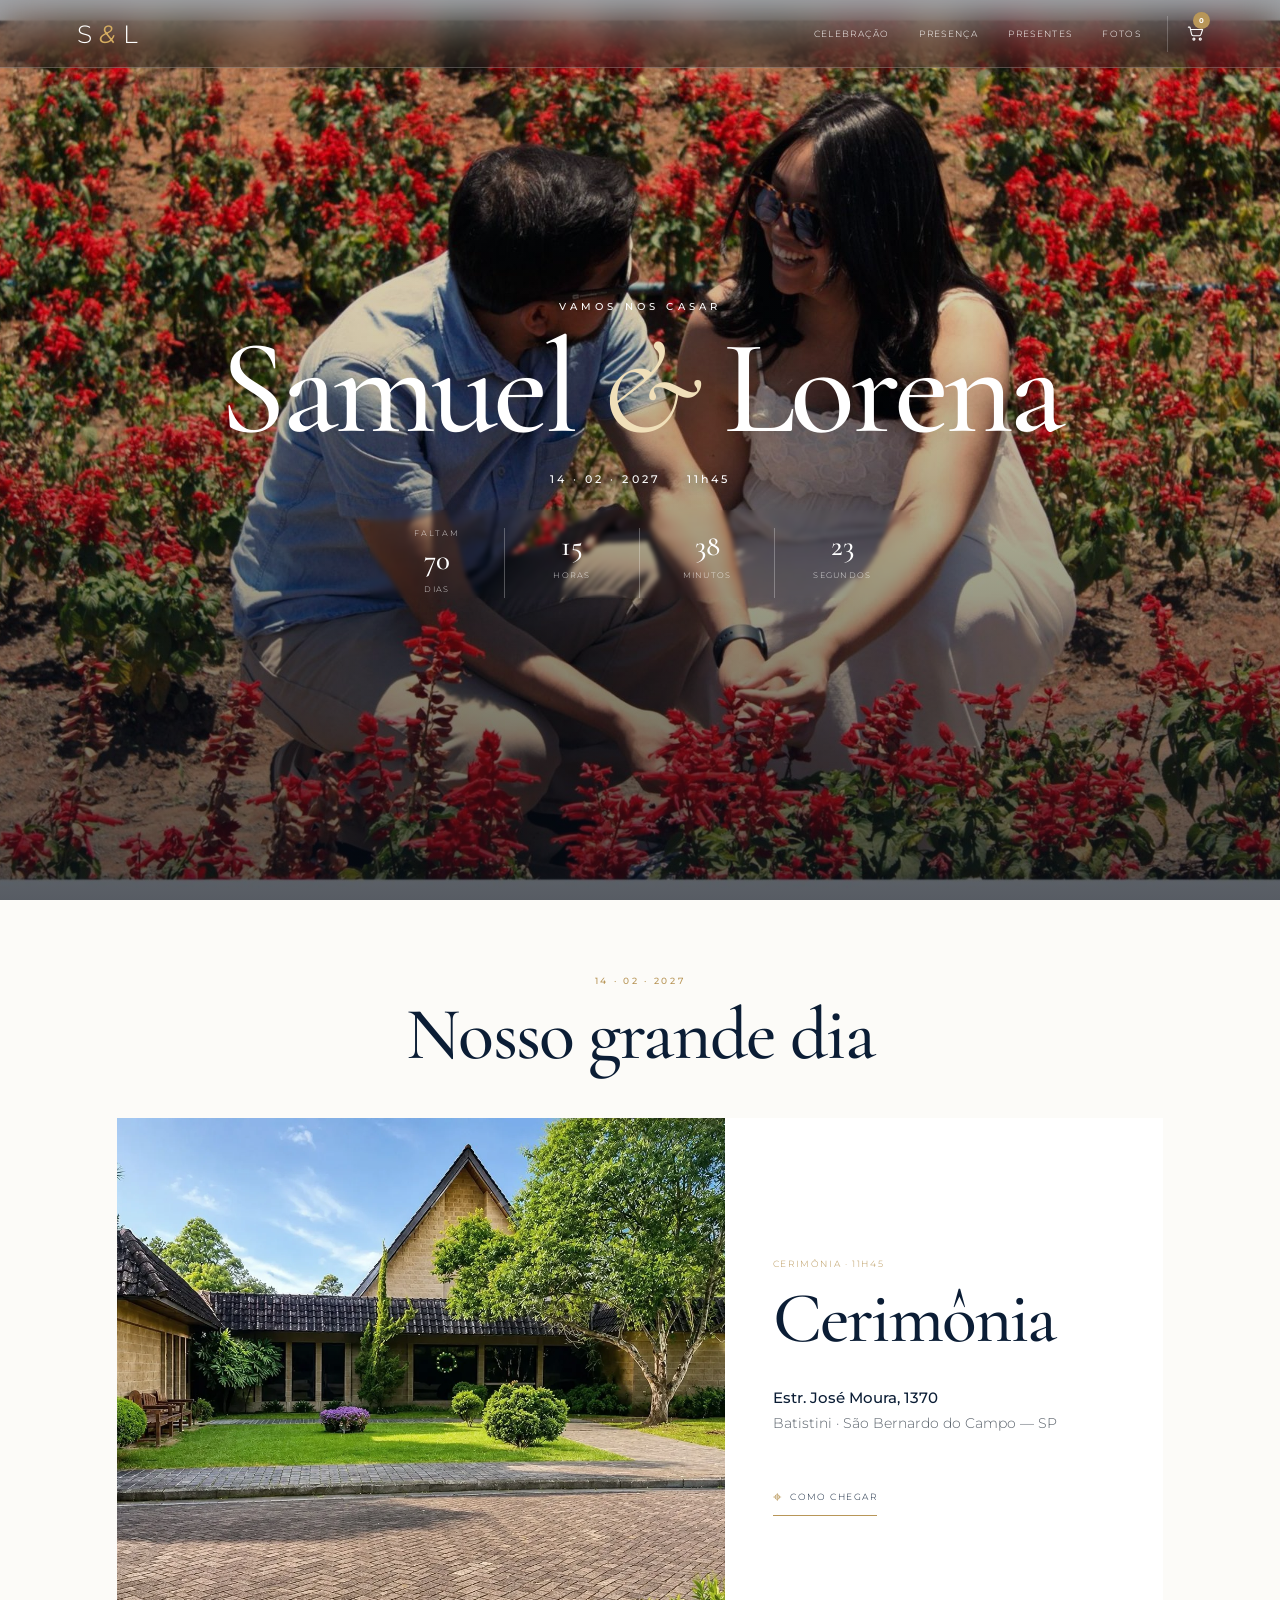
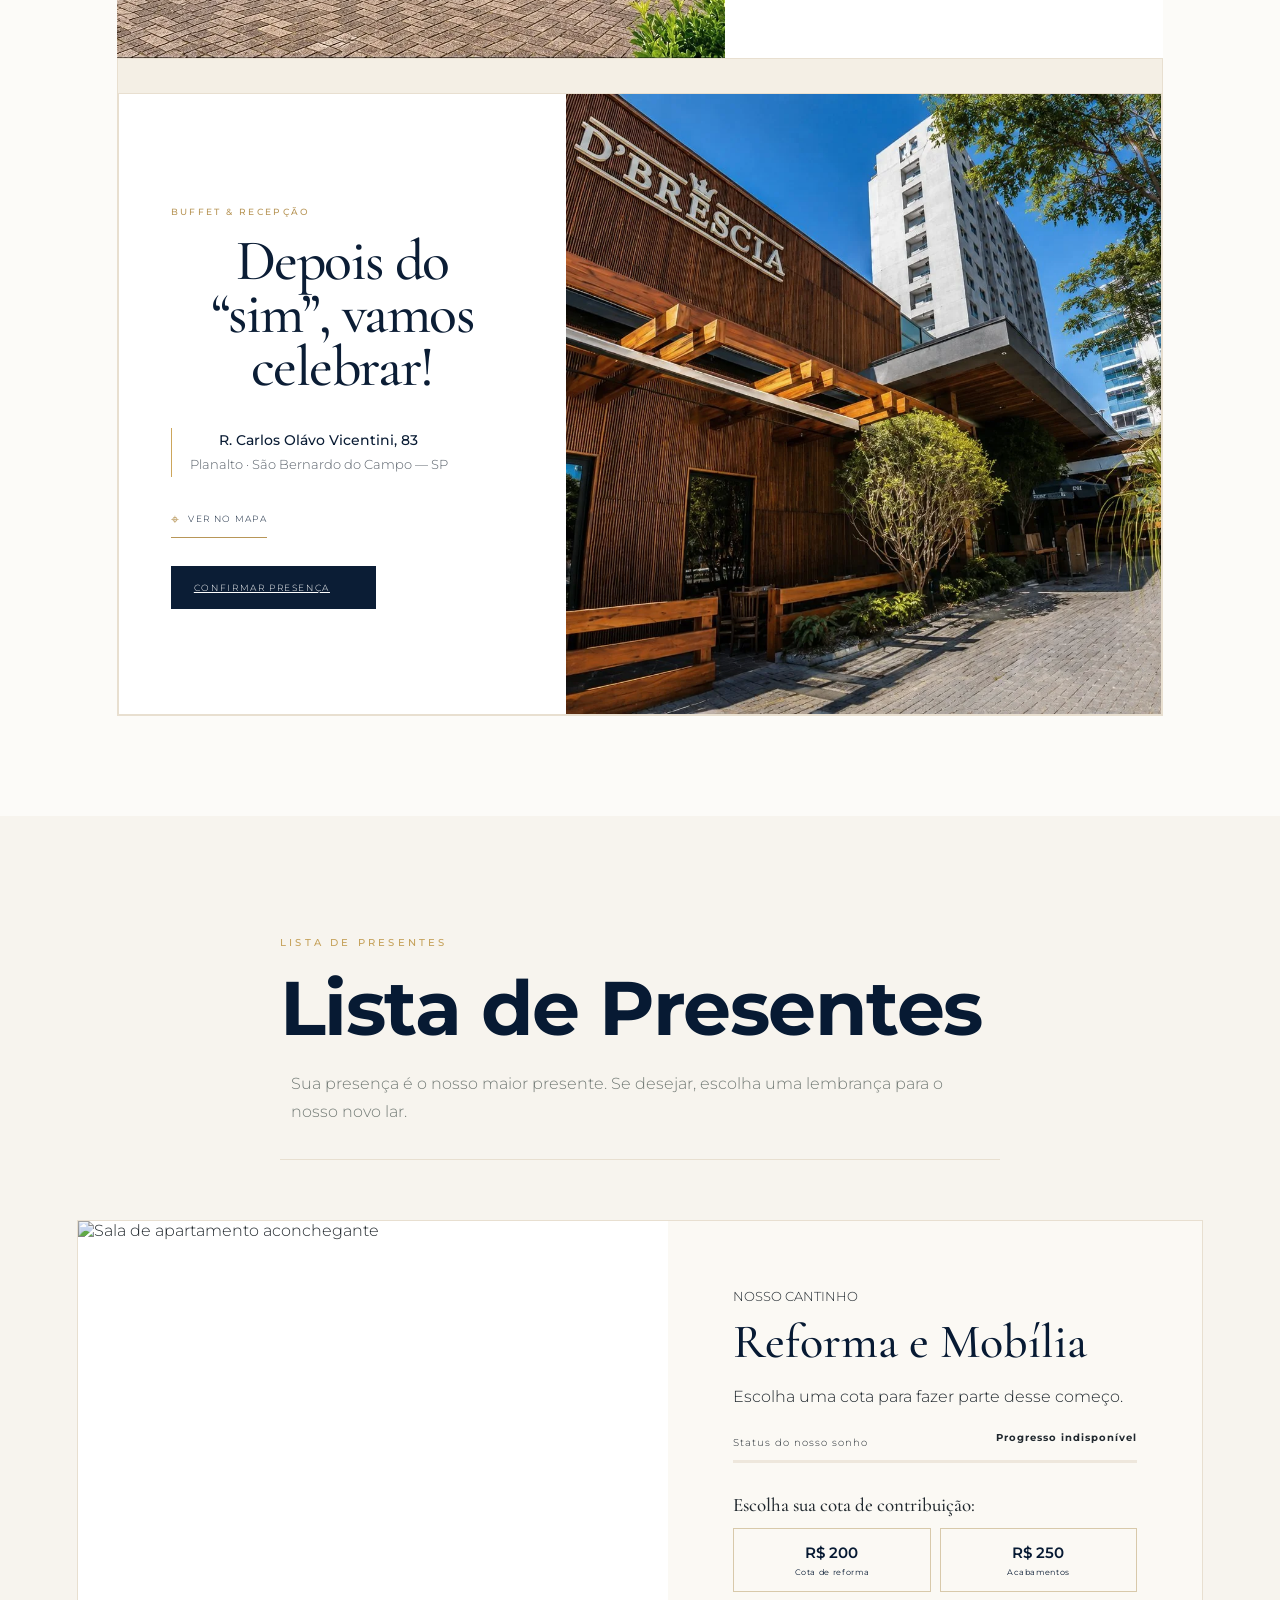
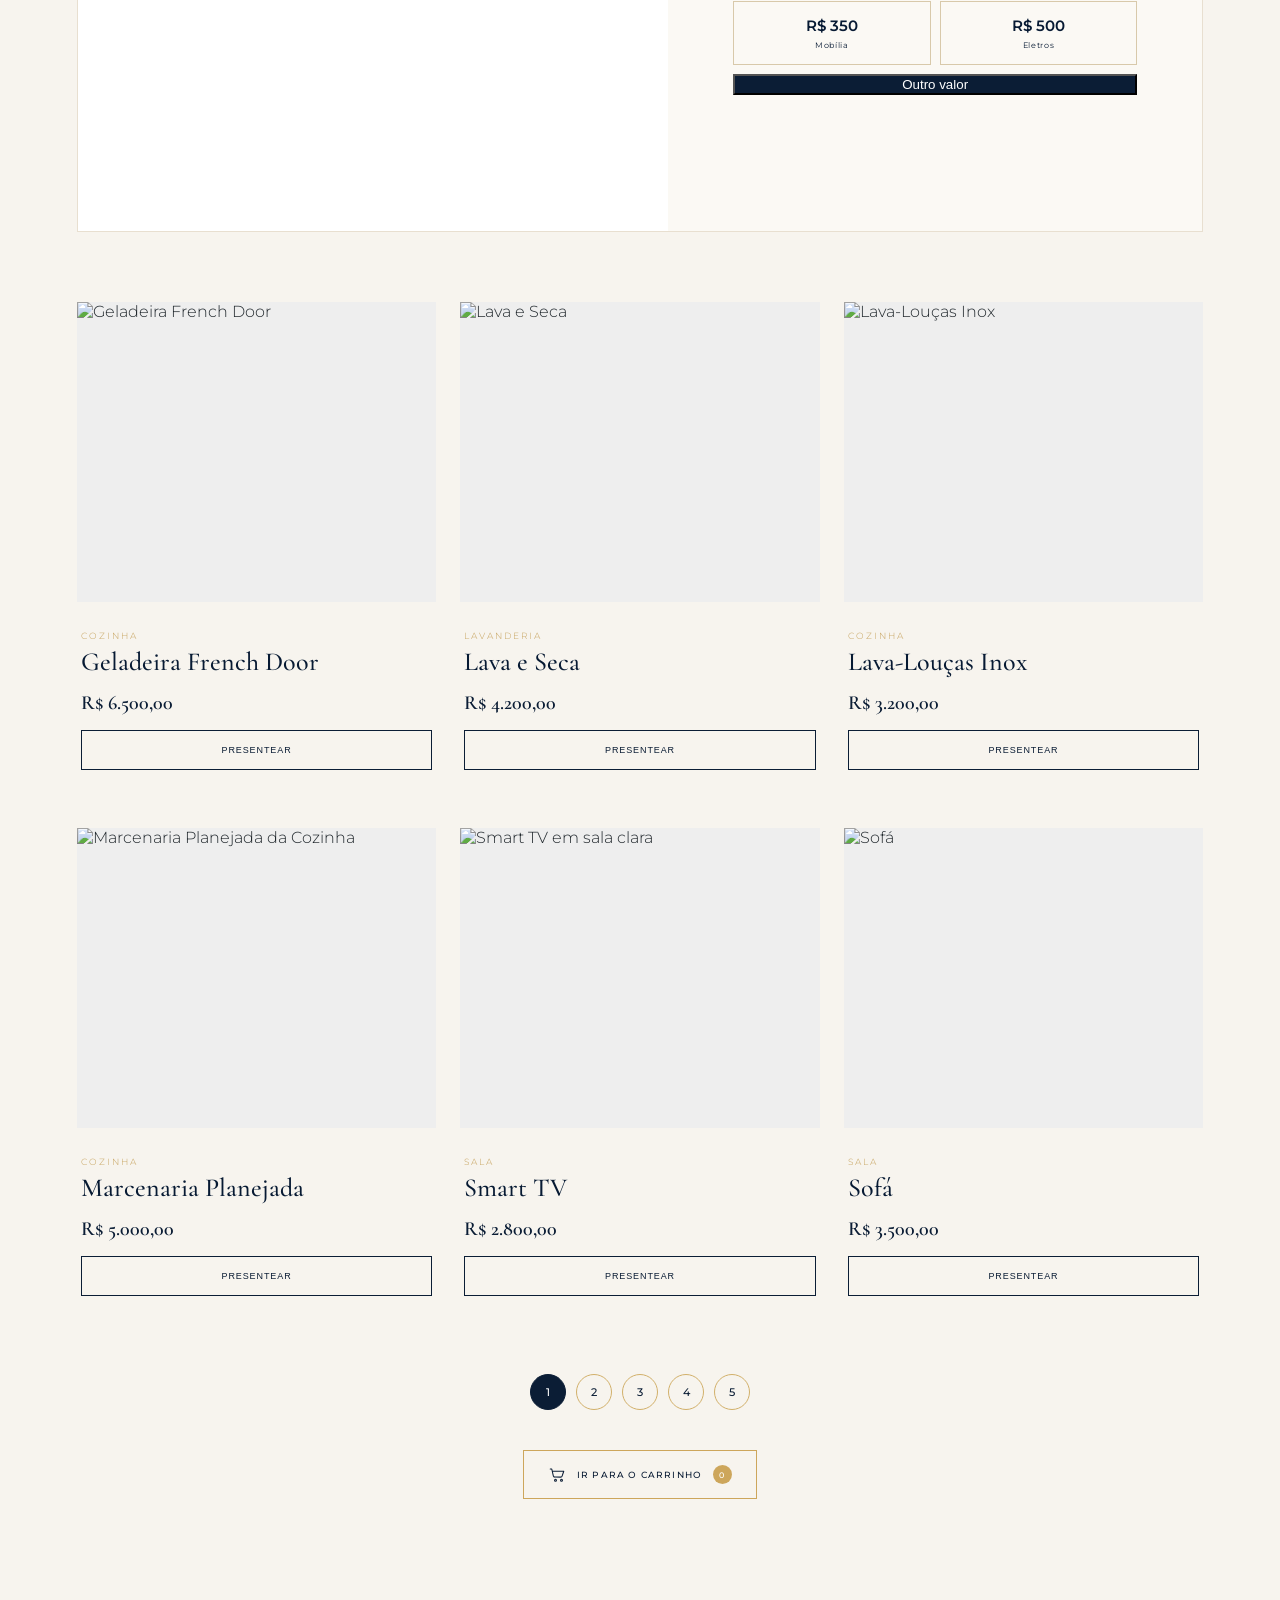
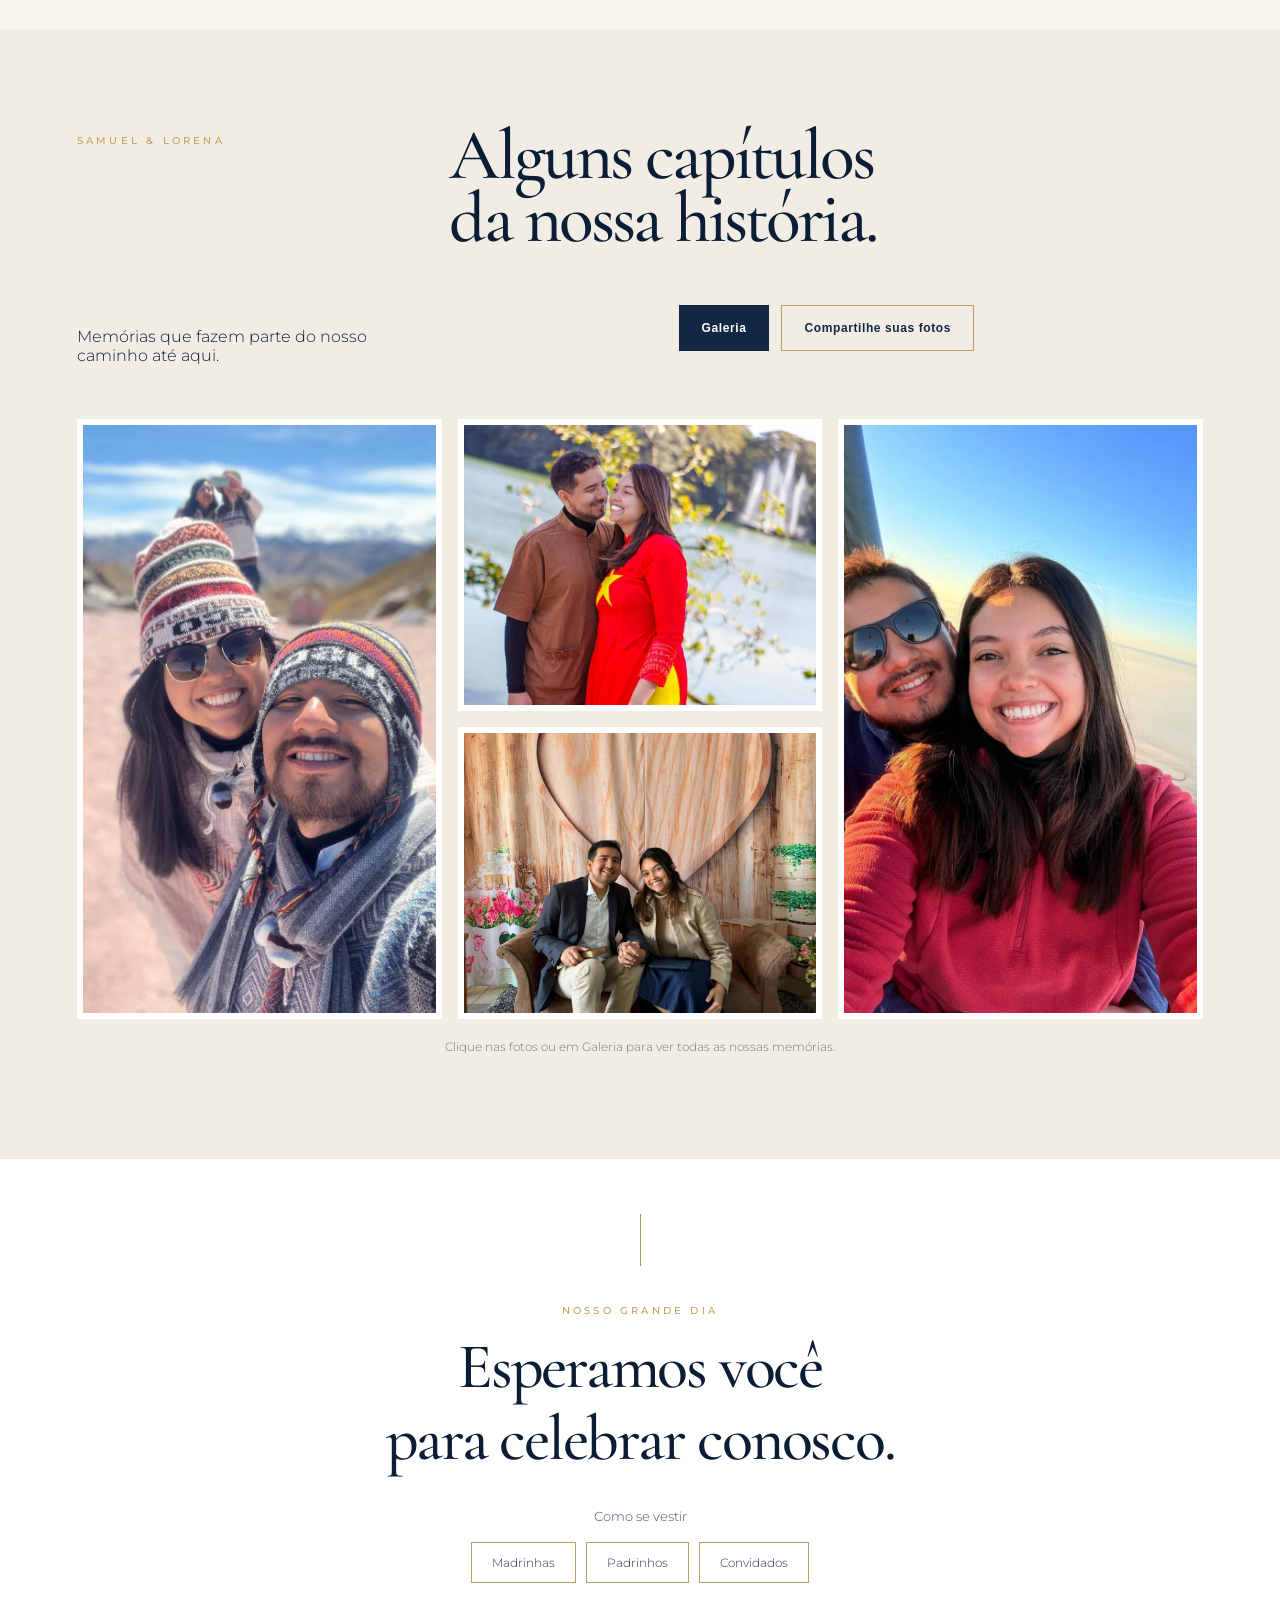
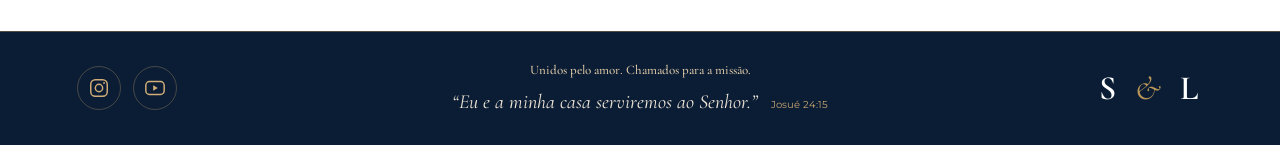
==== index.html @ 706c953f "Match browser favicon to white app icon" ====
<!doctype html>
<html lang="pt-BR"><head>
<meta charset="utf-8"><meta name="viewport" content="width=device-width,initial-scale=1">
<title>Samuel & Lorena | Nosso Casamento</title>
<meta name="theme-color" content="#f7f3ec">
<meta name="description" content="Samuel & Lorena — 14 de fevereiro de 2027 às 11h45.">
<meta property="og:type" content="website"><meta property="og:locale" content="pt_BR"><meta property="og:site_name" content="Samuel & Lorena">
<meta property="og:title" content="Samuel & Lorena | 14.02.2027"><meta property="og:description" content="Você faz parte do nosso grande dia.">
<meta property="og:url" content="https://casamento-samuel-lorena.vercel.app/"><meta property="og:image" content="https://casamento-samuel-lorena.vercel.app/assets/casal2.jpg"><meta property="og:image:alt" content="Samuel e Lorena">
<meta name="twitter:card" content="summary_large_image"><meta name="twitter:title" content="Samuel & Lorena | 14.02.2027"><meta name="twitter:image" content="https://casamento-samuel-lorena.vercel.app/assets/casal2.jpg">
<link rel="preconnect" href="https://fonts.googleapis.com"><link rel="preconnect" href="https://fonts.gstatic.com" crossorigin>
<link href="https://fonts.googleapis.com/css2?family=Cormorant+Garamond:ital,wght@0,500;0,600;1,500&family=Montserrat:wght@300;400;500;600&display=swap" rel="stylesheet">
<link rel="stylesheet" href="styles.css?v=112"><link rel="stylesheet" href="pwa.css?v=60">
<link rel="icon" href="/favicon.ico?v=sl4" sizes="any"><link rel="icon" type="image/svg+xml" href="/favicon.svg?v=sl4"><link rel="apple-touch-icon" href="/assets/app-icon-192-sl-white.png"><link rel="manifest" href="/manifest.webmanifest">
<style>
.sl-unified{padding-bottom:65px}.sl-gallery-actions{display:flex;gap:12px;justify-content:center;flex-wrap:wrap;margin:25px auto 30px}.sl-gallery-actions button,.sl-gallery-actions a{font:600 12px Arial,sans-serif;letter-spacing:.05em;padding:15px 22px;text-decoration:none;cursor:pointer}.sl-gallery-actions button{background:#122743;color:white;border:1px solid #122743}.sl-gallery-actions a{color:#122743;border:1px solid #bd9c68}.sl-gallery-grid{display:grid;grid-template-columns:repeat(3,minmax(0,1fr));gap:12px;max-width:1400px;margin:auto;align-items:start}.sl-gallery-photo{background:#fff;border:0;padding:6px;cursor:zoom-in;min-width:0;box-shadow:0 1px 10px #00000010}.sl-gallery-photo img{display:block;width:100%;height:auto;object-fit:contain}.sl-gallery-caption{text-align:center;font-size:12px;margin:20px auto 40px;color:#82776a}.sl-upload{max-width:850px;margin:35px auto 0;padding:35px;background:#fff;border-top:2px solid #bd9c68;text-align:center}.sl-upload h3{font:normal clamp(28px,4vw,42px) Georgia,serif;color:#122743}.sl-upload p{font-size:14px;line-height:1.7}.sl-upload form{max-width:560px;margin:25px auto;text-align:left;display:grid;gap:15px}.sl-upload label{display:grid;gap:7px;font-size:13px;color:#122743}.sl-upload input{box-sizing:border-box;width:100%;padding:13px;border:1px solid #d8cdbf;font:inherit}.sl-upload button{background:#122743;color:white;border:0;padding:13px 19px;cursor:pointer}.sl-upload button:disabled{opacity:.6;cursor:wait}.sl-upload small{color:#756c64}.sl-upload .sl-admin-open{background:none;color:#776750;text-decoration:underline;font-size:12px}.sl-upload #slAdminPanel{border-top:1px solid #ddd0c0;margin-top:20px;padding-top:20px}.sl-actions{display:flex;gap:10px;flex-wrap:wrap}.sl-actions button{flex:1}.sl-photo-review{border:1px solid #e3d7c8;padding:14px;margin:12px 0;text-align:left}.sl-photo-review img{max-width:100%;max-height:300px;object-fit:contain}.sl-photo-review p{overflow-wrap:anywhere}.sl-photo-review .sl-actions button{font-size:12px}#slLightbox:not([hidden]){position:fixed;inset:0;background:#000e;display:flex;align-items:center;justify-content:center;z-index:9999;padding:30px}#slLightbox img{max-height:90vh;max-width:95vw;object-fit:contain}#slLightboxClose{position:absolute;right:22px;top:15px;background:none;border:0;color:white;font-size:38px;cursor:pointer}@media(max-width:650px){.sl-gallery-grid{grid-template-columns:repeat(2,minmax(0,1fr));gap:8px}.sl-upload{padding:24px 15px}.sl-gallery-actions button,.sl-gallery-actions a{width:100%;max-width:290px;text-align:center}}
</style><style>.sl-gallery-actions .sl-open-upload{color:#122743;background:transparent;border:1px solid #bd9c68}.sl-upload-modal:not([hidden]){position:fixed;inset:0;z-index:9998;display:flex;justify-content:center;align-items:center;padding:18px}.sl-upload-backdrop{position:absolute;inset:0;background:rgba(10,20,37,.72);backdrop-filter:blur(4px)}.sl-upload-dialog{position:relative;width:min(100%,760px);max-height:92dvh;overflow-y:auto;background:#f5f0e8;box-shadow:0 25px 90px #0005;border:1px solid #c7ae84}.sl-upload-close{position:sticky;top:8px;float:right;z-index:2;margin:10px 14px 0 0;background:#122743;border:0;color:white;border-radius:50%;width:35px;height:35px;font-size:25px;cursor:pointer}.sl-upload{margin:0 auto;padding:34px 32px 42px;border-top:0;box-shadow:none}.sl-upload-modal .sl-upload form{margin-bottom:18px}.sl-upload-modal .sl-upload h3{font-size:clamp(27px,4vw,39px)}@media(max-width:650px){.sl-upload-modal:not([hidden]){padding:9px}.sl-upload-dialog{max-height:95dvh}.sl-upload{padding:25px 16px}.sl-upload-close{margin-right:8px}}</style><style>#slGalleryGrid{display:grid!important;grid-template-columns:repeat(3,minmax(0,1fr))!important;grid-template-rows:repeat(2,minmax(0,1fr));gap:16px;height:600px;align-items:stretch!important}#slGalleryGrid .sl-preview-photo{display:block;min-height:0;overflow:hidden;background:#fff;padding:6px;box-sizing:border-box}#slGalleryGrid .sl-preview-photo img{display:block;width:100%;height:100%;object-fit:cover}.preview-left{grid-column:1;grid-row:1/3}.preview-top{grid-column:2;grid-row:1}.preview-bottom{grid-column:2;grid-row:2}.preview-right{grid-column:3;grid-row:1/3}@media(max-width:700px){#slGalleryGrid{height:420px;gap:8px}}@media(max-width:450px){#slGalleryGrid{height:600px;grid-template-columns:repeat(2,minmax(0,1fr))!important;grid-template-rows:repeat(2,minmax(0,1fr))}.preview-left{grid-column:1;grid-row:1}.preview-top{grid-column:2;grid-row:1}.preview-bottom{grid-column:1;grid-row:2}.preview-right{grid-column:2;grid-row:2}}</style><style>.dress-intro{font-size:14px;line-height:1.7;margin:28px auto 20px}.dress-options,.wedding-socials{display:flex;justify-content:center;gap:14px;flex-wrap:wrap}.dress-options button{padding:14px 24px;background:#fff;color:#122743;border:1px solid #bd9c68;font:inherit;cursor:pointer}.wedding-socials{margin-top:22px;font-size:13px}#dressDialog{border:1px solid #bd9c68;padding:42px 28px;width:min(500px,calc(100% - 48px));box-sizing:border-box;color:#122743;text-align:center}#dressDialog::backdrop{background:#122743aa}#dressDialog h2{font-size:36px;margin:15px 0}#dressDescription{line-height:1.8;font-size:15px}#dressClose{position:absolute;right:12px;top:8px;border:0;background:none;font-size:28px;cursor:pointer;color:#122743}</style><script src="sugestoes-roupas.js" defer></script><style>.mission-subtitle{font-size:16px;line-height:1.7;margin:24px 16px}.mission-verse{margin:28px auto 36px;max-width:650px;padding:0 20px;font:italic 25px/1.5 "Cormorant Garamond",Georgia,serif;color:#8a6a3d}.mission-verse cite{display:block;margin-top:10px;font:normal 12px/1.6 Montserrat,Arial,sans-serif;letter-spacing:.1em}.wedding-socials a{color:inherit;text-decoration:none;border-bottom:1px solid #bd9c68;padding:8px 4px}.wedding-socials a:hover{text-decoration:underline}</style><style>.v75-closing{padding-top:70px!important;padding-bottom:65px!important}.mission-subtitle{font-size:13px;color:#82776a;margin-top:24px}.mission-verse{font-size:21px;margin:20px auto 32px}.dress-intro{font-size:12px}.dress-options{gap:10px}.dress-options button{font-size:12px;padding:12px 20px}footer{display:flex;align-items:center;justify-content:space-between;gap:24px;padding:35px max(24px,6vw)!important}footer .wedding-socials{order:-1;justify-content:flex-start;margin:0;gap:12px}footer .wedding-socials a{display:flex;align-items:center;justify-content:center;width:44px;height:44px;box-sizing:border-box;padding:10px;border:1px solid #bd9c6855;border-radius:50%;color:#d1ae78}footer .wedding-socials a:hover{background:#ffffff12}footer .wedding-socials a:focus-visible{outline:2px solid #d1ae78;outline-offset:4px}.wedding-socials svg{width:22px;height:22px;fill:none;stroke:currentColor;stroke-width:1.6}footer .monogram{margin:0!important}</style><style>footer{display:block!important;padding:42px max(24px,6vw) 26px!important}.footer-mission{text-align:center;max-width:700px;margin:0 auto 30px}.footer-mission .mission-subtitle{color:#e5ceaa;font-size:14px;margin:0 0 16px;line-height:1.7}.footer-mission .mission-verse{color:#f0e7d8;font-size:23px;margin:0;padding:0}.footer-mission .mission-verse cite{color:#c6a570;font-size:11px;margin-top:10px}.footer-base{display:flex;align-items:center;justify-content:space-between;gap:20px;border-top:1px solid #c6a57030;padding-top:22px}.v75-closing{padding-top:55px!important;padding-bottom:48px!important}.v75-closing h2{font-size:clamp(38px,5vw,68px)!important;line-height:1.12!important}.v75-closing .dress-intro{color:#46536a;font-size:13px;margin:30px auto 15px}.dress-options button{color:#25364c;transition:background .2s,color .2s}.dress-options button:hover{background:#f5eee3}.dress-options button:focus-visible{outline:2px solid #122743;outline-offset:3px}@media(max-width:500px){.footer-mission .mission-subtitle{font-size:12px}.footer-mission .mission-verse{font-size:21px}.footer-base{padding-top:18px}.v75-closing{padding-left:20px!important;padding-right:20px!important}}</style><style>footer.footer-inline{display:grid!important;grid-template-columns:140px minmax(0,1fr) 140px;align-items:center;gap:24px;padding:28px max(24px,6vw)!important}.footer-message{text-align:center}.footer-message p{color:#e5ceaa;font-size:13px;line-height:1.6;margin:0 0 6px}.footer-message blockquote{color:#f0e7d8;font:italic 20px/1.5 "Cormorant Garamond",Georgia,serif;margin:0}.footer-message cite{font:normal 10px/1.5 Montserrat,Arial,sans-serif;color:#c6a570;white-space:nowrap;margin-left:8px}.footer-inline .monogram{justify-self:end}.footer-inline .wedding-socials{order:initial;justify-self:start}@media(max-width:700px){footer.footer-inline{grid-template-columns:1fr auto;gap:20px;padding:26px 24px!important}.footer-message{grid-column:1/-1;grid-row:1}.footer-inline .wedding-socials{grid-row:2}.footer-inline .monogram{grid-row:2}.footer-message blockquote{font-size:19px}.footer-message cite{display:block;margin:6px 0 0}}</style><style>#shareWedding{display:none!important}</style><style>@media(max-width:760px){#v85Nav.open .v85-links{display:flex!important;background:#0e1c32!important;top:68px!important;border:1px solid #bd965660;box-shadow:0 12px 28px #0004;padding:14px 20px;gap:4px}#v85Nav .v85-links a{color:#fff!important;font-size:12px!important;padding:12px 0;min-height:44px;box-sizing:border-box}#v85Menu{min-height:44px;min-width:60px;cursor:pointer}}</style><style>@media(max-width:760px){body .section.venue .ceremony-card{grid-template-columns:minmax(0,1fr)!important;min-width:0}body .section.venue .ceremony-card>img{display:block;width:100%!important;height:auto!important;min-height:0!important;max-height:none!important;aspect-ratio:auto!important;object-fit:contain!important}body .section.venue .ceremony-card>div{min-width:0;padding:30px 24px!important}}</style></head><body>
<audio id="bgMusic" loop preload="auto" autoplay><source src="assets/musica.mp3" type="audio/mpeg"></audio>
<button id="musicToggle" class="music-toggle" aria-label="Tocar ou pausar música">♪</button>

<nav class="v85-nav" id="v85Nav"><a class="v85-brand" href="#inicio">S <i>&</i> L</a><div class="v85-links" id="mobileNavLinks"><a href="#locais">Celebração</a><a href="#rsvp">Presença</a><a href="#presentes">Presentes</a><a href="#nossa-galeria">Fotos</a><a class="v86-cart" href="/checkout" aria-label="Carrinho de presentes"><svg viewBox="0 0 24 24" aria-hidden="true"><path d="M3 4h2l2.1 9.2a2 2 0 0 0 2 1.6h7.8a2 2 0 0 0 1.9-1.4L21 7H6"/><circle cx="10" cy="19" r="1.3"/><circle cx="18" cy="19" r="1.3"/></svg><b id="navCartCount">0</b></a></div><button class="v85-menu" id="v85Menu" aria-expanded="false" aria-controls="mobileNavLinks" type="button" aria-label="Abrir menu">Menu</button></nav>
<header class="hero" id="inicio"><div class="hero-overlay"></div><div class="hero-content">
<div class="family-greeting" id="familyGreeting" hidden><span>CONVITE ESPECIAL PARA</span><strong id="familyGreetingName"></strong></div>
<p class="kicker">VAMOS NOS CASAR</p><h1>Samuel <em>&</em> Lorena</h1><p class="date">14 · 02 · 2027 <span>11h45</span></p>
<section class="v74-countdown" aria-label="Contagem regressiva"><div><small>FALTAM</small><strong id="cdDays">—</strong><span>dias</span></div><div><strong id="cdHours">—</strong><span>horas</span></div><div><strong id="cdMinutes">—</strong><span>minutos</span></div><div><strong id="cdSeconds">—</strong><span>segundos</span></div></section></div></header>

<main>
<section class="section venue" id="locais">
<p class="kicker">14 · 02 · 2027</p><h2>Nosso grande dia</h2>
<div class="ceremony-card"><img src="assets/cerimonia.webp?v=24" alt="Local da cerimônia"><div><small>CERIMÔNIA · 11H45</small><h3>Cerimônia</h3><p><strong>Estr. José Moura, 1370</strong><br>Batistini · São Bernardo do Campo — SP</p><a class="ceremony-map" target="_blank" rel="noopener" href="https://www.google.com/maps/search/?api=1&query=Estr.%20Jos%C3%A9%20Moura%2C%201370%20Batistini%20S%C3%A3o%20Bernardo%20do%20Campo"><span aria-hidden="true">⌖</span> Como chegar</a></div></div>

<div class="buffet-wrap" id="rsvp">
<div class="buffet-info"><div class="buffet-photo"><img src="assets/recepcao.webp?v=24" alt="Local do buffet e recepção"></div><div class="buffet-copy"><p class="kicker">BUFFET & RECEPÇÃO</p><h2>Depois do “sim”, vamos celebrar!</h2><p class="buffet-address"><strong>R. Carlos Olávo Vicentini, 83</strong><br>Planalto · São Bernardo do Campo — SP</p><a class="map-btn" target="_blank" rel="noopener" href="https://www.google.com/maps/search/?api=1&query=R.%20Carlos%20Ol%C3%A1vo%20Vicentini%2C%2083%20Planalto%20S%C3%A3o%20Bernardo%20do%20Campo"><span aria-hidden="true">⌖</span> Ver no mapa</a><a class="v82-rsvp-open v93-rsvp-inline" href="/confirmar-presenca">Confirmar presença</a></div></div>

</div></section>




<section class="section gifts" id="presentes"><div class="gift-head"><div><p class="kicker">LISTA DE PRESENTES</p><h2>Lista de Presentes</h2><p class="lead">Sua presença é o nosso maior presente. Se desejar, escolha uma lembrança para o nosso novo lar.</p></div></div>

<article class="gift-feature"><img src="https://images.unsplash.com/photo-1503387762-592deb58ef4e?auto=format&fit=crop&w=1200&q=85" alt="Sala de apartamento aconchegante"><div><small>NOSSO CANTINHO</small><h3>Reforma e Mobília</h3><p>Escolha uma cota para fazer parte desse começo.</p><div class="work-status"><span>Status do nosso sonho <b id="reformaPercent" style="float:right">Carregando...</b></span><div role="progressbar" id="reformaProgress" aria-label="Progresso da Reforma e Mobília" aria-valuemin="0" aria-valuemax="100" aria-valuenow="0"><i id="reformaProgressBar" style="width:0%"></i></div></div><h4>Escolha sua cota de contribuição:</h4><div class="quota-grid"><button class="quick-gift" data-id="reforma-200" data-name="Cota Reforma e Mobília R$ 200" data-price="200">R$ 200<small>Cota de reforma</small></button><button class="quick-gift" data-id="reforma-250" data-name="Cota Reforma e Mobília R$ 250" data-price="250">R$ 250<small>Acabamentos</small></button><button class="quick-gift" data-id="reforma-350" data-name="Cota Reforma e Mobília R$ 350" data-price="350">R$ 350<small>Mobília</small></button><button class="quick-gift" data-id="reforma-500" data-name="Cota Reforma e Mobília R$ 500" data-price="500">R$ 500<small>Eletros</small></button></div><button type="button" class="custom-quick" id="openCustomGift" aria-expanded="false" aria-controls="customGiftPanel">Outro valor</button><div id="customGiftPanel" hidden style="margin-top:14px;border:1px solid #d8c6a7;padding:22px;background:#fff"><label for="customGiftAmount" style="display:block;margin-bottom:12px;font-size:13px">Qual valor você deseja presentear?</label><div style="display:flex;align-items:center;gap:10px;border:1px solid #d8c6a7;padding:12px"><span>R$</span><input id="customGiftAmount" type="number" min="200" step="0.01" inputmode="decimal" placeholder="200,00" style="width:100%;border:0;outline:none;font:inherit;background:transparent"></div><small style="display:block;margin-top:8px">Valor mínimo: R$ 200,00</small><p id="customGiftError" role="alert" style="color:#a43b30;font-size:12px"></p><button type="button" id="confirmCustomGift" style="width:100%;padding:15px;background:#0b1d35;color:#fff;border:0;cursor:pointer">Adicionar ao carrinho</button></div></div></article>

<div class="gift-store"><article class="gift-product gift-page-item" data-page="1" data-id="geladeira-french-door-6500" data-name="Geladeira French Door" data-price="6500"><img src="https://media.adeo.com/mkp/35e47c101ea6c1807a97a0c17978807c/media.jpg?fit=bounds&format=jpg&height=650&quality=80&width=650" alt="Geladeira French Door" loading="lazy"><div><small>COZINHA</small><h3>Geladeira French Door</h3><strong>R$ 6.500,00</strong><button class="add-gift">Presentear</button></div></article><article class="gift-product gift-page-item" data-page="1" data-id="lava-e-seca-4200" data-name="Lava e Seca" data-price="4200"><img src="https://www.billyguyatts.com.au/cdn/shop/files/FP-WD1871HG1-837122-01102025_20_6.jpg?v=1763709620&width=1445" alt="Lava e Seca" loading="lazy"><div><small>LAVANDERIA</small><h3>Lava e Seca</h3><strong>R$ 4.200,00</strong><button class="add-gift">Presentear</button></div></article><article class="gift-product gift-page-item" data-page="1" data-id="lava-loucas-inox-3200" data-name="Lava-Louças Inox" data-price="3200"><img src="https://cdn.idealo.com/folder/Product/202161/1/202161183/s10_produktbild_max_4/beko-bdfn36650xc.jpg" alt="Lava-Louças Inox" loading="lazy"><div><small>COZINHA</small><h3>Lava-Louças Inox</h3><strong>R$ 3.200,00</strong><button class="add-gift">Presentear</button></div></article><article class="gift-product gift-page-item" data-page="1" data-id="marcenaria-planejada-5000" data-name="Marcenaria Planejada" data-price="5000"><img src="https://images.unsplash.com/photo-1556911220-bff31c812dba?auto=format&fit=crop&w=900&q=85" alt="Marcenaria Planejada da Cozinha" loading="lazy"><div><small>COZINHA</small><h3>Marcenaria Planejada</h3><strong>R$ 5.000,00</strong><button class="add-gift">Presentear</button></div></article><article class="gift-product gift-page-item" data-page="1" data-id="smart-tv-2800" data-name="Smart TV" data-price="2800"><img src="https://product-image.hbh-woolacotts.co.uk/a4h57V5CdQvgOemCBKpYAWd9Ttk%3D/fit-in/500x500/filters%3Afill%28transparent%29/TV-55Z85AEB-12.jpg" alt="Smart TV em sala clara" loading="lazy"><div><small>SALA</small><h3>Smart TV</h3><strong>R$ 2.800,00</strong><button class="add-gift">Presentear</button></div></article><article class="gift-product gift-page-item" data-page="1" data-id="sofa-3500" data-name="Sofá" data-price="3500"><img src="https://www.salonemilano.it/sites/default/files/styles/libero/public/2024-02-22/Sofa_FUTURA4.jpg.webp?itok=gp1GK_-i" alt="Sofá" loading="lazy"><div><small>SALA</small><h3>Sofá</h3><strong>R$ 3.500,00</strong><button class="add-gift">Presentear</button></div></article><article class="gift-product v80-extra-gift gift-page-item" data-page="2" data-id="cama-queen-com-colchao-3500" data-name="Cama Queen com Colchão" data-price="3500"><img src="https://furnitureworld.co.nz/cdn/shop/files/nz-made-chelton-queen-bed-frame-plush-platinum.jpg?v=1782291511" alt="Cama Queen + Colchão Premium" loading="lazy"><div><small>QUARTO</small><h3>Cama Queen com Colchão</h3><strong>R$ 3.500,00</strong><button class="add-gift">Presentear</button></div></article><article class="gift-product v80-extra-gift gift-page-item" data-page="2" data-id="mesa-de-jantar-com-cadeiras-2800" data-name="Mesa de Jantar com Cadeiras" data-price="2800"><img src="https://i.pinimg.com/originals/9a/08/5f/9a085f2c321f5c540f0d7d30a947b9a4.jpg" alt="Mesa de Jantar + Cadeiras" loading="lazy"><div><small>SALA DE JANTAR</small><h3>Mesa de Jantar com Cadeiras</h3><strong>R$ 2.800,00</strong><button class="add-gift">Presentear</button></div></article><article class="gift-product v80-extra-gift gift-page-item" data-page="2" data-id="cooktop-de-inducao-1200" data-name="Cooktop de Indução" data-price="1200"><img src="https://cdn.prod.website-files.com/6391b8b8063c74b54a9d5e71/6391b8b8063c7431cc9d7695_K%C3%BCche-planen-AEG1.webp" alt="Cooktop de Indução" loading="lazy"><div><small>COZINHA</small><h3>Cooktop de Indução</h3><strong>R$ 1.200,00</strong><button class="add-gift">Presentear</button></div></article><article class="gift-product v80-extra-gift gift-page-item" data-page="2" data-id="micro-ondas-800" data-name="Micro-ondas" data-price="800"><img src="https://www.housedigest.com/img/gallery/where-to-place-your-kitchen-appliances-according-to-vastu-shastra/l-intro-1673717278.jpg" alt="Micro-ondas" loading="lazy"><div><small>COZINHA</small><h3>Micro-ondas</h3><strong>R$ 800,00</strong><button class="add-gift">Presentear</button></div></article><article class="gift-product v80-extra-gift gift-page-item" data-page="2" data-id="air-fryer-600" data-name="Air Fryer" data-price="600"><img src="https://p.globalsources.com/IMAGES/PDT/B1205260309/Electric-Deep-Air-Fryer.jpg" alt="Air Fryer" loading="lazy"><div><small>COZINHA</small><h3>Air Fryer</h3><strong>R$ 600,00</strong><button class="add-gift">Presentear</button></div></article><article class="gift-product v80-extra-gift gift-page-item" data-page="2" data-id="forno-eletrico-900" data-name="Forno Elétrico" data-price="900"><img src="https://www.kitchencenter.cl/cdn/shop/files/6361.jpg?v=1695944290&width=1445" alt="Forno Elétrico" loading="lazy"><div><small>COZINHA</small><h3>Forno Elétrico</h3><strong>R$ 900,00</strong><button class="add-gift">Presentear</button></div></article><article class="gift-product v80-extra-gift gift-page-item" data-page="3" data-id="liquidificador-400" data-name="Liquidificador" data-price="400"><img src="https://images.rawpixel.com/image_800/cHJpdmF0ZS9sci9pbWFnZXMvd2Vic2l0ZS8yMDIyLTA2L3BmLXM2Mi1wb20tMDc1OS1wb20tMDEuanBn.jpg" alt="Liquidificador" loading="lazy"><div><small>COZINHA</small><h3>Liquidificador</h3><strong>R$ 400,00</strong><button class="add-gift">Presentear</button></div></article><article class="gift-product v80-extra-gift gift-page-item" data-page="3" data-id="batedeira-planetaria-800" data-name="Batedeira Planetária" data-price="800"><img src="https://img.uk.favicdn.net/images/products/600x600/2ee5725a-473e-438e-92ca-a670542c92cc.jpg" alt="Batedeira Planetária" loading="lazy"><div><small>COZINHA</small><h3>Batedeira Planetária</h3><strong>R$ 800,00</strong><button class="add-gift">Presentear</button></div></article><article class="gift-product v80-extra-gift gift-page-item" data-page="3" data-id="jogo-de-panelas-1200" data-name="Jogo de Panelas" data-price="1200"><img src="https://images.thdstatic.com/productImages/ce27c8a9-6035-4a61-a23f-ffe4b4d3434d/svn/stainless-steel-tramontina-pot-pan-sets-80116-249ds-64_1000.jpg" alt="Jogo de Panelas" loading="lazy"><div><small>COZINHA</small><h3>Jogo de Panelas</h3><strong>R$ 1.200,00</strong><button class="add-gift">Presentear</button></div></article><article class="gift-product v80-extra-gift gift-page-item" data-page="3" data-id="aparelho-de-jantar-completo-800" data-name="Aparelho de Jantar Completo" data-price="800"><img src="https://www.cdiscount.com/pdt2/5/0/3/1/700x700/aaacf24503/rw/malacasa-vaisselle-seris.jpg" alt="Aparelho de Jantar Completo" loading="lazy"><div><small>MESA POSTA</small><h3>Aparelho de Jantar Completo</h3><strong>R$ 800,00</strong><button class="add-gift">Presentear</button></div></article><article class="gift-product v80-extra-gift gift-page-item" data-page="3" data-id="faqueiro-600" data-name="Faqueiro" data-price="600"><img src="https://www.tramontina.com/cdn/shop/files/Monaco_20_Piece_Stainless_Steel_Flatware_Set_80308001.jpg?crop=center&height=1200&v=1759176551&width=1200" alt="Faqueiro" loading="lazy"><div><small>MESA POSTA</small><h3>Faqueiro</h3><strong>R$ 600,00</strong><button class="add-gift">Presentear</button></div></article><article class="gift-product v80-extra-gift gift-page-item" data-page="3" data-id="jogo-de-tacas-de-cristal-500" data-name="Jogo de Taças de Cristal" data-price="500"><img src="https://images.unsplash.com/photo-1510812431401-41d2bd2722f3?auto=format&fit=crop&w=900&q=85" alt="Jogo de Taças de Cristal" loading="lazy"><div><small>MESA POSTA</small><h3>Jogo de Taças de Cristal</h3><strong>R$ 500,00</strong><button class="add-gift">Presentear</button></div></article><article class="gift-product v80-extra-gift gift-page-item" data-page="4" data-id="enxoval-queen-900" data-name="Enxoval Queen" data-price="900"><img src="https://images.unsplash.com/photo-1631049307264-da0ec9d70304?auto=format&fit=crop&w=900&q=85" alt="Enxoval Queen" loading="lazy"><div><small>QUARTO</small><h3>Enxoval Queen</h3><strong>R$ 900,00</strong><button class="add-gift">Presentear</button></div></article><article class="gift-product v80-extra-gift gift-page-item" data-page="4" data-id="kit-de-travesseiros-400" data-name="Kit de Travesseiros" data-price="400"><img src="https://images.unsplash.com/photo-1584100936595-c0654b55a2e2?auto=format&fit=crop&w=900&q=85" alt="Kit de Travesseiros" loading="lazy"><div><small>QUARTO</small><h3>Kit de Travesseiros</h3><strong>R$ 400,00</strong><button class="add-gift">Presentear</button></div></article><article class="gift-product v80-extra-gift gift-page-item" data-page="4" data-id="jogo-de-toalhas-500" data-name="Jogo de Toalhas" data-price="500"><img src="https://granjoy.com/cdn/shop/files/bathtowels_2048x2048.jpg?v=1743479944" alt="Jogo de Toalhas" loading="lazy"><div><small>BANHO</small><h3>Jogo de Toalhas</h3><strong>R$ 500,00</strong><button class="add-gift">Presentear</button></div></article><article class="gift-product v80-extra-gift gift-page-item" data-page="4" data-id="cortinas-sob-medida-1800" data-name="Cortinas Sob Medida" data-price="1800"><img src="https://freshinelife.com/cdn/shop/files/WechatIMG12378.webp?v=1760081589&width=2048" alt="Cortinas Sob Medida" loading="lazy"><div><small>CASA</small><h3>Cortinas Sob Medida</h3><strong>R$ 1.800,00</strong><button class="add-gift">Presentear</button></div></article><article class="gift-product v80-extra-gift gift-page-item" data-page="4" data-id="tapete-para-sala-1000" data-name="Tapete para Sala" data-price="1000"><img src="https://images.unsplash.com/photo-1600166898405-da9535204843?auto=format&fit=crop&w=900&q=85" alt="Tapete para Sala" loading="lazy"><div><small>SALA</small><h3>Tapete para Sala</h3><strong>R$ 1.000,00</strong><button class="add-gift">Presentear</button></div></article><article class="gift-product v80-extra-gift gift-page-item" data-page="4" data-id="rack-e-painel-planejado-2500" data-name="Rack e Painel Planejado" data-price="2500"><img src="https://images.prismic.io/guararapes/c0a023e0-9e8b-438b-8eb7-9595630b6745_690x490-Cena-30_Painel-com-TV_Aura_-Tear.png?auto=format%2Ccompress&fit=max&h=490&ixlib=gatsbyFP&q=50&w=690" alt="Rack e Painel Planejado" loading="lazy"><div><small>SALA</small><h3>Rack e Painel Planejado</h3><strong>R$ 2.500,00</strong><button class="add-gift">Presentear</button></div></article><article class="gift-product v80-extra-gift gift-page-item" data-page="5" data-id="robo-aspirador-inteligente-1400" data-name="Robô Aspirador Inteligente" data-price="1400"><img src="https://images.unsplash.com/photo-1558317374-067fb5f30001?auto=format&fit=crop&w=900&q=85" alt="Robô Aspirador Inteligente" loading="lazy"><div><small>CASA</small><h3>Robô Aspirador Inteligente</h3><strong>R$ 1.400,00</strong><button class="add-gift">Presentear</button></div></article><article class="gift-product v80-extra-gift gift-page-item" data-page="5" data-id="decoracao-para-o-novo-lar-1200" data-name="Decoração para o Novo Lar" data-price="1200"><img src="https://images.unsplash.com/photo-1618221195710-dd6b41faaea6?auto=format&fit=crop&w=900&q=85" alt="Decoração para o Novo Lar" loading="lazy"><div><small>DECORAÇÃO</small><h3>Decoração para o Novo Lar</h3><strong>R$ 1.200,00</strong><button class="add-gift">Presentear</button></div></article><article class="gift-product v80-extra-gift gift-page-item" data-page="5" data-id="passeio-na-lua-de-mel-800" data-name="Passeio na Lua de Mel" data-price="800"><img src="https://images.unsplash.com/photo-1507525428034-b723cf961d3e?auto=format&fit=crop&w=900&q=85" alt="Passeio na Lua de Mel" loading="lazy"><div><small>LUA DE MEL</small><h3>Passeio na Lua de Mel</h3><strong>R$ 800,00</strong><button class="add-gift">Presentear</button></div></article><article class="gift-product v80-extra-gift gift-page-item" data-page="5" data-id="experiencia-na-lua-de-mel-1500" data-name="Experiência na Lua de Mel" data-price="1500"><img src="https://images.unsplash.com/photo-1528127269322-539801943592?auto=format&fit=crop&w=900&q=85" alt="Experiência na Lua de Mel" loading="lazy"><div><small>LUA DE MEL</small><h3>Experiência na Lua de Mel</h3><strong>R$ 1.500,00</strong><button class="add-gift">Presentear</button></div></article><article class="gift-product v80-extra-gift gift-page-item" data-page="5" data-id="hospedagem-na-lua-de-mel-2500" data-name="Hospedagem na Lua de Mel" data-price="2500"><img src="https://images.unsplash.com/photo-1500530855697-b586d89ba3ee?auto=format&fit=crop&w=900&q=85" alt="Hospedagem na Lua de Mel" loading="lazy"><div><small>LUA DE MEL</small><h3>Hospedagem na Lua de Mel</h3><strong>R$ 2.500,00</strong><button class="add-gift">Presentear</button></div></article><article class="gift-product v80-extra-gift gift-page-item" data-page="5" data-id="jantar-romantico-700" data-name="Jantar Romântico" data-price="700"><img src="https://images.unsplash.com/photo-1414235077428-338989a2e8c0?auto=format&fit=crop&w=900&q=85" alt="Jantar Romântico" loading="lazy"><div><small>EXPERIÊNCIA</small><h3>Jantar Romântico</h3><strong>R$ 700,00</strong><button class="add-gift">Presentear</button></div></article></div><div class="gift-pages v102-gift-pages"><button class="active" data-gift-page="1">1</button><button data-gift-page="2">2</button><button data-gift-page="3">3</button><button data-gift-page="4">4</button><button data-gift-page="5">5</button></div><div class="v102-cart-bottom"><a href="/checkout"><svg viewBox="0 0 24 24" aria-hidden="true"><path d="M3 4h2l2.1 9.2a2 2 0 0 0 2 1.6h7.8a2 2 0 0 0 1.9-1.4L21 7H6"/><circle cx="10" cy="19" r="1.3"/><circle cx="18" cy="19" r="1.3"/></svg><span>Ir para o carrinho</span><b id="cartCount">0</b></a></div></section>
<section class="v77-gallery sl-unified" id="nossa-galeria"><div class="v77-gallery-head"><p class="kicker">SAMUEL & LORENA</p><h2>Alguns capítulos<br>da nossa história.</h2><p>Memórias que fazem parte do nosso caminho até aqui.</p><div class="sl-gallery-actions"><button type="button" id="slShowGallery">Galeria</button><button type="button" id="slOpenUpload" class="sl-open-upload">Compartilhe suas fotos</button></div></div><div class="sl-gallery-grid" id="slGalleryGrid"><a class="sl-preview-photo preview-left" href="/galeria.html" aria-label="Abrir galeria completa"><img src="assets/galeria-historia-01.webp" alt="Samuel e Lorena" loading="lazy"></a><a class="sl-preview-photo preview-top" href="/galeria.html" aria-label="Abrir galeria completa"><img src="assets/galeria-historia-02.webp" alt="Samuel e Lorena" loading="lazy"></a><a class="sl-preview-photo preview-bottom" href="/galeria.html" aria-label="Abrir galeria completa"><img src="assets/galeria-historia-04.webp" alt="Samuel e Lorena" loading="lazy"></a><a class="sl-preview-photo preview-right" href="/galeria.html" aria-label="Abrir galeria completa"><img src="assets/galeria-historia-03.webp" alt="Samuel e Lorena" loading="lazy"></a></div><p class="sl-gallery-caption">Clique nas fotos ou em Galeria para ver todas as nossas memórias.</p><div id="slUploadModal" class="sl-upload-modal" hidden role="dialog" aria-modal="true" aria-labelledby="slUploadTitle"><div class="sl-upload-backdrop" data-close-upload></div><div class="sl-upload-dialog"><button type="button" id="slCloseUpload" class="sl-upload-close" aria-label="Fechar janela">×</button><div id="fotos-convidados" class="sl-upload"><p class="kicker">FOTOS DOS CONVIDADOS</p><h3 id="slUploadTitle">Compartilhe suas fotos conosco</h3><p>Envie seus registros para nós. Cada fotografia passa por aprovação antes de ser exibida.</p><form id="slUploadForm"><label>Seu nome<input id="slGuestName" required maxlength="120" minlength="2" placeholder="Como podemos identificar você?"></label><label>Selecione suas fotos<input id="slGuestFiles" type="file" accept="image/jpeg,image/png,image/webp,image/heic,image/heif,.heic,.heif" multiple required></label><small>JPG, PNG, WebP, HEIC ou HEIF · até 20 MB por foto · até 10 fotos por envio.</small><button type="submit" id="slUploadButton">Enviar fotos</button><p id="slUploadFeedback" role="status"></p></form><p style="margin-top:25px"><a href="/admin-fotos.html" class="sl-admin-open">Acesso dos noivos · Gerenciar fotos</a></p></div></div></div></section><div id="slLightbox" hidden role="dialog" aria-modal="true" aria-label="Fotografia ampliada"><button type="button" id="slLightboxClose" aria-label="Fechar">×</button><img id="slLightboxImg" alt="Fotografia ampliada"></div><section class="v75-closing"><div class="v75-closing-line"></div><p class="kicker">NOSSO GRANDE DIA</p><h2>Esperamos você<br>para celebrar conosco.</h2><p class="dress-intro">Como se vestir</p><div class="dress-options"><button type="button" data-dress="madrinhas">Madrinhas</button><button type="button" data-dress="padrinhos">Padrinhos</button><button type="button" data-dress="convidados">Convidados</button></div><dialog id="dressDialog" aria-labelledby="dressTitle"><button type="button" id="dressClose" aria-label="Fechar sugestões">×</button><p class="kicker">SUGESTÕES DE ROUPAS</p><h2 id="dressTitle"></h2><p id="dressDescription">Em breve, vamos compartilhar aqui a paleta e as sugestões escolhidas pelos noivos.</p></dialog></section></main>

<footer class="footer-inline"><div class="wedding-socials"><a aria-label="Instagram de Samuel e Lorena" href="https://www.instagram.com/slpelomundo/" target="_blank" rel="noopener noreferrer"><svg viewBox="0 0 24 24" aria-hidden="true"><rect x="3" y="3" width="18" height="18" rx="5"/><circle cx="12" cy="12" r="4"/><circle cx="17.5" cy="6.5" r="1" fill="currentColor" stroke="none"/></svg></a><a aria-label="YouTube de Samuel e Lorena" href="https://www.youtube.com/@samyloLopezSerdeiro" target="_blank" rel="noopener noreferrer"><svg viewBox="0 0 24 24" aria-hidden="true"><rect x="2" y="5" width="20" height="14" rx="4"/><path d="m10 9 5 3-5 3z" fill="currentColor" stroke="none"/></svg></a></div><div class="footer-message"><p>Unidos pelo amor. Chamados para a missão.</p><blockquote>“Eu e a minha casa serviremos ao Senhor.” <cite>Josué 24:15</cite></blockquote></div><div class="monogram">S <i>&</i> L</div></footer>
<div id="toast"></div><div class="gift-toast" id="giftToast" role="status" aria-live="polite"></div>
<div class="pix-modal" id="pixModal" aria-hidden="true"><div class="pix-modal-card"><button class="pix-modal-close" type="button">×</button><p class="kicker">PAGAMENTO VIA PIX</p><h3>Finalize sua confirmação</h3><img src="assets/pix-qrcode.webp?v=24" alt="QR Code Pix"><textarea id="pixModalPayload" readonly>00020126360014BR.GOV.BCB.PIX01145204000053039865802BR5923SAMUEL F LAUREANO LOPEZ6011HORTOLANDIA62070503***63041773</textarea><button type="button" id="copyPixModal">Copiar Pix Copia e Cola</button></div></div>
<button type="button" id="installAppButton" hidden>Instalar app</button><div id="pwaToast"></div><a href="#rsvp" class="floating-rsvp" id="floatingRsvp">Confirmar presença</a>
<script src="script.js?v=100"></script><script src="pwa.js?v=60" defer></script>
<script>
(function(){
 const KEY="slGiftCart";
 const read=()=>{try{return JSON.parse(localStorage.getItem(KEY)||"[]")}catch(e){return[]}};
 const save=x=>{localStorage.setItem(KEY,JSON.stringify(x));count()};
 const count=()=>{const n=read().reduce((a,x)=>a+(x.qty||1),0);["cartCount","navCartCount"].forEach(id=>{const el=document.getElementById(id);if(el)el.textContent=n})};
 document.querySelectorAll(".add-gift,.quick-gift").forEach(btn=>btn.addEventListener("click",()=>{
  const p=btn.closest(".gift-product")||btn, cart=read(), id=p.dataset.id||btn.dataset.id, name=p.dataset.name||btn.dataset.name;let price=Number(p.dataset.price||btn.dataset.price);const found=cart.find(x=>x.id===id);
  if(found){if(id==="livre"){found.custom=price;found.price=price;found.qty=1}else found.qty=(found.qty||1)+1}else cart.push(id==="livre"?{id,name:"Presente de valor livre",price,custom:price,qty:1}:{id,name,price,qty:1});
  save(cart);const toast=document.getElementById("giftToast");if(toast){toast.innerHTML="<strong>Presente adicionado</strong><span>"+name+" foi para o seu carrinho.</span><a href='/checkout'>Ver carrinho</a>";toast.classList.add("show");clearTimeout(window.giftToastTimer);window.giftToastTimer=setTimeout(()=>toast.classList.remove("show"),3200)}
 }));
 count();
 const pages=[...document.querySelectorAll("[data-gift-page]")];
 const products=[...document.querySelectorAll(".gift-page-item")];
 function showPage(n){
   const page=String(n);
   products.forEach(p=>{
     const visible=p.getAttribute("data-page")===page;
     p.style.setProperty("display",visible?"block":"none","important");
   });
   pages.forEach(b=>b.classList.toggle("active",b.getAttribute("data-gift-page")===page));
 }
 pages.forEach(b=>{
   b.setAttribute("type","button");
   b.addEventListener("click",function(e){
     e.preventDefault();
     e.stopPropagation();
     showPage(this.getAttribute("data-gift-page"));
   },true);
 });
 showPage("1");
})();
</script><script>
(function(){
 const io="IntersectionObserver" in window?new IntersectionObserver(es=>es.forEach(e=>{if(e.isIntersecting){e.target.classList.add("is-visible");io.unobserve(e.target)}}),{threshold:.12}):null;
 document.querySelectorAll(".v74-welcome,.gift-feature,.gift-product,.ceremony-card,.buffet-wrap,.photos form,.v77-gallery,.v75-closing").forEach((el,i)=>{el.classList.add("reveal");el.style.setProperty("--delay",Math.min(i%3,2)*70+"ms");if(io)io.observe(el);else el.classList.add("is-visible")});
})();
</script><script>
(function(){const target=new Date("2027-02-14T11:45:00-03:00").getTime();function tick(){const d=Math.max(0,target-Date.now()),day=Math.floor(d/864e5),h=Math.floor(d%864e5/36e5),m=Math.floor(d%36e5/6e4),sec=Math.floor(d%6e4/1e3);[["cdDays",day],["cdHours",h],["cdMinutes",m],["cdSeconds",sec]].forEach(([id,v])=>{const el=document.getElementById(id);if(el)el.textContent=String(v).padStart(2,"0")})}tick();setInterval(tick,1000)})();
</script><script>
document.getElementById("v82RsvpOpen")?.addEventListener("click",function(){const p=document.getElementById("v82RsvpPanel");p?.classList.toggle("open");this.textContent=p?.classList.contains("open")?"Fechar confirmação":"Confirmar presença";if(p?.classList.contains("open"))setTimeout(()=>p.scrollIntoView({behavior:"smooth",block:"nearest"}),120)});
</script><script>
document.getElementById("v85Menu")?.addEventListener("click",function(){const open=document.getElementById("v85Nav")?.classList.toggle("open");this.setAttribute("aria-expanded",String(Boolean(open)));});
document.querySelectorAll(".v85-links a").forEach(a=>a.addEventListener("click",()=>document.getElementById("v85Nav")?.classList.remove("open")));
</script><script>
(function(){
 const toggle=document.getElementById("openCustomGift"),panel=document.getElementById("customGiftPanel"),amount=document.getElementById("customGiftAmount"),confirm=document.getElementById("confirmCustomGift"),error=document.getElementById("customGiftError");
 if(toggle&&panel&&amount&&confirm){
 toggle.addEventListener("click",()=>{panel.hidden=!panel.hidden;toggle.setAttribute("aria-expanded",String(!panel.hidden));if(!panel.hidden)amount.focus()});
 confirm.addEventListener("click",()=>{
 const value=Number(String(amount.value).replace(",","."));if(!Number.isFinite(value)||value<200||Math.round(value*100)!==value*100){error.textContent="Informe um valor válido a partir de R$ 200,00.";return}
 const key="slGiftCart";let cart=[];try{cart=JSON.parse(localStorage.getItem(key)||"[]")}catch(e){}
 cart=Array.isArray(cart)?cart:[];cart.push({id:"reforma-livre-"+Date.now(),name:"Cota Reforma e Mobília — contribuição livre",price:value,qty:1});localStorage.setItem(key,JSON.stringify(cart));
 location.href="/checkout";
 });
 }
 const pct=document.getElementById("reformaPercent"),bar=document.getElementById("reformaProgressBar"),progress=document.getElementById("reformaProgress");
 if(!pct||!bar||!progress)return;
 fetch("/api/reforma-progresso",{cache:"no-store"}).then(r=>{if(!r.ok)throw Error("Unavailable");return r.json()}).then(d=>{
 if(!Number.isFinite(d.percentual))throw Error("Invalid");
 const value=Math.max(0,Math.min(100,d.percentual));pct.textContent=value.toLocaleString("pt-BR",{maximumFractionDigits:1})+"%";bar.style.width=value+"%";progress.setAttribute("aria-valuenow",String(value));
 }).catch(()=>{pct.textContent="Progresso indisponível";bar.style.width="0%"});
})();
</script><script>(function(){const modal=document.getElementById("slPhotoModal"),photo=document.getElementById("slPhotoFull"),close=document.getElementById("slPhotoClose");document.querySelectorAll(".sl-photo-open").forEach(b=>b.addEventListener("click",()=>{photo.src=b.dataset.photo;modal.hidden=false;modal.style.display="flex";close.focus()}));function hide(){modal.hidden=true;modal.style.display="none";photo.removeAttribute("src")}close.onclick=hide;modal.addEventListener("click",e=>{if(e.target===modal)hide()});document.addEventListener("keydown",e=>{if(e.key==="Escape"&&!modal.hidden)hide()});document.getElementById("slMorePhotos").onclick=()=>{const note=document.getElementById("slGalleryNote");note.hidden=!note.hidden}})();</script><script src="/galeria.js" defer></script></body></html>
---- styles.css ----
*{box-sizing:border-box}html{scroll-behavior:smooth}body{margin:0;background:#faf7f1;color:#39433e;font-family:Montserrat,Arial,sans-serif;font-weight:300}a{color:inherit}img{max-width:100%;display:block}.topnav{height:82px;background:#fbf9f5;display:flex;align-items:center;justify-content:space-between;padding:0 5vw;position:sticky;top:0;z-index:30;border-bottom:1px solid #ebe5da}.monogram{font:600 23px "Cormorant Garamond",serif;text-decoration:none;letter-spacing:.16em}.monogram i{font-weight:400;color:#a88e63}.premium-links{display:flex;gap:34px}.premium-links a{text-decoration:none;text-transform:uppercase;font-size:10px;letter-spacing:.17em}.mobile-menu-toggle{display:none;border:0;background:none;font-size:22px}.hero{height:calc(100vh - 82px);min-height:620px;background:url("assets/hero.jpg") center/cover no-repeat;position:relative;display:grid;place-items:center;text-align:center;color:#fff}.hero-overlay{position:absolute;inset:0;background:linear-gradient(rgba(29,38,34,.2),rgba(29,38,34,.48))}.hero-content{position:relative;z-index:1;padding:25px}.kicker{font-size:10px;letter-spacing:.3em;font-weight:500;text-transform:uppercase;color:#9b825c}.hero .kicker{color:#fff}.hero h1{font:500 clamp(64px,9vw,126px)/.85 "Cormorant Garamond",serif;margin:18px 0}.hero h1 em{font-weight:400;color:#e4d4b7}.date{font-size:13px;letter-spacing:.35em;margin:28px 0 36px}.date span{margin-left:20px}.primary,.gift-grid a,.venue-grid a{display:inline-block;text-decoration:none;text-transform:uppercase;letter-spacing:.14em;font-size:10px;font-weight:500;padding:15px 25px;border:1px solid currentColor}.hero .primary{color:#fff}.intro-simple{text-align:center;padding:75px 20px;background:#fff}.intro-simple>p{max-width:660px;margin:auto;font:500 29px/1.45 "Cormorant Garamond",serif;color:#59645e}.divider{margin:35px auto 0;color:#a88e63;letter-spacing:.3em}.section{padding:110px max(6vw,24px)}.section>h2,.rsvp h2{font:500 clamp(42px,5vw,70px)/1 "Cormorant Garamond",serif;margin:12px 0 22px;color:#344139}.lead{max-width:680px;line-height:1.8;color:#737b76}.gifts{text-align:center}.gifts .lead{margin:0 auto}.gift-grid{display:grid;grid-template-columns:repeat(3,1fr);gap:18px;max-width:1100px;margin:55px auto 0}.gift-grid article{background:#fff;padding:50px 34px;border:1px solid #ebe4d9}.gift-grid article>span{font:italic 28px "Cormorant Garamond",serif;color:#b59b71}.gift-grid h3{font:500 31px "Cormorant Garamond",serif;margin:18px 0}.gift-grid p{font-size:13px;line-height:1.8;min-height:70px}.gift-grid a{margin-top:15px}.venue{background:#fff;text-align:center}.venue-grid{display:grid;grid-template-columns:1fr 1fr;max-width:1100px;margin:50px auto 0;text-align:left;gap:28px}.venue-grid article{background:#f7f3ec}.venue-grid img{width:100%;height:360px;object-fit:cover}.venue-grid article>div{padding:34px}.venue-grid small{letter-spacing:.15em;font-size:9px}.venue-grid h3{font:500 34px "Cormorant Garamond",serif;margin:12px 0}.venue-grid p{line-height:1.7;font-size:13px}.pix{text-align:center}.pix-box{display:grid;grid-template-columns:220px 1fr;gap:40px;align-items:center;max-width:750px;margin:45px auto 0;background:#fff;padding:35px;text-align:left}.pix-box textarea,.pix-modal textarea{width:100%;min-height:80px;border:1px solid #ddd5c8;padding:12px;resize:none}.pix-box button,.pix-modal button,.photos form button,.rsvp button,.rsvp a.secondary{border:0;background:#6e7d70;color:#fff;padding:14px 20px;text-transform:uppercase;letter-spacing:.12em;font-size:10px;cursor:pointer;text-decoration:none;display:inline-block}.photos{background:#6e7d70;color:#fff;text-align:center}.photos .kicker{color:#ded0b7}.photos h2{color:#fff}.photos .lead{color:#eef0ed;margin:0 auto 35px}.photos form{max-width:680px;margin:auto;text-align:left;background:#fff;color:#39433e;padding:35px}.photos label,.rsvp label{display:grid;gap:8px;font-size:11px;text-transform:uppercase;letter-spacing:.1em}.photos input,.rsvp input,.rsvp select,.rsvp textarea{width:100%;padding:14px;border:1px solid #ddd7cc;background:#fff;font:inherit}.photo-file-box{border:1px dashed #aaa;padding:24px;margin:18px 0;display:grid;gap:10px}.guest-photo-preview{display:grid;grid-template-columns:repeat(4,1fr);gap:8px}.guest-photo-preview img{height:90px;width:100%;object-fit:cover}.photo-upload-progress>div{height:5px;background:#ddd}.photo-upload-progress span{display:block;height:100%;background:#6e7d70;width:0}.rsvp{display:grid;grid-template-columns:.8fr 1.2fr;gap:70px;max-width:1250px;margin:auto}.prices{display:grid;gap:10px;margin-top:30px}.prices span{display:flex;justify-content:space-between;border-bottom:1px solid #ddd3c5;padding:12px 0;font-size:12px}.rsvp-card{background:#fff;padding:40px;border:1px solid #e6ded1}.rsvp form{display:grid;gap:18px}.two{display:grid;grid-template-columns:1fr 1fr;gap:15px}.total{display:flex;justify-content:space-between;background:#f5f1e9;padding:18px}.submit-rsvp{background:#667669!important}.secondary{background:transparent!important;color:#667669!important;border:1px solid #667669!important;text-align:center}.pix-modal{display:none;position:fixed;inset:0;background:rgba(20,27,24,.75);z-index:100;place-items:center;padding:20px}.pix-modal.open{display:grid}.pix-modal-card{background:#fff;padding:35px;max-width:430px;width:100%;text-align:center;position:relative}.pix-modal-card img{max-width:210px;margin:20px auto}.pix-modal-close{position:absolute;right:10px;top:10px!important;background:none!important;color:#333!important;font-size:24px!important;padding:5px!important}footer{text-align:center;background:#344139;color:#fff;padding:65px 20px}footer .monogram{font-size:34px}footer p{font:500 28px "Cormorant Garamond",serif;margin:12px}.music-toggle{position:fixed;right:22px;bottom:22px;z-index:50;width:48px;height:48px;border-radius:50%;border:1px solid #ddd0b8;background:#fff;color:#536158}.floating-rsvp{position:fixed;right:20px;bottom:80px;z-index:45;background:#6e7d70;color:#fff;text-decoration:none;padding:13px 18px;font-size:10px;text-transform:uppercase;letter-spacing:.1em;opacity:0;pointer-events:none}.floating-rsvp.show{opacity:1;pointer-events:auto}.family-greeting{margin-bottom:18px}.family-greeting span{display:block;font-size:9px;letter-spacing:.2em}.family-greeting strong{font:500 25px "Cormorant Garamond",serif}
@media(max-width:760px){.topnav{height:68px}.mobile-menu-toggle{display:block}.premium-links{display:none;position:absolute;top:68px;left:0;right:0;background:#fff;padding:25px;flex-direction:column;text-align:center}.premium-links.open{display:flex}.hero{height:calc(100svh - 68px);min-height:560px}.hero h1{font-size:62px}.date{font-size:10px;letter-spacing:.2em}.date span{display:block;margin:12px 0 0}.section{padding:80px 20px}.gift-grid,.venue-grid,.rsvp{grid-template-columns:1fr}.venue-grid img{height:260px}.pix-box{grid-template-columns:1fr;text-align:center}.pix-box img{max-width:210px;margin:auto}.rsvp{gap:30px}.rsvp-card{padding:24px}.two{grid-template-columns:1fr}.guest-photo-preview{grid-template-columns:repeat(2,1fr)}}

/* V61 — Buffet + adesão em um único fluxo, mantendo a paleta Samuel & Lorena */
.venue{background:#fff}.ceremony-card{max-width:1100px;margin:50px auto 80px;display:grid;grid-template-columns:1.05fr .95fr;background:#f7f3ec;text-align:left}.ceremony-card img{width:100%;height:100%;min-height:380px;object-fit:cover}.ceremony-card>div{padding:55px}.ceremony-card h3,.buffet-copy h2{font:500 42px/1.05 "Cormorant Garamond",serif;margin:12px 0 18px}.ceremony-card p{line-height:1.8}.ceremony-card a,.map-btn{display:inline-block;margin-top:12px;padding:14px 22px;border:1px solid #667669;text-decoration:none;text-transform:uppercase;letter-spacing:.12em;font-size:10px;color:#536158}
.buffet-wrap{max-width:1180px;margin:0 auto;background:#f7f3ec;border:1px solid #e8dfd2}.buffet-info{display:grid;grid-template-columns:1fr 1fr}.buffet-photo img{width:100%;height:100%;min-height:520px;object-fit:cover}.buffet-copy{padding:58px}.buffet-address{font-size:14px;line-height:1.8;margin:24px 0}.buffet-prices{display:grid;grid-template-columns:1fr 1fr;gap:12px;margin:35px 0 20px}.buffet-prices>div{background:#fff;padding:20px;border:1px solid #e3dbcf}.buffet-prices span{display:block;font-size:9px;letter-spacing:.13em;margin-bottom:8px}.buffet-prices strong{font:600 24px "Cormorant Garamond",serif}.buffet-note{font-size:12px;line-height:1.8;color:#6e756f}
.buffet-signup{display:grid;grid-template-columns:.72fr 1.28fr;gap:55px;background:#344139;color:#fff;padding:65px}.signup-heading .kicker{color:#d6c19c}.signup-heading h3{font:500 42px/1.05 "Cormorant Garamond",serif;margin:12px 0}.signup-heading p{color:#d9dfdb}.buffet-signup form{display:grid;gap:16px}.buffet-signup label{display:grid;gap:8px;font-size:10px;letter-spacing:.1em;text-transform:uppercase}.buffet-signup input,.buffet-signup select,.buffet-signup textarea{width:100%;padding:14px;border:1px solid rgba(255,255,255,.25);background:#fff;color:#344139;font:inherit}.buffet-signup .total{background:#f7f3ec;color:#344139}.buffet-signup #guestSummary{font-size:12px;color:#e4e9e5}.buffet-signup .submit-rsvp,.buffet-signup .pix-flow{border:1px solid #d8c49f!important;background:#d8c49f!important;color:#344139!important;padding:16px 20px;text-transform:uppercase;letter-spacing:.12em;font-size:10px;cursor:pointer}.buffet-signup .pix-flow{background:transparent!important;color:#fff!important}.buffet-signup .secondary{color:#fff!important;border-color:rgba(255,255,255,.45)!important}.gift-pix{background:#faf7f1}
@media(max-width:760px){.ceremony-card,.buffet-info,.buffet-signup{grid-template-columns:1fr}.ceremony-card>div,.buffet-copy,.buffet-signup{padding:30px}.ceremony-card img{min-height:260px}.buffet-photo img{min-height:300px}.buffet-prices{grid-template-columns:1fr}.buffet-signup{gap:28px}.signup-heading h3,.buffet-copy h2{font-size:36px}}

/* V63 — Loja de presentes */
.gift-head{max-width:1180px;margin:auto;display:flex;justify-content:space-between;gap:30px;align-items:end}.cart-link{white-space:nowrap;text-decoration:none;border:1px solid #667669;padding:14px 18px;text-transform:uppercase;letter-spacing:.1em;font-size:10px}.cart-link b{display:inline-grid;place-items:center;background:#667669;color:#fff;border-radius:50%;width:22px;height:22px;margin-left:7px}.gift-store{max-width:1180px;margin:55px auto 0;display:grid;grid-template-columns:repeat(3,1fr);gap:18px}.gift-product{background:#fff;border:1px solid #e7dfd2;text-align:left}.gift-art{height:190px;display:grid;place-items:center;background:linear-gradient(135deg,#e9e2d6,#f9f6f0);font:500 45px "Cormorant Garamond",serif;color:#758278}.gift-product>div:last-child{padding:28px}.gift-product small{font-size:9px;letter-spacing:.15em;color:#9b825c}.gift-product h3{font:500 28px/1.05 "Cormorant Garamond",serif;margin:10px 0}.gift-product p{font-size:12px;line-height:1.6;min-height:40px}.gift-product strong{display:block;font:600 22px "Cormorant Garamond",serif;margin:18px 0}.add-gift{width:100%;border:0;background:#667669;color:#fff;padding:14px;text-transform:uppercase;letter-spacing:.1em;font-size:9px;cursor:pointer}.gift-pix-note{background:#344139;color:#fff;padding:28px 6vw;display:flex;justify-content:center;align-items:center;gap:30px;text-align:center}.gift-pix-note p{margin:0}.gift-pix-note a{color:#fff;border:1px solid #d8c49f;padding:12px 18px;text-decoration:none;text-transform:uppercase;letter-spacing:.1em;font-size:9px}@media(max-width:760px){.gift-head{display:block}.cart-link{display:inline-block;margin-top:20px}.gift-store{grid-template-columns:1fr}.gift-pix-note{display:block}.gift-pix-note a{display:inline-block;margin-top:15px}}

/* V64 — Lista visual no formato da referência */
.gift-feature{max-width:1180px;margin:50px auto 34px;display:grid;grid-template-columns:1.05fr .95fr;background:#fff;border:1px solid #e7dfd2;text-align:left;overflow:hidden}.gift-feature>img{width:100%;height:100%;min-height:570px;object-fit:cover}.gift-feature>div{padding:48px}.gift-feature h3{font:500 40px "Cormorant Garamond",serif;margin:8px 0 12px}.gift-feature h4{font:500 19px "Cormorant Garamond",serif;margin:30px 0 12px}.work-status{margin:25px 0}.work-status span,.work-status strong{font-size:10px;letter-spacing:.1em}.work-status>div{height:7px;background:#eee7dc;margin:10px 0}.work-status i{display:block;width:8%;height:100%;background:#69786c}.quota-grid{display:grid;grid-template-columns:1fr 1fr;gap:9px}.quick-gift{border:1px solid #d9cfbf;background:#fbf8f2;padding:14px;color:#26332f;font:600 15px Montserrat,sans-serif;cursor:pointer}.quick-gift small{display:block;font-size:8px;font-weight:400;margin-top:5px;letter-spacing:.08em}.custom-quick{width:100%;margin-top:9px;background:#69786c;color:#fff}.gift-product>img{width:100%;height:210px;object-fit:cover;display:block}.gift-pages{display:flex;justify-content:center;gap:8px;margin:38px auto 0}.gift-pages button{width:35px;height:35px;border:1px solid #d8cfbf;background:#fff;color:#69786c}.gift-pages .active{background:#69786c;color:#fff}.gift-store{grid-template-columns:repeat(3,1fr)}
@media(max-width:760px){.gift-feature{grid-template-columns:1fr}.gift-feature>img{min-height:280px;height:280px}.gift-feature>div{padding:28px}.quota-grid{grid-template-columns:1fr 1fr}.gift-store{grid-template-columns:1fr}.gift-product>img{height:240px}}

/* V73 — Identidade luxo azul-marinho + dourado */
:root{--navy:#071a33;--navy2:#0d2747;--gold:#c5a15a;--gold2:#e0c47f;--ivory:#fbf8f1;--paper:#f4efe5;--ink:#071a33}
body{background:var(--ivory);color:var(--ink)}
.topnav{background:rgba(7,26,51,.97);border-bottom:1px solid rgba(197,161,90,.38);color:#fff;box-shadow:0 10px 35px rgba(7,26,51,.12)}
.monogram,.premium-links a{color:#fff}.monogram i,.kicker,.divider,.gift-product small{color:var(--gold)}
.premium-links a:hover{color:var(--gold2)}
.nav-cart{border:1px solid rgba(197,161,90,.6);padding:10px 14px!important}.nav-cart b,.cart-link b{background:var(--gold);color:var(--navy)}
.hero-overlay{background:linear-gradient(rgba(7,26,51,.22),rgba(7,26,51,.64))}
.hero h1 em,.hero .date{color:#f1dca9}.hero .primary{border-color:var(--gold2);background:rgba(7,26,51,.2)}
.intro-simple{background:#fff}.intro-simple>p,.section>h2,.rsvp h2{color:var(--navy)}
.gifts{background:linear-gradient(180deg,var(--ivory),#fff)}
.gift-head h2{color:var(--navy)}.cart-link{border-color:var(--gold);color:var(--navy)}
.gift-feature{border:1px solid rgba(197,161,90,.45);box-shadow:0 24px 70px rgba(7,26,51,.08)}
.gift-feature>div{background:#fff}.gift-feature h3,.gift-product h3{color:var(--navy)}
.work-status i{background:var(--gold)}.quick-gift{border-color:#d8c28f;background:#fff;color:var(--navy)}.quick-gift:hover{border-color:var(--gold);box-shadow:0 8px 24px rgba(7,26,51,.08)}
.custom-quick,.add-gift{background:var(--navy);color:#fff}.custom-quick:hover,.add-gift:hover{background:var(--gold);color:var(--navy)}
.gift-product{border:1px solid #e7dcc6;box-shadow:0 14px 38px rgba(7,26,51,.07);transition:.25s ease;overflow:hidden}.gift-product:hover{transform:translateY(-4px);box-shadow:0 20px 50px rgba(7,26,51,.13)}
.gift-product>img{height:240px;background:#eee;object-fit:cover}.gift-product strong{color:var(--gold);font-size:25px}
.gift-pages button{border-color:#d8c28f;color:var(--navy)}.gift-pages .active{background:var(--navy);border-color:var(--navy);color:#fff}
.gift-pix-note,.buffet-signup,footer{background:var(--navy)}.gift-pix-note a,.buffet-signup .pix-flow{border-color:var(--gold)!important}.signup-heading .kicker{color:var(--gold2)}
.ceremony-card,.buffet-wrap{background:var(--paper);border-color:#e4d7bd}.map-btn,.ceremony-card a{border-color:var(--gold);color:var(--navy)}
.buffet-signup .submit-rsvp{background:var(--gold)!important;border-color:var(--gold)!important;color:var(--navy)!important}
.music-toggle{border-color:var(--gold);color:var(--navy)}
@media(max-width:760px){.premium-links{background:var(--navy)}.nav-cart{margin:auto}.gift-product>img{height:260px}}

/* V74 — Editorial wedding redesign */
:root{--v74-navy:#0b1d35;--v74-gold:#b89658;--v74-ivory:#fbf9f4;--v74-line:#e8dfd0;--v74-muted:#6f716f}
body{background:var(--v74-ivory);color:#20282e}.topnav{height:78px;background:rgba(251,249,244,.96);color:var(--v74-navy);border-bottom:1px solid var(--v74-line);box-shadow:none;backdrop-filter:blur(12px)}.monogram,.premium-links a{color:var(--v74-navy)}.monogram i{color:var(--v74-gold)}.premium-links{align-items:center;gap:29px}.premium-links a{font-size:9px;letter-spacing:.19em}.nav-cart{border:0!important;border-left:1px solid var(--v74-line)!important;padding:6px 0 6px 22px!important}.nav-cart b{background:var(--v74-navy);color:#fff}
.hero{height:calc(100svh - 78px);min-height:680px}.hero-overlay{background:linear-gradient(180deg,rgba(11,29,53,.10),rgba(11,29,53,.48))}.hero-content{max-width:1000px}.hero .kicker{letter-spacing:.42em}.hero h1{font-size:clamp(68px,10vw,138px);font-weight:500;letter-spacing:-.035em;text-shadow:0 2px 24px rgba(0,0,0,.12)}.hero h1 em{color:#f0dfb9}.hero .primary{background:rgba(255,255,255,.04);border:1px solid rgba(255,255,255,.7);padding:16px 30px}.hero .primary:hover{background:#fff;color:var(--v74-navy)}
.v74-intro{padding:100px 20px 60px;background:var(--v74-ivory)}.v74-intro .kicker{margin-bottom:18px}.v74-intro h2{font:500 clamp(38px,4.8vw,64px)/1.05 "Cormorant Garamond",serif;color:var(--v74-navy);margin:0 auto 24px}.v74-intro>p:not(.kicker){font:400 23px/1.55 "Cormorant Garamond",serif;color:#555f63;max-width:680px}.divider{color:var(--v74-gold)}
.v74-countdown{max-width:900px;margin:0 auto 110px;display:grid;grid-template-columns:repeat(4,1fr);border-top:1px solid var(--v74-line);border-bottom:1px solid var(--v74-line);padding:26px 0}.v74-countdown div{text-align:center;border-right:1px solid var(--v74-line)}.v74-countdown div:last-child{border:0}.v74-countdown small{display:block;font-size:8px;letter-spacing:.24em;color:var(--v74-gold);height:14px}.v74-countdown strong{display:block;font:500 42px "Cormorant Garamond",serif;color:var(--v74-navy)}.v74-countdown span{font-size:8px;letter-spacing:.16em;text-transform:uppercase;color:var(--v74-muted)}
.v74-welcome{max-width:1180px;margin:auto;display:grid;grid-template-columns:.9fr 1.1fr;gap:100px;padding-top:80px;padding-bottom:120px}.v74-welcome-copy h2{font:500 clamp(46px,5vw,70px)/1 "Cormorant Garamond",serif;color:var(--v74-navy);margin:12px 0 25px}.v74-welcome-copy>p:not(.kicker){line-height:1.9;color:var(--v74-muted);max-width:500px}.v74-text-link{display:inline-block;margin-top:22px;color:var(--v74-navy);text-decoration:none;border-bottom:1px solid var(--v74-gold);padding-bottom:5px;font-size:10px;letter-spacing:.13em;text-transform:uppercase}.v74-quick{display:grid;grid-template-columns:1fr 1fr}.v74-quick a{text-decoration:none;padding:30px 28px;border-top:1px solid var(--v74-line);min-height:145px;transition:.2s}.v74-quick a:nth-child(odd){border-right:1px solid var(--v74-line)}.v74-quick a:hover{background:#fff}.v74-quick small{display:block;color:var(--v74-gold);font-size:9px;letter-spacing:.15em}.v74-quick strong{display:block;font:500 28px "Cormorant Garamond",serif;color:var(--v74-navy);margin:16px 0 4px}.v74-quick span{font-size:10px;color:var(--v74-muted)}
.gifts{background:#fff;padding-top:125px}.gift-head{align-items:center}.gift-head>div{text-align:left}.gift-head h2{font-size:clamp(45px,5vw,68px);margin:10px 0 18px}.gift-feature{box-shadow:none;border:0;background:var(--v74-ivory);margin-top:60px}.gift-feature>img{min-height:610px}.gift-feature>div{padding:65px;background:var(--v74-ivory)}.gift-feature h3{font-size:48px}.work-status>div{height:3px}.quick-gift{background:transparent;border:1px solid #d8c9aa}.custom-quick{background:var(--v74-navy);color:#fff}
.gift-store{gap:34px 24px}.gift-product{box-shadow:none;border:0;background:transparent}.gift-product:hover{transform:none;box-shadow:none}.gift-product>img{height:300px;border-radius:1px}.gift-product>div:last-child{padding:22px 4px 10px}.gift-product h3{font-size:26px;margin-top:8px}.gift-product p{color:var(--v74-muted);min-height:38px}.gift-product strong{font-size:20px;color:var(--v74-navy);margin:15px 0}.add-gift{background:transparent;color:var(--v74-navy);border:1px solid var(--v74-navy);transition:.2s}.add-gift:hover{background:var(--v74-navy);color:#fff}
.gift-pix-note{background:var(--v74-ivory);color:var(--v74-navy);border-top:1px solid var(--v74-line);border-bottom:1px solid var(--v74-line)}.gift-pix-note a{color:var(--v74-navy);border-color:var(--v74-gold)}
.venue{padding-top:130px}.ceremony-card,.buffet-wrap{box-shadow:none}.buffet-signup{background:var(--v74-navy)}.photos{background:#f1ede5;color:var(--v74-navy)}.photos h2{color:var(--v74-navy)}.photos .lead{color:var(--v74-muted)}.photos form{box-shadow:none;border:1px solid var(--v74-line)}footer{background:var(--v74-navy);padding:80px 20px}footer .monogram{color:#fff}
@media(max-width:760px){.topnav{height:68px}.premium-links{background:var(--v74-ivory)}.premium-links a{color:var(--v74-navy)}.nav-cart{border-left:0!important}.hero{height:calc(100svh - 68px);min-height:600px}.v74-intro{padding-top:75px}.v74-countdown{margin:0 20px 75px}.v74-countdown strong{font-size:31px}.v74-countdown small{font-size:7px}.v74-welcome{grid-template-columns:1fr;gap:45px;padding:70px 22px}.v74-quick a{padding:22px 15px;min-height:125px}.v74-quick strong{font-size:23px}.gifts{padding-top:90px}.gift-feature>div{padding:30px}.gift-feature>img{min-height:300px}.gift-store{gap:34px}.gift-product>img{height:280px}}

/* V75 — acabamento editorial */
body{font-smoothing:antialiased;-webkit-font-smoothing:antialiased}.hero{overflow:hidden}.hero:before{content:"";position:absolute;inset:0;border:1px solid rgba(255,255,255,.22);margin:22px;z-index:1;pointer-events:none}.hero-content{transform:translateY(-1vh)}.hero h1{margin:20px 0 22px;line-height:.82}.hero .date{margin:30px 0 32px}.hero-actions{display:flex;align-items:center;justify-content:center;gap:28px}.hero-link{color:#fff;text-decoration:none;text-transform:uppercase;font-size:9px;letter-spacing:.18em;border-bottom:1px solid rgba(255,255,255,.55);padding-bottom:5px}.hero-link span{margin-left:8px}.hero-signature{position:absolute;z-index:2;bottom:35px;left:50%;transform:translateX(-50%);font:500 11px "Cormorant Garamond",serif;letter-spacing:.28em;white-space:nowrap;color:rgba(255,255,255,.85)}.hero-signature span{color:#d8bf87;margin:0 8px}
.section{position:relative}.kicker{letter-spacing:.32em}.v74-intro h2,.v74-welcome-copy h2,.gift-head h2,.buffet-copy h2{letter-spacing:-.02em}.v74-welcome:before{content:"";position:absolute;top:0;left:6vw;width:80px;height:1px;background:#b89658}
.gift-head{border-bottom:1px solid var(--v74-line);padding-bottom:32px}.gift-feature{margin-bottom:70px}.gift-feature>img{filter:saturate(.86) contrast(.98)}.gift-product>img{filter:saturate(.88);transition:filter .35s,transform .5s}.gift-product{overflow:hidden}.gift-product:hover>img{filter:saturate(1);transform:scale(1.012)}.gift-product small{letter-spacing:.22em}.gift-product h3{line-height:1.08}.gift-pages{margin-top:55px}.gift-pages button{border-radius:50%;background:transparent}.gift-pages .active{background:var(--v74-navy)}
.ceremony-card{background:#fff;border:0}.ceremony-card img,.buffet-photo img{filter:saturate(.88)}.buffet-wrap{border:1px solid var(--v74-line)}.buffet-copy{background:#fff}.buffet-address{border-left:1px solid var(--v74-gold);padding-left:20px}.buffet-prices>div{border:0;border-top:1px solid var(--v74-line);background:transparent}
.v75-closing{text-align:center;padding:140px 24px 130px;background:#fff}.v75-closing-line{width:1px;height:75px;background:var(--v74-gold);margin:0 auto 38px}.v75-closing h2{font:500 clamp(50px,7vw,92px)/.95 "Cormorant Garamond",serif;color:var(--v74-navy);letter-spacing:-.035em;margin:20px 0 30px}.v75-sign{font:italic 32px "Cormorant Garamond",serif;color:var(--v74-gold);margin:0 0 10px}.v75-closing>span{display:block;font-size:9px;letter-spacing:.24em;color:var(--v74-muted)}.v75-closing>a{display:inline-block;margin-top:38px;text-decoration:none;text-transform:uppercase;letter-spacing:.16em;font-size:9px;color:var(--v74-navy);border-bottom:1px solid var(--v74-gold);padding:0 4px 7px}
.reveal{opacity:0;transform:translateY(22px);transition:opacity .75s ease var(--delay,0ms),transform .75s ease var(--delay,0ms)}.reveal.is-visible{opacity:1;transform:none}
footer{border-top:1px solid rgba(184,150,88,.4)}@media(prefers-reduced-motion:reduce){.reveal{opacity:1;transform:none;transition:none}.gift-product>img{transition:none}}
@media(max-width:760px){.hero:before{margin:12px}.hero-actions{flex-direction:column;gap:18px}.hero-signature{bottom:24px}.gift-head{padding-bottom:24px}.gift-feature{margin-bottom:55px}.v75-closing{padding:100px 22px}.v75-closing-line{height:55px}.v75-closing h2{font-size:52px}}

/* V76 — polimento de experiência */
.v76-details{max-width:1180px;margin:0 auto;padding:40px 24px 125px}.v76-details-head{max-width:700px;margin-bottom:55px}.v76-details-head h2{font:500 clamp(44px,5vw,68px)/1 "Cormorant Garamond",serif;color:var(--v74-navy);letter-spacing:-.025em;margin:12px 0 20px}.v76-details-head>p:last-child{color:var(--v74-muted);line-height:1.8}.v76-detail-grid{display:grid;grid-template-columns:repeat(4,1fr);border-top:1px solid var(--v74-line);border-bottom:1px solid var(--v74-line)}.v76-detail-grid article{padding:32px 25px 34px;border-right:1px solid var(--v74-line);min-height:220px}.v76-detail-grid article:last-child{border:0}.v76-detail-grid article>span{font:italic 20px "Cormorant Garamond",serif;color:var(--v74-gold)}.v76-detail-grid small{display:block;font-size:8px;letter-spacing:.22em;margin:24px 0 10px;color:var(--v74-muted)}.v76-detail-grid strong{display:block;font:500 24px/1.1 "Cormorant Garamond",serif;color:var(--v74-navy)}.v76-detail-grid p{font-size:11px;line-height:1.6;color:var(--v74-muted)}.v76-detail-grid a{font-size:8px;letter-spacing:.14em;text-transform:uppercase;text-decoration:none;color:var(--v74-navy);border-bottom:1px solid var(--v74-gold);padding-bottom:4px}
.gift-toast{position:fixed;right:24px;top:96px;z-index:90;width:min(360px,calc(100vw - 40px));background:#fff;border:1px solid var(--v74-line);border-top:2px solid var(--v74-gold);box-shadow:0 18px 55px rgba(11,29,53,.14);padding:20px 22px;opacity:0;transform:translateY(-10px);pointer-events:none;transition:.3s}.gift-toast.show{opacity:1;transform:none;pointer-events:auto}.gift-toast strong{display:block;font:500 22px "Cormorant Garamond",serif;color:var(--v74-navy)}.gift-toast span{display:block;font-size:10px;color:var(--v74-muted);margin:5px 0 12px}.gift-toast a{font-size:8px;letter-spacing:.14em;text-transform:uppercase;color:var(--v74-navy);text-decoration:none;border-bottom:1px solid var(--v74-gold)}
button,a{-webkit-tap-highlight-color:transparent}.add-gift,.quick-gift,.primary,.map-btn{transition:background .25s,color .25s,border-color .25s,transform .25s}.add-gift:active,.quick-gift:active{transform:scale(.985)}
@media(max-width:900px){.v76-detail-grid{grid-template-columns:1fr 1fr}.v76-detail-grid article:nth-child(2){border-right:0}.v76-detail-grid article:nth-child(-n+2){border-bottom:1px solid var(--v74-line)}}
@media(max-width:600px){.v76-details{padding:20px 20px 85px}.v76-details-head{margin-bottom:35px}.v76-detail-grid{grid-template-columns:1fr}.v76-detail-grid article{border-right:0;border-bottom:1px solid var(--v74-line)!important;min-height:auto;padding:25px 8px}.v76-detail-grid article:last-child{border-bottom:0!important}.gift-toast{top:auto;bottom:22px;right:20px}}

/* V77 — galeria editorial com acervo original */
.v77-gallery{background:#f1ede5;padding:130px max(24px,6vw) 95px;color:var(--v74-navy)}.v77-gallery-head{display:grid;grid-template-columns:1fr 2fr 1fr;align-items:end;gap:30px;margin-bottom:65px}.v77-gallery-head .kicker{align-self:start}.v77-gallery-head h2{font:500 clamp(52px,6vw,86px)/.88 "Cormorant Garamond",serif;letter-spacing:-.04em;margin:0}.v77-gallery-head>p:last-child{font-size:11px;line-height:1.8;color:var(--v74-muted);max-width:260px}.v77-gallery-grid{display:grid;grid-template-columns:1.15fr .85fr 1fr;grid-template-rows:340px 470px;gap:16px}.v77-gallery-grid figure{margin:0;overflow:hidden;background:#e7e0d4}.v77-gallery-grid img{width:100%;height:100%;object-fit:cover;display:block;filter:saturate(.86);transition:transform .8s ease,filter .5s}.v77-gallery-grid figure:hover img{transform:scale(1.025);filter:saturate(.98)}.v77-g1{grid-row:1/3}.v77-g4{grid-column:2/4}.v77-gallery-foot{display:flex;align-items:center;gap:18px;margin-top:28px;font-size:8px;letter-spacing:.2em}.v77-gallery-foot i{height:1px;flex:1;background:rgba(11,29,53,.18)}
@media(max-width:800px){.v77-gallery{padding:90px 20px 70px}.v77-gallery-head{grid-template-columns:1fr;gap:16px;margin-bottom:38px}.v77-gallery-head h2{font-size:55px}.v77-gallery-grid{grid-template-columns:1fr 1fr;grid-template-rows:340px 220px 300px}.v77-g1{grid-row:1;grid-column:1/3}.v77-g4{grid-column:1/3}.v77-gallery-grid figure:nth-child(5),.v77-gallery-grid figure:nth-child(6){display:none}.v77-gallery-foot{font-size:7px}}

/* V78 — menos informação, mais impacto */
.topnav{height:70px}.topnav .nav-links{gap:26px}.topnav .nav-links a{font-size:8px;letter-spacing:.14em}.hero{height:calc(100svh - 70px);min-height:650px;background-position:center 38%}.hero-overlay{background:linear-gradient(180deg,rgba(8,18,32,.08) 0%,rgba(8,18,32,.16) 42%,rgba(8,18,32,.58) 100%)}.hero-content{max-width:900px}.hero .eyebrow{font-size:9px;letter-spacing:.34em}.hero h1{font-size:clamp(72px,10vw,142px);text-shadow:0 2px 24px rgba(0,0,0,.12)}.hero .date{font-size:10px;letter-spacing:.25em}.hero-link{display:none}.v74-countdown{padding:46px 24px 52px;background:#fff;border-bottom:1px solid var(--v74-line)}.v74-countdown .countdown-title{display:none}.v74-countdown-grid{max-width:620px;margin:auto}.v74-countdown-grid strong{font-size:38px;font-weight:400}.v74-countdown-grid span{font-size:7px;letter-spacing:.18em}.gifts{padding-top:100px}.gift-head>p{max-width:540px}.v77-gallery{padding-top:105px}.v77-gallery-head>p:last-child{display:none}.v77-gallery-head{grid-template-columns:1fr 2.2fr;margin-bottom:50px}.v75-closing{padding-top:115px;padding-bottom:110px}
@media(max-width:760px){.topnav{height:62px}.hero{height:calc(100svh - 62px);min-height:620px;background-position:center 32%}.hero h1{font-size:68px}.hero .date{margin:22px 0 26px}.v74-countdown{padding:34px 14px 38px}.v74-countdown-grid strong{font-size:29px}.gifts{padding-top:75px}.v77-gallery-head{grid-template-columns:1fr}.v77-gallery{padding-top:78px}}

/* V79 — redução definitiva de ruído */
.gift-head{max-width:720px;margin-left:auto;margin-right:auto;text-align:center}.gift-head .kicker{margin-bottom:12px}.gift-head h2{font-size:clamp(50px,6vw,76px);margin:0 0 16px}.gift-head>p{margin:0 auto;max-width:500px;line-height:1.7}.gift-product{padding-bottom:14px}.gift-product .gift-info{padding-top:16px}.gift-product h3{margin:5px 0 8px}.gift-product p:empty{display:none}.gift-product .price{margin:0 0 14px}.gift-feature-copy p{max-width:430px;line-height:1.65}.gift-pix-note{text-align:center;padding-top:24px;padding-bottom:24px}.gift-pix-note p{margin:0;font-size:9px;letter-spacing:.06em}.venue-head{max-width:720px;margin-bottom:48px}.venue-head h2{font-size:clamp(50px,6vw,76px)}.v77-gallery-head{margin-bottom:38px}.v77-gallery-head h2{font-size:clamp(48px,5.6vw,78px)}.v75-closing-line{height:52px}.v75-closing h2{margin-top:14px}
@media(max-width:760px){.gift-head h2,.venue-head h2{font-size:48px}.gift-store{gap:28px 14px}.gift-product>img{height:240px}.gift-product .gift-info{padding-left:2px;padding-right:2px}.gift-product h3{font-size:22px}.v75-closing-line{height:38px}}

/* V80 — convite primeiro, catálogo depois */
body{background:#fcfbf8}.venue{padding-top:105px;padding-bottom:105px}.venue-head{text-align:center;margin-left:auto;margin-right:auto}.venue-head .kicker{color:var(--v74-gold)}.ceremony-card{box-shadow:none;border:1px solid #ece6dc}.buffet-wrap{margin-top:34px;box-shadow:none}.gifts{padding-top:110px;background:#f7f4ee}.gift-feature{background:#fff}.v80-extra-gift{display:none}.v80-extra-gift.v80-show{display:block}.v80-more-wrap{text-align:center;margin:46px 0 4px}.v80-more-wrap button{appearance:none;background:transparent;border:0;border-bottom:1px solid var(--v74-gold);padding:8px 2px;color:var(--v74-navy);font-size:9px;letter-spacing:.17em;text-transform:uppercase;cursor:pointer}.gift-pages{display:none}.gift-pages.v80-show-pages{display:flex}.v77-gallery{padding-top:95px;padding-bottom:80px}.v77-gallery-grid{grid-template-rows:320px 400px}.v77-gallery-grid figure:nth-child(5),.v77-gallery-grid figure:nth-child(6){display:none}.v77-g4{grid-column:2/4}.photos{padding-top:75px;padding-bottom:75px}.v75-closing{padding-top:95px;padding-bottom:95px}.v75-closing h2{font-size:clamp(48px,6vw,82px)}
@media(max-width:760px){.venue{padding-top:72px;padding-bottom:72px}.gifts{padding-top:78px}.gift-store{grid-template-columns:1fr 1fr}.gift-product>img{height:210px}.v77-gallery{padding-top:72px}.v77-gallery-grid{grid-template-rows:310px 220px}.v77-gallery-grid figure:nth-child(n+4){display:none}.v75-closing{padding:80px 20px}.v75-closing h2{font-size:48px}}

/* V81 — capa cinematográfica full bleed */
body{margin:0}.hero{height:100svh;min-height:720px;width:100%;margin:0;border:0!important;box-shadow:none!important;background-size:cover;background-position:center 34%;display:flex;align-items:center;justify-content:center}.hero:before,.hero:after{display:none!important}.hero-overlay{inset:0;background:linear-gradient(180deg,rgba(5,12,23,.10) 0%,rgba(5,12,23,.18) 38%,rgba(5,12,23,.67) 100%)}.hero-content{width:min(94%,980px);padding:70px 24px 78px}.hero h1{font-size:clamp(74px,10.5vw,150px);line-height:.84}.hero .date{margin:24px 0 22px}.hero .v74-countdown{position:relative;z-index:2;background:transparent;border:0;padding:28px 0 0;margin:32px auto 0;max-width:600px;color:#fff}.hero .v74-countdown div{border-color:rgba(255,255,255,.28)}.hero .v74-countdown strong,.hero .v74-countdown span,.hero .v74-countdown small{color:#fff}.hero .v74-countdown strong{font-size:32px}.hero .v74-countdown span,.hero .v74-countdown small{opacity:.82}.hero-signature{bottom:24px}.music-toggle{top:20px;right:20px}.venue{padding-top:105px}
@media(max-width:760px){.hero{height:100svh;min-height:650px;background-position:center 32%}.hero-content{padding:42px 18px 68px}.hero h1{font-size:64px}.hero .v74-countdown{margin-top:22px;padding-top:18px}.hero .v74-countdown strong{font-size:25px}.hero .v74-countdown span{font-size:6px}.hero-signature{bottom:15px}.venue{padding-top:72px}}

/* V82 — acabamento editorial unificado */
.prewedding-hidden{display:none!important}.venue{max-width:1180px;margin:auto;background:#fcfbf8}.venue>h2,.venue>.kicker{text-align:center}.ceremony-card,.buffet-info{display:grid;grid-template-columns:1.15fr .85fr;align-items:stretch;background:#fff;border:0}.ceremony-card>img,.buffet-photo img{width:100%;height:100%;min-height:520px;object-fit:cover}.ceremony-card>div,.buffet-copy{display:flex;flex-direction:column;justify-content:center;padding:70px 64px}.ceremony-card h3,.buffet-copy h2{font-family:var(--serif);font-weight:400;font-size:clamp(42px,5vw,68px);line-height:1;margin:14px 0 24px}.ceremony-card a,.map-btn{align-self:flex-start;background:none!important;color:var(--v74-navy)!important;border:0!important;border-bottom:1px solid var(--v74-gold)!important;border-radius:0!important;padding:9px 0!important;font-size:9px!important;letter-spacing:.15em;text-transform:uppercase}.buffet-info{grid-template-columns:.85fr 1.15fr}.buffet-photo{order:2}.buffet-copy{order:1}.buffet-prices{margin-top:28px;border-top:1px solid var(--v74-line);border-bottom:1px solid var(--v74-line);padding:18px 0}.buffet-signup{max-width:760px;margin:34px auto 0;background:transparent!important;border:0!important;box-shadow:none!important;padding:0!important}.v82-rsvp-open{display:block;margin:0 auto;background:var(--v74-navy);color:#fff;border:0;padding:17px 34px;text-transform:uppercase;font-size:9px;letter-spacing:.18em;cursor:pointer}.v82-rsvp-panel{display:none;background:#fff;margin-top:22px;padding:48px;border:1px solid var(--v74-line)}.v82-rsvp-panel.open{display:block}.signup-heading{text-align:center}.gift-feature{border:1px solid var(--v74-line);box-shadow:none}.gift-feature-copy .quick-gifts{display:flex;flex-wrap:wrap;gap:8px}.gift-feature-copy .quick-gifts button{background:transparent;border:1px solid var(--v74-line);color:var(--v74-navy);padding:12px 16px}.gift-product{background:transparent!important;border:0!important;box-shadow:none!important}.gift-product>img{border-radius:0}.gift-product .gift-info{background:transparent}.gift-product button{border-radius:0!important}.v77-gallery-grid{gap:12px}.v77-gallery-grid img{filter:saturate(.92) contrast(.98)}.v77-gallery-foot{margin-top:28px}
@media(max-width:760px){.ceremony-card,.buffet-info{grid-template-columns:1fr}.ceremony-card>img,.buffet-photo img{min-height:330px}.ceremony-card>div,.buffet-copy{padding:38px 26px}.buffet-photo{order:1}.buffet-copy{order:2}.ceremony-card h3,.buffet-copy h2{font-size:44px}.v82-rsvp-panel{padding:30px 18px}.buffet-prices{gap:14px}.gift-feature-copy .quick-gifts{justify-content:center}}

/* V83 — microacabamento */
.hero-content,.ceremony-card,.buffet-info,.gift-feature,.gift-product,.v77-gallery-grid figure,.v75-closing>*{transition:opacity .7s ease,transform .7s ease}.hero .v74-countdown{backdrop-filter:blur(2px)}.music-toggle{width:38px;height:38px;border:1px solid rgba(255,255,255,.38)!important;background:rgba(8,18,32,.16)!important;color:#fff!important;backdrop-filter:blur(8px);font-size:13px}.gift-toast{border-radius:0!important;box-shadow:0 18px 50px rgba(11,29,53,.12)!important}.gift-toast strong{font-family:var(--serif);font-size:21px;font-weight:500}.gift-product button,.quick-gifts button{transition:background .2s ease,color .2s ease,border-color .2s ease,transform .2s ease}.gift-product button:hover,.quick-gifts button:hover{transform:translateY(-1px)}.v77-gallery-grid figure{overflow:hidden}.v77-gallery-grid img{transition:transform 1.1s ease}.v77-gallery-grid figure:hover img{transform:scale(1.025)}@media(prefers-reduced-motion:reduce){*,*:before,*:after{scroll-behavior:auto!important;transition:none!important;animation:none!important}}

/* V85 — legibilidade, navegação e RSVP corrigidos */
.prewedding-hidden{display:block!important}.v85-nav{position:fixed;z-index:1000;top:18px;left:50%;transform:translateX(-50%);width:min(94%,1080px);height:54px;padding:0 18px;display:flex;align-items:center;justify-content:space-between;background:rgba(252,251,248,.94);border:1px solid rgba(232,223,208,.9);backdrop-filter:blur(14px);box-shadow:0 8px 30px rgba(11,29,53,.06)}.v85-brand{font:500 24px var(--serif);text-decoration:none;color:var(--v74-navy)}.v85-brand i{color:var(--v74-gold);font-weight:400}.v85-links{display:flex;align-items:center;gap:24px}.v85-links a{font-size:8px;letter-spacing:.13em;text-transform:uppercase;text-decoration:none;color:var(--v74-navy)}.v85-links b{display:inline-grid;place-items:center;margin-left:4px;width:18px;height:18px;border-radius:50%;background:var(--v74-gold);color:#fff;font-size:8px}.v85-menu{display:none;background:none;border:0;color:var(--v74-navy);font-size:9px;letter-spacing:.12em;text-transform:uppercase}.hero-actions .primary{position:static!important}.sticky-rsvp,.floating-rsvp,.fixed-rsvp,[class*="sticky"][href="#rsvp"]{display:none!important}.buffet-signup{max-width:760px!important;margin:42px auto 0!important}.v82-rsvp-open{position:static!important;width:auto!important;min-width:220px!important;margin:0 auto!important;background:var(--v74-navy)!important;color:#fff!important}.v82-rsvp-panel{width:100%!important;margin:20px auto 0!important;padding:52px 58px!important;color:var(--v74-navy)!important}.v82-rsvp-panel *{opacity:1!important}.v82-rsvp-panel .signup-heading h3{font:500 42px var(--serif)!important;color:var(--v74-navy)!important;margin:8px 0 10px}.v82-rsvp-panel .signup-heading p{font-size:13px!important;color:#626b72!important}.v82-rsvp-panel label{font-size:11px!important;color:#354252!important;letter-spacing:.02em!important}.v82-rsvp-panel input,.v82-rsvp-panel select,.v82-rsvp-panel textarea{font-size:14px!important;color:#0b1d35!important;border-color:#d8d0c5!important;background:#fff!important}.v82-rsvp-panel input::placeholder,.v82-rsvp-panel textarea::placeholder{color:#899098!important;opacity:1!important}.v82-rsvp-panel #guestSummary{font-size:12px!important;color:#626b72!important}.v82-rsvp-panel .total{background:#f7f3ec!important;color:#0b1d35!important}.v82-rsvp-panel button,.v82-rsvp-panel a{font-size:9px!important;letter-spacing:.1em!important}.photos{display:block!important;padding:95px 24px!important;background:#fff!important}.photos>h2{font:500 clamp(44px,5vw,68px) var(--serif)!important;color:var(--v74-navy)!important}.photos>.lead{font-size:13px!important;color:#626b72!important}.photos form{max-width:720px;margin:38px auto 0}.photos label,.photos input,.photos button,.photos #guestPhotoFileLabel{font-size:12px!important}.gift-pix-note p{font-size:11px!important;color:#626b72!important}.gift-pix-note a{font-size:9px!important}
@media(max-width:760px){.v85-nav{top:10px;height:50px;width:calc(100% - 20px);padding:0 14px}.v85-menu{display:block}.v85-links{display:none;position:absolute;top:56px;left:0;right:0;background:#fcfbf8;border:1px solid var(--v74-line);padding:18px;flex-direction:column;align-items:flex-start;gap:18px}.v85-nav.open .v85-links{display:flex}.v85-links a{font-size:9px}.v82-rsvp-panel{padding:34px 20px!important}.v82-rsvp-panel .signup-heading h3{font-size:36px!important}.photos{padding:72px 20px!important}}

/* V86 — setor 1: capa e navegação */
html,body{margin:0!important;padding:0!important;width:100%;overflow-x:hidden}body{background:#fcfbf8}.hero{width:100vw!important;height:100svh!important;min-height:700px!important;margin:0!important;padding:0!important;border:0!important;border-radius:0!important;background-size:cover!important;background-position:center 36%!important}.v85-nav{top:22px;width:min(calc(100% - 64px),1160px);height:58px;padding:0 22px;background:rgba(252,251,248,.88);border:1px solid rgba(255,255,255,.48);box-shadow:0 10px 38px rgba(5,16,31,.10);backdrop-filter:blur(18px);-webkit-backdrop-filter:blur(18px)}.v85-brand{font-size:25px;letter-spacing:.02em}.v85-links{gap:30px}.v85-links a{font-size:8px;letter-spacing:.16em;position:relative}.v85-links>a:not(.v86-cart):after{content:"";position:absolute;left:0;right:100%;bottom:-7px;height:1px;background:var(--v74-gold);transition:right .25s ease}.v85-links>a:not(.v86-cart):hover:after{right:0}.v86-cart{width:36px;height:36px;display:grid!important;place-items:center;border-left:1px solid var(--v74-line);padding-left:18px;margin-left:-4px}.v86-cart svg{width:19px;height:19px;fill:none;stroke:currentColor;stroke-width:1.4;stroke-linecap:round;stroke-linejoin:round}.v86-cart b{position:absolute!important;right:-7px;top:-4px;margin:0!important;width:17px!important;height:17px!important;font-size:7px!important}.hero-content{padding-top:96px}.music-toggle{top:30px!important;right:18px!important}
@media(max-width:760px){.hero{min-height:650px!important;background-position:center 32%!important}.v85-nav{top:12px;width:calc(100% - 24px);height:52px;padding:0 16px}.v85-links{gap:19px}.v86-cart{border-left:0;padding-left:0;margin-left:0}.music-toggle{top:74px!important;right:14px!important}.hero-content{padding-top:82px}}

/* V87 — capa final para convidados */
.v85-nav{width:min(88%,1100px)}.v85-links a{font-size:8.5px}.hero-content{transform:translateY(-8px)}.hero .date{margin:26px 0 8px}.hero .v74-countdown{margin-top:24px;max-width:540px;padding-top:18px}.hero .v74-countdown strong{font-size:29px}.hero .v74-countdown div{min-height:70px}.hero-signature{display:none!important}
@media(max-width:760px){.v85-nav{width:calc(100% - 28px)}.hero-content{transform:none}.hero .v74-countdown{max-width:94%;margin-top:20px}.hero .v74-countdown strong{font-size:24px}}

/* V88 — capa sem bordas, data legível e menu full width */
html,body{margin:0!important;padding:0!important;background:#000!important}.hero{position:relative!important;width:100%!important;height:100svh!important;min-height:100svh!important;margin:0!important;border:0!important;outline:0!important;overflow:hidden!important;background-position:center center!important}.v85-nav{top:0!important;left:0!important;right:0!important;transform:none!important;width:100%!important;max-width:none!important;height:68px!important;padding:0 6vw!important;border:0!important;border-bottom:1px solid rgba(255,255,255,.22)!important;background:rgba(9,19,32,.30)!important;box-shadow:none!important;color:#fff!important}.v85-brand,.v85-links a,.v85-menu,.v86-cart{color:#fff!important}.v85-brand i{color:#d5ad61!important}.v86-cart{border-left-color:rgba(255,255,255,.22)!important}.hero-content{padding-top:82px!important}.hero .date{color:#fff!important;font-weight:500!important;font-size:11px!important;letter-spacing:.28em!important;text-shadow:0 2px 12px rgba(0,0,0,.8)!important;opacity:1!important}.hero .date span,.hero .date time{color:#fff!important;opacity:1!important}.music-toggle{display:none!important}.hero+.section,.hero+section{margin-top:0!important}.hero:after{display:none!important}body:before,body:after{display:none!important}
@media(max-width:760px){.v85-nav{height:60px!important;padding:0 18px!important}.hero-content{padding-top:72px!important}.hero .date{font-size:9px!important;letter-spacing:.20em!important}.hero{height:100svh!important;min-height:100svh!important}}

/* V89 — acabamento inferior da capa */
html,body{background:#18202a!important}.hero{background-color:#18202a!important}.hero::before{content:"";display:block!important;position:absolute;z-index:0;left:0;right:0;bottom:0;height:10px;background:rgba(9,19,32,.72);pointer-events:none}.hero-overlay,.hero-content{z-index:1}.v85-nav{background:rgba(9,19,32,.72)!important}

/* V90 — corrige viewport sem pintar as bordas */
html,body{margin:0!important;padding:0!important;background:#fcfbf8!important}
.hero{height:100vh!important;height:100dvh!important;min-height:100vh!important;min-height:100dvh!important;background-color:transparent!important;margin:0!important}
.hero::before{display:none!important;content:none!important}
.v85-nav{background:rgba(9,19,32,.30)!important;backdrop-filter:blur(18px)!important;-webkit-backdrop-filter:blur(18px)!important}

/* V91 — setor 2: cerimônia editorial + correção overflow */
.hero{width:100%!important;max-width:100%!important}.venue{max-width:1200px!important;padding-top:82px!important;padding-bottom:100px!important}.venue>.kicker{margin:0 0 10px!important;font-size:9px!important;letter-spacing:.28em!important;color:var(--v74-gold)!important}.venue>h2{font:500 clamp(48px,5.2vw,68px)/1 var(--serif)!important;margin:0 0 46px!important;color:var(--v74-navy)!important}.ceremony-card{grid-template-columns:1.18fr .92fr!important;max-width:1100px!important;margin:0 auto!important;border:0!important;background:#fff!important}.ceremony-card>img{min-height:540px!important;height:100%!important;object-fit:cover!important}.ceremony-card>div{padding:64px 60px!important}.ceremony-card small{font-size:9px!important;letter-spacing:.12em!important;color:#9b7b46!important}.ceremony-card h3{font:500 clamp(48px,5vw,66px)/.95 var(--serif)!important;color:var(--v74-navy)!important;margin:16px 0 30px!important}.ceremony-card p{font-size:14px!important;line-height:1.8!important;color:#47515c!important;margin:0 0 28px!important}.ceremony-card p strong{font-weight:500!important;color:var(--v74-navy)!important}.ceremony-map{display:inline-flex!important;align-items:center!important;gap:8px!important}.ceremony-map span{font-size:15px;color:var(--v74-gold)}html,body{max-width:100%!important;overflow-x:clip!important}
@media(max-width:760px){.venue{padding:66px 18px 76px!important}.venue>h2{font-size:48px!important;margin-bottom:32px!important}.ceremony-card{grid-template-columns:1fr!important}.ceremony-card>img{min-height:340px!important}.ceremony-card>div{padding:36px 26px 42px!important}.ceremony-card h3{font-size:46px!important;margin-bottom:22px!important}.ceremony-card p{font-size:13px!important}}

/* V92 — hierarquia definitiva da cerimônia */
body .section.venue{padding-top:76px!important}
body .section.venue>p.kicker{font-family:Montserrat,sans-serif!important;font-size:9px!important;line-height:1!important;letter-spacing:.30em!important;color:#b89658!important;margin:0 0 14px!important}
body .section.venue>h2{font-family:"Cormorant Garamond",Georgia,serif!important;font-size:clamp(56px,5.8vw,78px)!important;font-weight:500!important;line-height:.95!important;letter-spacing:-.025em!important;color:#0b1d35!important;margin:0 0 48px!important}
body .section.venue .ceremony-card{grid-template-columns:1.22fr .88fr!important}
body .section.venue .ceremony-card>div{padding:58px 48px!important;align-items:flex-start!important}
body .section.venue .ceremony-card small{font-family:Montserrat,sans-serif!important;font-size:9px!important;line-height:1!important;letter-spacing:.18em!important;color:#b89658!important}
body .section.venue .ceremony-card h3{font-family:"Cormorant Garamond",Georgia,serif!important;font-size:clamp(58px,5.6vw,76px)!important;font-weight:500!important;line-height:.92!important;letter-spacing:-.025em!important;color:#0b1d35!important;margin:18px 0 32px!important}
body .section.venue .ceremony-card p{font-family:Montserrat,sans-serif!important;font-size:14px!important;line-height:1.8!important;color:#59616a!important;margin:0 0 30px!important}
body .section.venue .ceremony-card p strong{font-size:15px!important;font-weight:500!important;color:#0b1d35!important}
body .section.venue .ceremony-map{font-family:Montserrat,sans-serif!important;font-size:9px!important;letter-spacing:.16em!important;color:#0b1d35!important}
@media(max-width:760px){body .section.venue>h2{font-size:52px!important;margin-bottom:32px!important}body .section.venue .ceremony-card>div{padding:36px 26px 42px!important}body .section.venue .ceremony-card h3{font-size:52px!important}}

/* V93 — setor 3: recepção integrada */
body .buffet-wrap{max-width:1100px!important;margin:0 auto!important;padding-top:34px!important}
body .buffet-info{display:grid!important;grid-template-columns:.9fr 1.2fr!important;min-height:620px!important;border:1px solid #e8dfd0!important;background:#fff!important}
body .buffet-photo{grid-column:2!important;grid-row:1!important;min-height:620px!important}
body .buffet-photo img{width:100%!important;height:100%!important;object-fit:cover!important}
body .buffet-copy{grid-column:1!important;grid-row:1!important;padding:58px 52px 50px!important;display:flex!important;flex-direction:column!important;align-items:flex-start!important;justify-content:center!important}
body .buffet-copy>.kicker{font-family:Montserrat,sans-serif!important;font-size:9px!important;letter-spacing:.26em!important;color:#b89658!important;margin:0 0 18px!important}
body .buffet-copy>h2{font-family:"Cormorant Garamond",Georgia,serif!important;font-size:clamp(48px,4.5vw,64px)!important;font-weight:500!important;line-height:.92!important;letter-spacing:-.025em!important;color:#0b1d35!important;margin:0 0 34px!important;max-width:380px!important}
body .buffet-address{font-family:Montserrat,sans-serif!important;font-size:13px!important;line-height:1.8!important;color:#59616a!important;border-left:1px solid #cda65b!important;padding-left:18px!important;margin:0 0 24px!important}
body .buffet-address strong{font-size:14px!important;font-weight:500!important;color:#0b1d35!important}
body .map-btn{display:inline-flex!important;align-items:center!important;gap:8px!important;font-size:9px!important;letter-spacing:.15em!important;text-transform:uppercase!important;color:#0b1d35!important;margin:0 0 28px!important}
body .map-btn span{font-size:14px!important;color:#b89658!important}
body .buffet-prices{width:100%!important;display:grid!important;grid-template-columns:1fr 1fr!important;gap:18px!important;margin:0 0 28px!important;padding:20px 0!important;border-top:1px solid #e8dfd0!important;border-bottom:1px solid #e8dfd0!important}
body .buffet-prices>div{padding:0!important;border:0!important}
body .buffet-prices span{font-size:8px!important;letter-spacing:.14em!important;color:#8a8176!important}
body .buffet-prices strong{font-family:"Cormorant Garamond",Georgia,serif!important;font-size:27px!important;font-weight:500!important;color:#0b1d35!important;margin-top:7px!important}
body .v93-rsvp-inline{display:inline-flex!important;position:static!important;width:auto!important;min-width:205px!important;margin:0!important;padding:15px 22px!important;background:#0b1d35!important;color:#fff!important;border:1px solid #0b1d35!important}
body .buffet-signup{margin:0 auto!important;padding:0!important;background:transparent!important}
body .buffet-signup>.v82-rsvp-open{display:none!important}
body .v82-rsvp-panel{margin:0 auto!important;border-top:0!important}
@media(max-width:760px){body .buffet-info{grid-template-columns:1fr!important;min-height:0!important}body .buffet-photo{grid-column:1!important;grid-row:1!important;min-height:360px!important}body .buffet-copy{grid-column:1!important;grid-row:2!important;padding:38px 26px 42px!important}body .buffet-copy>h2{font-size:50px!important;max-width:none!important}body .buffet-prices strong{font-size:24px!important}}

/* V94 — estado confiável do formulário RSVP */
body #rsvp .buffet-signup{display:block!important;width:100%!important;max-width:760px!important;margin:0 auto!important}
body #rsvp #v82RsvpPanel{display:none!important;width:100%!important;margin:0 auto!important;padding:52px 58px!important;background:#fff!important;border:1px solid #e8dfd0!important}
body #rsvp #v82RsvpPanel.open{display:block!important}
body #rsvp #v82RsvpPanel.open form{display:block!important}
@media(max-width:760px){body #rsvp #v82RsvpPanel{padding:34px 20px!important}}

/* V95 — confirmação em página dedicada */
body .buffet-prices{display:none!important}.confirmation-page{background:#f8f5ee!important;color:#0b1d35;min-height:100vh}.confirmation-top{height:72px;padding:0 6vw;display:flex;align-items:center;justify-content:space-between;background:#0b1d35}.confirmation-top a{color:#fff;text-decoration:none;font:400 9px Montserrat,sans-serif;letter-spacing:.14em;text-transform:uppercase}.confirmation-brand{font:500 25px "Cormorant Garamond",serif!important;text-transform:none!important}.confirmation-brand i{color:#b89658;font-style:normal}.confirmation-shell{width:min(900px,calc(100% - 40px));margin:0 auto;padding:70px 0 100px}.confirmation-intro{text-align:center;margin-bottom:42px}.confirmation-intro .kicker{font:400 9px Montserrat,sans-serif;letter-spacing:.28em;color:#b89658}.confirmation-intro h1{font:500 clamp(52px,7vw,78px)/.95 "Cormorant Garamond",serif;margin:12px 0 18px}.confirmation-intro>p:last-child{font:300 13px/1.7 Montserrat,sans-serif;color:#68717a}.confirmation-card{max-width:700px;margin:auto;background:#fff;border:1px solid #e8dfd0;padding:54px 58px}.confirmation-card .signup-heading h3{font:500 42px/1 "Cormorant Garamond",serif;color:#0b1d35;margin:10px 0}.confirmation-card .signup-heading>p:last-child{font:300 12px/1.7 Montserrat,sans-serif;color:#68717a}.confirmation-card form{display:block!important}.confirmation-card label{color:#354252!important;font-size:11px!important}.confirmation-card input,.confirmation-card select,.confirmation-card textarea{color:#0b1d35!important;font-size:14px!important;background:#fff!important;border-color:#d8d0c5!important}.confirmation-card .total{background:#f7f3ec!important}.confirmation-card button,.confirmation-card a.secondary{font-size:9px!important;letter-spacing:.1em!important}.confirmation-card .submit-rsvp{background:#0b1d35!important;color:#fff!important}.confirmation-card .pix-flow{background:#b89658!important;color:#fff!important}
@media(max-width:650px){.confirmation-shell{width:calc(100% - 24px);padding:48px 0 70px}.confirmation-card{padding:38px 22px}.confirmation-top{padding:0 18px}.confirmation-intro h1{font-size:52px}}

/* V97 — formulário de confirmação premium */
body.confirmation-page .confirmation-card{max-width:680px!important;padding:58px 64px 64px!important}
body.confirmation-page .signup-heading{text-align:center!important;margin-bottom:38px!important}
body.confirmation-page .signup-heading .kicker{font:400 9px Montserrat,sans-serif!important;letter-spacing:.28em!important;color:#b89658!important}
body.confirmation-page .signup-heading h3{font:500 46px/1 "Cormorant Garamond",Georgia,serif!important;margin:12px 0 10px!important}
body.confirmation-page #rsvpForm{display:flex!important;flex-direction:column!important;gap:24px!important;width:100%!important}
body.confirmation-page #rsvpForm label{display:flex!important;flex-direction:column!important;gap:9px!important;width:100%!important;font:400 9px/1.3 Montserrat,sans-serif!important;letter-spacing:.08em!important;text-transform:uppercase!important;color:#66707a!important}
body.confirmation-page #rsvpForm input,body.confirmation-page #rsvpForm select,body.confirmation-page #rsvpForm textarea{box-sizing:border-box!important;width:100%!important;min-height:50px!important;padding:13px 15px!important;border:1px solid #dcd3c6!important;border-radius:0!important;outline:0!important;background:#fff!important;color:#0b1d35!important;font:400 14px/1.4 Montserrat,sans-serif!important;text-transform:none!important;letter-spacing:0!important}
body.confirmation-page #rsvpForm textarea{min-height:105px!important;resize:vertical!important}
body.confirmation-page #rsvpForm input:focus,body.confirmation-page #rsvpForm select:focus,body.confirmation-page #rsvpForm textarea:focus{border-color:#b89658!important;box-shadow:0 0 0 1px #b89658!important}
body.confirmation-page #rsvpForm .two{display:grid!important;grid-template-columns:1fr 1fr!important;gap:18px!important;width:100%!important}
body.confirmation-page #guestSummary{padding:15px 17px!important;background:#f8f5ee!important;border-left:2px solid #b89658!important;font:300 12px/1.6 Montserrat,sans-serif!important;color:#59616a!important}
body.confirmation-page #rsvpForm label small{text-transform:none!important;letter-spacing:0!important;font-size:9px!important}
body.confirmation-page .submit-rsvp{width:100%!important;min-height:52px!important;margin-top:4px!important;border:1px solid #0b1d35!important;background:#0b1d35!important;color:#fff!important;font:500 9px Montserrat,sans-serif!important;letter-spacing:.16em!important;text-transform:uppercase!important;cursor:pointer!important}
body.confirmation-page .submit-rsvp:hover{background:#132b4a!important}
body.confirmation-page #rsvpSuccess{font:400 13px/1.6 Montserrat,sans-serif!important;text-align:center!important}
@media(max-width:650px){body.confirmation-page .confirmation-card{padding:38px 22px 42px!important}body.confirmation-page .signup-heading h3{font-size:39px!important}body.confirmation-page #rsvpForm .two{grid-template-columns:1fr!important}}

/* V99 — upload como continuação da galeria, não como etapa principal */
body #nossa-galeria + #fotos-convidados{margin-top:0!important;padding-top:58px!important;border-top:1px solid #e8dfd0!important;background:#f8f5ee!important}
body #nossa-galeria + #fotos-convidados>p.kicker{color:#b89658!important}
body #nossa-galeria + #fotos-convidados>h2{font-family:"Cormorant Garamond",Georgia,serif!important;font-size:clamp(40px,4.5vw,58px)!important;font-weight:500!important;color:#0b1d35!important;margin:10px 0 12px!important}
body #nossa-galeria + #fotos-convidados>.lead{font-size:12px!important;color:#68717a!important;margin-bottom:32px!important}
body #nossa-galeria + #fotos-convidados #guestPhotoForm{max-width:680px!important;margin:0 auto!important;background:#fff!important}


/* V101 — lista de presentes: navegação progressiva e carrinho minimalista */
.gift-head .v101-cart-icon{position:relative!important;width:48px!important;height:48px!important;min-width:48px!important;padding:0!important;display:grid!important;place-items:center!important;border:1px solid #d2b06a!important;background:transparent!important;color:#0b1d35!important;text-decoration:none!important}
.gift-head .v101-cart-icon svg{width:20px!important;height:20px!important;fill:none!important;stroke:currentColor!important;stroke-width:1.45!important;stroke-linecap:round!important;stroke-linejoin:round!important}
.gift-head .v101-cart-icon b{position:absolute!important;top:-8px!important;right:-8px!important;width:20px!important;height:20px!important;border-radius:50%!important;display:grid!important;place-items:center!important;background:#cda65b!important;color:#fff!important;font:500 8px Montserrat,sans-serif!important}
.gift-pages,.gift-pix-note{display:none!important}
.v101-more-wrap{display:flex!important;justify-content:center!important;margin:54px 0 12px!important}
.v101-more-wrap button{min-width:210px!important;padding:15px 26px!important;border:1px solid #0b1d35!important;background:transparent!important;color:#0b1d35!important;font:500 9px Montserrat,sans-serif!important;letter-spacing:.15em!important;text-transform:uppercase!important;cursor:pointer!important;transition:.2s ease!important}
.v101-more-wrap button:hover{background:#0b1d35!important;color:#fff!important}
.v101-more-wrap button[hidden]{display:none!important}
.gift-page-item[hidden]{display:none!important}
@media(max-width:760px){.gift-head .v101-cart-icon{width:44px!important;height:44px!important;min-width:44px!important}.v101-more-wrap{margin-top:38px!important}.v101-more-wrap button{width:100%!important}}


/* V102 — paginação + carrinho ao final da lista */
.v102-gift-pages{display:flex!important;justify-content:center!important;align-items:center!important;gap:10px!important;margin:54px auto 28px!important}
.v102-gift-pages button{width:36px!important;height:36px!important;border-radius:50%!important;border:1px solid #d2b06a!important;background:transparent!important;color:#0b1d35!important;font:500 11px Montserrat,sans-serif!important;cursor:pointer!important}
.v102-gift-pages button.active{background:#0b1d35!important;border-color:#0b1d35!important;color:#fff!important}
.v102-cart-bottom{display:flex;justify-content:center;margin:0 auto 20px;padding-top:12px}
.v102-cart-bottom a{position:relative;display:inline-flex;align-items:center;justify-content:center;gap:11px;min-width:230px;padding:14px 24px;border:1px solid #cda65b;color:#0b1d35;text-decoration:none;font:500 9px Montserrat,sans-serif;letter-spacing:.13em;text-transform:uppercase}
.v102-cart-bottom svg{width:18px;height:18px;fill:none;stroke:currentColor;stroke-width:1.4;stroke-linecap:round;stroke-linejoin:round}
.v102-cart-bottom b{width:19px;height:19px;border-radius:50%;display:grid;place-items:center;background:#cda65b;color:#fff;font:500 8px Montserrat,sans-serif}
.v102-cart-bottom a:hover{background:#0b1d35;border-color:#0b1d35;color:#fff}
.v101-more-wrap{display:none!important}
@media(max-width:760px){.v102-gift-pages{margin-top:38px}.v102-cart-bottom a{width:100%;max-width:330px}}
---- pwa.css ----
/* V58 — experiência de aplicativo, isolada do layout original */
.pwa-install-button {
  position: fixed;
  right: 18px;
  bottom: 86px;
  z-index: 9990;
  display: none;
  align-items: center;
  gap: 8px;
  border: 1px solid rgba(214,179,106,.72);
  border-radius: 999px;
  padding: 11px 15px;
  background: rgba(7,26,53,.96);
  color: #fff;
  font: 600 12px/1 Montserrat, sans-serif;
  letter-spacing: .04em;
  box-shadow: 0 10px 30px rgba(1,11,25,.22);
  cursor: pointer;
}
.pwa-install-button.show { display: inline-flex; }
.pwa-install-button span { color: #d6b36a; font-size: 17px; }

.pwa-bottom-nav {
  display: none;
}

.pwa-toast {
  position: fixed;
  left: 50%;
  bottom: 92px;
  transform: translate(-50%, 18px);
  z-index: 10020;
  width: min(90vw, 420px);
  padding: 13px 16px;
  border-radius: 14px;
  background: rgba(7,26,53,.97);
  color: #fff;
  font: 400 13px/1.45 Montserrat, sans-serif;
  text-align: center;
  box-shadow: 0 14px 40px rgba(0,0,0,.26);
  opacity: 0;
  pointer-events: none;
  transition: .25s ease;
}
.pwa-toast.show { opacity: 1; transform: translate(-50%, 0); }

@media (max-width: 820px) {
  body { padding-bottom: 78px; }
  .pwa-bottom-nav {
    position: fixed;
    left: 10px;
    right: 10px;
    bottom: calc(8px + env(safe-area-inset-bottom));
    z-index: 9980;
    display: grid;
    grid-template-columns: repeat(5, 1fr);
    min-height: 62px;
    padding: 7px 5px 6px;
    border: 1px solid rgba(214,179,106,.3);
    border-radius: 20px;
    background: rgba(7,26,53,.96);
    box-shadow: 0 15px 40px rgba(0,0,0,.28);
    backdrop-filter: blur(16px);
    -webkit-backdrop-filter: blur(16px);
  }
  .pwa-bottom-nav a {
    display: flex;
    flex-direction: column;
    align-items: center;
    justify-content: center;
    gap: 4px;
    min-width: 0;
    color: rgba(255,255,255,.8);
    text-decoration: none;
    font: 500 9px/1 Montserrat, sans-serif;
    letter-spacing: .02em;
  }
  .pwa-bottom-nav a .pwa-nav-icon {
    color: #d6b36a;
    font-size: 19px;
    line-height: 1;
  }
  .pwa-bottom-nav a.active { color: #fff; }
  .pwa-bottom-nav a.active .pwa-nav-icon { transform: translateY(-1px); }
  .floating-rsvp { display: none !important; }
  .pwa-install-button { bottom: calc(82px + env(safe-area-inset-bottom)); }
}

@media (display-mode: standalone) {
  .pwa-install-button { display: none !important; }
  .premium-nav { padding-top: max(12px, env(safe-area-inset-top)); }
}
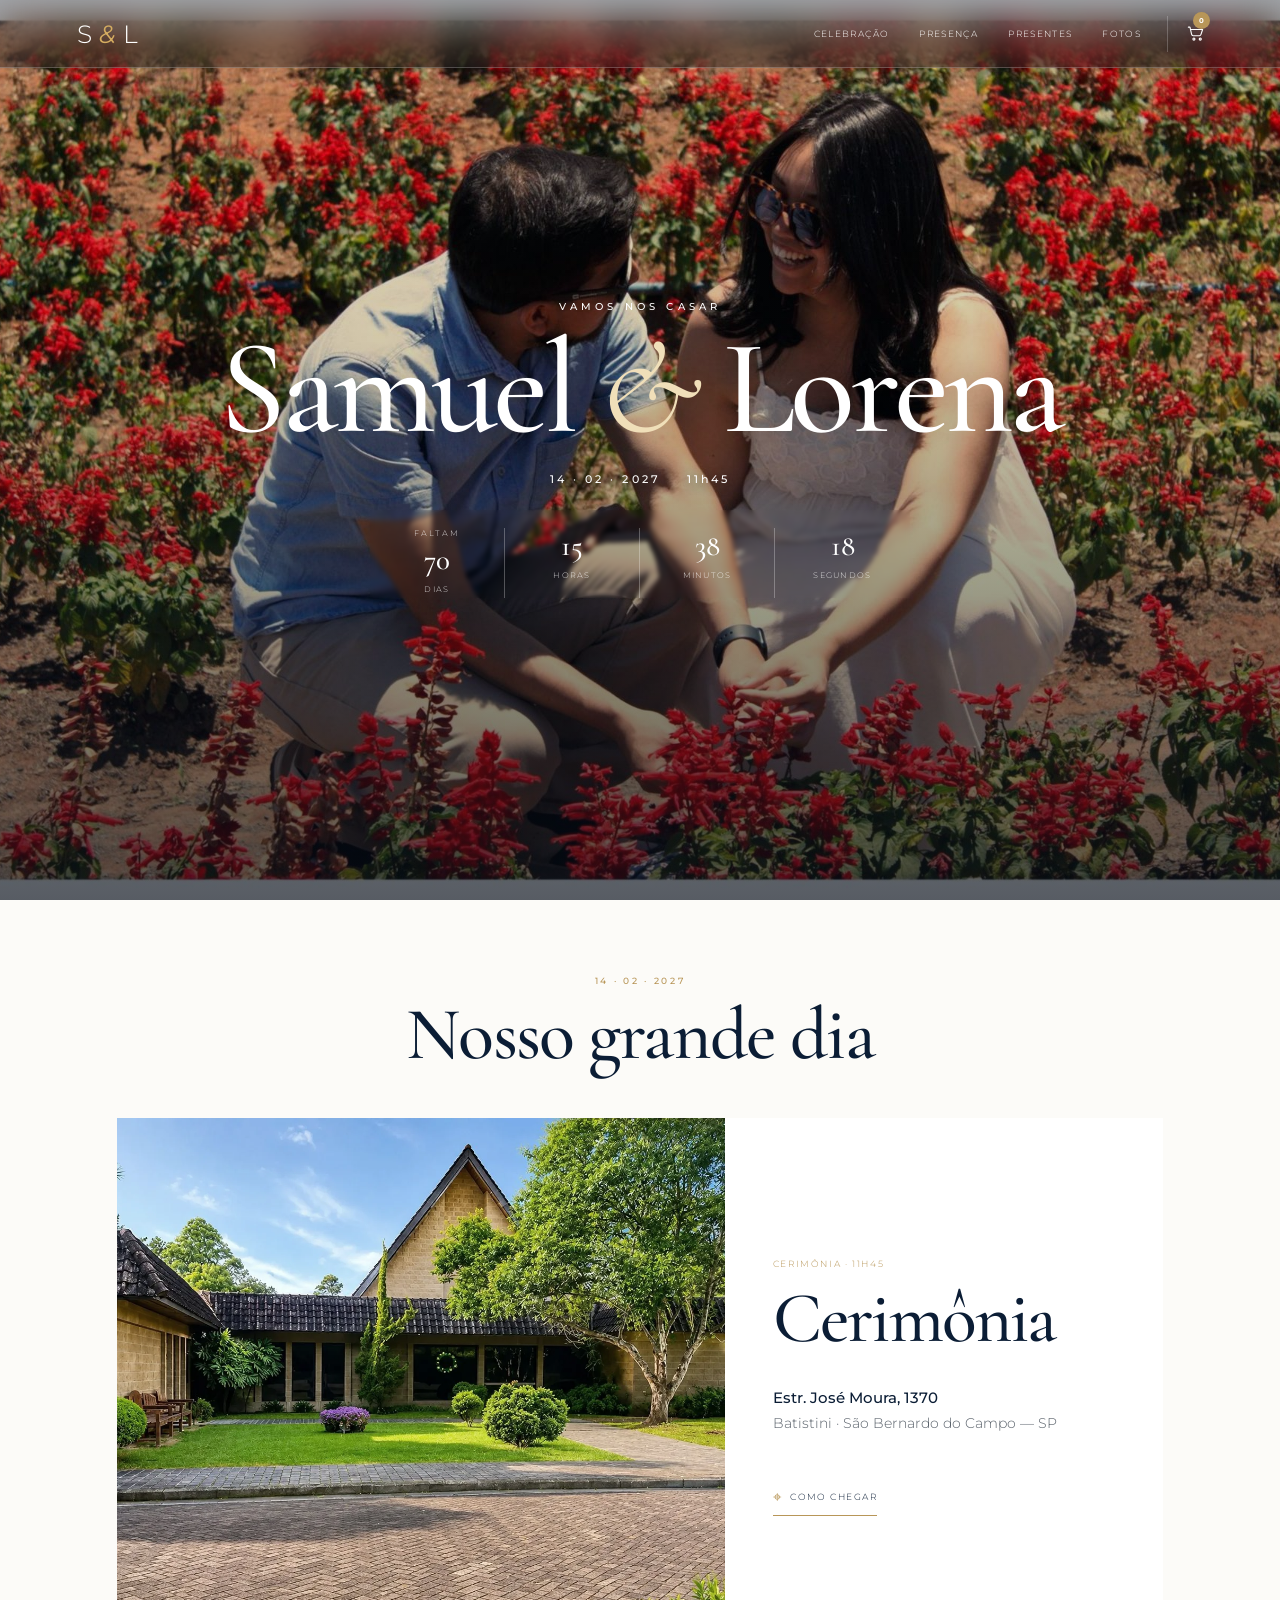
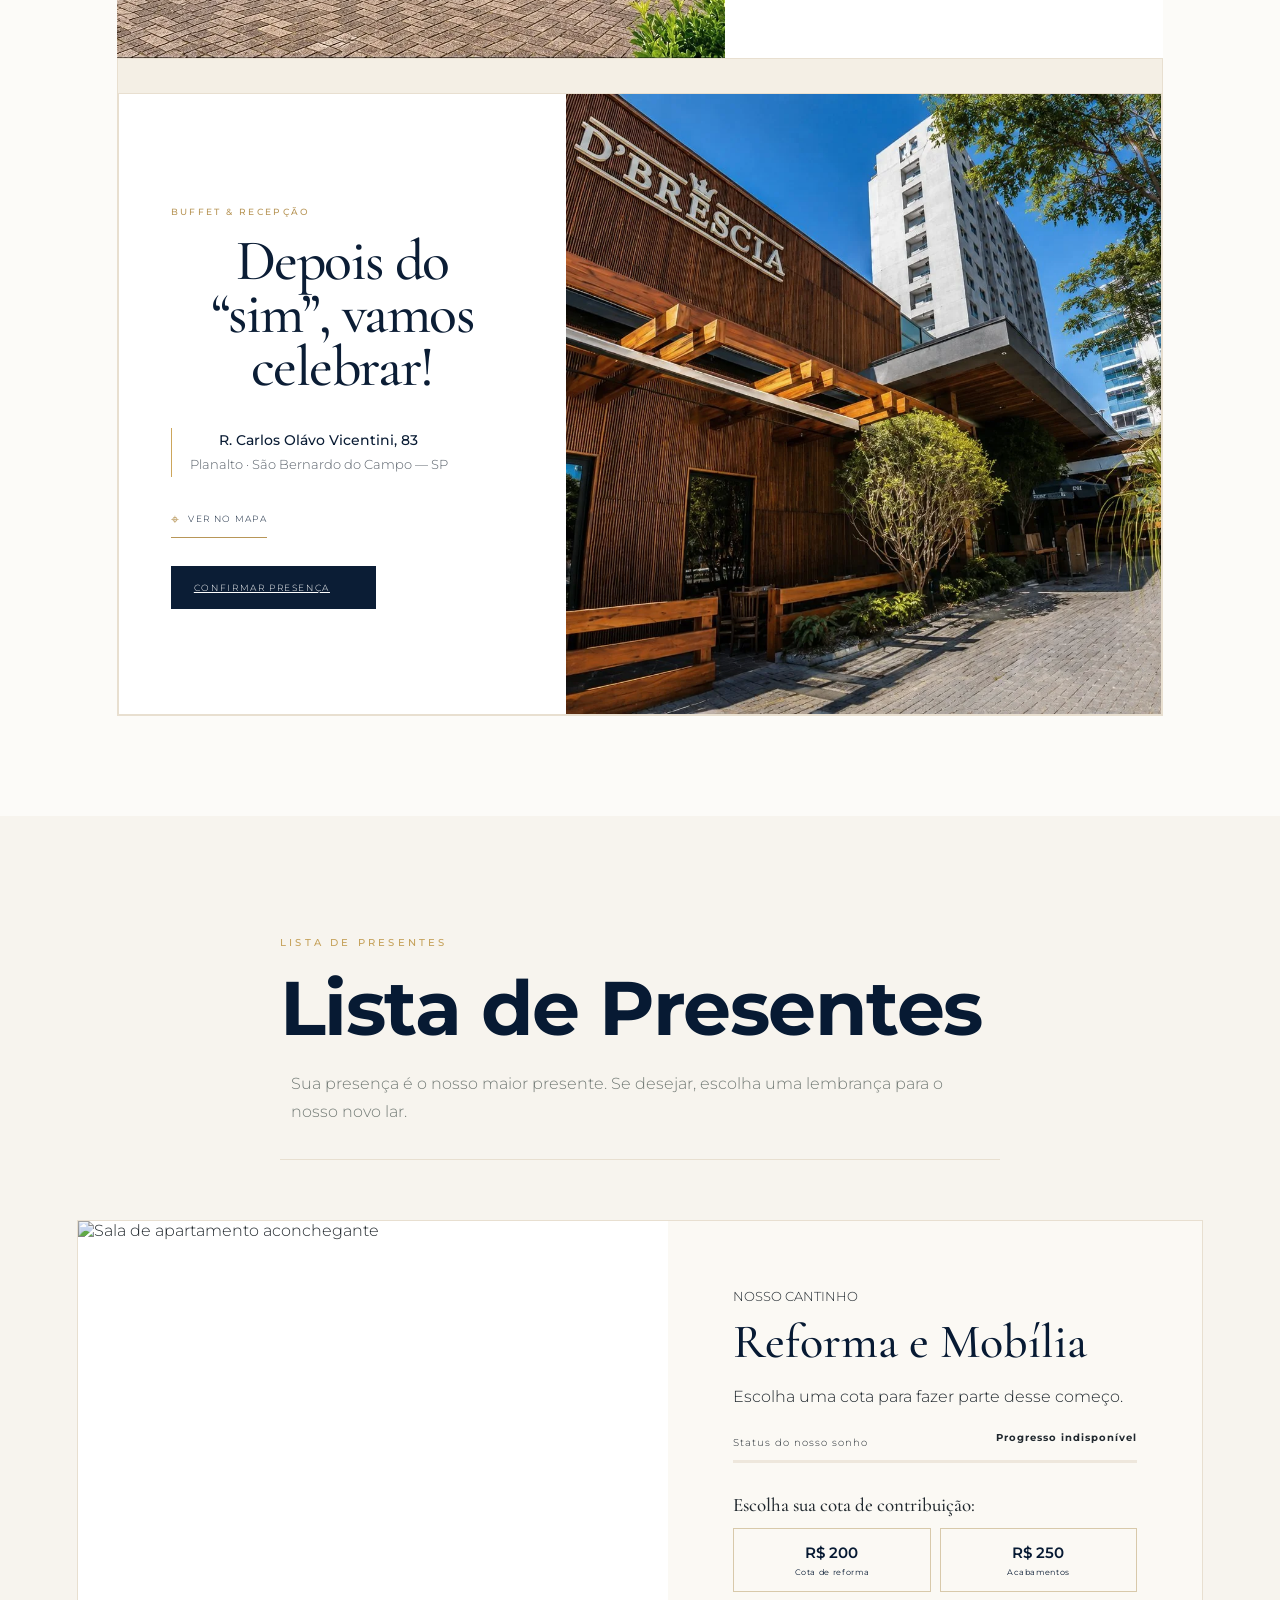
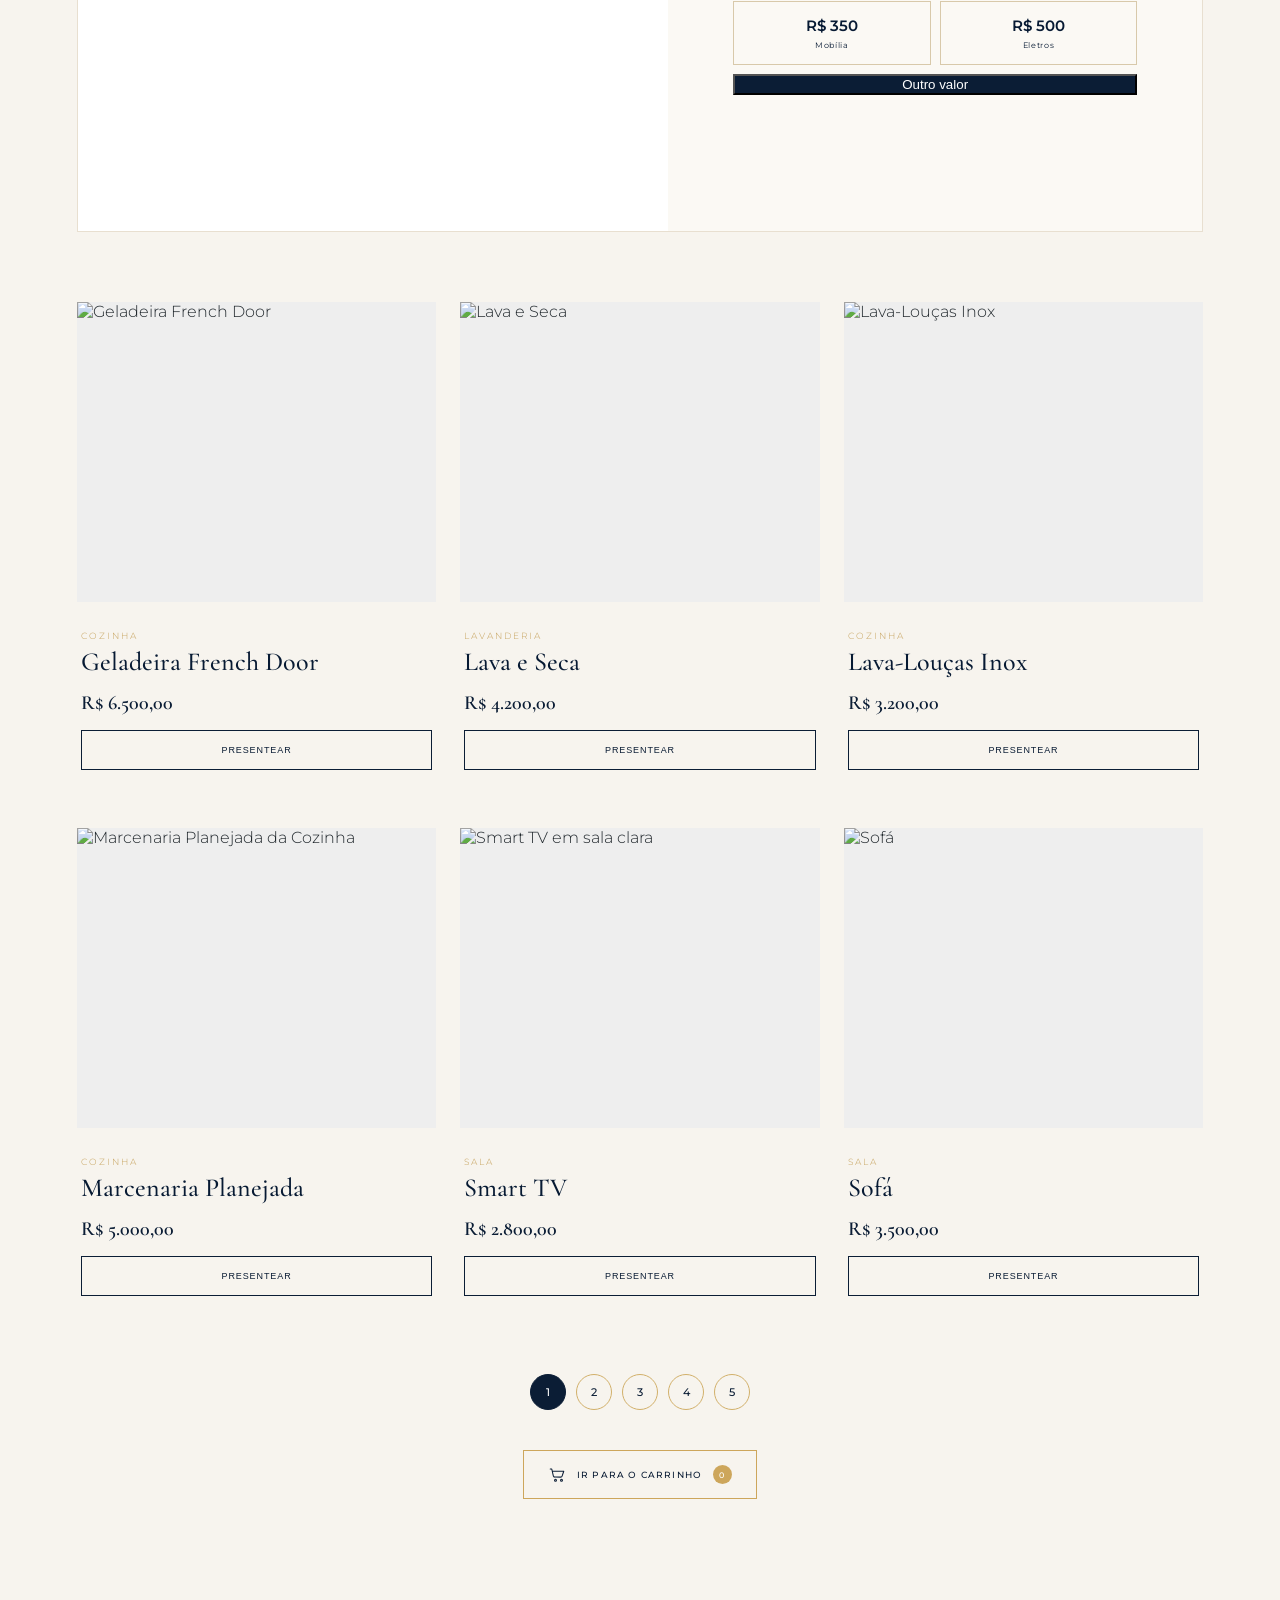
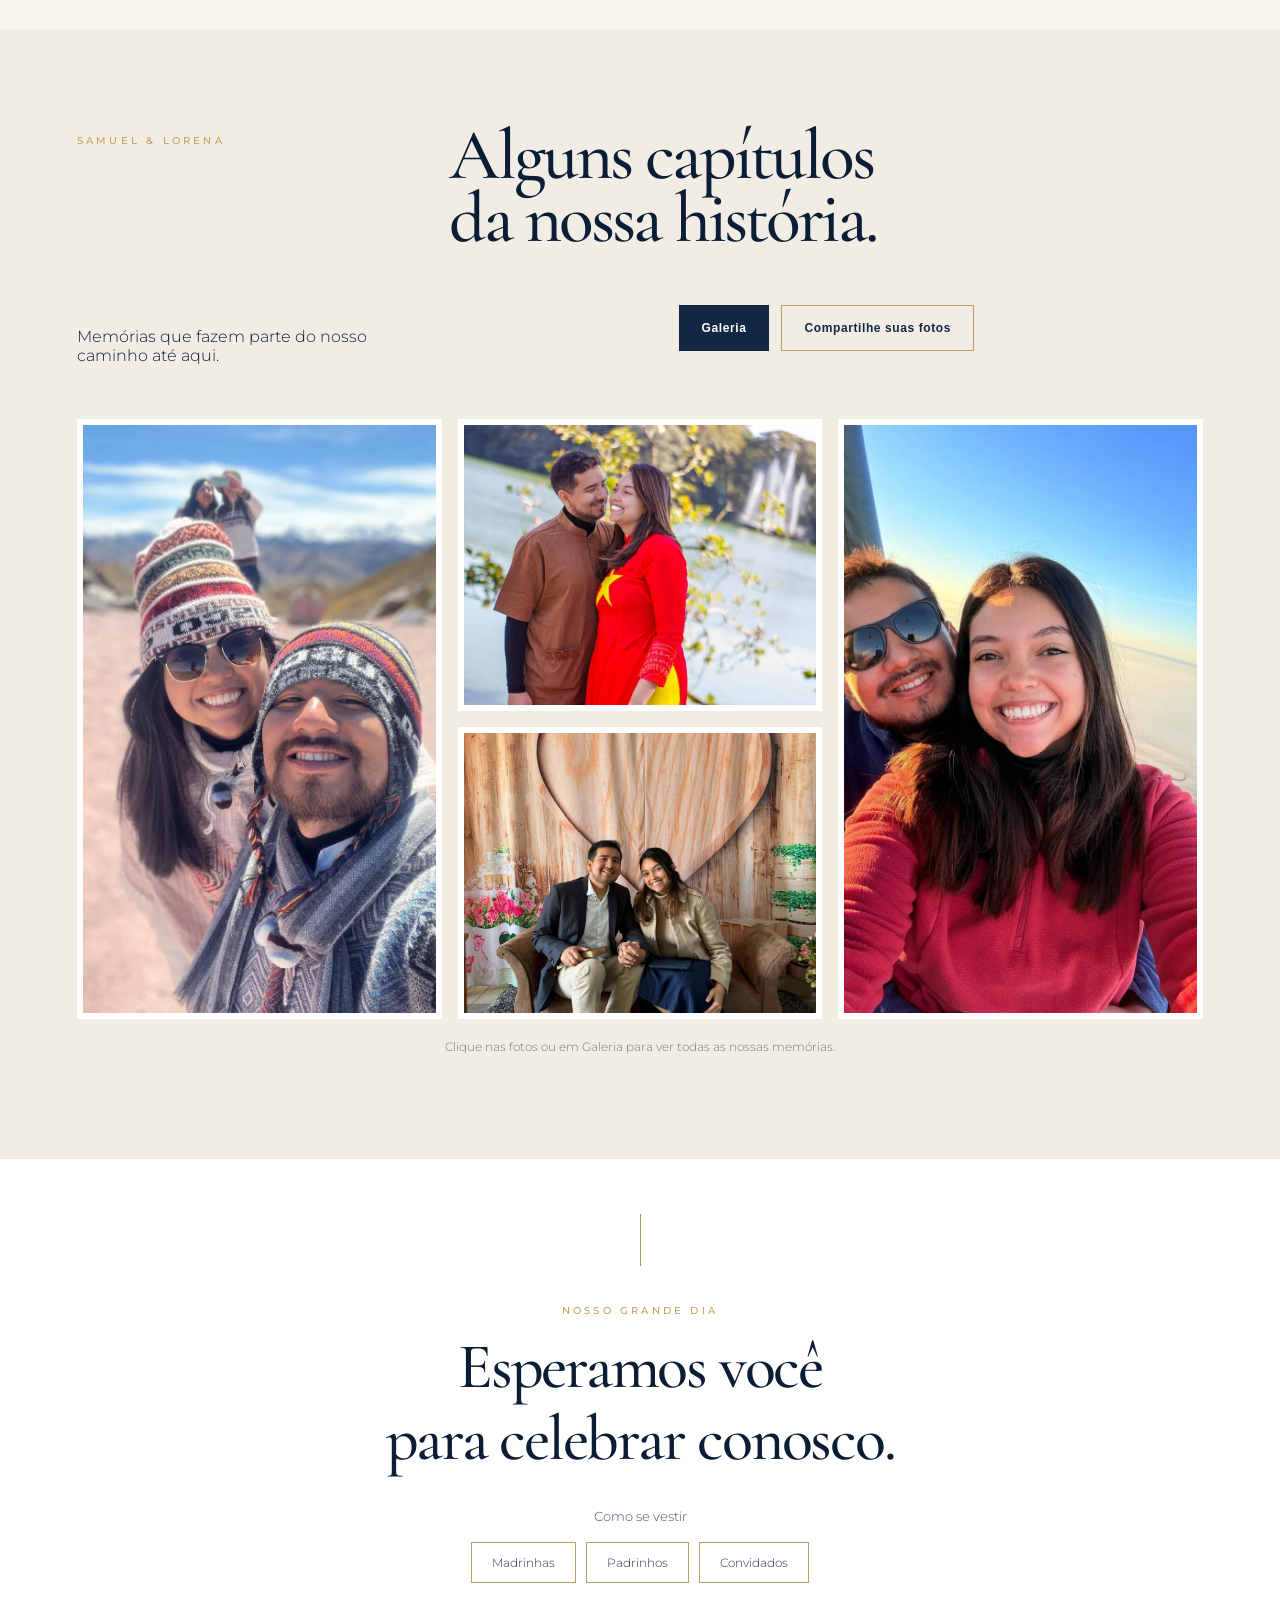
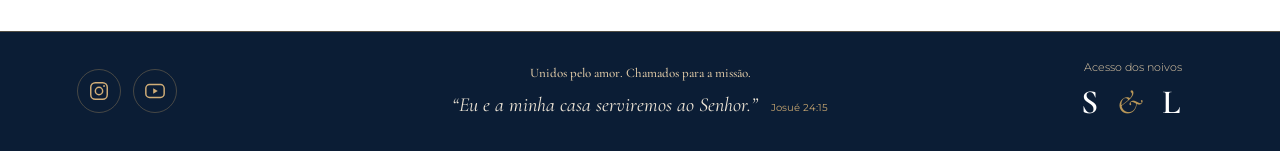
==== commit 59bd1512: "Add private couple dashboard with guest details, attendance and gift payment summaries" ====
--- a/index.html
+++ b/index.html
@@ -42,9 +42,9 @@
 <article class="gift-feature"><img src="https://images.unsplash.com/photo-1503387762-592deb58ef4e?auto=format&fit=crop&w=1200&q=85" alt="Sala de apartamento aconchegante"><div><small>NOSSO CANTINHO</small><h3>Reforma e Mobília</h3><p>Escolha uma cota para fazer parte desse começo.</p><div class="work-status"><span>Status do nosso sonho <b id="reformaPercent" style="float:right">Carregando...</b></span><div role="progressbar" id="reformaProgress" aria-label="Progresso da Reforma e Mobília" aria-valuemin="0" aria-valuemax="100" aria-valuenow="0"><i id="reformaProgressBar" style="width:0%"></i></div></div><h4>Escolha sua cota de contribuição:</h4><div class="quota-grid"><button class="quick-gift" data-id="reforma-200" data-name="Cota Reforma e Mobília R$ 200" data-price="200">R$ 200<small>Cota de reforma</small></button><button class="quick-gift" data-id="reforma-250" data-name="Cota Reforma e Mobília R$ 250" data-price="250">R$ 250<small>Acabamentos</small></button><button class="quick-gift" data-id="reforma-350" data-name="Cota Reforma e Mobília R$ 350" data-price="350">R$ 350<small>Mobília</small></button><button class="quick-gift" data-id="reforma-500" data-name="Cota Reforma e Mobília R$ 500" data-price="500">R$ 500<small>Eletros</small></button></div><button type="button" class="custom-quick" id="openCustomGift" aria-expanded="false" aria-controls="customGiftPanel">Outro valor</button><div id="customGiftPanel" hidden style="margin-top:14px;border:1px solid #d8c6a7;padding:22px;background:#fff"><label for="customGiftAmount" style="display:block;margin-bottom:12px;font-size:13px">Qual valor você deseja presentear?</label><div style="display:flex;align-items:center;gap:10px;border:1px solid #d8c6a7;padding:12px"><span>R$</span><input id="customGiftAmount" type="number" min="200" step="0.01" inputmode="decimal" placeholder="200,00" style="width:100%;border:0;outline:none;font:inherit;background:transparent"></div><small style="display:block;margin-top:8px">Valor mínimo: R$ 200,00</small><p id="customGiftError" role="alert" style="color:#a43b30;font-size:12px"></p><button type="button" id="confirmCustomGift" style="width:100%;padding:15px;background:#0b1d35;color:#fff;border:0;cursor:pointer">Adicionar ao carrinho</button></div></div></article>
 
 <div class="gift-store"><article class="gift-product gift-page-item" data-page="1" data-id="geladeira-french-door-6500" data-name="Geladeira French Door" data-price="6500"><img src="https://media.adeo.com/mkp/35e47c101ea6c1807a97a0c17978807c/media.jpg?fit=bounds&format=jpg&height=650&quality=80&width=650" alt="Geladeira French Door" loading="lazy"><div><small>COZINHA</small><h3>Geladeira French Door</h3><strong>R$ 6.500,00</strong><button class="add-gift">Presentear</button></div></article><article class="gift-product gift-page-item" data-page="1" data-id="lava-e-seca-4200" data-name="Lava e Seca" data-price="4200"><img src="https://www.billyguyatts.com.au/cdn/shop/files/FP-WD1871HG1-837122-01102025_20_6.jpg?v=1763709620&width=1445" alt="Lava e Seca" loading="lazy"><div><small>LAVANDERIA</small><h3>Lava e Seca</h3><strong>R$ 4.200,00</strong><button class="add-gift">Presentear</button></div></article><article class="gift-product gift-page-item" data-page="1" data-id="lava-loucas-inox-3200" data-name="Lava-Louças Inox" data-price="3200"><img src="https://cdn.idealo.com/folder/Product/202161/1/202161183/s10_produktbild_max_4/beko-bdfn36650xc.jpg" alt="Lava-Louças Inox" loading="lazy"><div><small>COZINHA</small><h3>Lava-Louças Inox</h3><strong>R$ 3.200,00</strong><button class="add-gift">Presentear</button></div></article><article class="gift-product gift-page-item" data-page="1" data-id="marcenaria-planejada-5000" data-name="Marcenaria Planejada" data-price="5000"><img src="https://images.unsplash.com/photo-1556911220-bff31c812dba?auto=format&fit=crop&w=900&q=85" alt="Marcenaria Planejada da Cozinha" loading="lazy"><div><small>COZINHA</small><h3>Marcenaria Planejada</h3><strong>R$ 5.000,00</strong><button class="add-gift">Presentear</button></div></article><article class="gift-product gift-page-item" data-page="1" data-id="smart-tv-2800" data-name="Smart TV" data-price="2800"><img src="https://product-image.hbh-woolacotts.co.uk/a4h57V5CdQvgOemCBKpYAWd9Ttk%3D/fit-in/500x500/filters%3Afill%28transparent%29/TV-55Z85AEB-12.jpg" alt="Smart TV em sala clara" loading="lazy"><div><small>SALA</small><h3>Smart TV</h3><strong>R$ 2.800,00</strong><button class="add-gift">Presentear</button></div></article><article class="gift-product gift-page-item" data-page="1" data-id="sofa-3500" data-name="Sofá" data-price="3500"><img src="https://www.salonemilano.it/sites/default/files/styles/libero/public/2024-02-22/Sofa_FUTURA4.jpg.webp?itok=gp1GK_-i" alt="Sofá" loading="lazy"><div><small>SALA</small><h3>Sofá</h3><strong>R$ 3.500,00</strong><button class="add-gift">Presentear</button></div></article><article class="gift-product v80-extra-gift gift-page-item" data-page="2" data-id="cama-queen-com-colchao-3500" data-name="Cama Queen com Colchão" data-price="3500"><img src="https://furnitureworld.co.nz/cdn/shop/files/nz-made-chelton-queen-bed-frame-plush-platinum.jpg?v=1782291511" alt="Cama Queen + Colchão Premium" loading="lazy"><div><small>QUARTO</small><h3>Cama Queen com Colchão</h3><strong>R$ 3.500,00</strong><button class="add-gift">Presentear</button></div></article><article class="gift-product v80-extra-gift gift-page-item" data-page="2" data-id="mesa-de-jantar-com-cadeiras-2800" data-name="Mesa de Jantar com Cadeiras" data-price="2800"><img src="https://i.pinimg.com/originals/9a/08/5f/9a085f2c321f5c540f0d7d30a947b9a4.jpg" alt="Mesa de Jantar + Cadeiras" loading="lazy"><div><small>SALA DE JANTAR</small><h3>Mesa de Jantar com Cadeiras</h3><strong>R$ 2.800,00</strong><button class="add-gift">Presentear</button></div></article><article class="gift-product v80-extra-gift gift-page-item" data-page="2" data-id="cooktop-de-inducao-1200" data-name="Cooktop de Indução" data-price="1200"><img src="https://cdn.prod.website-files.com/6391b8b8063c74b54a9d5e71/6391b8b8063c7431cc9d7695_K%C3%BCche-planen-AEG1.webp" alt="Cooktop de Indução" loading="lazy"><div><small>COZINHA</small><h3>Cooktop de Indução</h3><strong>R$ 1.200,00</strong><button class="add-gift">Presentear</button></div></article><article class="gift-product v80-extra-gift gift-page-item" data-page="2" data-id="micro-ondas-800" data-name="Micro-ondas" data-price="800"><img src="https://www.housedigest.com/img/gallery/where-to-place-your-kitchen-appliances-according-to-vastu-shastra/l-intro-1673717278.jpg" alt="Micro-ondas" loading="lazy"><div><small>COZINHA</small><h3>Micro-ondas</h3><strong>R$ 800,00</strong><button class="add-gift">Presentear</button></div></article><article class="gift-product v80-extra-gift gift-page-item" data-page="2" data-id="air-fryer-600" data-name="Air Fryer" data-price="600"><img src="https://p.globalsources.com/IMAGES/PDT/B1205260309/Electric-Deep-Air-Fryer.jpg" alt="Air Fryer" loading="lazy"><div><small>COZINHA</small><h3>Air Fryer</h3><strong>R$ 600,00</strong><button class="add-gift">Presentear</button></div></article><article class="gift-product v80-extra-gift gift-page-item" data-page="2" data-id="forno-eletrico-900" data-name="Forno Elétrico" data-price="900"><img src="https://www.kitchencenter.cl/cdn/shop/files/6361.jpg?v=1695944290&width=1445" alt="Forno Elétrico" loading="lazy"><div><small>COZINHA</small><h3>Forno Elétrico</h3><strong>R$ 900,00</strong><button class="add-gift">Presentear</button></div></article><article class="gift-product v80-extra-gift gift-page-item" data-page="3" data-id="liquidificador-400" data-name="Liquidificador" data-price="400"><img src="https://images.rawpixel.com/image_800/cHJpdmF0ZS9sci9pbWFnZXMvd2Vic2l0ZS8yMDIyLTA2L3BmLXM2Mi1wb20tMDc1OS1wb20tMDEuanBn.jpg" alt="Liquidificador" loading="lazy"><div><small>COZINHA</small><h3>Liquidificador</h3><strong>R$ 400,00</strong><button class="add-gift">Presentear</button></div></article><article class="gift-product v80-extra-gift gift-page-item" data-page="3" data-id="batedeira-planetaria-800" data-name="Batedeira Planetária" data-price="800"><img src="https://img.uk.favicdn.net/images/products/600x600/2ee5725a-473e-438e-92ca-a670542c92cc.jpg" alt="Batedeira Planetária" loading="lazy"><div><small>COZINHA</small><h3>Batedeira Planetária</h3><strong>R$ 800,00</strong><button class="add-gift">Presentear</button></div></article><article class="gift-product v80-extra-gift gift-page-item" data-page="3" data-id="jogo-de-panelas-1200" data-name="Jogo de Panelas" data-price="1200"><img src="https://images.thdstatic.com/productImages/ce27c8a9-6035-4a61-a23f-ffe4b4d3434d/svn/stainless-steel-tramontina-pot-pan-sets-80116-249ds-64_1000.jpg" alt="Jogo de Panelas" loading="lazy"><div><small>COZINHA</small><h3>Jogo de Panelas</h3><strong>R$ 1.200,00</strong><button class="add-gift">Presentear</button></div></article><article class="gift-product v80-extra-gift gift-page-item" data-page="3" data-id="aparelho-de-jantar-completo-800" data-name="Aparelho de Jantar Completo" data-price="800"><img src="https://www.cdiscount.com/pdt2/5/0/3/1/700x700/aaacf24503/rw/malacasa-vaisselle-seris.jpg" alt="Aparelho de Jantar Completo" loading="lazy"><div><small>MESA POSTA</small><h3>Aparelho de Jantar Completo</h3><strong>R$ 800,00</strong><button class="add-gift">Presentear</button></div></article><article class="gift-product v80-extra-gift gift-page-item" data-page="3" data-id="faqueiro-600" data-name="Faqueiro" data-price="600"><img src="https://www.tramontina.com/cdn/shop/files/Monaco_20_Piece_Stainless_Steel_Flatware_Set_80308001.jpg?crop=center&height=1200&v=1759176551&width=1200" alt="Faqueiro" loading="lazy"><div><small>MESA POSTA</small><h3>Faqueiro</h3><strong>R$ 600,00</strong><button class="add-gift">Presentear</button></div></article><article class="gift-product v80-extra-gift gift-page-item" data-page="3" data-id="jogo-de-tacas-de-cristal-500" data-name="Jogo de Taças de Cristal" data-price="500"><img src="https://images.unsplash.com/photo-1510812431401-41d2bd2722f3?auto=format&fit=crop&w=900&q=85" alt="Jogo de Taças de Cristal" loading="lazy"><div><small>MESA POSTA</small><h3>Jogo de Taças de Cristal</h3><strong>R$ 500,00</strong><button class="add-gift">Presentear</button></div></article><article class="gift-product v80-extra-gift gift-page-item" data-page="4" data-id="enxoval-queen-900" data-name="Enxoval Queen" data-price="900"><img src="https://images.unsplash.com/photo-1631049307264-da0ec9d70304?auto=format&fit=crop&w=900&q=85" alt="Enxoval Queen" loading="lazy"><div><small>QUARTO</small><h3>Enxoval Queen</h3><strong>R$ 900,00</strong><button class="add-gift">Presentear</button></div></article><article class="gift-product v80-extra-gift gift-page-item" data-page="4" data-id="kit-de-travesseiros-400" data-name="Kit de Travesseiros" data-price="400"><img src="https://images.unsplash.com/photo-1584100936595-c0654b55a2e2?auto=format&fit=crop&w=900&q=85" alt="Kit de Travesseiros" loading="lazy"><div><small>QUARTO</small><h3>Kit de Travesseiros</h3><strong>R$ 400,00</strong><button class="add-gift">Presentear</button></div></article><article class="gift-product v80-extra-gift gift-page-item" data-page="4" data-id="jogo-de-toalhas-500" data-name="Jogo de Toalhas" data-price="500"><img src="https://granjoy.com/cdn/shop/files/bathtowels_2048x2048.jpg?v=1743479944" alt="Jogo de Toalhas" loading="lazy"><div><small>BANHO</small><h3>Jogo de Toalhas</h3><strong>R$ 500,00</strong><button class="add-gift">Presentear</button></div></article><article class="gift-product v80-extra-gift gift-page-item" data-page="4" data-id="cortinas-sob-medida-1800" data-name="Cortinas Sob Medida" data-price="1800"><img src="https://freshinelife.com/cdn/shop/files/WechatIMG12378.webp?v=1760081589&width=2048" alt="Cortinas Sob Medida" loading="lazy"><div><small>CASA</small><h3>Cortinas Sob Medida</h3><strong>R$ 1.800,00</strong><button class="add-gift">Presentear</button></div></article><article class="gift-product v80-extra-gift gift-page-item" data-page="4" data-id="tapete-para-sala-1000" data-name="Tapete para Sala" data-price="1000"><img src="https://images.unsplash.com/photo-1600166898405-da9535204843?auto=format&fit=crop&w=900&q=85" alt="Tapete para Sala" loading="lazy"><div><small>SALA</small><h3>Tapete para Sala</h3><strong>R$ 1.000,00</strong><button class="add-gift">Presentear</button></div></article><article class="gift-product v80-extra-gift gift-page-item" data-page="4" data-id="rack-e-painel-planejado-2500" data-name="Rack e Painel Planejado" data-price="2500"><img src="https://images.prismic.io/guararapes/c0a023e0-9e8b-438b-8eb7-9595630b6745_690x490-Cena-30_Painel-com-TV_Aura_-Tear.png?auto=format%2Ccompress&fit=max&h=490&ixlib=gatsbyFP&q=50&w=690" alt="Rack e Painel Planejado" loading="lazy"><div><small>SALA</small><h3>Rack e Painel Planejado</h3><strong>R$ 2.500,00</strong><button class="add-gift">Presentear</button></div></article><article class="gift-product v80-extra-gift gift-page-item" data-page="5" data-id="robo-aspirador-inteligente-1400" data-name="Robô Aspirador Inteligente" data-price="1400"><img src="https://images.unsplash.com/photo-1558317374-067fb5f30001?auto=format&fit=crop&w=900&q=85" alt="Robô Aspirador Inteligente" loading="lazy"><div><small>CASA</small><h3>Robô Aspirador Inteligente</h3><strong>R$ 1.400,00</strong><button class="add-gift">Presentear</button></div></article><article class="gift-product v80-extra-gift gift-page-item" data-page="5" data-id="decoracao-para-o-novo-lar-1200" data-name="Decoração para o Novo Lar" data-price="1200"><img src="https://images.unsplash.com/photo-1618221195710-dd6b41faaea6?auto=format&fit=crop&w=900&q=85" alt="Decoração para o Novo Lar" loading="lazy"><div><small>DECORAÇÃO</small><h3>Decoração para o Novo Lar</h3><strong>R$ 1.200,00</strong><button class="add-gift">Presentear</button></div></article><article class="gift-product v80-extra-gift gift-page-item" data-page="5" data-id="passeio-na-lua-de-mel-800" data-name="Passeio na Lua de Mel" data-price="800"><img src="https://images.unsplash.com/photo-1507525428034-b723cf961d3e?auto=format&fit=crop&w=900&q=85" alt="Passeio na Lua de Mel" loading="lazy"><div><small>LUA DE MEL</small><h3>Passeio na Lua de Mel</h3><strong>R$ 800,00</strong><button class="add-gift">Presentear</button></div></article><article class="gift-product v80-extra-gift gift-page-item" data-page="5" data-id="experiencia-na-lua-de-mel-1500" data-name="Experiência na Lua de Mel" data-price="1500"><img src="https://images.unsplash.com/photo-1528127269322-539801943592?auto=format&fit=crop&w=900&q=85" alt="Experiência na Lua de Mel" loading="lazy"><div><small>LUA DE MEL</small><h3>Experiência na Lua de Mel</h3><strong>R$ 1.500,00</strong><button class="add-gift">Presentear</button></div></article><article class="gift-product v80-extra-gift gift-page-item" data-page="5" data-id="hospedagem-na-lua-de-mel-2500" data-name="Hospedagem na Lua de Mel" data-price="2500"><img src="https://images.unsplash.com/photo-1500530855697-b586d89ba3ee?auto=format&fit=crop&w=900&q=85" alt="Hospedagem na Lua de Mel" loading="lazy"><div><small>LUA DE MEL</small><h3>Hospedagem na Lua de Mel</h3><strong>R$ 2.500,00</strong><button class="add-gift">Presentear</button></div></article><article class="gift-product v80-extra-gift gift-page-item" data-page="5" data-id="jantar-romantico-700" data-name="Jantar Romântico" data-price="700"><img src="https://images.unsplash.com/photo-1414235077428-338989a2e8c0?auto=format&fit=crop&w=900&q=85" alt="Jantar Romântico" loading="lazy"><div><small>EXPERIÊNCIA</small><h3>Jantar Romântico</h3><strong>R$ 700,00</strong><button class="add-gift">Presentear</button></div></article></div><div class="gift-pages v102-gift-pages"><button class="active" data-gift-page="1">1</button><button data-gift-page="2">2</button><button data-gift-page="3">3</button><button data-gift-page="4">4</button><button data-gift-page="5">5</button></div><div class="v102-cart-bottom"><a href="/checkout"><svg viewBox="0 0 24 24" aria-hidden="true"><path d="M3 4h2l2.1 9.2a2 2 0 0 0 2 1.6h7.8a2 2 0 0 0 1.9-1.4L21 7H6"/><circle cx="10" cy="19" r="1.3"/><circle cx="18" cy="19" r="1.3"/></svg><span>Ir para o carrinho</span><b id="cartCount">0</b></a></div></section>
-<section class="v77-gallery sl-unified" id="nossa-galeria"><div class="v77-gallery-head"><p class="kicker">SAMUEL & LORENA</p><h2>Alguns capítulos<br>da nossa história.</h2><p>Memórias que fazem parte do nosso caminho até aqui.</p><div class="sl-gallery-actions"><button type="button" id="slShowGallery">Galeria</button><button type="button" id="slOpenUpload" class="sl-open-upload">Compartilhe suas fotos</button></div></div><div class="sl-gallery-grid" id="slGalleryGrid"><a class="sl-preview-photo preview-left" href="/galeria.html" aria-label="Abrir galeria completa"><img src="assets/galeria-historia-01.webp" alt="Samuel e Lorena" loading="lazy"></a><a class="sl-preview-photo preview-top" href="/galeria.html" aria-label="Abrir galeria completa"><img src="assets/galeria-historia-02.webp" alt="Samuel e Lorena" loading="lazy"></a><a class="sl-preview-photo preview-bottom" href="/galeria.html" aria-label="Abrir galeria completa"><img src="assets/galeria-historia-04.webp" alt="Samuel e Lorena" loading="lazy"></a><a class="sl-preview-photo preview-right" href="/galeria.html" aria-label="Abrir galeria completa"><img src="assets/galeria-historia-03.webp" alt="Samuel e Lorena" loading="lazy"></a></div><p class="sl-gallery-caption">Clique nas fotos ou em Galeria para ver todas as nossas memórias.</p><div id="slUploadModal" class="sl-upload-modal" hidden role="dialog" aria-modal="true" aria-labelledby="slUploadTitle"><div class="sl-upload-backdrop" data-close-upload></div><div class="sl-upload-dialog"><button type="button" id="slCloseUpload" class="sl-upload-close" aria-label="Fechar janela">×</button><div id="fotos-convidados" class="sl-upload"><p class="kicker">FOTOS DOS CONVIDADOS</p><h3 id="slUploadTitle">Compartilhe suas fotos conosco</h3><p>Envie seus registros para nós. Cada fotografia passa por aprovação antes de ser exibida.</p><form id="slUploadForm"><label>Seu nome<input id="slGuestName" required maxlength="120" minlength="2" placeholder="Como podemos identificar você?"></label><label>Selecione suas fotos<input id="slGuestFiles" type="file" accept="image/jpeg,image/png,image/webp,image/heic,image/heif,.heic,.heif" multiple required></label><small>JPG, PNG, WebP, HEIC ou HEIF · até 20 MB por foto · até 10 fotos por envio.</small><button type="submit" id="slUploadButton">Enviar fotos</button><p id="slUploadFeedback" role="status"></p></form><p style="margin-top:25px"><a href="/admin-fotos.html" class="sl-admin-open">Acesso dos noivos · Gerenciar fotos</a></p></div></div></div></section><div id="slLightbox" hidden role="dialog" aria-modal="true" aria-label="Fotografia ampliada"><button type="button" id="slLightboxClose" aria-label="Fechar">×</button><img id="slLightboxImg" alt="Fotografia ampliada"></div><section class="v75-closing"><div class="v75-closing-line"></div><p class="kicker">NOSSO GRANDE DIA</p><h2>Esperamos você<br>para celebrar conosco.</h2><p class="dress-intro">Como se vestir</p><div class="dress-options"><button type="button" data-dress="madrinhas">Madrinhas</button><button type="button" data-dress="padrinhos">Padrinhos</button><button type="button" data-dress="convidados">Convidados</button></div><dialog id="dressDialog" aria-labelledby="dressTitle"><button type="button" id="dressClose" aria-label="Fechar sugestões">×</button><p class="kicker">SUGESTÕES DE ROUPAS</p><h2 id="dressTitle"></h2><p id="dressDescription">Em breve, vamos compartilhar aqui a paleta e as sugestões escolhidas pelos noivos.</p></dialog></section></main>
+<section class="v77-gallery sl-unified" id="nossa-galeria"><div class="v77-gallery-head"><p class="kicker">SAMUEL & LORENA</p><h2>Alguns capítulos<br>da nossa história.</h2><p>Memórias que fazem parte do nosso caminho até aqui.</p><div class="sl-gallery-actions"><button type="button" id="slShowGallery">Galeria</button><button type="button" id="slOpenUpload" class="sl-open-upload">Compartilhe suas fotos</button></div></div><div class="sl-gallery-grid" id="slGalleryGrid"><a class="sl-preview-photo preview-left" href="/galeria.html" aria-label="Abrir galeria completa"><img src="assets/galeria-historia-01.webp" alt="Samuel e Lorena" loading="lazy"></a><a class="sl-preview-photo preview-top" href="/galeria.html" aria-label="Abrir galeria completa"><img src="assets/galeria-historia-02.webp" alt="Samuel e Lorena" loading="lazy"></a><a class="sl-preview-photo preview-bottom" href="/galeria.html" aria-label="Abrir galeria completa"><img src="assets/galeria-historia-04.webp" alt="Samuel e Lorena" loading="lazy"></a><a class="sl-preview-photo preview-right" href="/galeria.html" aria-label="Abrir galeria completa"><img src="assets/galeria-historia-03.webp" alt="Samuel e Lorena" loading="lazy"></a></div><p class="sl-gallery-caption">Clique nas fotos ou em Galeria para ver todas as nossas memórias.</p><div id="slUploadModal" class="sl-upload-modal" hidden role="dialog" aria-modal="true" aria-labelledby="slUploadTitle"><div class="sl-upload-backdrop" data-close-upload></div><div class="sl-upload-dialog"><button type="button" id="slCloseUpload" class="sl-upload-close" aria-label="Fechar janela">×</button><div id="fotos-convidados" class="sl-upload"><p class="kicker">FOTOS DOS CONVIDADOS</p><h3 id="slUploadTitle">Compartilhe suas fotos conosco</h3><p>Envie seus registros para nós. Cada fotografia passa por aprovação antes de ser exibida.</p><form id="slUploadForm"><label>Seu nome<input id="slGuestName" required maxlength="120" minlength="2" placeholder="Como podemos identificar você?"></label><label>Selecione suas fotos<input id="slGuestFiles" type="file" accept="image/jpeg,image/png,image/webp,image/heic,image/heif,.heic,.heif" multiple required></label><small>JPG, PNG, WebP, HEIC ou HEIF · até 20 MB por foto · até 10 fotos por envio.</small><button type="submit" id="slUploadButton">Enviar fotos</button><p id="slUploadFeedback" role="status"></p></form><p style="margin-top:25px"><a href="/noivos" class="sl-admin-open">Acesso dos noivos</a></p></div></div></div></section><div id="slLightbox" hidden role="dialog" aria-modal="true" aria-label="Fotografia ampliada"><button type="button" id="slLightboxClose" aria-label="Fechar">×</button><img id="slLightboxImg" alt="Fotografia ampliada"></div><section class="v75-closing"><div class="v75-closing-line"></div><p class="kicker">NOSSO GRANDE DIA</p><h2>Esperamos você<br>para celebrar conosco.</h2><p class="dress-intro">Como se vestir</p><div class="dress-options"><button type="button" data-dress="madrinhas">Madrinhas</button><button type="button" data-dress="padrinhos">Padrinhos</button><button type="button" data-dress="convidados">Convidados</button></div><dialog id="dressDialog" aria-labelledby="dressTitle"><button type="button" id="dressClose" aria-label="Fechar sugestões">×</button><p class="kicker">SUGESTÕES DE ROUPAS</p><h2 id="dressTitle"></h2><p id="dressDescription">Em breve, vamos compartilhar aqui a paleta e as sugestões escolhidas pelos noivos.</p></dialog></section></main>
 
-<footer class="footer-inline"><div class="wedding-socials"><a aria-label="Instagram de Samuel e Lorena" href="https://www.instagram.com/slpelomundo/" target="_blank" rel="noopener noreferrer"><svg viewBox="0 0 24 24" aria-hidden="true"><rect x="3" y="3" width="18" height="18" rx="5"/><circle cx="12" cy="12" r="4"/><circle cx="17.5" cy="6.5" r="1" fill="currentColor" stroke="none"/></svg></a><a aria-label="YouTube de Samuel e Lorena" href="https://www.youtube.com/@samyloLopezSerdeiro" target="_blank" rel="noopener noreferrer"><svg viewBox="0 0 24 24" aria-hidden="true"><rect x="2" y="5" width="20" height="14" rx="4"/><path d="m10 9 5 3-5 3z" fill="currentColor" stroke="none"/></svg></a></div><div class="footer-message"><p>Unidos pelo amor. Chamados para a missão.</p><blockquote>“Eu e a minha casa serviremos ao Senhor.” <cite>Josué 24:15</cite></blockquote></div><div class="monogram">S <i>&</i> L</div></footer>
+<footer class="footer-inline"><div class="wedding-socials"><a aria-label="Instagram de Samuel e Lorena" href="https://www.instagram.com/slpelomundo/" target="_blank" rel="noopener noreferrer"><svg viewBox="0 0 24 24" aria-hidden="true"><rect x="3" y="3" width="18" height="18" rx="5"/><circle cx="12" cy="12" r="4"/><circle cx="17.5" cy="6.5" r="1" fill="currentColor" stroke="none"/></svg></a><a aria-label="YouTube de Samuel e Lorena" href="https://www.youtube.com/@samyloLopezSerdeiro" target="_blank" rel="noopener noreferrer"><svg viewBox="0 0 24 24" aria-hidden="true"><rect x="2" y="5" width="20" height="14" rx="4"/><path d="m10 9 5 3-5 3z" fill="currentColor" stroke="none"/></svg></a></div><div class="footer-message"><p>Unidos pelo amor. Chamados para a missão.</p><blockquote>“Eu e a minha casa serviremos ao Senhor.” <cite>Josué 24:15</cite></blockquote></div><div><a href="/noivos" style="display:block;font-size:11px;color:#e5ceaa;text-decoration:none;margin-bottom:8px">Acesso dos noivos</a><div class="monogram">S <i>&</i> L</div></div></footer>
 <div id="toast"></div><div class="gift-toast" id="giftToast" role="status" aria-live="polite"></div>
 <div class="pix-modal" id="pixModal" aria-hidden="true"><div class="pix-modal-card"><button class="pix-modal-close" type="button">×</button><p class="kicker">PAGAMENTO VIA PIX</p><h3>Finalize sua confirmação</h3><img src="assets/pix-qrcode.webp?v=24" alt="QR Code Pix"><textarea id="pixModalPayload" readonly>00020126360014BR.GOV.BCB.PIX01145204000053039865802BR5923SAMUEL F LAUREANO LOPEZ6011HORTOLANDIA62070503***63041773</textarea><button type="button" id="copyPixModal">Copiar Pix Copia e Cola</button></div></div>
 <button type="button" id="installAppButton" hidden>Instalar app</button><div id="pwaToast"></div><a href="#rsvp" class="floating-rsvp" id="floatingRsvp">Confirmar presença</a>
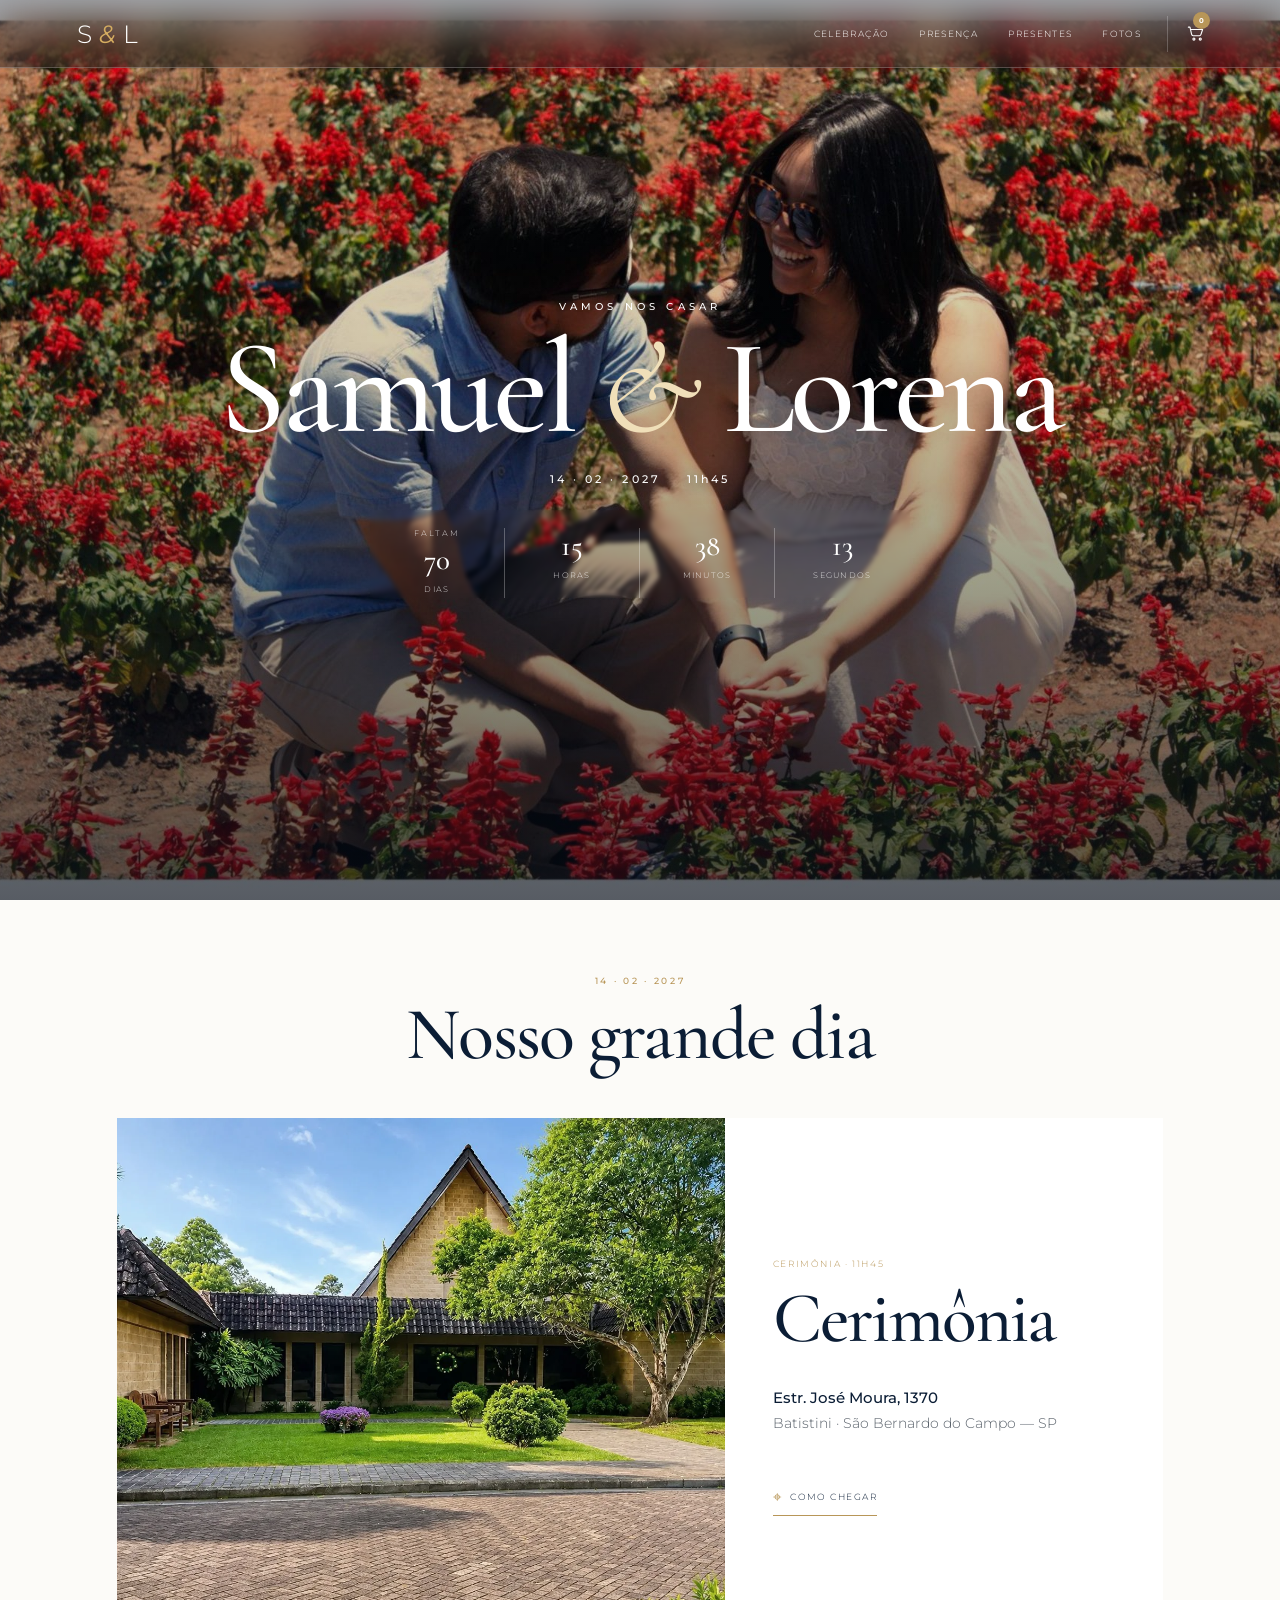
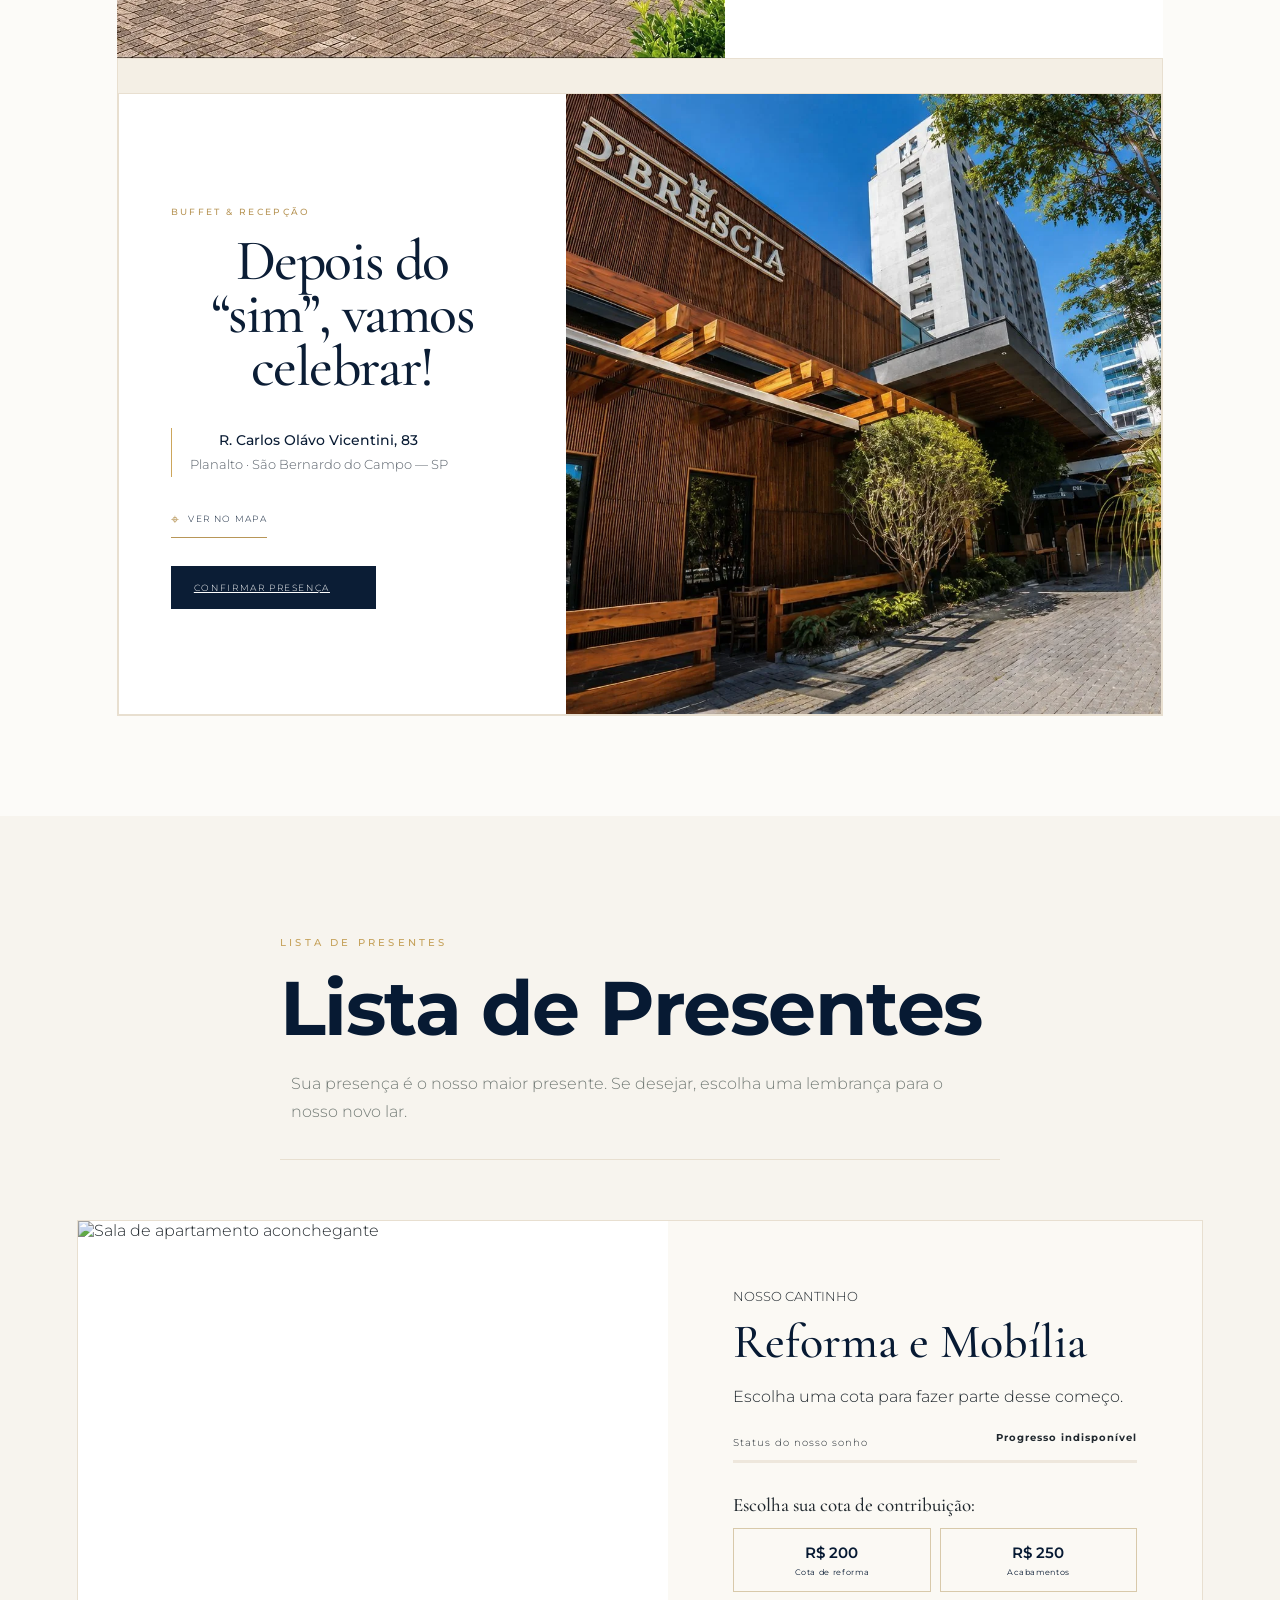
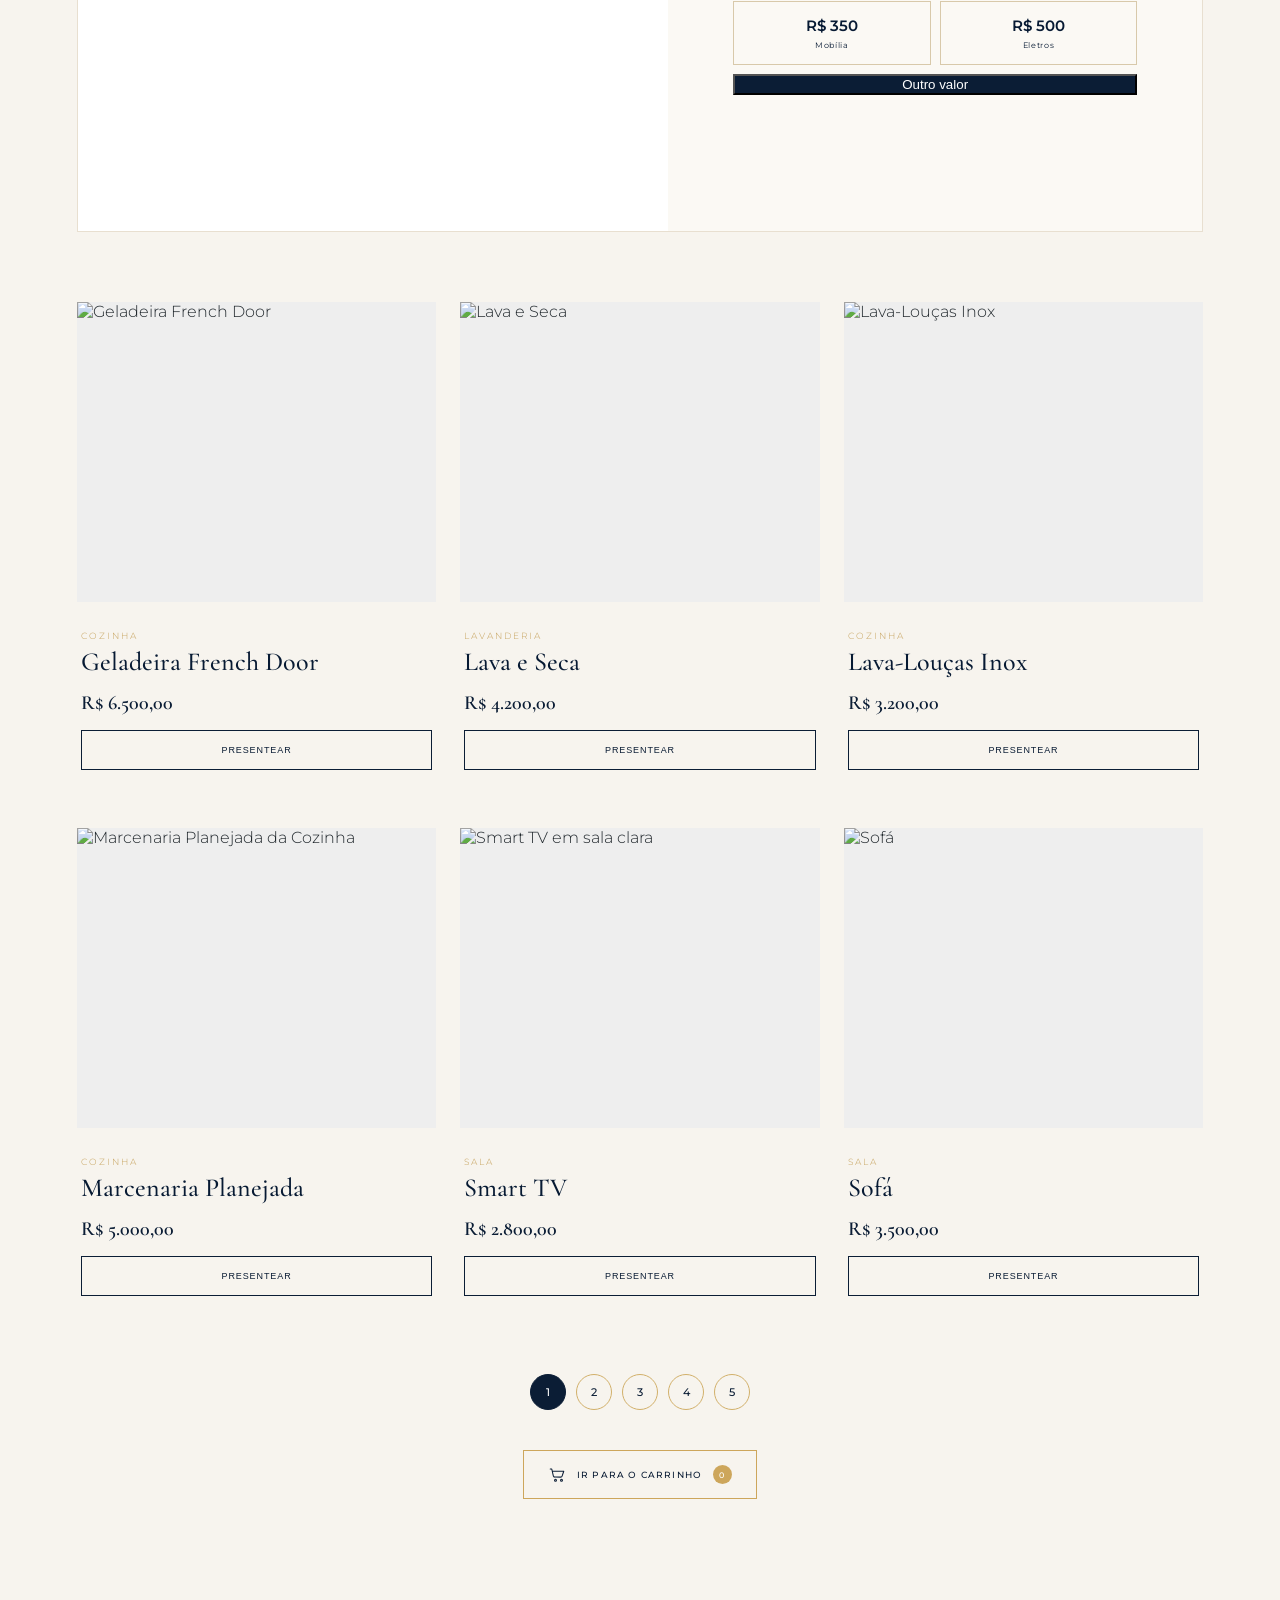
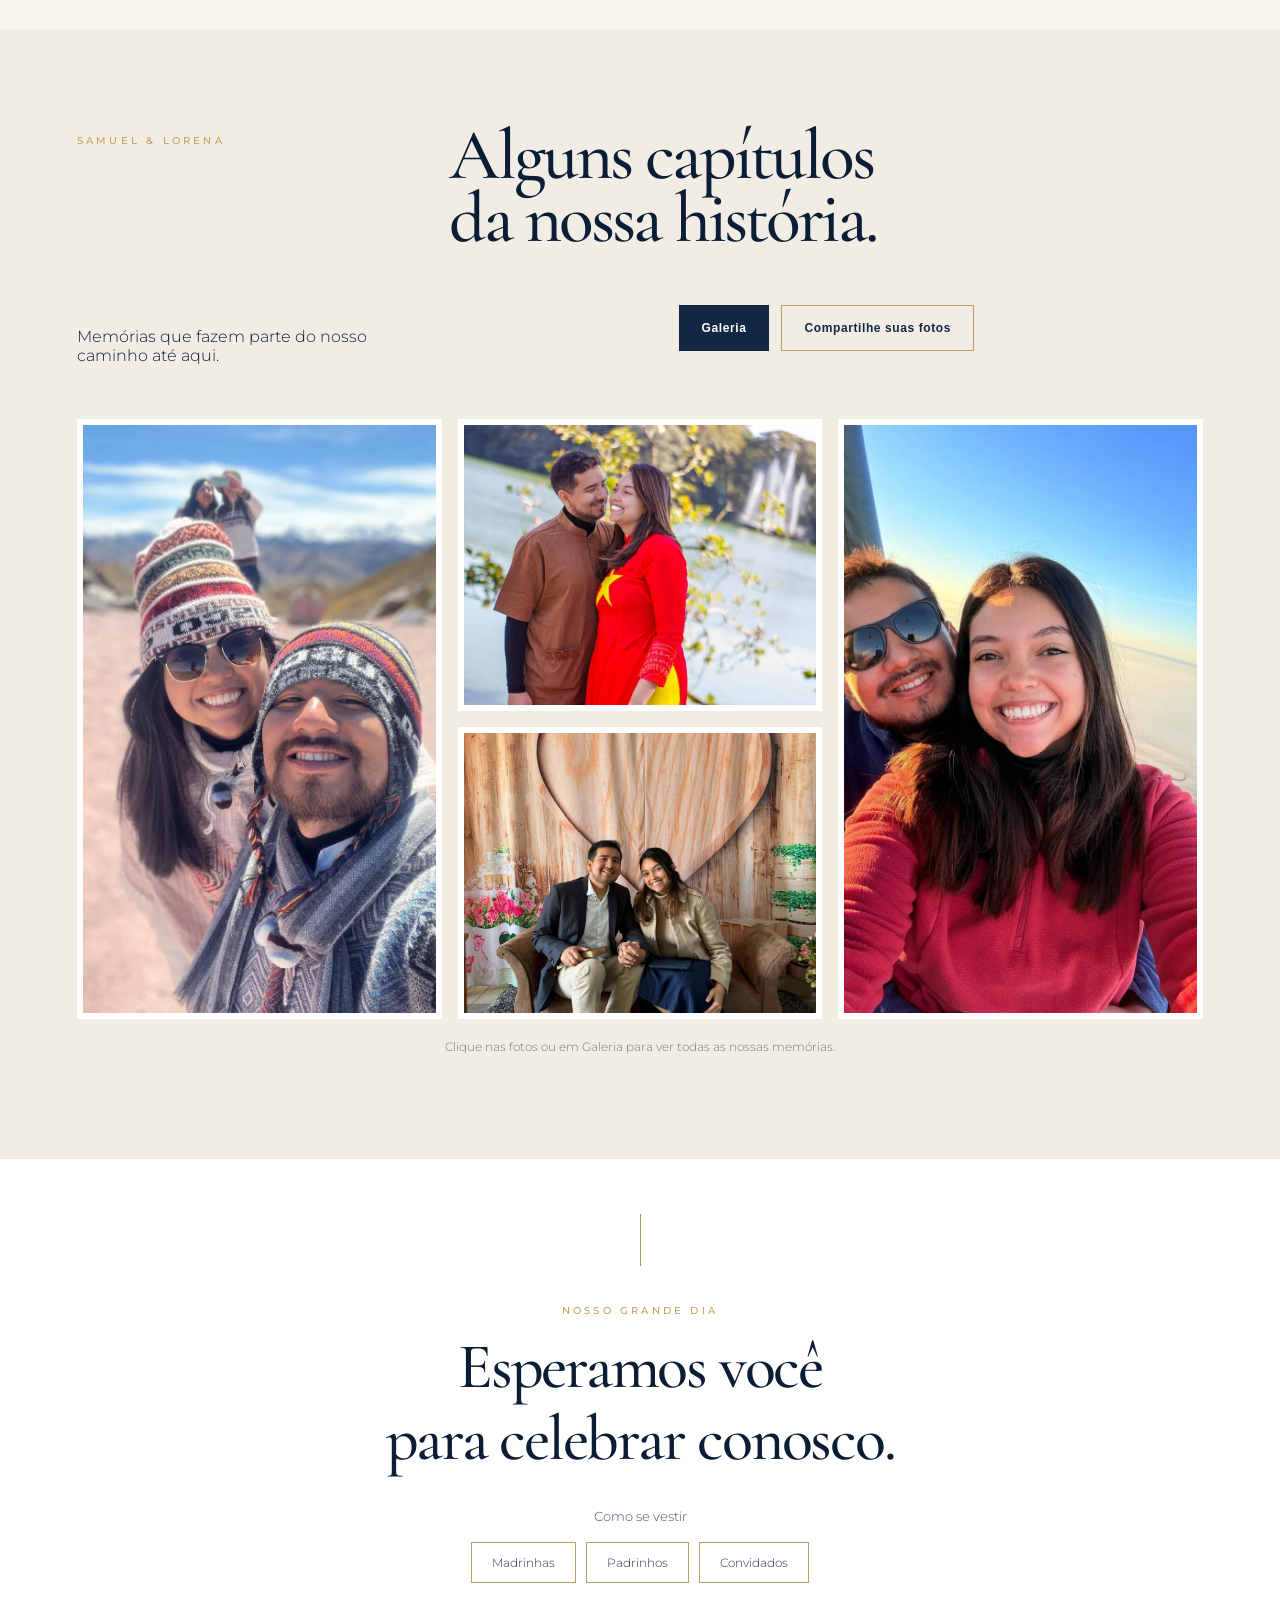
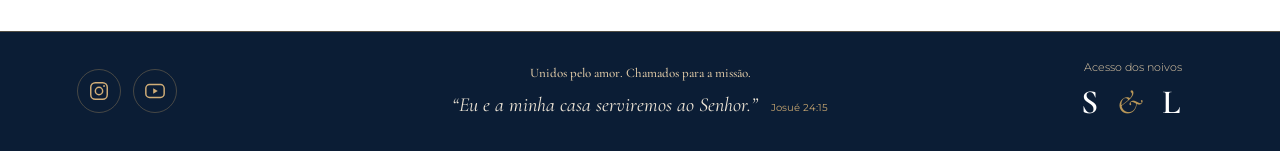
==== commit 12f63c43: "Use site cover photo for invitation link previews" ====
--- a/index.html
+++ b/index.html
@@ -6,8 +6,8 @@
 <meta name="description" content="Samuel & Lorena — 14 de fevereiro de 2027 às 11h45.">
 <meta property="og:type" content="website"><meta property="og:locale" content="pt_BR"><meta property="og:site_name" content="Samuel & Lorena">
 <meta property="og:title" content="Samuel & Lorena | 14.02.2027"><meta property="og:description" content="Você faz parte do nosso grande dia.">
-<meta property="og:url" content="https://casamento-samuel-lorena.vercel.app/"><meta property="og:image" content="https://casamento-samuel-lorena.vercel.app/assets/casal2.jpg"><meta property="og:image:alt" content="Samuel e Lorena">
-<meta name="twitter:card" content="summary_large_image"><meta name="twitter:title" content="Samuel & Lorena | 14.02.2027"><meta name="twitter:image" content="https://casamento-samuel-lorena.vercel.app/assets/casal2.jpg">
+<meta property="og:url" content="https://casamento-samuel-lorena.vercel.app/"><meta property="og:image" content="https://casamento-samuel-lorena.vercel.app/assets/hero.jpg"><meta property="og:image:alt" content="Samuel e Lorena">
+<meta name="twitter:card" content="summary_large_image"><meta name="twitter:title" content="Samuel & Lorena | 14.02.2027"><meta name="twitter:image" content="https://casamento-samuel-lorena.vercel.app/assets/hero.jpg">
 <link rel="preconnect" href="https://fonts.googleapis.com"><link rel="preconnect" href="https://fonts.gstatic.com" crossorigin>
 <link href="https://fonts.googleapis.com/css2?family=Cormorant+Garamond:ital,wght@0,500;0,600;1,500&family=Montserrat:wght@300;400;500;600&display=swap" rel="stylesheet">
 <link rel="stylesheet" href="styles.css?v=112"><link rel="stylesheet" href="pwa.css?v=60">
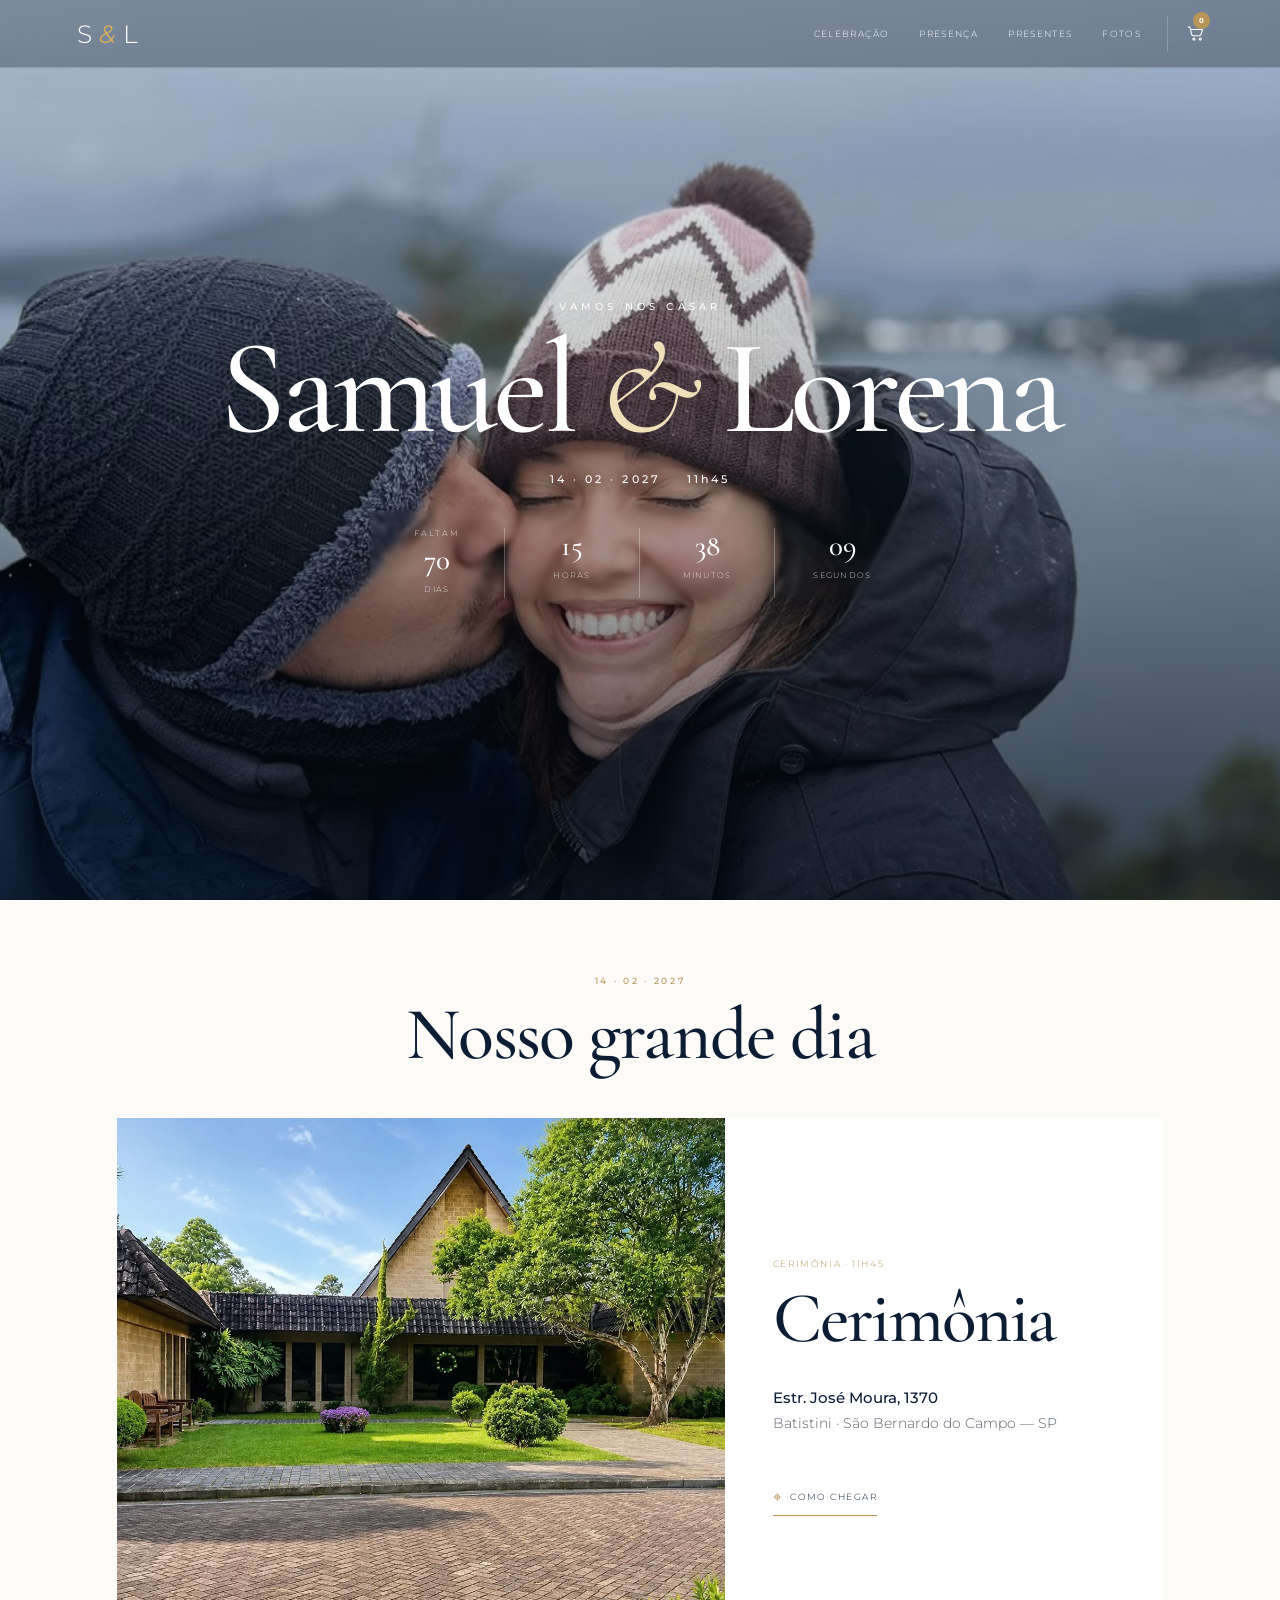
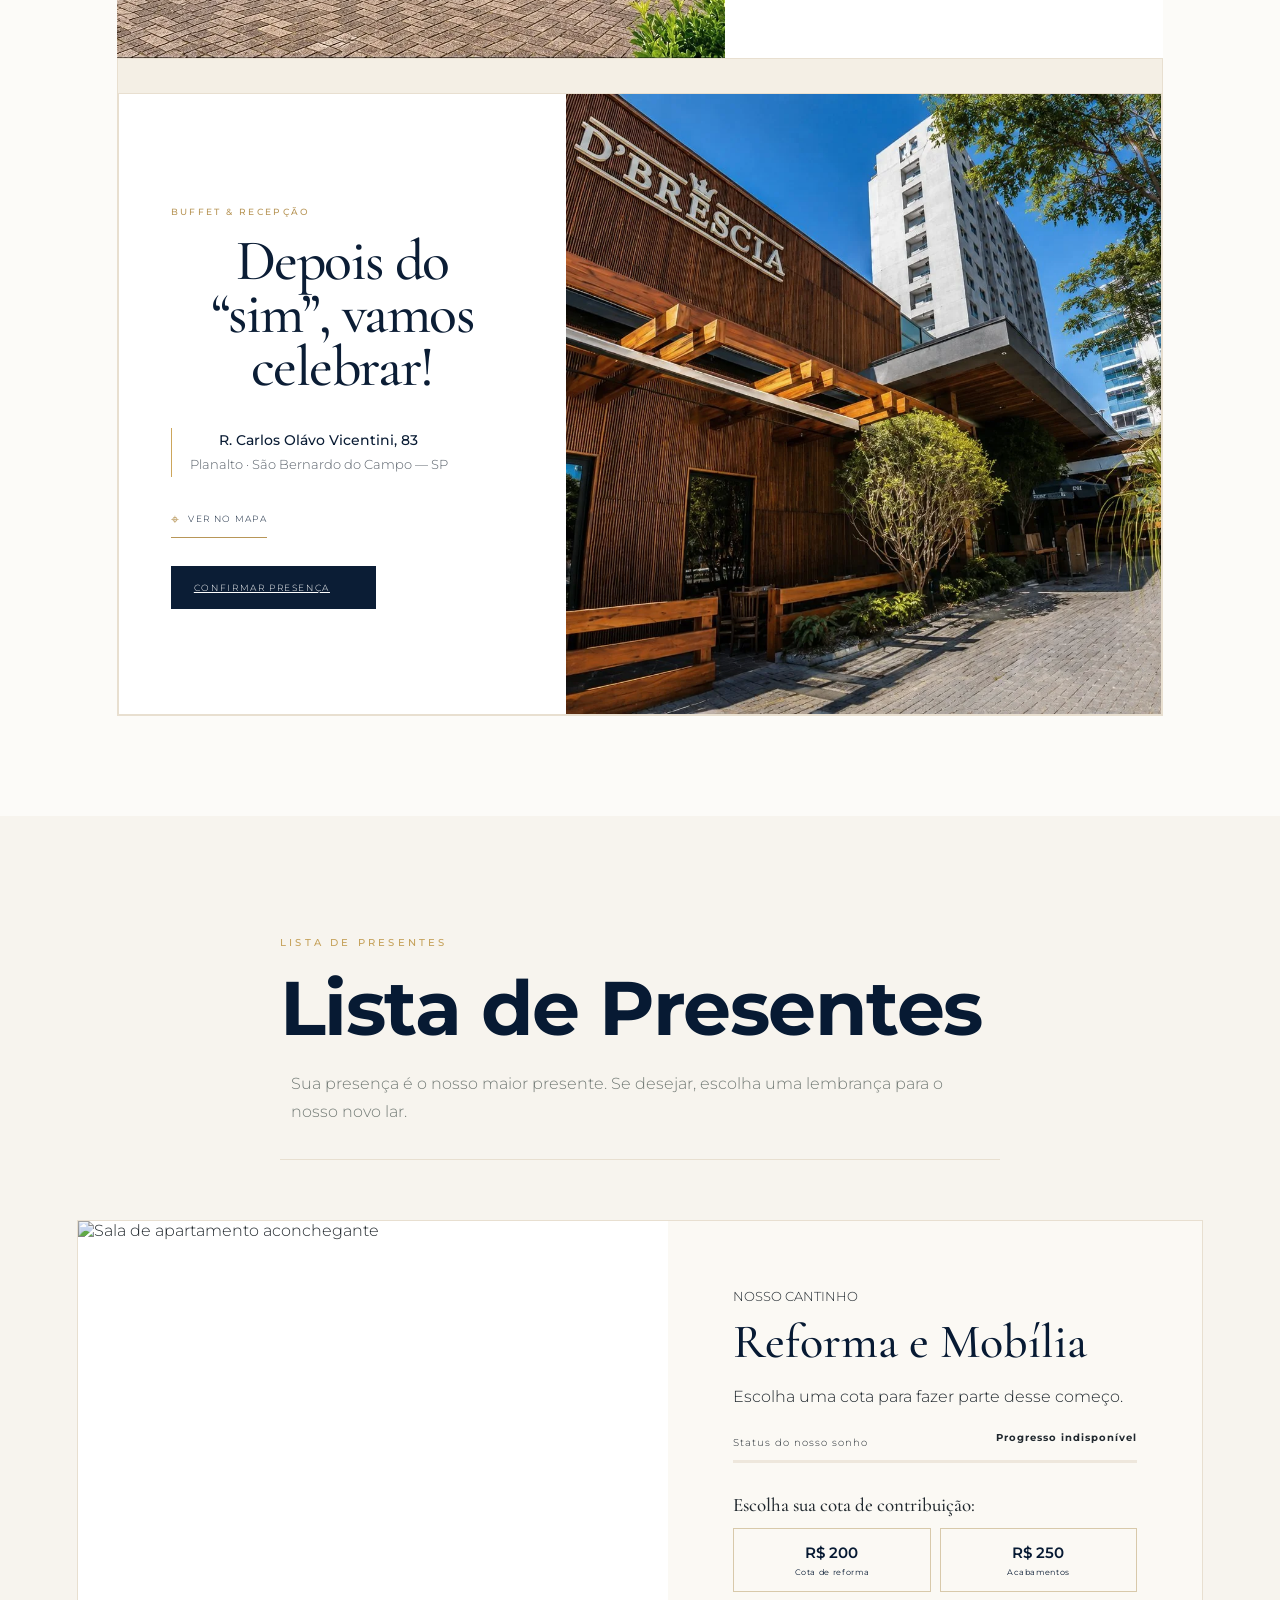
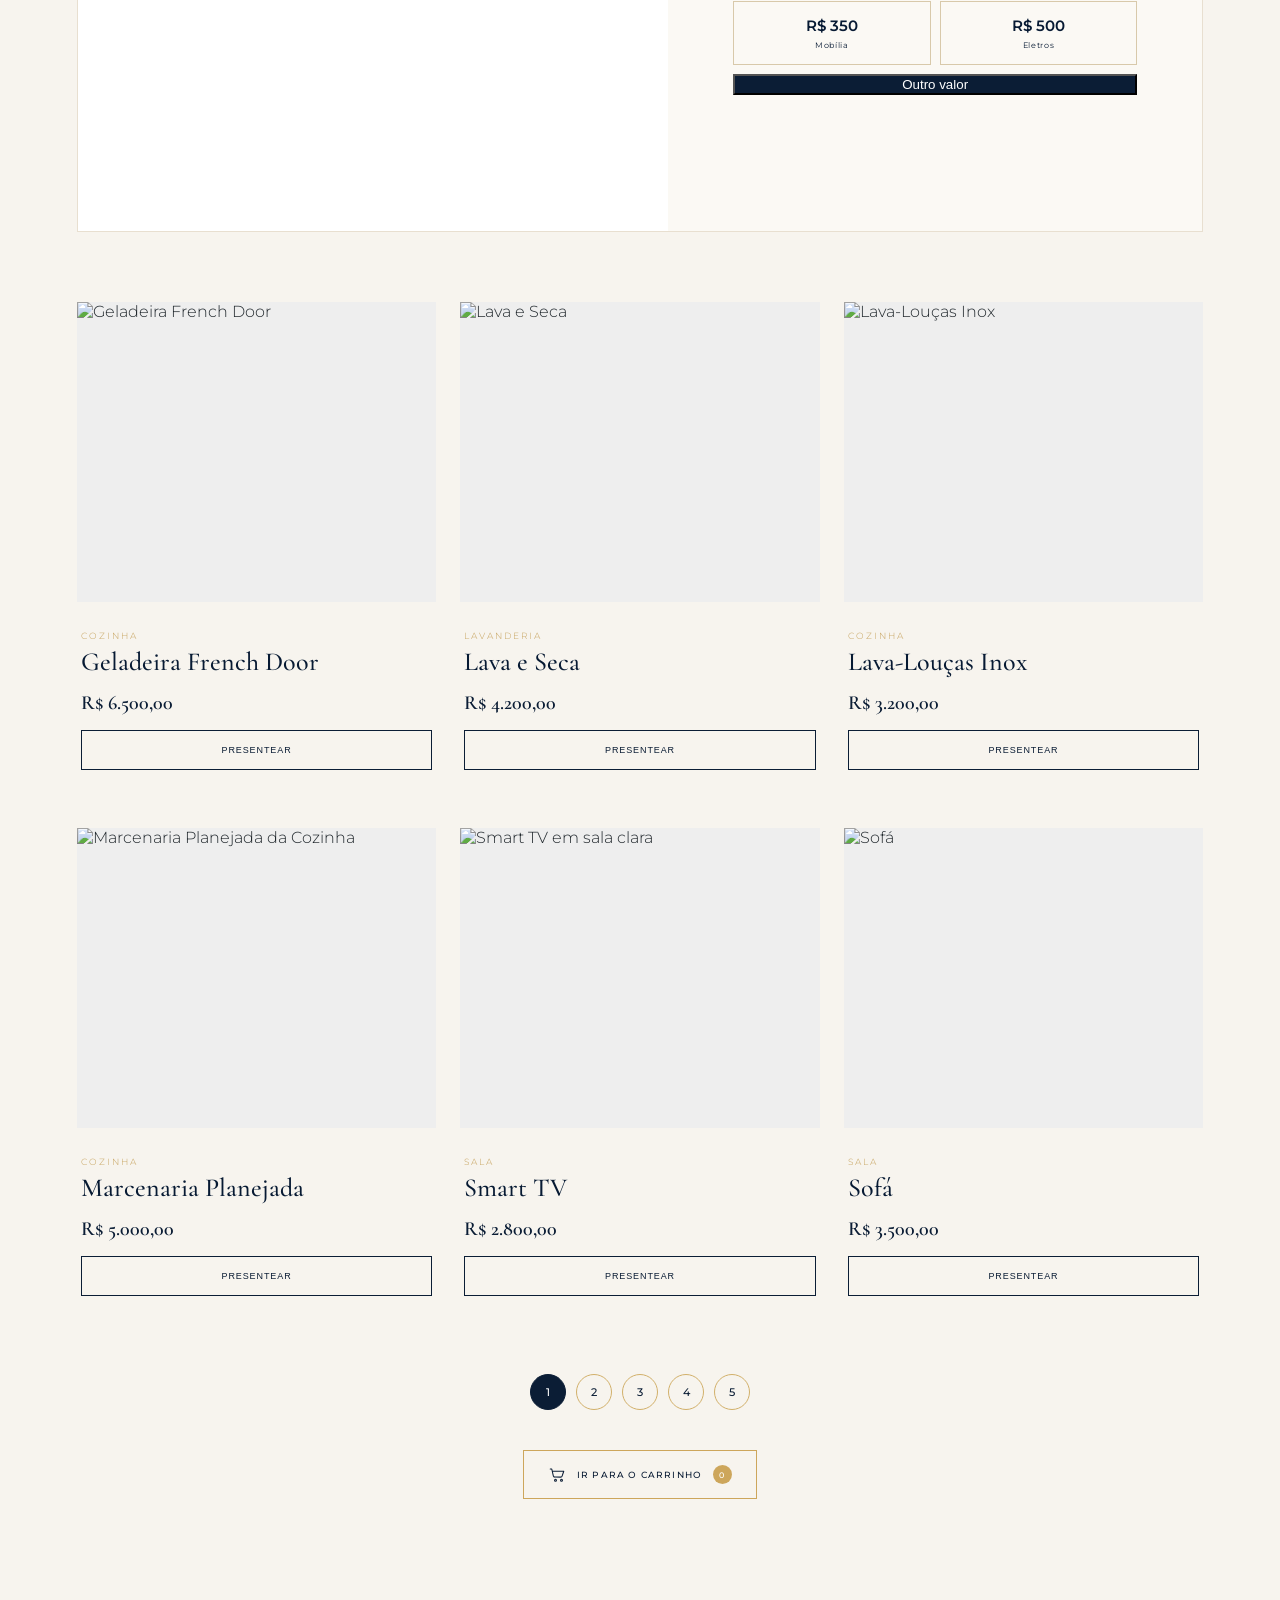
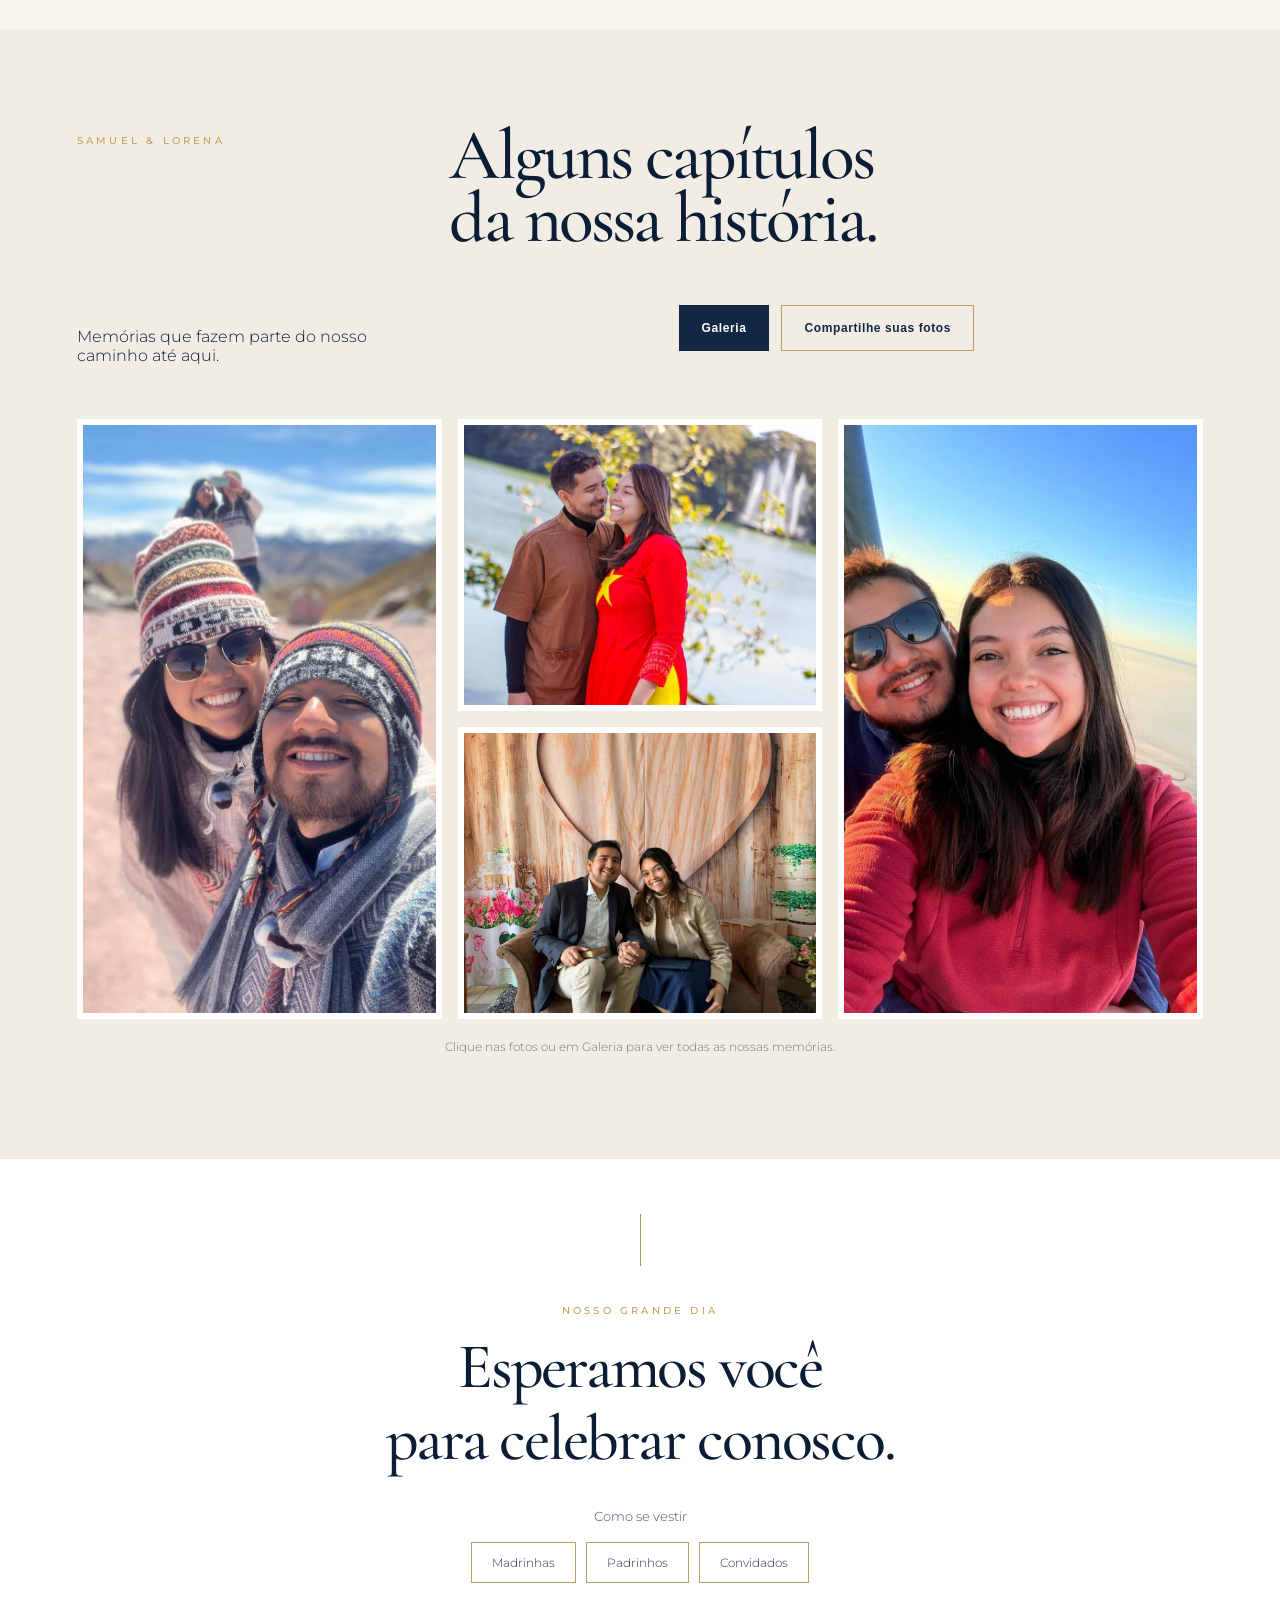
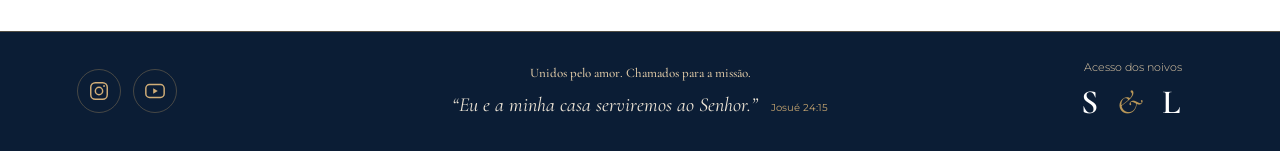
==== commit aca7e171: "Update wedding cover photo and refresh installed app cache" ====
--- a/index.html
+++ b/index.html
@@ -6,8 +6,8 @@
 <meta name="description" content="Samuel & Lorena — 14 de fevereiro de 2027 às 11h45.">
 <meta property="og:type" content="website"><meta property="og:locale" content="pt_BR"><meta property="og:site_name" content="Samuel & Lorena">
 <meta property="og:title" content="Samuel & Lorena | 14.02.2027"><meta property="og:description" content="Você faz parte do nosso grande dia.">
-<meta property="og:url" content="https://casamento-samuel-lorena.vercel.app/"><meta property="og:image" content="https://casamento-samuel-lorena.vercel.app/assets/hero.jpg"><meta property="og:image:alt" content="Samuel e Lorena">
-<meta name="twitter:card" content="summary_large_image"><meta name="twitter:title" content="Samuel & Lorena | 14.02.2027"><meta name="twitter:image" content="https://casamento-samuel-lorena.vercel.app/assets/hero.jpg">
+<meta property="og:url" content="https://casamento-samuel-lorena.vercel.app/"><meta property="og:image" content="https://casamento-samuel-lorena.vercel.app/assets/capa-outubro-2026.jpg"><meta property="og:image:alt" content="Samuel e Lorena">
+<meta name="twitter:card" content="summary_large_image"><meta name="twitter:title" content="Samuel & Lorena | 14.02.2027"><meta name="twitter:image" content="https://casamento-samuel-lorena.vercel.app/assets/capa-outubro-2026.jpg">
 <link rel="preconnect" href="https://fonts.googleapis.com"><link rel="preconnect" href="https://fonts.gstatic.com" crossorigin>
 <link href="https://fonts.googleapis.com/css2?family=Cormorant+Garamond:ital,wght@0,500;0,600;1,500&family=Montserrat:wght@300;400;500;600&display=swap" rel="stylesheet">
 <link rel="stylesheet" href="styles.css?v=112"><link rel="stylesheet" href="pwa.css?v=60">
--- a/styles.css
+++ b/styles.css
@@ -221,3 +221,7 @@
 .v102-cart-bottom a:hover{background:#0b1d35;border-color:#0b1d35;color:#fff}
 .v101-more-wrap{display:none!important}
 @media(max-width:760px){.v102-gift-pages{margin-top:38px}.v102-cart-bottom a{width:100%;max-width:330px}}
+
+/* Capa atualizada em 18/10/2026; foco no casal. */
+.hero{background-image:url("assets/capa-outubro-2026.jpg")!important;background-position:40% center!important}
+@media(max-width:760px){.hero{background-position:40% center!important}}
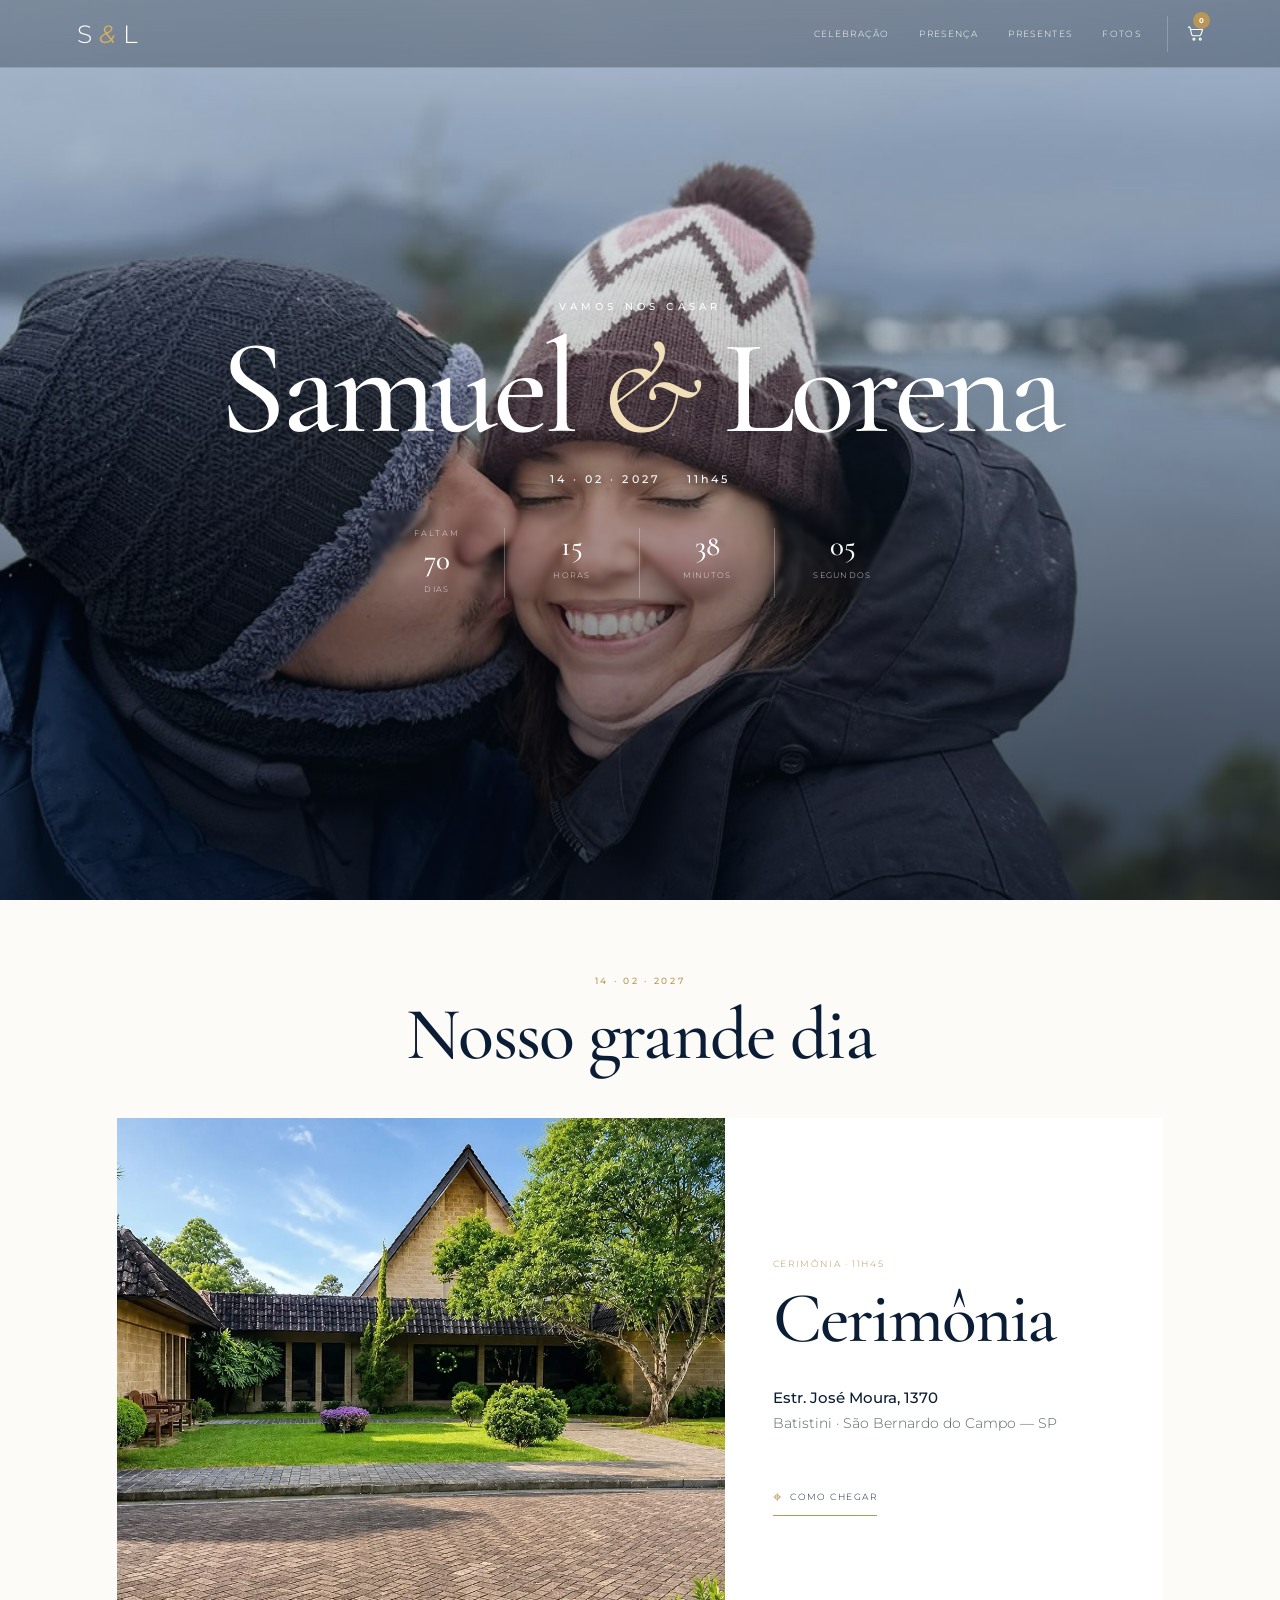
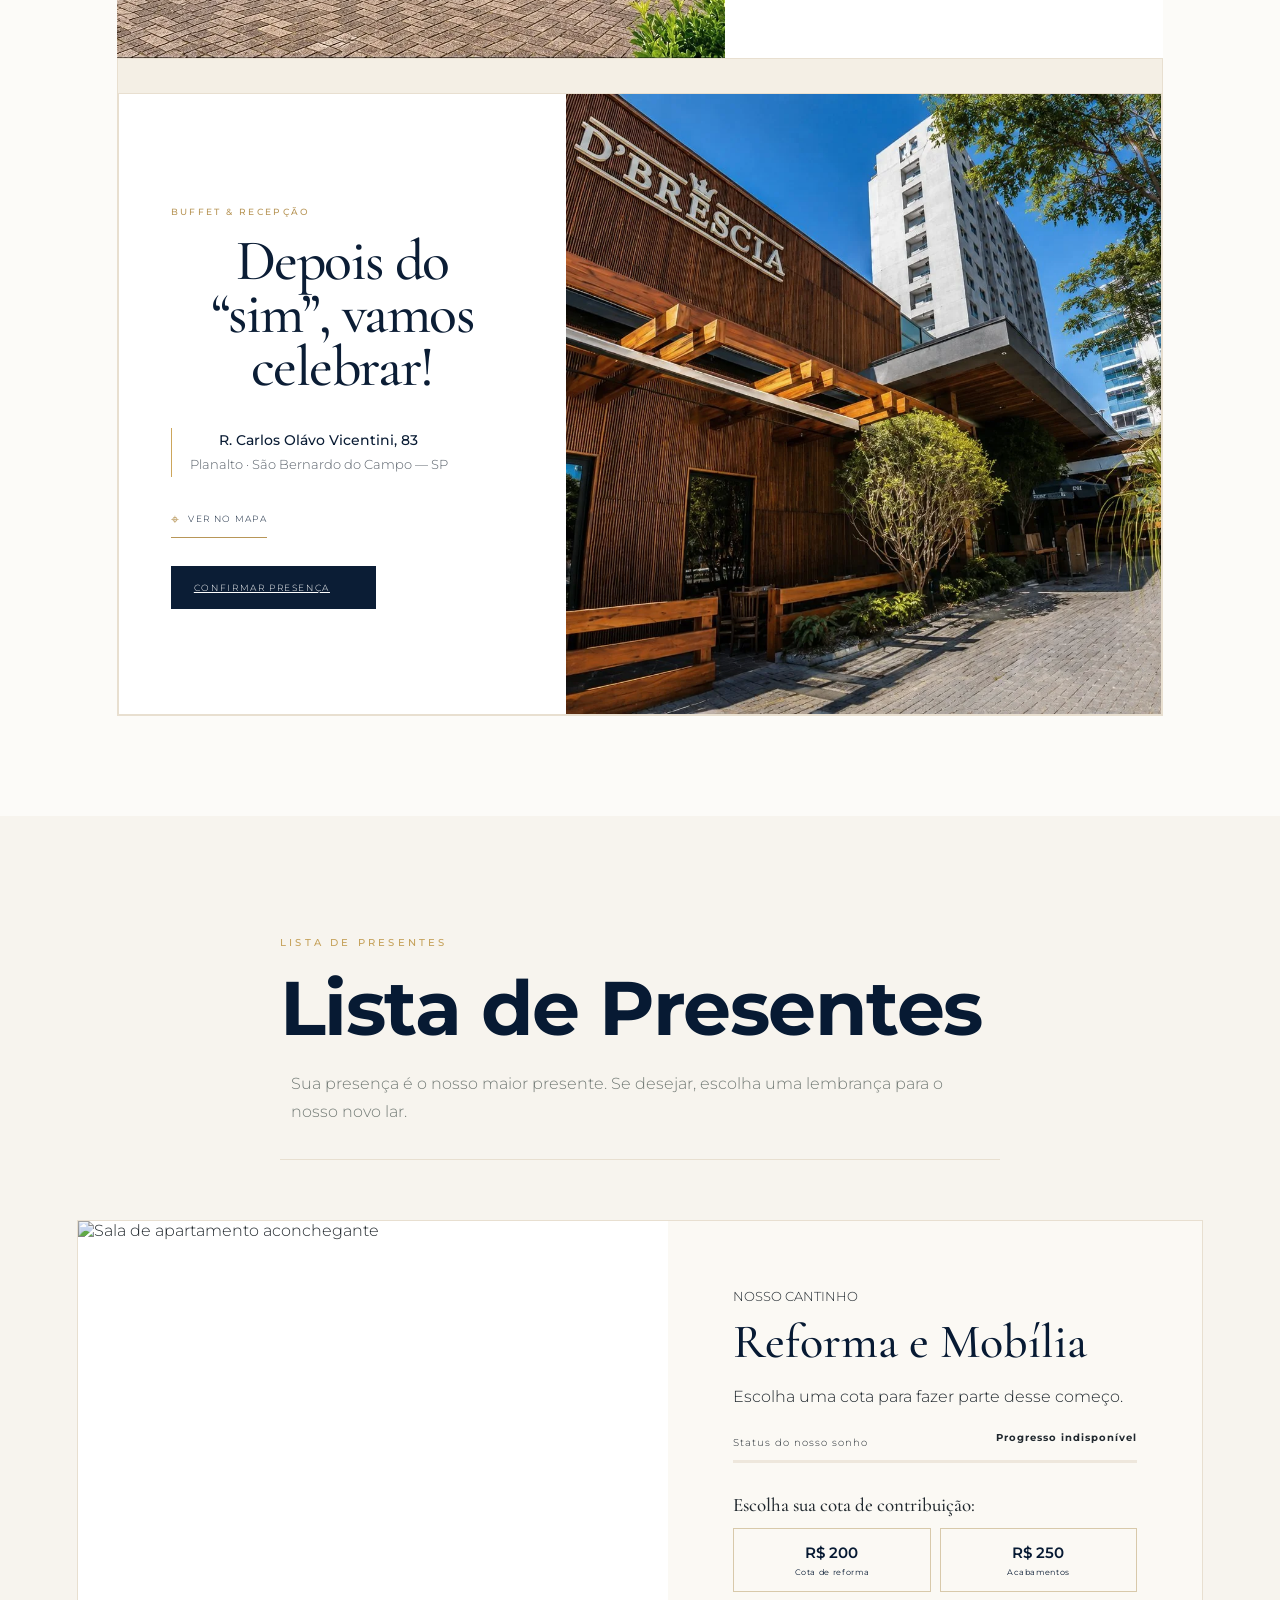
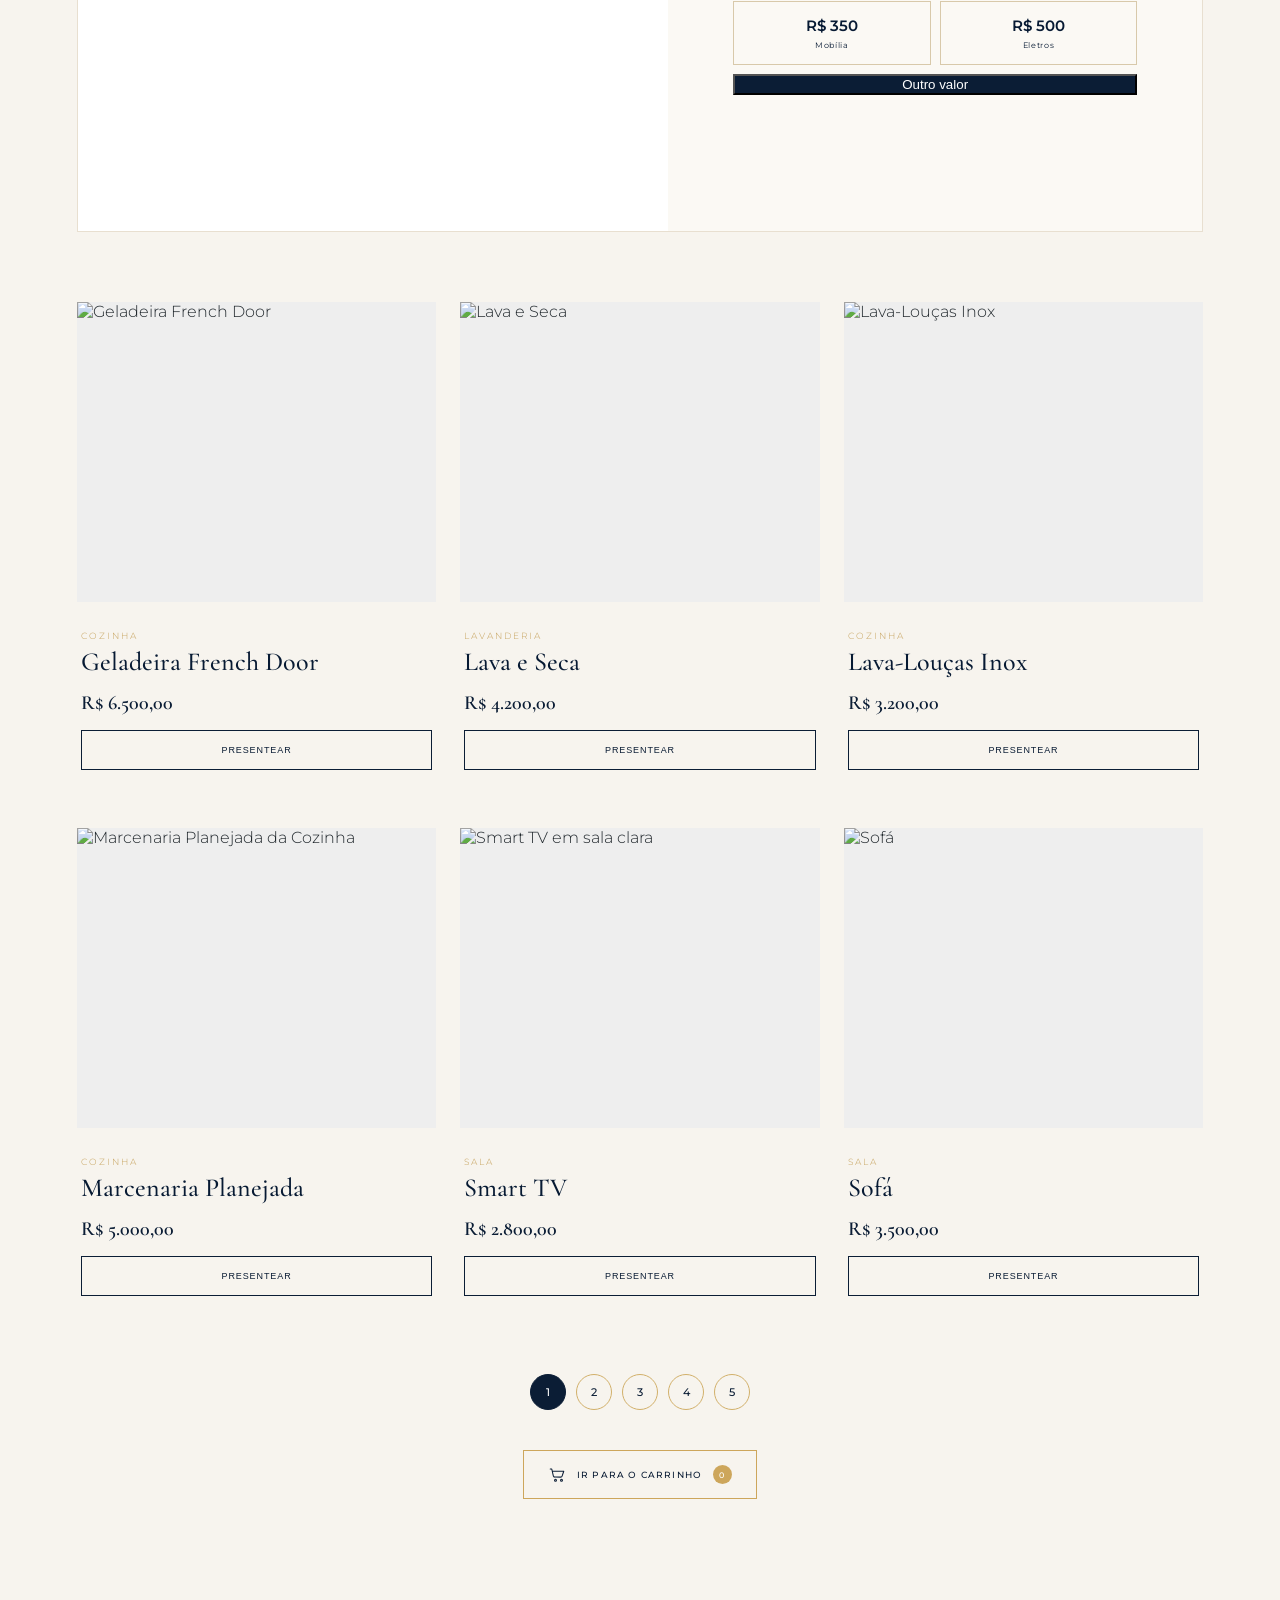
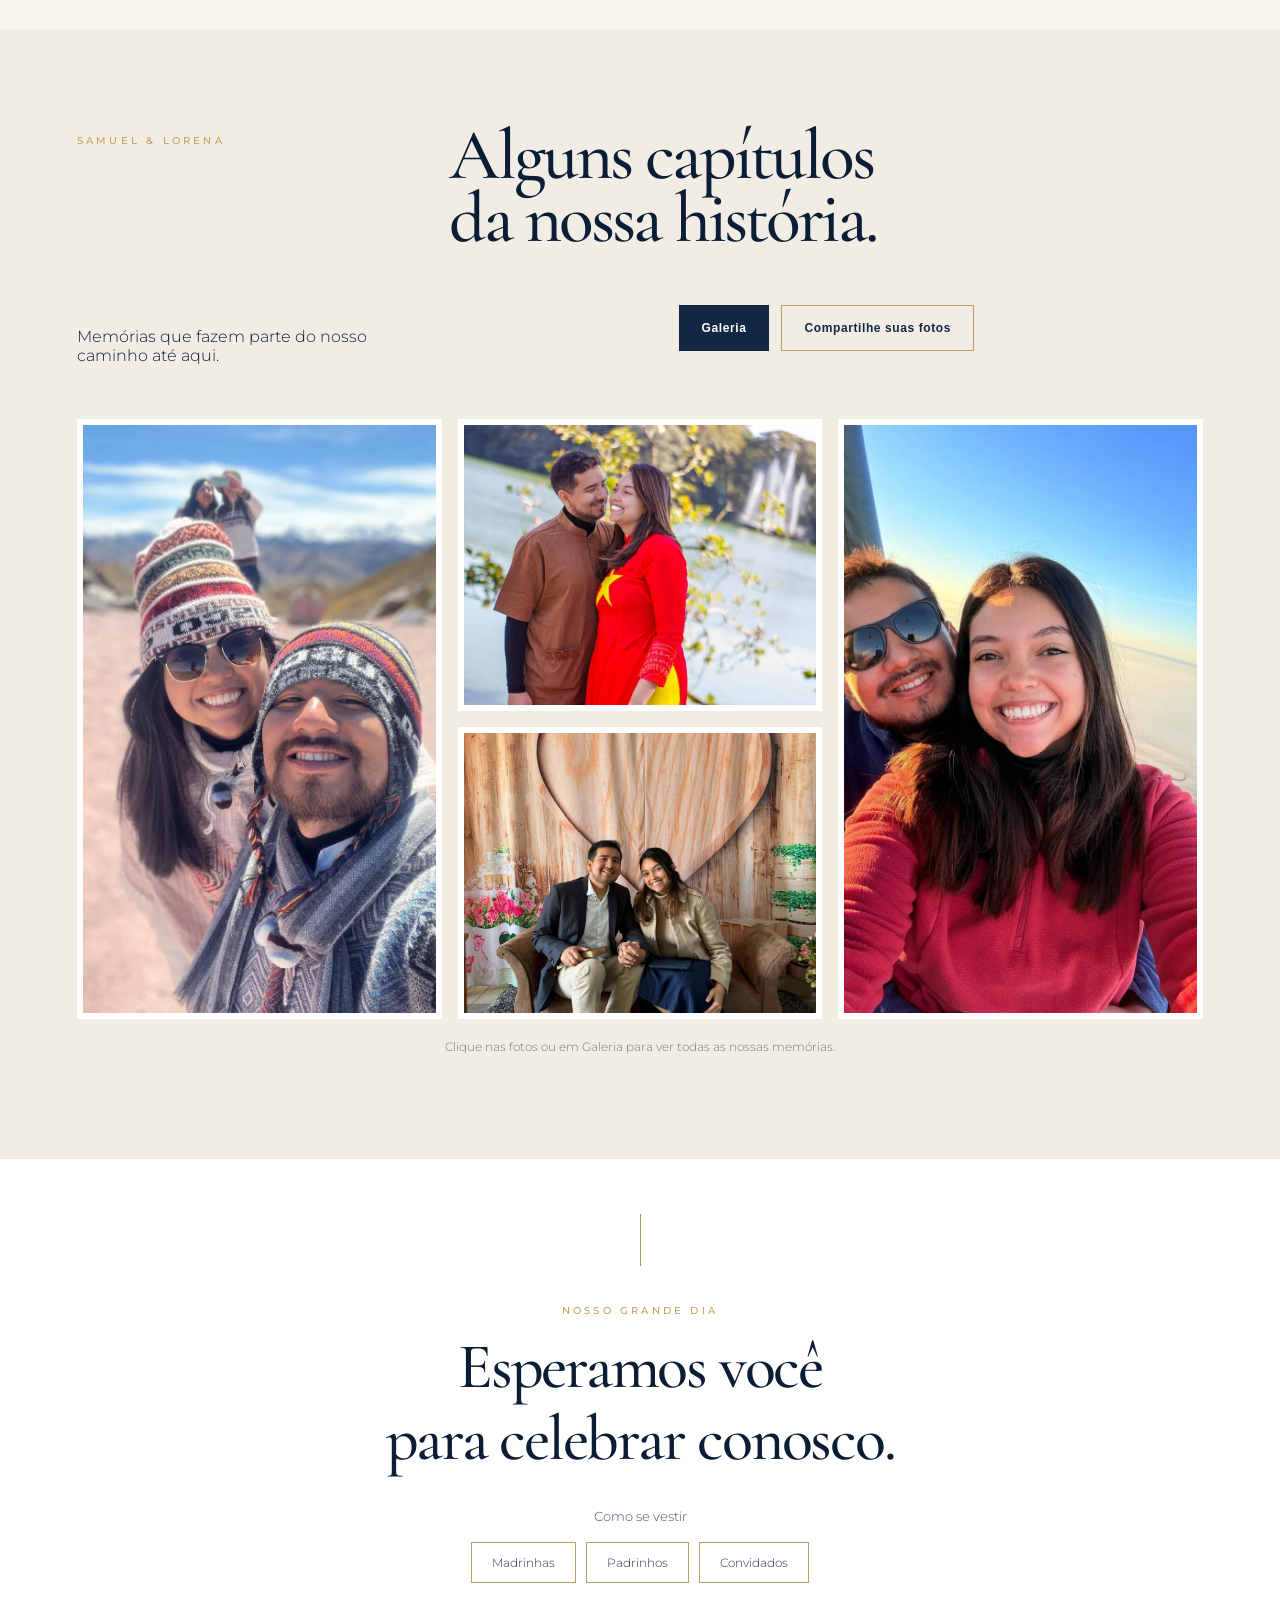
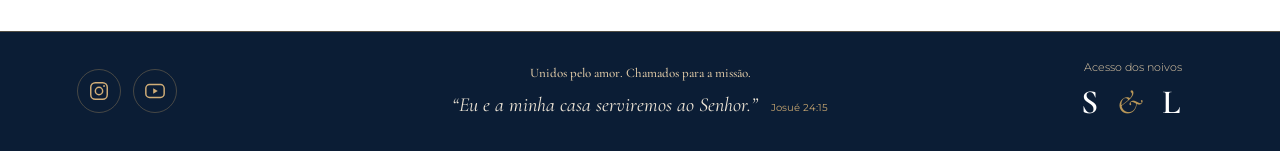
==== commit fc201083: "Refresh cover stylesheet URL" ====
--- a/index.html
+++ b/index.html
@@ -10,7 +10,7 @@
 <meta name="twitter:card" content="summary_large_image"><meta name="twitter:title" content="Samuel & Lorena | 14.02.2027"><meta name="twitter:image" content="https://casamento-samuel-lorena.vercel.app/assets/capa-outubro-2026.jpg">
 <link rel="preconnect" href="https://fonts.googleapis.com"><link rel="preconnect" href="https://fonts.gstatic.com" crossorigin>
 <link href="https://fonts.googleapis.com/css2?family=Cormorant+Garamond:ital,wght@0,500;0,600;1,500&family=Montserrat:wght@300;400;500;600&display=swap" rel="stylesheet">
-<link rel="stylesheet" href="styles.css?v=112"><link rel="stylesheet" href="pwa.css?v=60">
+<link rel="stylesheet" href="styles.css?v=cover20261018"><link rel="stylesheet" href="pwa.css?v=60">
 <link rel="icon" href="/favicon.ico?v=sl4" sizes="any"><link rel="icon" type="image/svg+xml" href="/favicon.svg?v=sl4"><link rel="apple-touch-icon" href="/assets/app-icon-192-sl-white.png"><link rel="manifest" href="/manifest.webmanifest">
 <style>
 .sl-unified{padding-bottom:65px}.sl-gallery-actions{display:flex;gap:12px;justify-content:center;flex-wrap:wrap;margin:25px auto 30px}.sl-gallery-actions button,.sl-gallery-actions a{font:600 12px Arial,sans-serif;letter-spacing:.05em;padding:15px 22px;text-decoration:none;cursor:pointer}.sl-gallery-actions button{background:#122743;color:white;border:1px solid #122743}.sl-gallery-actions a{color:#122743;border:1px solid #bd9c68}.sl-gallery-grid{display:grid;grid-template-columns:repeat(3,minmax(0,1fr));gap:12px;max-width:1400px;margin:auto;align-items:start}.sl-gallery-photo{background:#fff;border:0;padding:6px;cursor:zoom-in;min-width:0;box-shadow:0 1px 10px #00000010}.sl-gallery-photo img{display:block;width:100%;height:auto;object-fit:contain}.sl-gallery-caption{text-align:center;font-size:12px;margin:20px auto 40px;color:#82776a}.sl-upload{max-width:850px;margin:35px auto 0;padding:35px;background:#fff;border-top:2px solid #bd9c68;text-align:center}.sl-upload h3{font:normal clamp(28px,4vw,42px) Georgia,serif;color:#122743}.sl-upload p{font-size:14px;line-height:1.7}.sl-upload form{max-width:560px;margin:25px auto;text-align:left;display:grid;gap:15px}.sl-upload label{display:grid;gap:7px;font-size:13px;color:#122743}.sl-upload input{box-sizing:border-box;width:100%;padding:13px;border:1px solid #d8cdbf;font:inherit}.sl-upload button{background:#122743;color:white;border:0;padding:13px 19px;cursor:pointer}.sl-upload button:disabled{opacity:.6;cursor:wait}.sl-upload small{color:#756c64}.sl-upload .sl-admin-open{background:none;color:#776750;text-decoration:underline;font-size:12px}.sl-upload #slAdminPanel{border-top:1px solid #ddd0c0;margin-top:20px;padding-top:20px}.sl-actions{display:flex;gap:10px;flex-wrap:wrap}.sl-actions button{flex:1}.sl-photo-review{border:1px solid #e3d7c8;padding:14px;margin:12px 0;text-align:left}.sl-photo-review img{max-width:100%;max-height:300px;object-fit:contain}.sl-photo-review p{overflow-wrap:anywhere}.sl-photo-review .sl-actions button{font-size:12px}#slLightbox:not([hidden]){position:fixed;inset:0;background:#000e;display:flex;align-items:center;justify-content:center;z-index:9999;padding:30px}#slLightbox img{max-height:90vh;max-width:95vw;object-fit:contain}#slLightboxClose{position:absolute;right:22px;top:15px;background:none;border:0;color:white;font-size:38px;cursor:pointer}@media(max-width:650px){.sl-gallery-grid{grid-template-columns:repeat(2,minmax(0,1fr));gap:8px}.sl-upload{padding:24px 15px}.sl-gallery-actions button,.sl-gallery-actions a{width:100%;max-width:290px;text-align:center}}
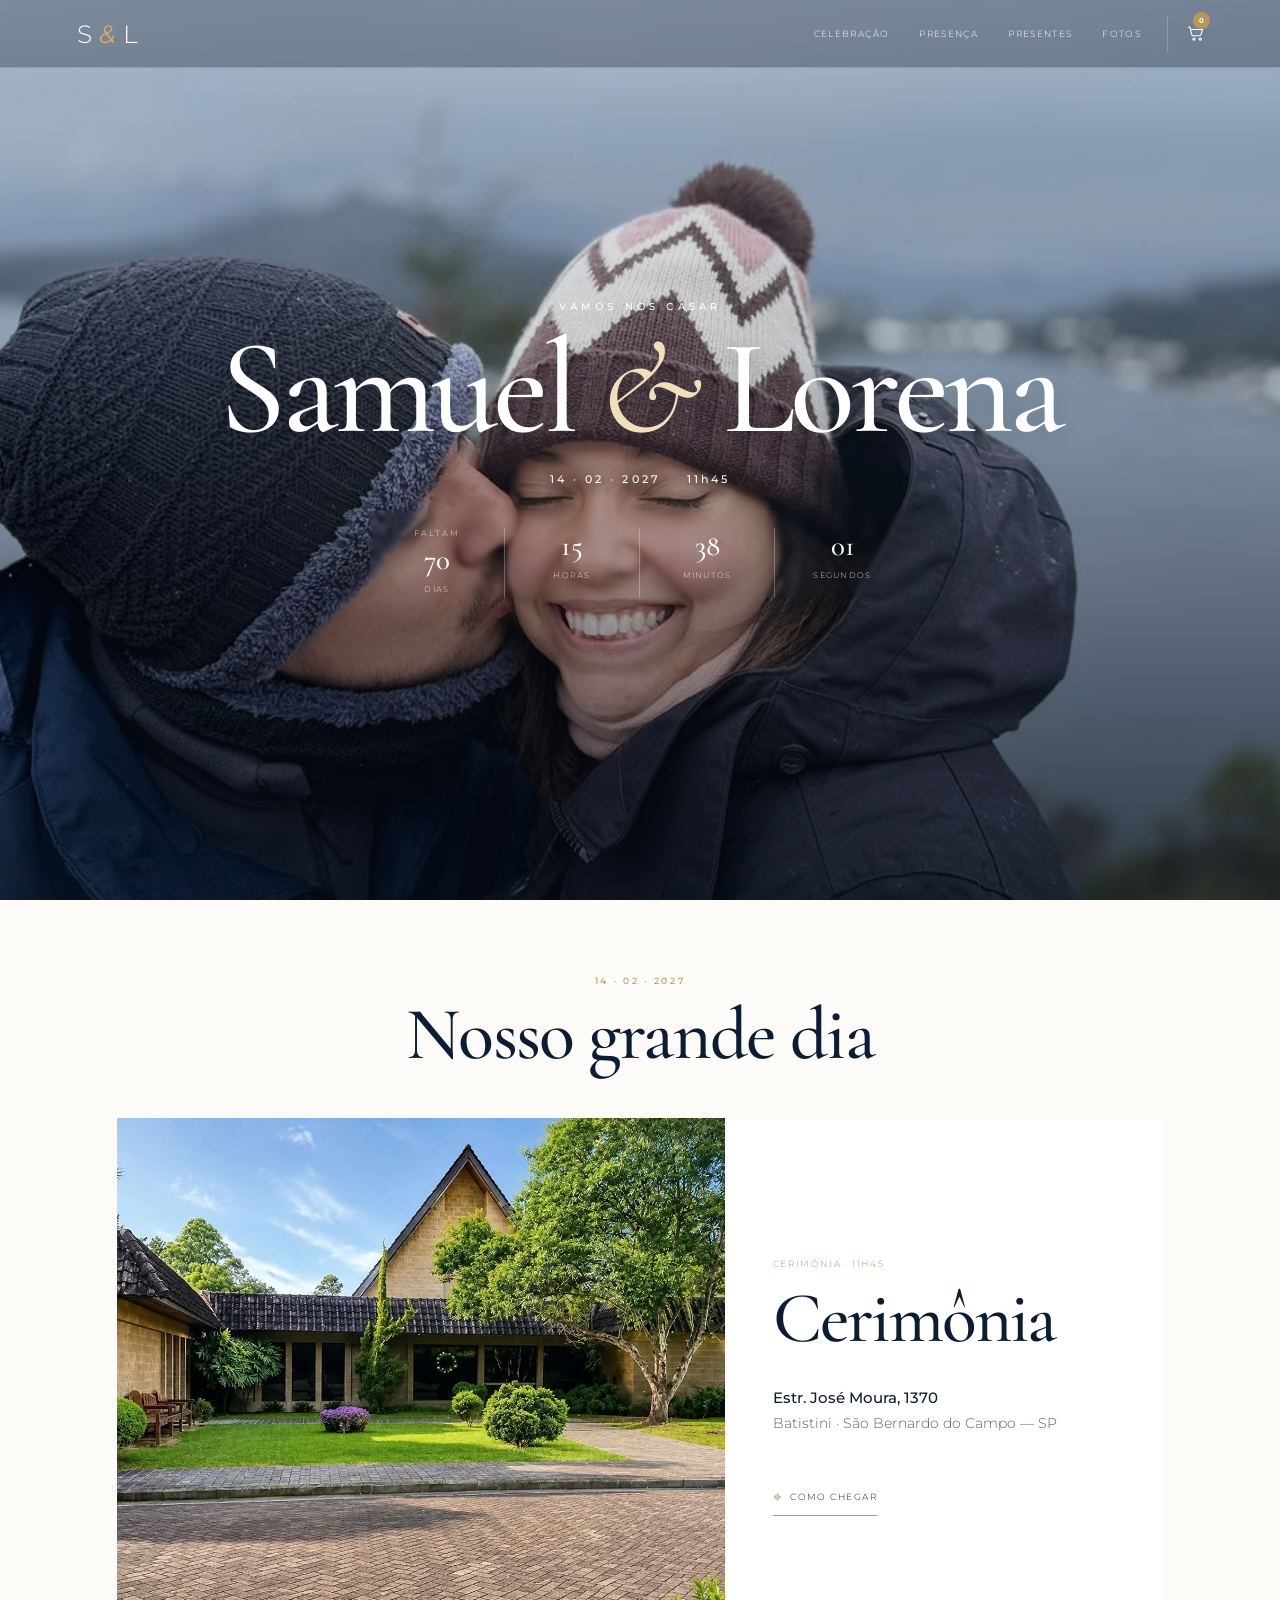
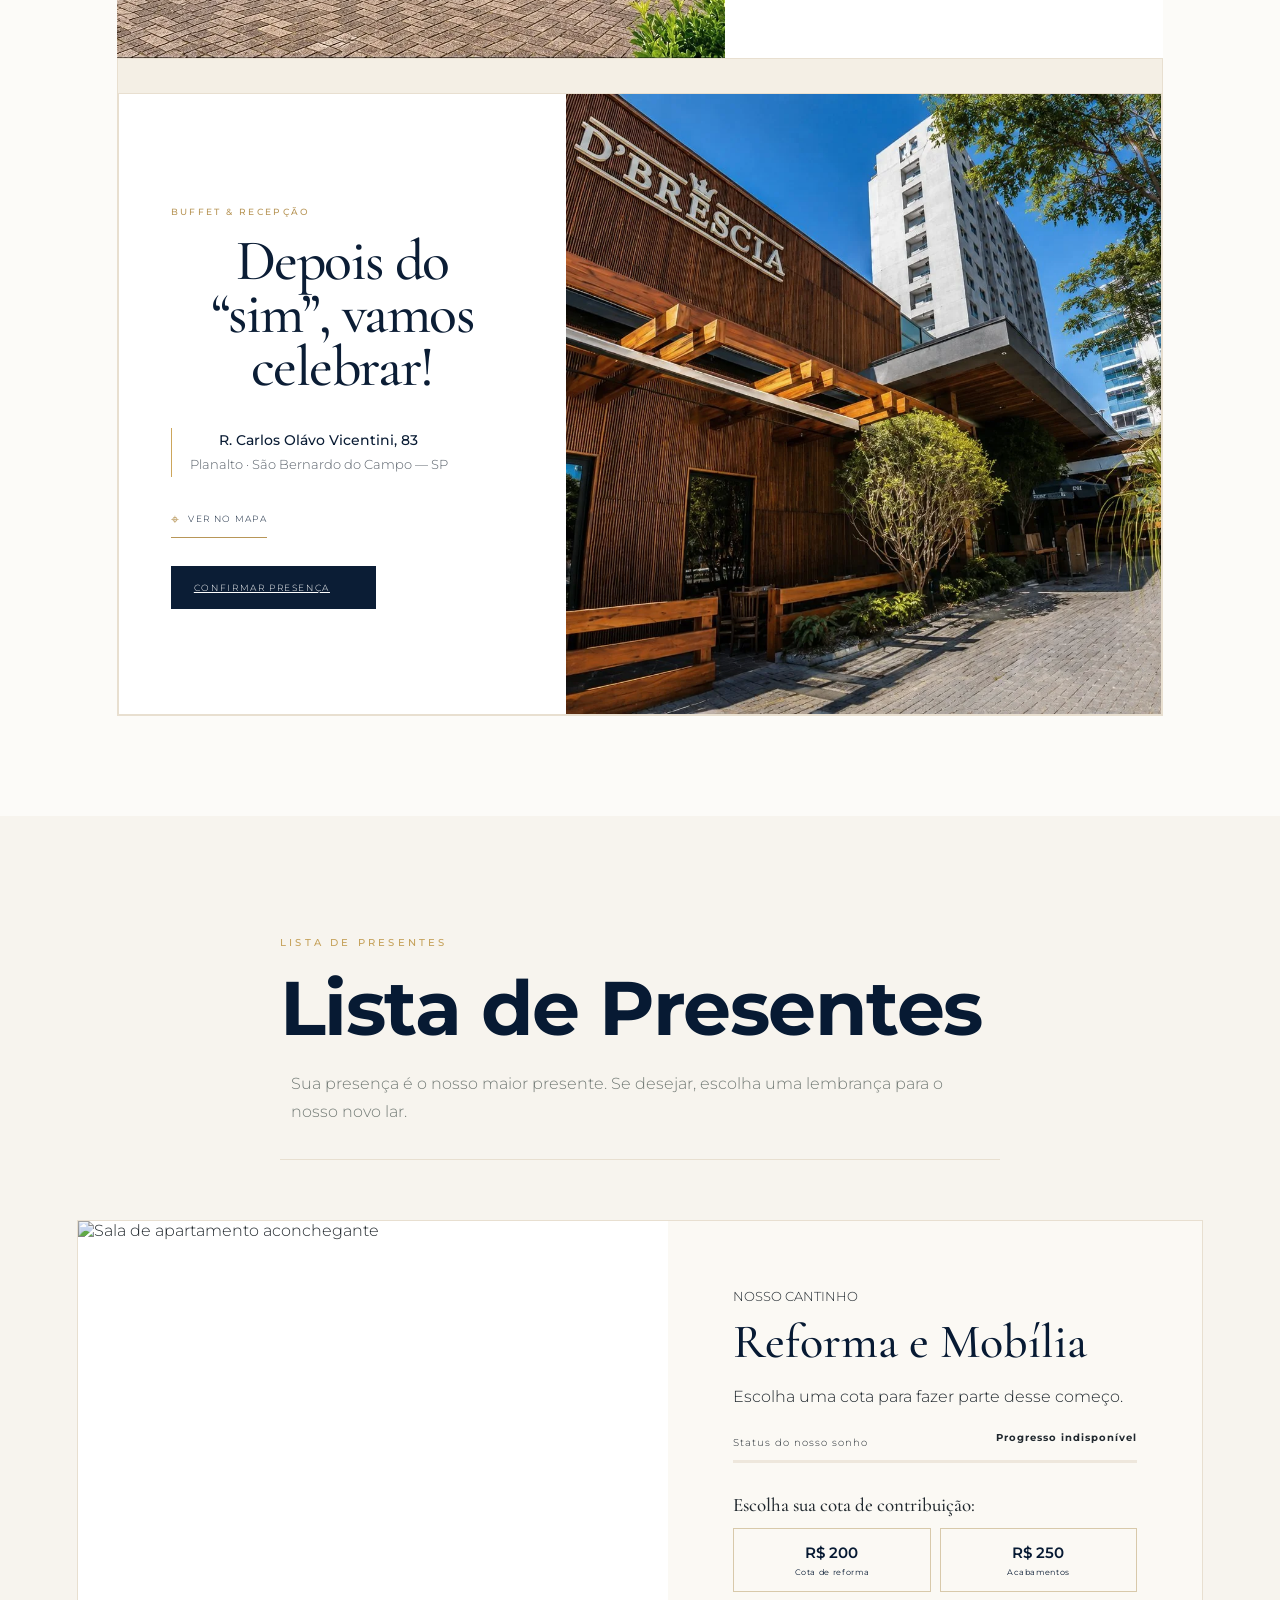
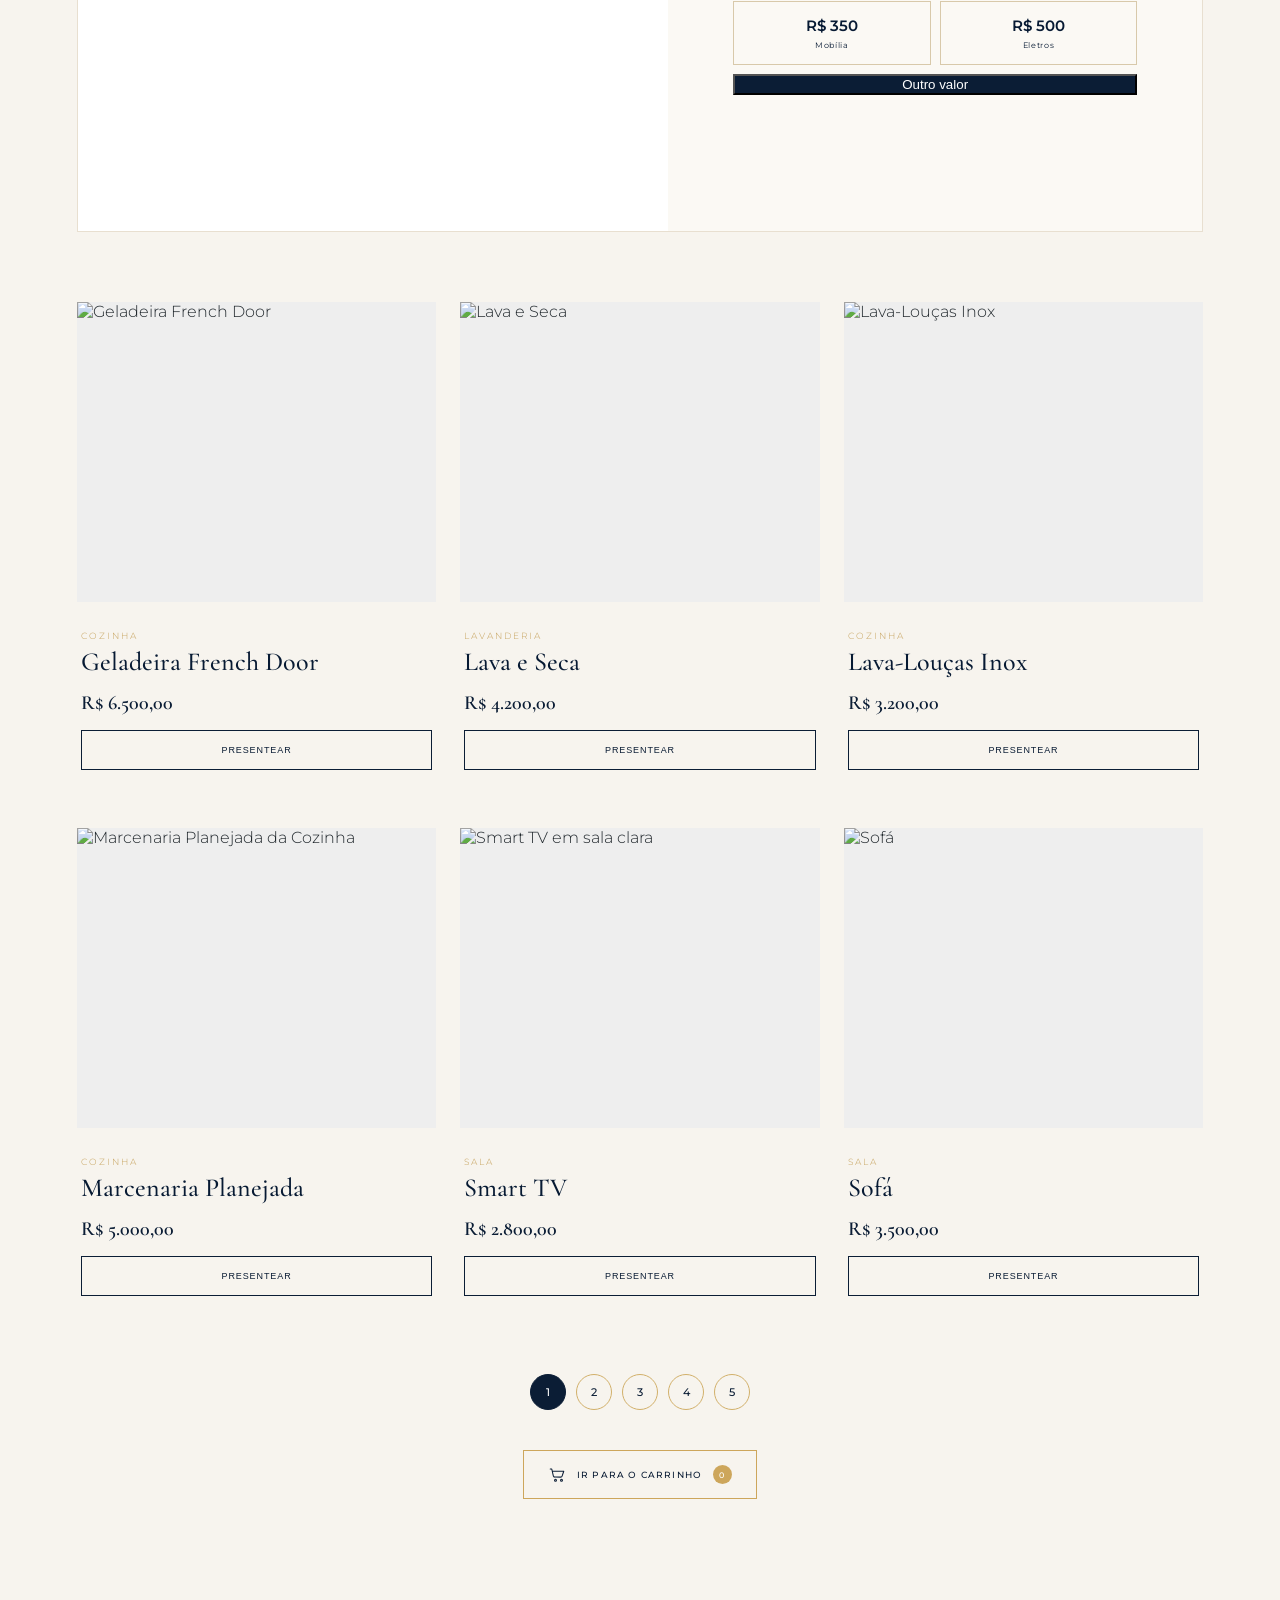
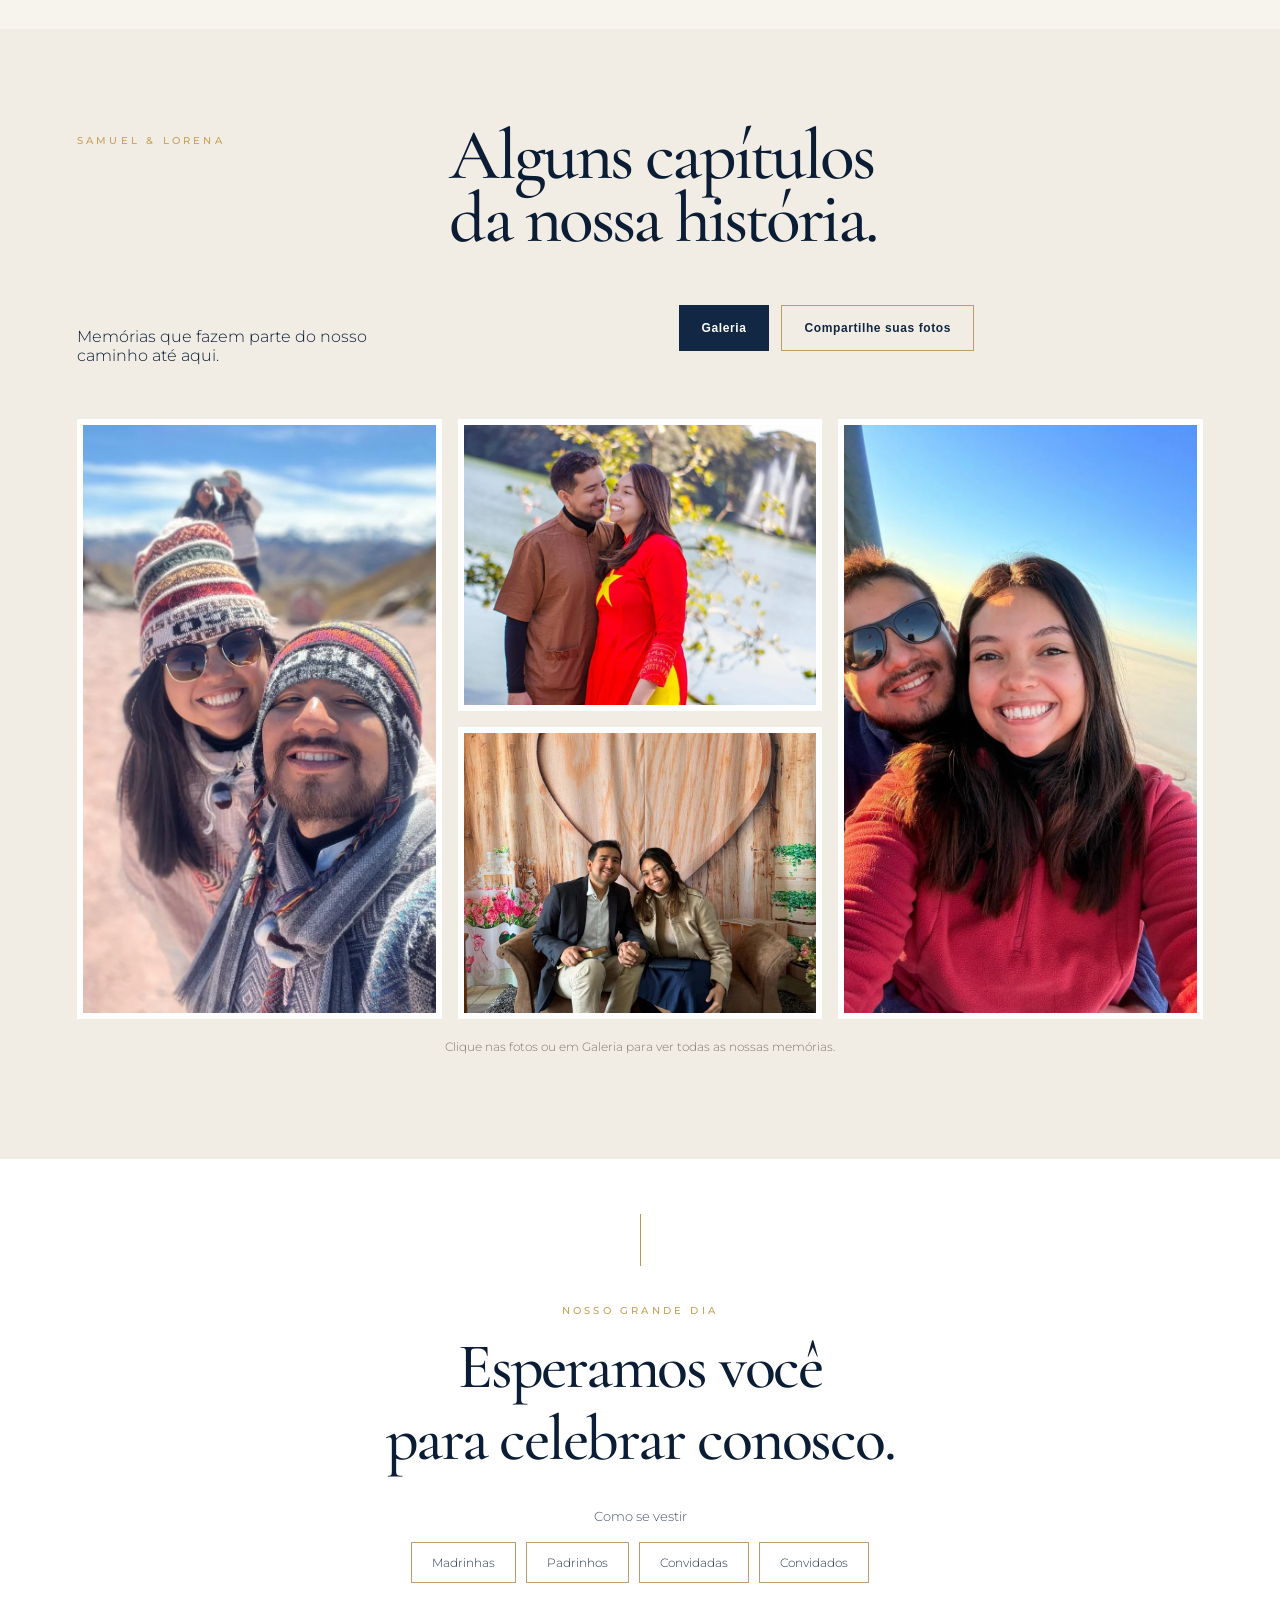
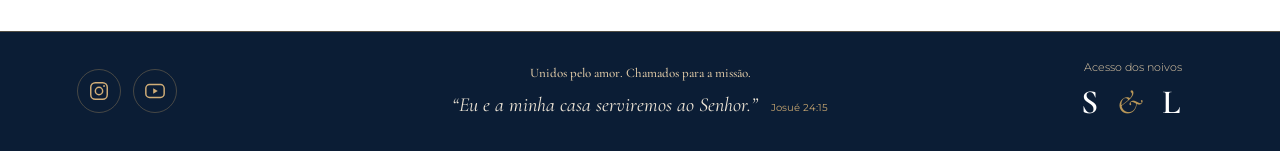
==== commit 70eaa6b1: "Add four dress guidelines and illustrative outfit examples" ====
--- a/index.html
+++ b/index.html
@@ -14,7 +14,7 @@
 <link rel="icon" href="/favicon.ico?v=sl4" sizes="any"><link rel="icon" type="image/svg+xml" href="/favicon.svg?v=sl4"><link rel="apple-touch-icon" href="/assets/app-icon-192-sl-white.png"><link rel="manifest" href="/manifest.webmanifest">
 <style>
 .sl-unified{padding-bottom:65px}.sl-gallery-actions{display:flex;gap:12px;justify-content:center;flex-wrap:wrap;margin:25px auto 30px}.sl-gallery-actions button,.sl-gallery-actions a{font:600 12px Arial,sans-serif;letter-spacing:.05em;padding:15px 22px;text-decoration:none;cursor:pointer}.sl-gallery-actions button{background:#122743;color:white;border:1px solid #122743}.sl-gallery-actions a{color:#122743;border:1px solid #bd9c68}.sl-gallery-grid{display:grid;grid-template-columns:repeat(3,minmax(0,1fr));gap:12px;max-width:1400px;margin:auto;align-items:start}.sl-gallery-photo{background:#fff;border:0;padding:6px;cursor:zoom-in;min-width:0;box-shadow:0 1px 10px #00000010}.sl-gallery-photo img{display:block;width:100%;height:auto;object-fit:contain}.sl-gallery-caption{text-align:center;font-size:12px;margin:20px auto 40px;color:#82776a}.sl-upload{max-width:850px;margin:35px auto 0;padding:35px;background:#fff;border-top:2px solid #bd9c68;text-align:center}.sl-upload h3{font:normal clamp(28px,4vw,42px) Georgia,serif;color:#122743}.sl-upload p{font-size:14px;line-height:1.7}.sl-upload form{max-width:560px;margin:25px auto;text-align:left;display:grid;gap:15px}.sl-upload label{display:grid;gap:7px;font-size:13px;color:#122743}.sl-upload input{box-sizing:border-box;width:100%;padding:13px;border:1px solid #d8cdbf;font:inherit}.sl-upload button{background:#122743;color:white;border:0;padding:13px 19px;cursor:pointer}.sl-upload button:disabled{opacity:.6;cursor:wait}.sl-upload small{color:#756c64}.sl-upload .sl-admin-open{background:none;color:#776750;text-decoration:underline;font-size:12px}.sl-upload #slAdminPanel{border-top:1px solid #ddd0c0;margin-top:20px;padding-top:20px}.sl-actions{display:flex;gap:10px;flex-wrap:wrap}.sl-actions button{flex:1}.sl-photo-review{border:1px solid #e3d7c8;padding:14px;margin:12px 0;text-align:left}.sl-photo-review img{max-width:100%;max-height:300px;object-fit:contain}.sl-photo-review p{overflow-wrap:anywhere}.sl-photo-review .sl-actions button{font-size:12px}#slLightbox:not([hidden]){position:fixed;inset:0;background:#000e;display:flex;align-items:center;justify-content:center;z-index:9999;padding:30px}#slLightbox img{max-height:90vh;max-width:95vw;object-fit:contain}#slLightboxClose{position:absolute;right:22px;top:15px;background:none;border:0;color:white;font-size:38px;cursor:pointer}@media(max-width:650px){.sl-gallery-grid{grid-template-columns:repeat(2,minmax(0,1fr));gap:8px}.sl-upload{padding:24px 15px}.sl-gallery-actions button,.sl-gallery-actions a{width:100%;max-width:290px;text-align:center}}
-</style><style>.sl-gallery-actions .sl-open-upload{color:#122743;background:transparent;border:1px solid #bd9c68}.sl-upload-modal:not([hidden]){position:fixed;inset:0;z-index:9998;display:flex;justify-content:center;align-items:center;padding:18px}.sl-upload-backdrop{position:absolute;inset:0;background:rgba(10,20,37,.72);backdrop-filter:blur(4px)}.sl-upload-dialog{position:relative;width:min(100%,760px);max-height:92dvh;overflow-y:auto;background:#f5f0e8;box-shadow:0 25px 90px #0005;border:1px solid #c7ae84}.sl-upload-close{position:sticky;top:8px;float:right;z-index:2;margin:10px 14px 0 0;background:#122743;border:0;color:white;border-radius:50%;width:35px;height:35px;font-size:25px;cursor:pointer}.sl-upload{margin:0 auto;padding:34px 32px 42px;border-top:0;box-shadow:none}.sl-upload-modal .sl-upload form{margin-bottom:18px}.sl-upload-modal .sl-upload h3{font-size:clamp(27px,4vw,39px)}@media(max-width:650px){.sl-upload-modal:not([hidden]){padding:9px}.sl-upload-dialog{max-height:95dvh}.sl-upload{padding:25px 16px}.sl-upload-close{margin-right:8px}}</style><style>#slGalleryGrid{display:grid!important;grid-template-columns:repeat(3,minmax(0,1fr))!important;grid-template-rows:repeat(2,minmax(0,1fr));gap:16px;height:600px;align-items:stretch!important}#slGalleryGrid .sl-preview-photo{display:block;min-height:0;overflow:hidden;background:#fff;padding:6px;box-sizing:border-box}#slGalleryGrid .sl-preview-photo img{display:block;width:100%;height:100%;object-fit:cover}.preview-left{grid-column:1;grid-row:1/3}.preview-top{grid-column:2;grid-row:1}.preview-bottom{grid-column:2;grid-row:2}.preview-right{grid-column:3;grid-row:1/3}@media(max-width:700px){#slGalleryGrid{height:420px;gap:8px}}@media(max-width:450px){#slGalleryGrid{height:600px;grid-template-columns:repeat(2,minmax(0,1fr))!important;grid-template-rows:repeat(2,minmax(0,1fr))}.preview-left{grid-column:1;grid-row:1}.preview-top{grid-column:2;grid-row:1}.preview-bottom{grid-column:1;grid-row:2}.preview-right{grid-column:2;grid-row:2}}</style><style>.dress-intro{font-size:14px;line-height:1.7;margin:28px auto 20px}.dress-options,.wedding-socials{display:flex;justify-content:center;gap:14px;flex-wrap:wrap}.dress-options button{padding:14px 24px;background:#fff;color:#122743;border:1px solid #bd9c68;font:inherit;cursor:pointer}.wedding-socials{margin-top:22px;font-size:13px}#dressDialog{border:1px solid #bd9c68;padding:42px 28px;width:min(500px,calc(100% - 48px));box-sizing:border-box;color:#122743;text-align:center}#dressDialog::backdrop{background:#122743aa}#dressDialog h2{font-size:36px;margin:15px 0}#dressDescription{line-height:1.8;font-size:15px}#dressClose{position:absolute;right:12px;top:8px;border:0;background:none;font-size:28px;cursor:pointer;color:#122743}</style><script src="sugestoes-roupas.js" defer></script><style>.mission-subtitle{font-size:16px;line-height:1.7;margin:24px 16px}.mission-verse{margin:28px auto 36px;max-width:650px;padding:0 20px;font:italic 25px/1.5 "Cormorant Garamond",Georgia,serif;color:#8a6a3d}.mission-verse cite{display:block;margin-top:10px;font:normal 12px/1.6 Montserrat,Arial,sans-serif;letter-spacing:.1em}.wedding-socials a{color:inherit;text-decoration:none;border-bottom:1px solid #bd9c68;padding:8px 4px}.wedding-socials a:hover{text-decoration:underline}</style><style>.v75-closing{padding-top:70px!important;padding-bottom:65px!important}.mission-subtitle{font-size:13px;color:#82776a;margin-top:24px}.mission-verse{font-size:21px;margin:20px auto 32px}.dress-intro{font-size:12px}.dress-options{gap:10px}.dress-options button{font-size:12px;padding:12px 20px}footer{display:flex;align-items:center;justify-content:space-between;gap:24px;padding:35px max(24px,6vw)!important}footer .wedding-socials{order:-1;justify-content:flex-start;margin:0;gap:12px}footer .wedding-socials a{display:flex;align-items:center;justify-content:center;width:44px;height:44px;box-sizing:border-box;padding:10px;border:1px solid #bd9c6855;border-radius:50%;color:#d1ae78}footer .wedding-socials a:hover{background:#ffffff12}footer .wedding-socials a:focus-visible{outline:2px solid #d1ae78;outline-offset:4px}.wedding-socials svg{width:22px;height:22px;fill:none;stroke:currentColor;stroke-width:1.6}footer .monogram{margin:0!important}</style><style>footer{display:block!important;padding:42px max(24px,6vw) 26px!important}.footer-mission{text-align:center;max-width:700px;margin:0 auto 30px}.footer-mission .mission-subtitle{color:#e5ceaa;font-size:14px;margin:0 0 16px;line-height:1.7}.footer-mission .mission-verse{color:#f0e7d8;font-size:23px;margin:0;padding:0}.footer-mission .mission-verse cite{color:#c6a570;font-size:11px;margin-top:10px}.footer-base{display:flex;align-items:center;justify-content:space-between;gap:20px;border-top:1px solid #c6a57030;padding-top:22px}.v75-closing{padding-top:55px!important;padding-bottom:48px!important}.v75-closing h2{font-size:clamp(38px,5vw,68px)!important;line-height:1.12!important}.v75-closing .dress-intro{color:#46536a;font-size:13px;margin:30px auto 15px}.dress-options button{color:#25364c;transition:background .2s,color .2s}.dress-options button:hover{background:#f5eee3}.dress-options button:focus-visible{outline:2px solid #122743;outline-offset:3px}@media(max-width:500px){.footer-mission .mission-subtitle{font-size:12px}.footer-mission .mission-verse{font-size:21px}.footer-base{padding-top:18px}.v75-closing{padding-left:20px!important;padding-right:20px!important}}</style><style>footer.footer-inline{display:grid!important;grid-template-columns:140px minmax(0,1fr) 140px;align-items:center;gap:24px;padding:28px max(24px,6vw)!important}.footer-message{text-align:center}.footer-message p{color:#e5ceaa;font-size:13px;line-height:1.6;margin:0 0 6px}.footer-message blockquote{color:#f0e7d8;font:italic 20px/1.5 "Cormorant Garamond",Georgia,serif;margin:0}.footer-message cite{font:normal 10px/1.5 Montserrat,Arial,sans-serif;color:#c6a570;white-space:nowrap;margin-left:8px}.footer-inline .monogram{justify-self:end}.footer-inline .wedding-socials{order:initial;justify-self:start}@media(max-width:700px){footer.footer-inline{grid-template-columns:1fr auto;gap:20px;padding:26px 24px!important}.footer-message{grid-column:1/-1;grid-row:1}.footer-inline .wedding-socials{grid-row:2}.footer-inline .monogram{grid-row:2}.footer-message blockquote{font-size:19px}.footer-message cite{display:block;margin:6px 0 0}}</style><style>#shareWedding{display:none!important}</style><style>@media(max-width:760px){#v85Nav.open .v85-links{display:flex!important;background:#0e1c32!important;top:68px!important;border:1px solid #bd965660;box-shadow:0 12px 28px #0004;padding:14px 20px;gap:4px}#v85Nav .v85-links a{color:#fff!important;font-size:12px!important;padding:12px 0;min-height:44px;box-sizing:border-box}#v85Menu{min-height:44px;min-width:60px;cursor:pointer}}</style><style>@media(max-width:760px){body .section.venue .ceremony-card{grid-template-columns:minmax(0,1fr)!important;min-width:0}body .section.venue .ceremony-card>img{display:block;width:100%!important;height:auto!important;min-height:0!important;max-height:none!important;aspect-ratio:auto!important;object-fit:contain!important}body .section.venue .ceremony-card>div{min-width:0;padding:30px 24px!important}}</style></head><body>
+</style><style>.sl-gallery-actions .sl-open-upload{color:#122743;background:transparent;border:1px solid #bd9c68}.sl-upload-modal:not([hidden]){position:fixed;inset:0;z-index:9998;display:flex;justify-content:center;align-items:center;padding:18px}.sl-upload-backdrop{position:absolute;inset:0;background:rgba(10,20,37,.72);backdrop-filter:blur(4px)}.sl-upload-dialog{position:relative;width:min(100%,760px);max-height:92dvh;overflow-y:auto;background:#f5f0e8;box-shadow:0 25px 90px #0005;border:1px solid #c7ae84}.sl-upload-close{position:sticky;top:8px;float:right;z-index:2;margin:10px 14px 0 0;background:#122743;border:0;color:white;border-radius:50%;width:35px;height:35px;font-size:25px;cursor:pointer}.sl-upload{margin:0 auto;padding:34px 32px 42px;border-top:0;box-shadow:none}.sl-upload-modal .sl-upload form{margin-bottom:18px}.sl-upload-modal .sl-upload h3{font-size:clamp(27px,4vw,39px)}@media(max-width:650px){.sl-upload-modal:not([hidden]){padding:9px}.sl-upload-dialog{max-height:95dvh}.sl-upload{padding:25px 16px}.sl-upload-close{margin-right:8px}}</style><style>#slGalleryGrid{display:grid!important;grid-template-columns:repeat(3,minmax(0,1fr))!important;grid-template-rows:repeat(2,minmax(0,1fr));gap:16px;height:600px;align-items:stretch!important}#slGalleryGrid .sl-preview-photo{display:block;min-height:0;overflow:hidden;background:#fff;padding:6px;box-sizing:border-box}#slGalleryGrid .sl-preview-photo img{display:block;width:100%;height:100%;object-fit:cover}.preview-left{grid-column:1;grid-row:1/3}.preview-top{grid-column:2;grid-row:1}.preview-bottom{grid-column:2;grid-row:2}.preview-right{grid-column:3;grid-row:1/3}@media(max-width:700px){#slGalleryGrid{height:420px;gap:8px}}@media(max-width:450px){#slGalleryGrid{height:600px;grid-template-columns:repeat(2,minmax(0,1fr))!important;grid-template-rows:repeat(2,minmax(0,1fr))}.preview-left{grid-column:1;grid-row:1}.preview-top{grid-column:2;grid-row:1}.preview-bottom{grid-column:1;grid-row:2}.preview-right{grid-column:2;grid-row:2}}</style><style>.dress-intro{font-size:14px;line-height:1.7;margin:28px auto 20px}.dress-options,.wedding-socials{display:flex;justify-content:center;gap:14px;flex-wrap:wrap}.dress-options button{padding:14px 24px;background:#fff;color:#122743;border:1px solid #bd9c68;font:inherit;cursor:pointer}.wedding-socials{margin-top:22px;font-size:13px}#dressDialog{border:1px solid #bd9c68;padding:42px 28px;width:min(500px,calc(100% - 48px));box-sizing:border-box;color:#122743;text-align:center}#dressDialog::backdrop{background:#122743aa}#dressDialog h2{font-size:36px;margin:15px 0}#dressDescription{line-height:1.8;font-size:15px}#dressClose{position:absolute;right:12px;top:8px;border:0;background:none;font-size:28px;cursor:pointer;color:#122743}</style><script src="sugestoes-roupas.js?v=20261018" defer></script><style>.mission-subtitle{font-size:16px;line-height:1.7;margin:24px 16px}.mission-verse{margin:28px auto 36px;max-width:650px;padding:0 20px;font:italic 25px/1.5 "Cormorant Garamond",Georgia,serif;color:#8a6a3d}.mission-verse cite{display:block;margin-top:10px;font:normal 12px/1.6 Montserrat,Arial,sans-serif;letter-spacing:.1em}.wedding-socials a{color:inherit;text-decoration:none;border-bottom:1px solid #bd9c68;padding:8px 4px}.wedding-socials a:hover{text-decoration:underline}</style><style>.v75-closing{padding-top:70px!important;padding-bottom:65px!important}.mission-subtitle{font-size:13px;color:#82776a;margin-top:24px}.mission-verse{font-size:21px;margin:20px auto 32px}.dress-intro{font-size:12px}.dress-options{gap:10px}.dress-options button{font-size:12px;padding:12px 20px}footer{display:flex;align-items:center;justify-content:space-between;gap:24px;padding:35px max(24px,6vw)!important}footer .wedding-socials{order:-1;justify-content:flex-start;margin:0;gap:12px}footer .wedding-socials a{display:flex;align-items:center;justify-content:center;width:44px;height:44px;box-sizing:border-box;padding:10px;border:1px solid #bd9c6855;border-radius:50%;color:#d1ae78}footer .wedding-socials a:hover{background:#ffffff12}footer .wedding-socials a:focus-visible{outline:2px solid #d1ae78;outline-offset:4px}.wedding-socials svg{width:22px;height:22px;fill:none;stroke:currentColor;stroke-width:1.6}footer .monogram{margin:0!important}</style><style>footer{display:block!important;padding:42px max(24px,6vw) 26px!important}.footer-mission{text-align:center;max-width:700px;margin:0 auto 30px}.footer-mission .mission-subtitle{color:#e5ceaa;font-size:14px;margin:0 0 16px;line-height:1.7}.footer-mission .mission-verse{color:#f0e7d8;font-size:23px;margin:0;padding:0}.footer-mission .mission-verse cite{color:#c6a570;font-size:11px;margin-top:10px}.footer-base{display:flex;align-items:center;justify-content:space-between;gap:20px;border-top:1px solid #c6a57030;padding-top:22px}.v75-closing{padding-top:55px!important;padding-bottom:48px!important}.v75-closing h2{font-size:clamp(38px,5vw,68px)!important;line-height:1.12!important}.v75-closing .dress-intro{color:#46536a;font-size:13px;margin:30px auto 15px}.dress-options button{color:#25364c;transition:background .2s,color .2s}.dress-options button:hover{background:#f5eee3}.dress-options button:focus-visible{outline:2px solid #122743;outline-offset:3px}@media(max-width:500px){.footer-mission .mission-subtitle{font-size:12px}.footer-mission .mission-verse{font-size:21px}.footer-base{padding-top:18px}.v75-closing{padding-left:20px!important;padding-right:20px!important}}</style><style>footer.footer-inline{display:grid!important;grid-template-columns:140px minmax(0,1fr) 140px;align-items:center;gap:24px;padding:28px max(24px,6vw)!important}.footer-message{text-align:center}.footer-message p{color:#e5ceaa;font-size:13px;line-height:1.6;margin:0 0 6px}.footer-message blockquote{color:#f0e7d8;font:italic 20px/1.5 "Cormorant Garamond",Georgia,serif;margin:0}.footer-message cite{font:normal 10px/1.5 Montserrat,Arial,sans-serif;color:#c6a570;white-space:nowrap;margin-left:8px}.footer-inline .monogram{justify-self:end}.footer-inline .wedding-socials{order:initial;justify-self:start}@media(max-width:700px){footer.footer-inline{grid-template-columns:1fr auto;gap:20px;padding:26px 24px!important}.footer-message{grid-column:1/-1;grid-row:1}.footer-inline .wedding-socials{grid-row:2}.footer-inline .monogram{grid-row:2}.footer-message blockquote{font-size:19px}.footer-message cite{display:block;margin:6px 0 0}}</style><style>#shareWedding{display:none!important}</style><style>@media(max-width:760px){#v85Nav.open .v85-links{display:flex!important;background:#0e1c32!important;top:68px!important;border:1px solid #bd965660;box-shadow:0 12px 28px #0004;padding:14px 20px;gap:4px}#v85Nav .v85-links a{color:#fff!important;font-size:12px!important;padding:12px 0;min-height:44px;box-sizing:border-box}#v85Menu{min-height:44px;min-width:60px;cursor:pointer}}</style><style>@media(max-width:760px){body .section.venue .ceremony-card{grid-template-columns:minmax(0,1fr)!important;min-width:0}body .section.venue .ceremony-card>img{display:block;width:100%!important;height:auto!important;min-height:0!important;max-height:none!important;aspect-ratio:auto!important;object-fit:contain!important}body .section.venue .ceremony-card>div{min-width:0;padding:30px 24px!important}}</style><style>#dressDialog{max-height:90dvh;overflow-y:auto;width:min(540px,calc(100% - 28px))}#dressClose{position:sticky;float:right;top:0;background:#fff;z-index:2;width:32px;height:32px}.dress-example{margin:24px auto 0;max-width:390px}.dress-example-image{position:relative;aspect-ratio:512/890;overflow:hidden;background:#f6f0e6}.dress-example-image img{position:absolute;top:-14%;width:300%;max-width:none;height:auto;left:0}.dress-example-image[data-category="padrinhos"] img{left:-100%}.dress-example-image[data-category="convidadas"] img,.dress-example-image[data-category="convidados"] img{left:-200%}.dress-example figcaption{padding:11px 8px;background:#f6f0e6;color:#775b32;font-size:12px;letter-spacing:.04em}.dress-example-note{font-size:11px!important;line-height:1.6;color:#6b645b}</style></head><body>
 <audio id="bgMusic" loop preload="auto" autoplay><source src="assets/musica.mp3" type="audio/mpeg"></audio>
 <button id="musicToggle" class="music-toggle" aria-label="Tocar ou pausar música">♪</button>
 
@@ -42,7 +42,7 @@
 <article class="gift-feature"><img src="https://images.unsplash.com/photo-1503387762-592deb58ef4e?auto=format&fit=crop&w=1200&q=85" alt="Sala de apartamento aconchegante"><div><small>NOSSO CANTINHO</small><h3>Reforma e Mobília</h3><p>Escolha uma cota para fazer parte desse começo.</p><div class="work-status"><span>Status do nosso sonho <b id="reformaPercent" style="float:right">Carregando...</b></span><div role="progressbar" id="reformaProgress" aria-label="Progresso da Reforma e Mobília" aria-valuemin="0" aria-valuemax="100" aria-valuenow="0"><i id="reformaProgressBar" style="width:0%"></i></div></div><h4>Escolha sua cota de contribuição:</h4><div class="quota-grid"><button class="quick-gift" data-id="reforma-200" data-name="Cota Reforma e Mobília R$ 200" data-price="200">R$ 200<small>Cota de reforma</small></button><button class="quick-gift" data-id="reforma-250" data-name="Cota Reforma e Mobília R$ 250" data-price="250">R$ 250<small>Acabamentos</small></button><button class="quick-gift" data-id="reforma-350" data-name="Cota Reforma e Mobília R$ 350" data-price="350">R$ 350<small>Mobília</small></button><button class="quick-gift" data-id="reforma-500" data-name="Cota Reforma e Mobília R$ 500" data-price="500">R$ 500<small>Eletros</small></button></div><button type="button" class="custom-quick" id="openCustomGift" aria-expanded="false" aria-controls="customGiftPanel">Outro valor</button><div id="customGiftPanel" hidden style="margin-top:14px;border:1px solid #d8c6a7;padding:22px;background:#fff"><label for="customGiftAmount" style="display:block;margin-bottom:12px;font-size:13px">Qual valor você deseja presentear?</label><div style="display:flex;align-items:center;gap:10px;border:1px solid #d8c6a7;padding:12px"><span>R$</span><input id="customGiftAmount" type="number" min="200" step="0.01" inputmode="decimal" placeholder="200,00" style="width:100%;border:0;outline:none;font:inherit;background:transparent"></div><small style="display:block;margin-top:8px">Valor mínimo: R$ 200,00</small><p id="customGiftError" role="alert" style="color:#a43b30;font-size:12px"></p><button type="button" id="confirmCustomGift" style="width:100%;padding:15px;background:#0b1d35;color:#fff;border:0;cursor:pointer">Adicionar ao carrinho</button></div></div></article>
 
 <div class="gift-store"><article class="gift-product gift-page-item" data-page="1" data-id="geladeira-french-door-6500" data-name="Geladeira French Door" data-price="6500"><img src="https://media.adeo.com/mkp/35e47c101ea6c1807a97a0c17978807c/media.jpg?fit=bounds&format=jpg&height=650&quality=80&width=650" alt="Geladeira French Door" loading="lazy"><div><small>COZINHA</small><h3>Geladeira French Door</h3><strong>R$ 6.500,00</strong><button class="add-gift">Presentear</button></div></article><article class="gift-product gift-page-item" data-page="1" data-id="lava-e-seca-4200" data-name="Lava e Seca" data-price="4200"><img src="https://www.billyguyatts.com.au/cdn/shop/files/FP-WD1871HG1-837122-01102025_20_6.jpg?v=1763709620&width=1445" alt="Lava e Seca" loading="lazy"><div><small>LAVANDERIA</small><h3>Lava e Seca</h3><strong>R$ 4.200,00</strong><button class="add-gift">Presentear</button></div></article><article class="gift-product gift-page-item" data-page="1" data-id="lava-loucas-inox-3200" data-name="Lava-Louças Inox" data-price="3200"><img src="https://cdn.idealo.com/folder/Product/202161/1/202161183/s10_produktbild_max_4/beko-bdfn36650xc.jpg" alt="Lava-Louças Inox" loading="lazy"><div><small>COZINHA</small><h3>Lava-Louças Inox</h3><strong>R$ 3.200,00</strong><button class="add-gift">Presentear</button></div></article><article class="gift-product gift-page-item" data-page="1" data-id="marcenaria-planejada-5000" data-name="Marcenaria Planejada" data-price="5000"><img src="https://images.unsplash.com/photo-1556911220-bff31c812dba?auto=format&fit=crop&w=900&q=85" alt="Marcenaria Planejada da Cozinha" loading="lazy"><div><small>COZINHA</small><h3>Marcenaria Planejada</h3><strong>R$ 5.000,00</strong><button class="add-gift">Presentear</button></div></article><article class="gift-product gift-page-item" data-page="1" data-id="smart-tv-2800" data-name="Smart TV" data-price="2800"><img src="https://product-image.hbh-woolacotts.co.uk/a4h57V5CdQvgOemCBKpYAWd9Ttk%3D/fit-in/500x500/filters%3Afill%28transparent%29/TV-55Z85AEB-12.jpg" alt="Smart TV em sala clara" loading="lazy"><div><small>SALA</small><h3>Smart TV</h3><strong>R$ 2.800,00</strong><button class="add-gift">Presentear</button></div></article><article class="gift-product gift-page-item" data-page="1" data-id="sofa-3500" data-name="Sofá" data-price="3500"><img src="https://www.salonemilano.it/sites/default/files/styles/libero/public/2024-02-22/Sofa_FUTURA4.jpg.webp?itok=gp1GK_-i" alt="Sofá" loading="lazy"><div><small>SALA</small><h3>Sofá</h3><strong>R$ 3.500,00</strong><button class="add-gift">Presentear</button></div></article><article class="gift-product v80-extra-gift gift-page-item" data-page="2" data-id="cama-queen-com-colchao-3500" data-name="Cama Queen com Colchão" data-price="3500"><img src="https://furnitureworld.co.nz/cdn/shop/files/nz-made-chelton-queen-bed-frame-plush-platinum.jpg?v=1782291511" alt="Cama Queen + Colchão Premium" loading="lazy"><div><small>QUARTO</small><h3>Cama Queen com Colchão</h3><strong>R$ 3.500,00</strong><button class="add-gift">Presentear</button></div></article><article class="gift-product v80-extra-gift gift-page-item" data-page="2" data-id="mesa-de-jantar-com-cadeiras-2800" data-name="Mesa de Jantar com Cadeiras" data-price="2800"><img src="https://i.pinimg.com/originals/9a/08/5f/9a085f2c321f5c540f0d7d30a947b9a4.jpg" alt="Mesa de Jantar + Cadeiras" loading="lazy"><div><small>SALA DE JANTAR</small><h3>Mesa de Jantar com Cadeiras</h3><strong>R$ 2.800,00</strong><button class="add-gift">Presentear</button></div></article><article class="gift-product v80-extra-gift gift-page-item" data-page="2" data-id="cooktop-de-inducao-1200" data-name="Cooktop de Indução" data-price="1200"><img src="https://cdn.prod.website-files.com/6391b8b8063c74b54a9d5e71/6391b8b8063c7431cc9d7695_K%C3%BCche-planen-AEG1.webp" alt="Cooktop de Indução" loading="lazy"><div><small>COZINHA</small><h3>Cooktop de Indução</h3><strong>R$ 1.200,00</strong><button class="add-gift">Presentear</button></div></article><article class="gift-product v80-extra-gift gift-page-item" data-page="2" data-id="micro-ondas-800" data-name="Micro-ondas" data-price="800"><img src="https://www.housedigest.com/img/gallery/where-to-place-your-kitchen-appliances-according-to-vastu-shastra/l-intro-1673717278.jpg" alt="Micro-ondas" loading="lazy"><div><small>COZINHA</small><h3>Micro-ondas</h3><strong>R$ 800,00</strong><button class="add-gift">Presentear</button></div></article><article class="gift-product v80-extra-gift gift-page-item" data-page="2" data-id="air-fryer-600" data-name="Air Fryer" data-price="600"><img src="https://p.globalsources.com/IMAGES/PDT/B1205260309/Electric-Deep-Air-Fryer.jpg" alt="Air Fryer" loading="lazy"><div><small>COZINHA</small><h3>Air Fryer</h3><strong>R$ 600,00</strong><button class="add-gift">Presentear</button></div></article><article class="gift-product v80-extra-gift gift-page-item" data-page="2" data-id="forno-eletrico-900" data-name="Forno Elétrico" data-price="900"><img src="https://www.kitchencenter.cl/cdn/shop/files/6361.jpg?v=1695944290&width=1445" alt="Forno Elétrico" loading="lazy"><div><small>COZINHA</small><h3>Forno Elétrico</h3><strong>R$ 900,00</strong><button class="add-gift">Presentear</button></div></article><article class="gift-product v80-extra-gift gift-page-item" data-page="3" data-id="liquidificador-400" data-name="Liquidificador" data-price="400"><img src="https://images.rawpixel.com/image_800/cHJpdmF0ZS9sci9pbWFnZXMvd2Vic2l0ZS8yMDIyLTA2L3BmLXM2Mi1wb20tMDc1OS1wb20tMDEuanBn.jpg" alt="Liquidificador" loading="lazy"><div><small>COZINHA</small><h3>Liquidificador</h3><strong>R$ 400,00</strong><button class="add-gift">Presentear</button></div></article><article class="gift-product v80-extra-gift gift-page-item" data-page="3" data-id="batedeira-planetaria-800" data-name="Batedeira Planetária" data-price="800"><img src="https://img.uk.favicdn.net/images/products/600x600/2ee5725a-473e-438e-92ca-a670542c92cc.jpg" alt="Batedeira Planetária" loading="lazy"><div><small>COZINHA</small><h3>Batedeira Planetária</h3><strong>R$ 800,00</strong><button class="add-gift">Presentear</button></div></article><article class="gift-product v80-extra-gift gift-page-item" data-page="3" data-id="jogo-de-panelas-1200" data-name="Jogo de Panelas" data-price="1200"><img src="https://images.thdstatic.com/productImages/ce27c8a9-6035-4a61-a23f-ffe4b4d3434d/svn/stainless-steel-tramontina-pot-pan-sets-80116-249ds-64_1000.jpg" alt="Jogo de Panelas" loading="lazy"><div><small>COZINHA</small><h3>Jogo de Panelas</h3><strong>R$ 1.200,00</strong><button class="add-gift">Presentear</button></div></article><article class="gift-product v80-extra-gift gift-page-item" data-page="3" data-id="aparelho-de-jantar-completo-800" data-name="Aparelho de Jantar Completo" data-price="800"><img src="https://www.cdiscount.com/pdt2/5/0/3/1/700x700/aaacf24503/rw/malacasa-vaisselle-seris.jpg" alt="Aparelho de Jantar Completo" loading="lazy"><div><small>MESA POSTA</small><h3>Aparelho de Jantar Completo</h3><strong>R$ 800,00</strong><button class="add-gift">Presentear</button></div></article><article class="gift-product v80-extra-gift gift-page-item" data-page="3" data-id="faqueiro-600" data-name="Faqueiro" data-price="600"><img src="https://www.tramontina.com/cdn/shop/files/Monaco_20_Piece_Stainless_Steel_Flatware_Set_80308001.jpg?crop=center&height=1200&v=1759176551&width=1200" alt="Faqueiro" loading="lazy"><div><small>MESA POSTA</small><h3>Faqueiro</h3><strong>R$ 600,00</strong><button class="add-gift">Presentear</button></div></article><article class="gift-product v80-extra-gift gift-page-item" data-page="3" data-id="jogo-de-tacas-de-cristal-500" data-name="Jogo de Taças de Cristal" data-price="500"><img src="https://images.unsplash.com/photo-1510812431401-41d2bd2722f3?auto=format&fit=crop&w=900&q=85" alt="Jogo de Taças de Cristal" loading="lazy"><div><small>MESA POSTA</small><h3>Jogo de Taças de Cristal</h3><strong>R$ 500,00</strong><button class="add-gift">Presentear</button></div></article><article class="gift-product v80-extra-gift gift-page-item" data-page="4" data-id="enxoval-queen-900" data-name="Enxoval Queen" data-price="900"><img src="https://images.unsplash.com/photo-1631049307264-da0ec9d70304?auto=format&fit=crop&w=900&q=85" alt="Enxoval Queen" loading="lazy"><div><small>QUARTO</small><h3>Enxoval Queen</h3><strong>R$ 900,00</strong><button class="add-gift">Presentear</button></div></article><article class="gift-product v80-extra-gift gift-page-item" data-page="4" data-id="kit-de-travesseiros-400" data-name="Kit de Travesseiros" data-price="400"><img src="https://images.unsplash.com/photo-1584100936595-c0654b55a2e2?auto=format&fit=crop&w=900&q=85" alt="Kit de Travesseiros" loading="lazy"><div><small>QUARTO</small><h3>Kit de Travesseiros</h3><strong>R$ 400,00</strong><button class="add-gift">Presentear</button></div></article><article class="gift-product v80-extra-gift gift-page-item" data-page="4" data-id="jogo-de-toalhas-500" data-name="Jogo de Toalhas" data-price="500"><img src="https://granjoy.com/cdn/shop/files/bathtowels_2048x2048.jpg?v=1743479944" alt="Jogo de Toalhas" loading="lazy"><div><small>BANHO</small><h3>Jogo de Toalhas</h3><strong>R$ 500,00</strong><button class="add-gift">Presentear</button></div></article><article class="gift-product v80-extra-gift gift-page-item" data-page="4" data-id="cortinas-sob-medida-1800" data-name="Cortinas Sob Medida" data-price="1800"><img src="https://freshinelife.com/cdn/shop/files/WechatIMG12378.webp?v=1760081589&width=2048" alt="Cortinas Sob Medida" loading="lazy"><div><small>CASA</small><h3>Cortinas Sob Medida</h3><strong>R$ 1.800,00</strong><button class="add-gift">Presentear</button></div></article><article class="gift-product v80-extra-gift gift-page-item" data-page="4" data-id="tapete-para-sala-1000" data-name="Tapete para Sala" data-price="1000"><img src="https://images.unsplash.com/photo-1600166898405-da9535204843?auto=format&fit=crop&w=900&q=85" alt="Tapete para Sala" loading="lazy"><div><small>SALA</small><h3>Tapete para Sala</h3><strong>R$ 1.000,00</strong><button class="add-gift">Presentear</button></div></article><article class="gift-product v80-extra-gift gift-page-item" data-page="4" data-id="rack-e-painel-planejado-2500" data-name="Rack e Painel Planejado" data-price="2500"><img src="https://images.prismic.io/guararapes/c0a023e0-9e8b-438b-8eb7-9595630b6745_690x490-Cena-30_Painel-com-TV_Aura_-Tear.png?auto=format%2Ccompress&fit=max&h=490&ixlib=gatsbyFP&q=50&w=690" alt="Rack e Painel Planejado" loading="lazy"><div><small>SALA</small><h3>Rack e Painel Planejado</h3><strong>R$ 2.500,00</strong><button class="add-gift">Presentear</button></div></article><article class="gift-product v80-extra-gift gift-page-item" data-page="5" data-id="robo-aspirador-inteligente-1400" data-name="Robô Aspirador Inteligente" data-price="1400"><img src="https://images.unsplash.com/photo-1558317374-067fb5f30001?auto=format&fit=crop&w=900&q=85" alt="Robô Aspirador Inteligente" loading="lazy"><div><small>CASA</small><h3>Robô Aspirador Inteligente</h3><strong>R$ 1.400,00</strong><button class="add-gift">Presentear</button></div></article><article class="gift-product v80-extra-gift gift-page-item" data-page="5" data-id="decoracao-para-o-novo-lar-1200" data-name="Decoração para o Novo Lar" data-price="1200"><img src="https://images.unsplash.com/photo-1618221195710-dd6b41faaea6?auto=format&fit=crop&w=900&q=85" alt="Decoração para o Novo Lar" loading="lazy"><div><small>DECORAÇÃO</small><h3>Decoração para o Novo Lar</h3><strong>R$ 1.200,00</strong><button class="add-gift">Presentear</button></div></article><article class="gift-product v80-extra-gift gift-page-item" data-page="5" data-id="passeio-na-lua-de-mel-800" data-name="Passeio na Lua de Mel" data-price="800"><img src="https://images.unsplash.com/photo-1507525428034-b723cf961d3e?auto=format&fit=crop&w=900&q=85" alt="Passeio na Lua de Mel" loading="lazy"><div><small>LUA DE MEL</small><h3>Passeio na Lua de Mel</h3><strong>R$ 800,00</strong><button class="add-gift">Presentear</button></div></article><article class="gift-product v80-extra-gift gift-page-item" data-page="5" data-id="experiencia-na-lua-de-mel-1500" data-name="Experiência na Lua de Mel" data-price="1500"><img src="https://images.unsplash.com/photo-1528127269322-539801943592?auto=format&fit=crop&w=900&q=85" alt="Experiência na Lua de Mel" loading="lazy"><div><small>LUA DE MEL</small><h3>Experiência na Lua de Mel</h3><strong>R$ 1.500,00</strong><button class="add-gift">Presentear</button></div></article><article class="gift-product v80-extra-gift gift-page-item" data-page="5" data-id="hospedagem-na-lua-de-mel-2500" data-name="Hospedagem na Lua de Mel" data-price="2500"><img src="https://images.unsplash.com/photo-1500530855697-b586d89ba3ee?auto=format&fit=crop&w=900&q=85" alt="Hospedagem na Lua de Mel" loading="lazy"><div><small>LUA DE MEL</small><h3>Hospedagem na Lua de Mel</h3><strong>R$ 2.500,00</strong><button class="add-gift">Presentear</button></div></article><article class="gift-product v80-extra-gift gift-page-item" data-page="5" data-id="jantar-romantico-700" data-name="Jantar Romântico" data-price="700"><img src="https://images.unsplash.com/photo-1414235077428-338989a2e8c0?auto=format&fit=crop&w=900&q=85" alt="Jantar Romântico" loading="lazy"><div><small>EXPERIÊNCIA</small><h3>Jantar Romântico</h3><strong>R$ 700,00</strong><button class="add-gift">Presentear</button></div></article></div><div class="gift-pages v102-gift-pages"><button class="active" data-gift-page="1">1</button><button data-gift-page="2">2</button><button data-gift-page="3">3</button><button data-gift-page="4">4</button><button data-gift-page="5">5</button></div><div class="v102-cart-bottom"><a href="/checkout"><svg viewBox="0 0 24 24" aria-hidden="true"><path d="M3 4h2l2.1 9.2a2 2 0 0 0 2 1.6h7.8a2 2 0 0 0 1.9-1.4L21 7H6"/><circle cx="10" cy="19" r="1.3"/><circle cx="18" cy="19" r="1.3"/></svg><span>Ir para o carrinho</span><b id="cartCount">0</b></a></div></section>
-<section class="v77-gallery sl-unified" id="nossa-galeria"><div class="v77-gallery-head"><p class="kicker">SAMUEL & LORENA</p><h2>Alguns capítulos<br>da nossa história.</h2><p>Memórias que fazem parte do nosso caminho até aqui.</p><div class="sl-gallery-actions"><button type="button" id="slShowGallery">Galeria</button><button type="button" id="slOpenUpload" class="sl-open-upload">Compartilhe suas fotos</button></div></div><div class="sl-gallery-grid" id="slGalleryGrid"><a class="sl-preview-photo preview-left" href="/galeria.html" aria-label="Abrir galeria completa"><img src="assets/galeria-historia-01.webp" alt="Samuel e Lorena" loading="lazy"></a><a class="sl-preview-photo preview-top" href="/galeria.html" aria-label="Abrir galeria completa"><img src="assets/galeria-historia-02.webp" alt="Samuel e Lorena" loading="lazy"></a><a class="sl-preview-photo preview-bottom" href="/galeria.html" aria-label="Abrir galeria completa"><img src="assets/galeria-historia-04.webp" alt="Samuel e Lorena" loading="lazy"></a><a class="sl-preview-photo preview-right" href="/galeria.html" aria-label="Abrir galeria completa"><img src="assets/galeria-historia-03.webp" alt="Samuel e Lorena" loading="lazy"></a></div><p class="sl-gallery-caption">Clique nas fotos ou em Galeria para ver todas as nossas memórias.</p><div id="slUploadModal" class="sl-upload-modal" hidden role="dialog" aria-modal="true" aria-labelledby="slUploadTitle"><div class="sl-upload-backdrop" data-close-upload></div><div class="sl-upload-dialog"><button type="button" id="slCloseUpload" class="sl-upload-close" aria-label="Fechar janela">×</button><div id="fotos-convidados" class="sl-upload"><p class="kicker">FOTOS DOS CONVIDADOS</p><h3 id="slUploadTitle">Compartilhe suas fotos conosco</h3><p>Envie seus registros para nós. Cada fotografia passa por aprovação antes de ser exibida.</p><form id="slUploadForm"><label>Seu nome<input id="slGuestName" required maxlength="120" minlength="2" placeholder="Como podemos identificar você?"></label><label>Selecione suas fotos<input id="slGuestFiles" type="file" accept="image/jpeg,image/png,image/webp,image/heic,image/heif,.heic,.heif" multiple required></label><small>JPG, PNG, WebP, HEIC ou HEIF · até 20 MB por foto · até 10 fotos por envio.</small><button type="submit" id="slUploadButton">Enviar fotos</button><p id="slUploadFeedback" role="status"></p></form><p style="margin-top:25px"><a href="/noivos" class="sl-admin-open">Acesso dos noivos</a></p></div></div></div></section><div id="slLightbox" hidden role="dialog" aria-modal="true" aria-label="Fotografia ampliada"><button type="button" id="slLightboxClose" aria-label="Fechar">×</button><img id="slLightboxImg" alt="Fotografia ampliada"></div><section class="v75-closing"><div class="v75-closing-line"></div><p class="kicker">NOSSO GRANDE DIA</p><h2>Esperamos você<br>para celebrar conosco.</h2><p class="dress-intro">Como se vestir</p><div class="dress-options"><button type="button" data-dress="madrinhas">Madrinhas</button><button type="button" data-dress="padrinhos">Padrinhos</button><button type="button" data-dress="convidados">Convidados</button></div><dialog id="dressDialog" aria-labelledby="dressTitle"><button type="button" id="dressClose" aria-label="Fechar sugestões">×</button><p class="kicker">SUGESTÕES DE ROUPAS</p><h2 id="dressTitle"></h2><p id="dressDescription">Em breve, vamos compartilhar aqui a paleta e as sugestões escolhidas pelos noivos.</p></dialog></section></main>
+<section class="v77-gallery sl-unified" id="nossa-galeria"><div class="v77-gallery-head"><p class="kicker">SAMUEL & LORENA</p><h2>Alguns capítulos<br>da nossa história.</h2><p>Memórias que fazem parte do nosso caminho até aqui.</p><div class="sl-gallery-actions"><button type="button" id="slShowGallery">Galeria</button><button type="button" id="slOpenUpload" class="sl-open-upload">Compartilhe suas fotos</button></div></div><div class="sl-gallery-grid" id="slGalleryGrid"><a class="sl-preview-photo preview-left" href="/galeria.html" aria-label="Abrir galeria completa"><img src="assets/galeria-historia-01.webp" alt="Samuel e Lorena" loading="lazy"></a><a class="sl-preview-photo preview-top" href="/galeria.html" aria-label="Abrir galeria completa"><img src="assets/galeria-historia-02.webp" alt="Samuel e Lorena" loading="lazy"></a><a class="sl-preview-photo preview-bottom" href="/galeria.html" aria-label="Abrir galeria completa"><img src="assets/galeria-historia-04.webp" alt="Samuel e Lorena" loading="lazy"></a><a class="sl-preview-photo preview-right" href="/galeria.html" aria-label="Abrir galeria completa"><img src="assets/galeria-historia-03.webp" alt="Samuel e Lorena" loading="lazy"></a></div><p class="sl-gallery-caption">Clique nas fotos ou em Galeria para ver todas as nossas memórias.</p><div id="slUploadModal" class="sl-upload-modal" hidden role="dialog" aria-modal="true" aria-labelledby="slUploadTitle"><div class="sl-upload-backdrop" data-close-upload></div><div class="sl-upload-dialog"><button type="button" id="slCloseUpload" class="sl-upload-close" aria-label="Fechar janela">×</button><div id="fotos-convidados" class="sl-upload"><p class="kicker">FOTOS DOS CONVIDADOS</p><h3 id="slUploadTitle">Compartilhe suas fotos conosco</h3><p>Envie seus registros para nós. Cada fotografia passa por aprovação antes de ser exibida.</p><form id="slUploadForm"><label>Seu nome<input id="slGuestName" required maxlength="120" minlength="2" placeholder="Como podemos identificar você?"></label><label>Selecione suas fotos<input id="slGuestFiles" type="file" accept="image/jpeg,image/png,image/webp,image/heic,image/heif,.heic,.heif" multiple required></label><small>JPG, PNG, WebP, HEIC ou HEIF · até 20 MB por foto · até 10 fotos por envio.</small><button type="submit" id="slUploadButton">Enviar fotos</button><p id="slUploadFeedback" role="status"></p></form><p style="margin-top:25px"><a href="/noivos" class="sl-admin-open">Acesso dos noivos</a></p></div></div></div></section><div id="slLightbox" hidden role="dialog" aria-modal="true" aria-label="Fotografia ampliada"><button type="button" id="slLightboxClose" aria-label="Fechar">×</button><img id="slLightboxImg" alt="Fotografia ampliada"></div><section class="v75-closing"><div class="v75-closing-line"></div><p class="kicker">NOSSO GRANDE DIA</p><h2>Esperamos você<br>para celebrar conosco.</h2><p class="dress-intro">Como se vestir</p><div class="dress-options"><button type="button" data-dress="madrinhas">Madrinhas</button><button type="button" data-dress="padrinhos">Padrinhos</button><button type="button" data-dress="convidadas">Convidadas</button><button type="button" data-dress="convidados">Convidados</button></div><dialog id="dressDialog" aria-labelledby="dressTitle"><button type="button" id="dressClose" aria-label="Fechar sugestões">×</button><p class="kicker">SUGESTÕES DE ROUPAS</p><h2 id="dressTitle"></h2><p id="dressDescription"></p><figure class="dress-example"><div class="dress-example-image"><img id="dressExample" src="assets/sugestoes-trajes-2026.webp" alt="Exemplos de trajes" loading="lazy"></div><figcaption>Sugestão de traje · imagem ilustrativa</figcaption></figure><p class="dress-example-note">As cores dos acessórios devem seguir a orientação acima.</p></dialog></section></main>
 
 <footer class="footer-inline"><div class="wedding-socials"><a aria-label="Instagram de Samuel e Lorena" href="https://www.instagram.com/slpelomundo/" target="_blank" rel="noopener noreferrer"><svg viewBox="0 0 24 24" aria-hidden="true"><rect x="3" y="3" width="18" height="18" rx="5"/><circle cx="12" cy="12" r="4"/><circle cx="17.5" cy="6.5" r="1" fill="currentColor" stroke="none"/></svg></a><a aria-label="YouTube de Samuel e Lorena" href="https://www.youtube.com/@samyloLopezSerdeiro" target="_blank" rel="noopener noreferrer"><svg viewBox="0 0 24 24" aria-hidden="true"><rect x="2" y="5" width="20" height="14" rx="4"/><path d="m10 9 5 3-5 3z" fill="currentColor" stroke="none"/></svg></a></div><div class="footer-message"><p>Unidos pelo amor. Chamados para a missão.</p><blockquote>“Eu e a minha casa serviremos ao Senhor.” <cite>Josué 24:15</cite></blockquote></div><div><a href="/noivos" style="display:block;font-size:11px;color:#e5ceaa;text-decoration:none;margin-bottom:8px">Acesso dos noivos</a><div class="monogram">S <i>&</i> L</div></div></footer>
 <div id="toast"></div><div class="gift-toast" id="giftToast" role="status" aria-live="polite"></div>
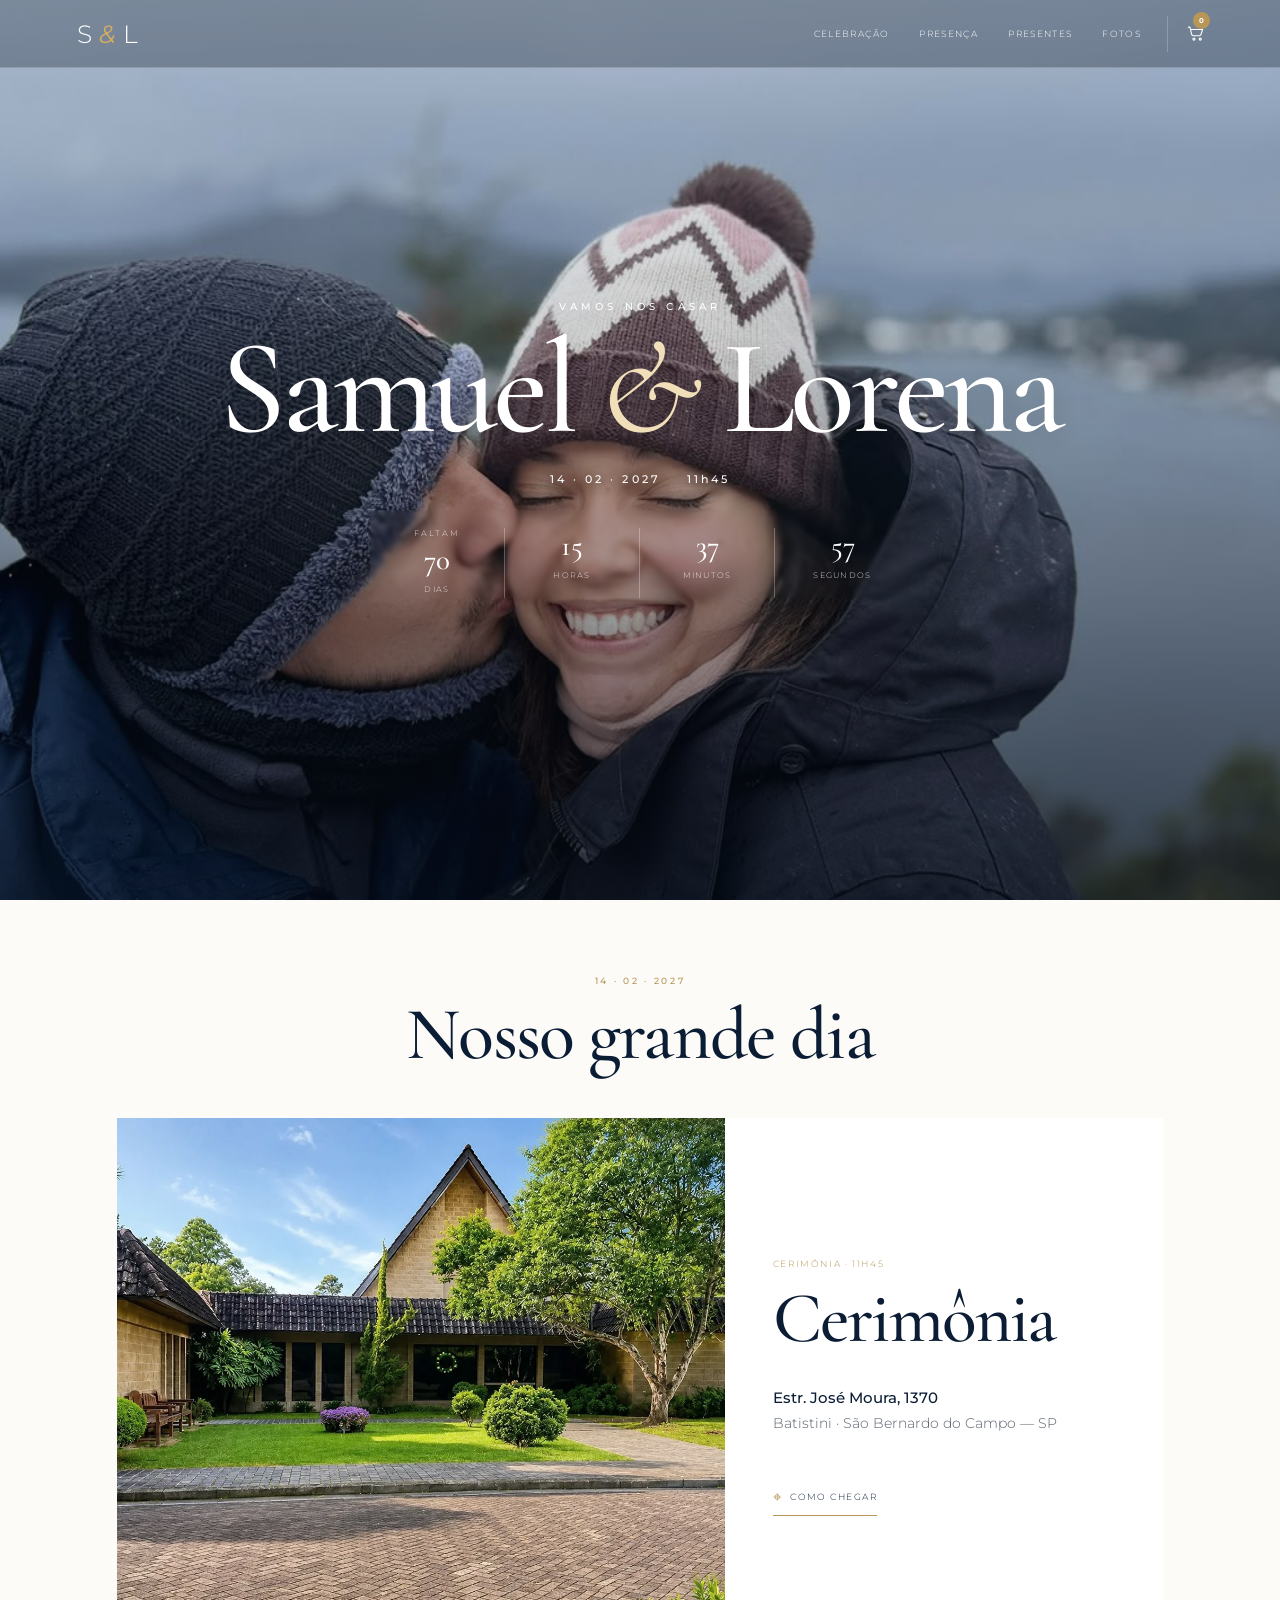
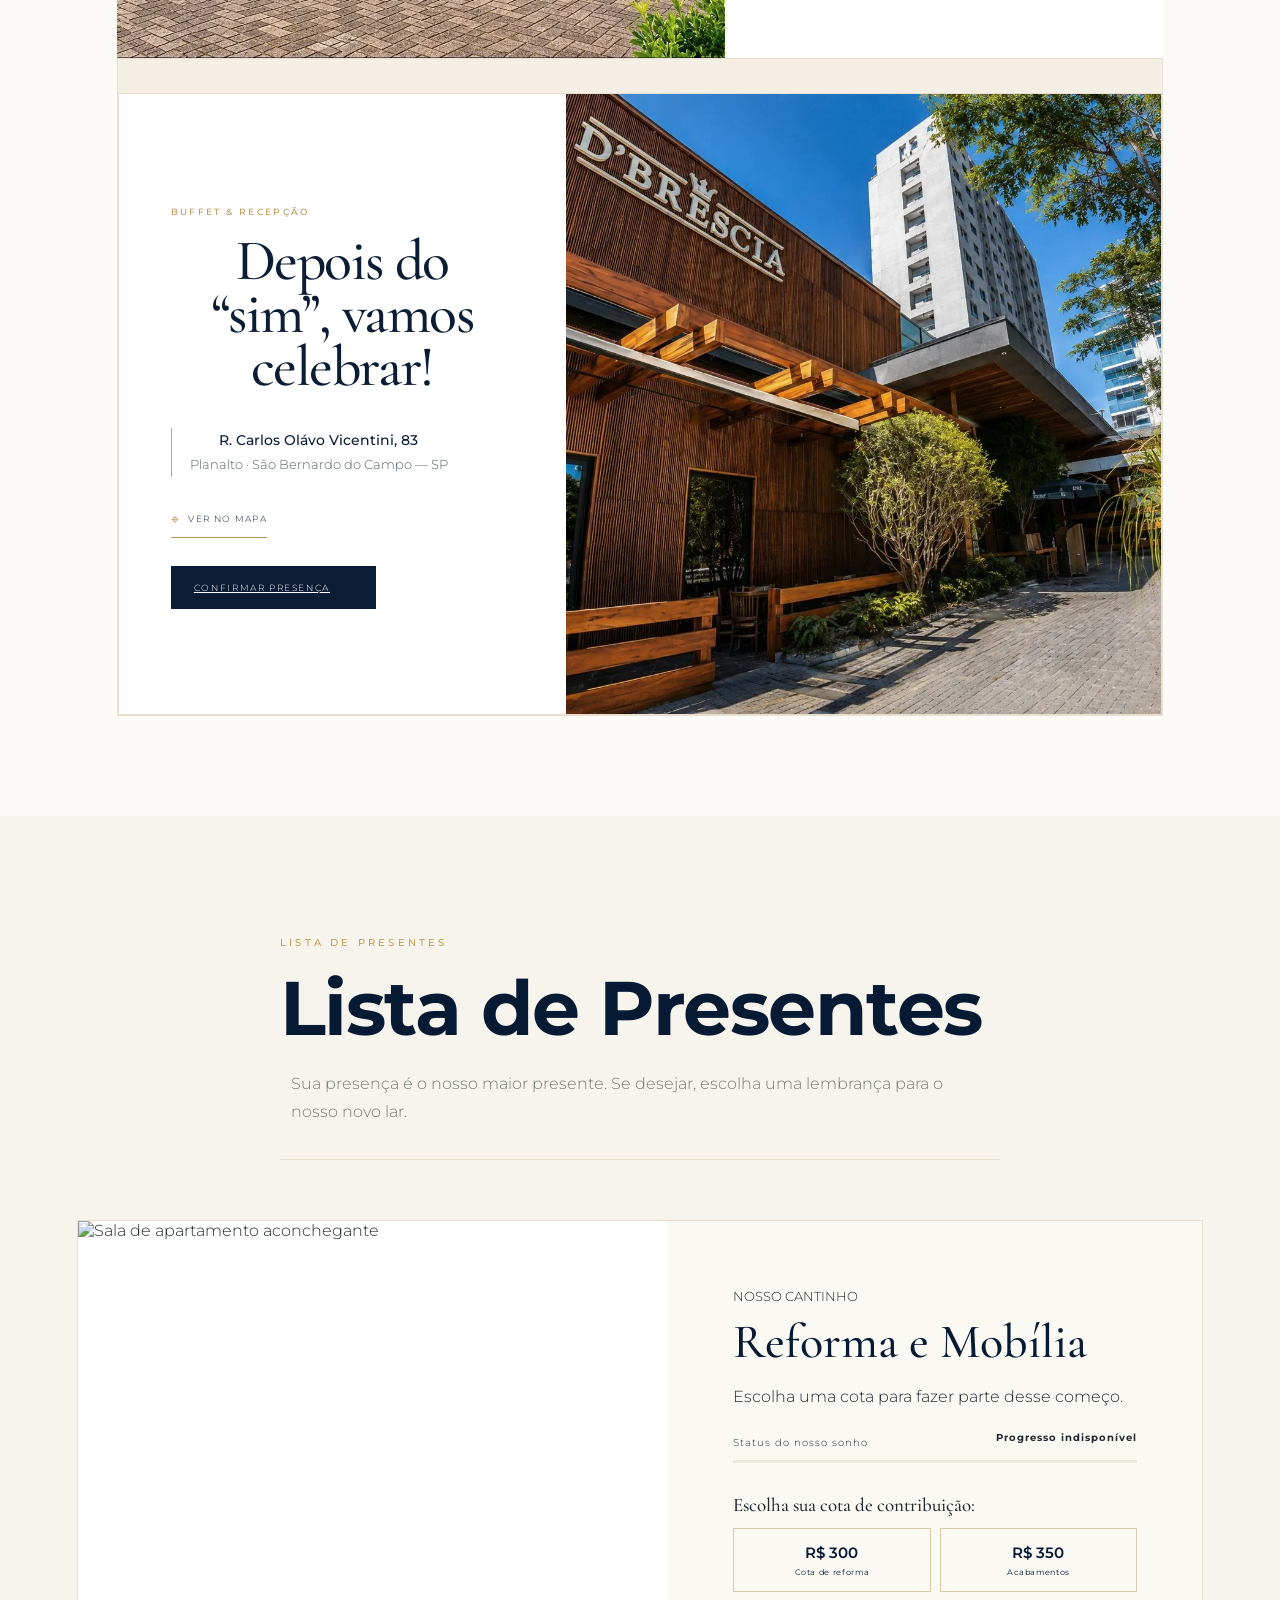
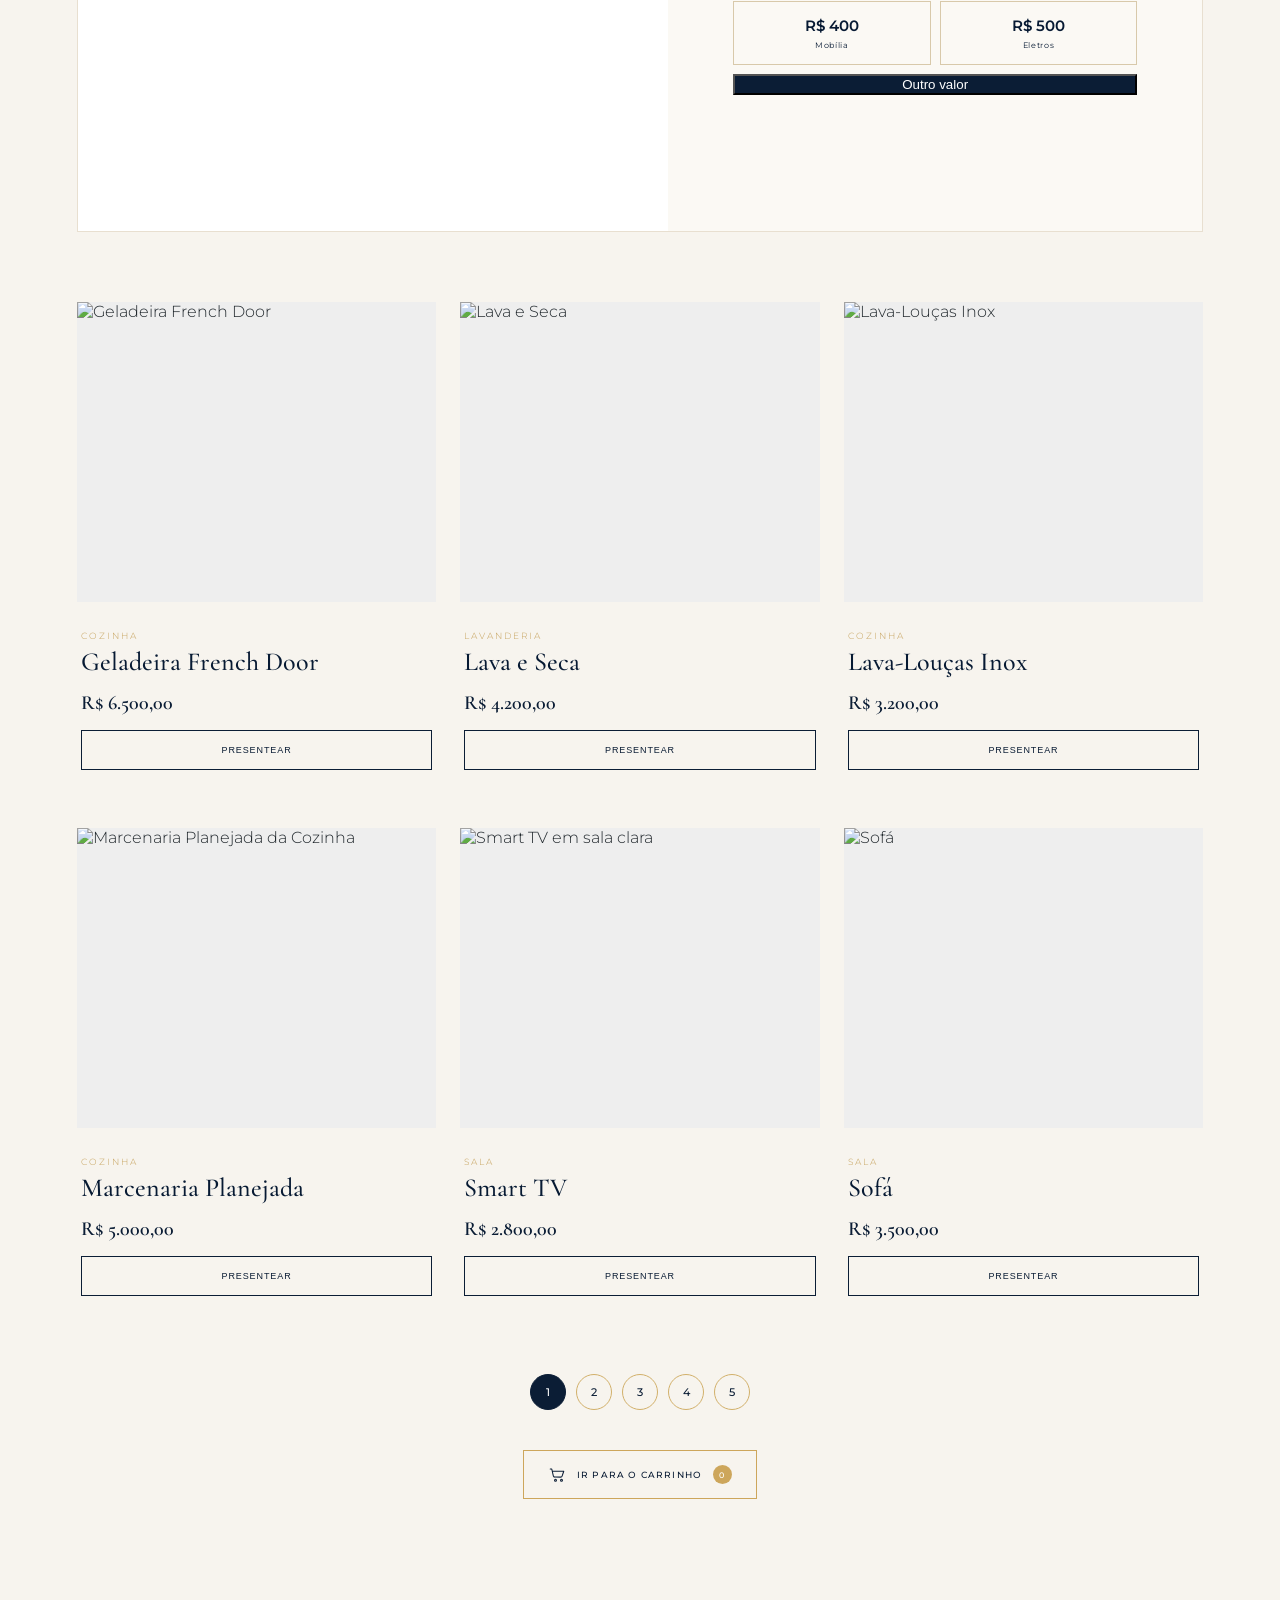
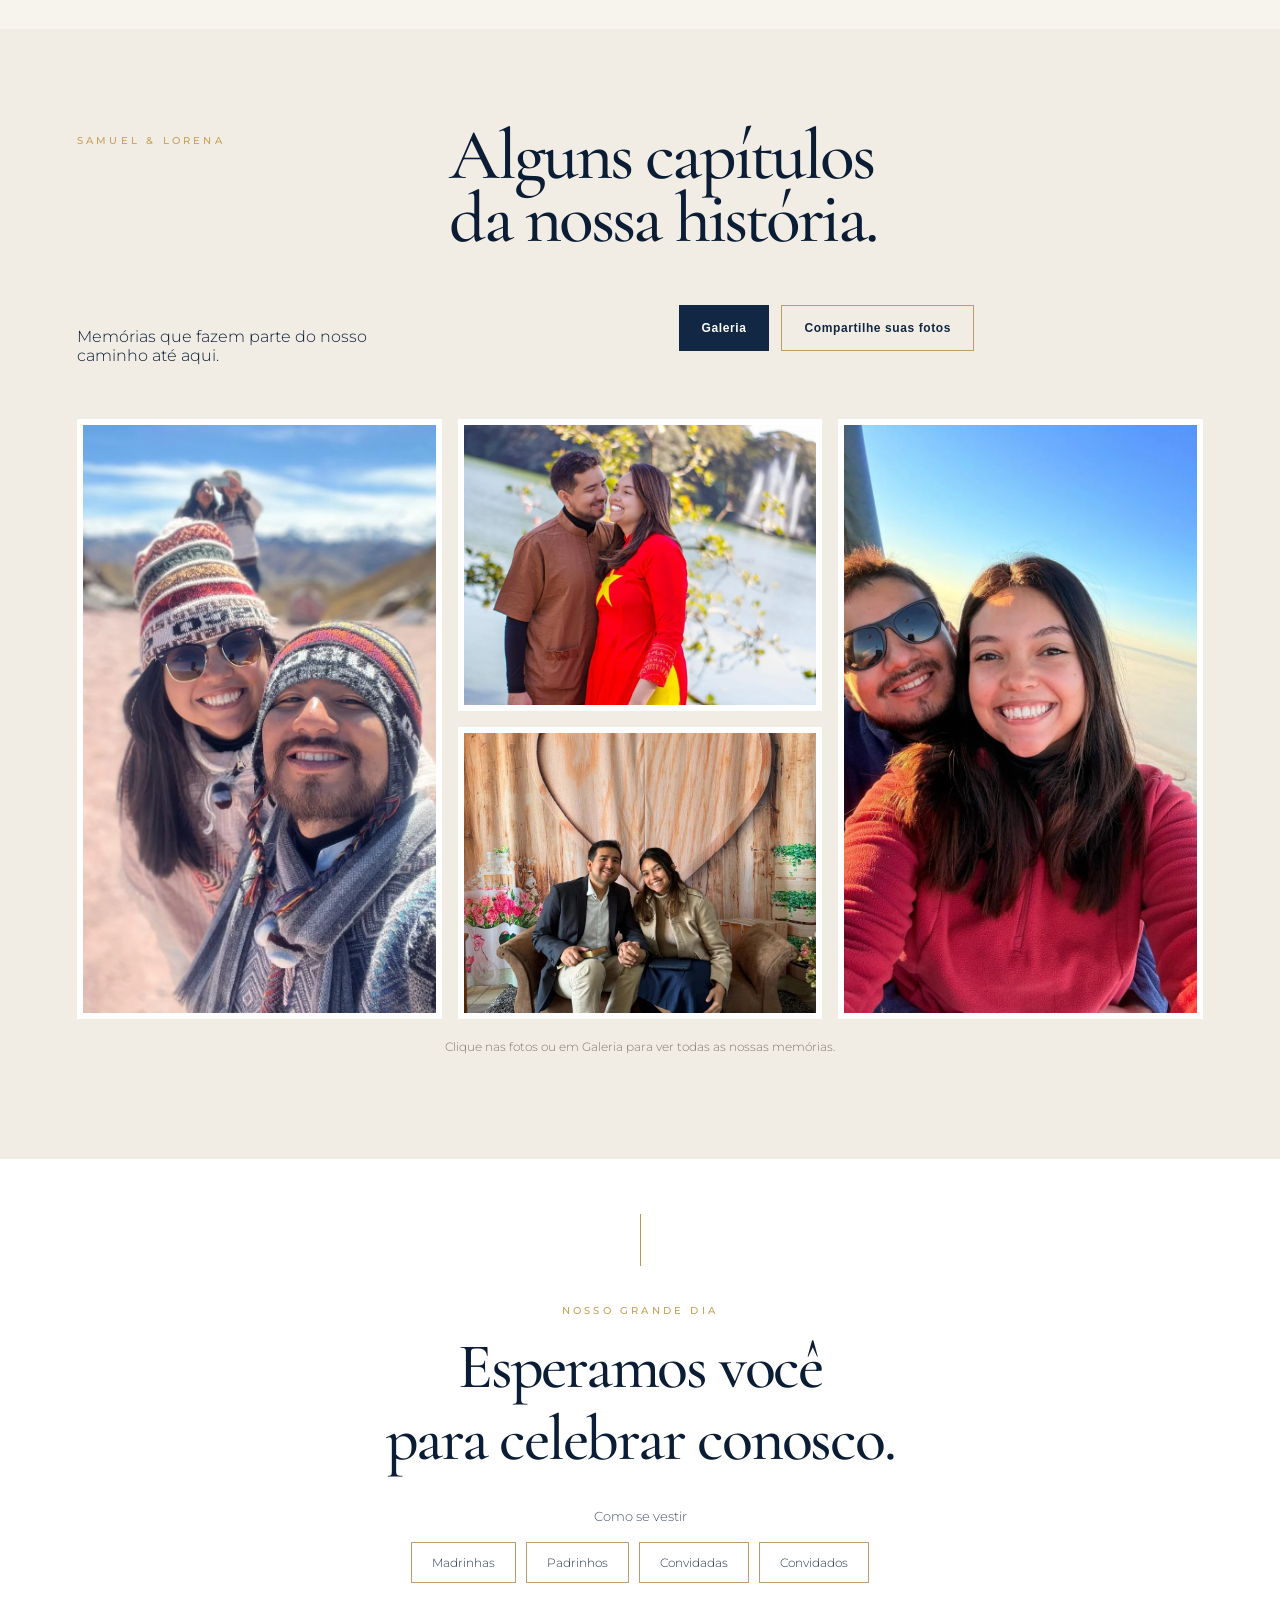
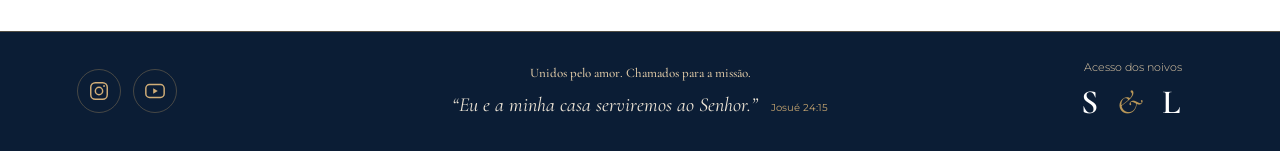
==== commit bca1300c: "Update renovation contributions and enforce unadvertised R$300 minimum" ====
--- a/index.html
+++ b/index.html
@@ -39,7 +39,7 @@
 
 <section class="section gifts" id="presentes"><div class="gift-head"><div><p class="kicker">LISTA DE PRESENTES</p><h2>Lista de Presentes</h2><p class="lead">Sua presença é o nosso maior presente. Se desejar, escolha uma lembrança para o nosso novo lar.</p></div></div>
 
-<article class="gift-feature"><img src="https://images.unsplash.com/photo-1503387762-592deb58ef4e?auto=format&fit=crop&w=1200&q=85" alt="Sala de apartamento aconchegante"><div><small>NOSSO CANTINHO</small><h3>Reforma e Mobília</h3><p>Escolha uma cota para fazer parte desse começo.</p><div class="work-status"><span>Status do nosso sonho <b id="reformaPercent" style="float:right">Carregando...</b></span><div role="progressbar" id="reformaProgress" aria-label="Progresso da Reforma e Mobília" aria-valuemin="0" aria-valuemax="100" aria-valuenow="0"><i id="reformaProgressBar" style="width:0%"></i></div></div><h4>Escolha sua cota de contribuição:</h4><div class="quota-grid"><button class="quick-gift" data-id="reforma-200" data-name="Cota Reforma e Mobília R$ 200" data-price="200">R$ 200<small>Cota de reforma</small></button><button class="quick-gift" data-id="reforma-250" data-name="Cota Reforma e Mobília R$ 250" data-price="250">R$ 250<small>Acabamentos</small></button><button class="quick-gift" data-id="reforma-350" data-name="Cota Reforma e Mobília R$ 350" data-price="350">R$ 350<small>Mobília</small></button><button class="quick-gift" data-id="reforma-500" data-name="Cota Reforma e Mobília R$ 500" data-price="500">R$ 500<small>Eletros</small></button></div><button type="button" class="custom-quick" id="openCustomGift" aria-expanded="false" aria-controls="customGiftPanel">Outro valor</button><div id="customGiftPanel" hidden style="margin-top:14px;border:1px solid #d8c6a7;padding:22px;background:#fff"><label for="customGiftAmount" style="display:block;margin-bottom:12px;font-size:13px">Qual valor você deseja presentear?</label><div style="display:flex;align-items:center;gap:10px;border:1px solid #d8c6a7;padding:12px"><span>R$</span><input id="customGiftAmount" type="number" min="200" step="0.01" inputmode="decimal" placeholder="200,00" style="width:100%;border:0;outline:none;font:inherit;background:transparent"></div><small style="display:block;margin-top:8px">Valor mínimo: R$ 200,00</small><p id="customGiftError" role="alert" style="color:#a43b30;font-size:12px"></p><button type="button" id="confirmCustomGift" style="width:100%;padding:15px;background:#0b1d35;color:#fff;border:0;cursor:pointer">Adicionar ao carrinho</button></div></div></article>
+<article class="gift-feature"><img src="https://images.unsplash.com/photo-1503387762-592deb58ef4e?auto=format&fit=crop&w=1200&q=85" alt="Sala de apartamento aconchegante"><div><small>NOSSO CANTINHO</small><h3>Reforma e Mobília</h3><p>Escolha uma cota para fazer parte desse começo.</p><div class="work-status"><span>Status do nosso sonho <b id="reformaPercent" style="float:right">Carregando...</b></span><div role="progressbar" id="reformaProgress" aria-label="Progresso da Reforma e Mobília" aria-valuemin="0" aria-valuemax="100" aria-valuenow="0"><i id="reformaProgressBar" style="width:0%"></i></div></div><h4>Escolha sua cota de contribuição:</h4><div class="quota-grid"><button class="quick-gift" data-id="reforma-300" data-name="Cota Reforma e Mobília R$ 300" data-price="300">R$ 300<small>Cota de reforma</small></button><button class="quick-gift" data-id="reforma-350" data-name="Cota Reforma e Mobília R$ 350" data-price="350">R$ 350<small>Acabamentos</small></button><button class="quick-gift" data-id="reforma-400" data-name="Cota Reforma e Mobília R$ 400" data-price="400">R$ 400<small>Mobília</small></button><button class="quick-gift" data-id="reforma-500" data-name="Cota Reforma e Mobília R$ 500" data-price="500">R$ 500<small>Eletros</small></button></div><button type="button" class="custom-quick" id="openCustomGift" aria-expanded="false" aria-controls="customGiftPanel">Outro valor</button><div id="customGiftPanel" hidden style="margin-top:14px;border:1px solid #d8c6a7;padding:22px;background:#fff"><label for="customGiftAmount" style="display:block;margin-bottom:12px;font-size:13px">Qual valor você deseja presentear?</label><div style="display:flex;align-items:center;gap:10px;border:1px solid #d8c6a7;padding:12px"><span>R$</span><input id="customGiftAmount" type="number" min="300" step="0.01" inputmode="decimal" placeholder="Digite o valor" style="width:100%;border:0;outline:none;font:inherit;background:transparent"></div><p id="customGiftError" role="alert" style="color:#a43b30;font-size:12px"></p><button type="button" id="confirmCustomGift" style="width:100%;padding:15px;background:#0b1d35;color:#fff;border:0;cursor:pointer">Adicionar ao carrinho</button></div></div></article>
 
 <div class="gift-store"><article class="gift-product gift-page-item" data-page="1" data-id="geladeira-french-door-6500" data-name="Geladeira French Door" data-price="6500"><img src="https://media.adeo.com/mkp/35e47c101ea6c1807a97a0c17978807c/media.jpg?fit=bounds&format=jpg&height=650&quality=80&width=650" alt="Geladeira French Door" loading="lazy"><div><small>COZINHA</small><h3>Geladeira French Door</h3><strong>R$ 6.500,00</strong><button class="add-gift">Presentear</button></div></article><article class="gift-product gift-page-item" data-page="1" data-id="lava-e-seca-4200" data-name="Lava e Seca" data-price="4200"><img src="https://www.billyguyatts.com.au/cdn/shop/files/FP-WD1871HG1-837122-01102025_20_6.jpg?v=1763709620&width=1445" alt="Lava e Seca" loading="lazy"><div><small>LAVANDERIA</small><h3>Lava e Seca</h3><strong>R$ 4.200,00</strong><button class="add-gift">Presentear</button></div></article><article class="gift-product gift-page-item" data-page="1" data-id="lava-loucas-inox-3200" data-name="Lava-Louças Inox" data-price="3200"><img src="https://cdn.idealo.com/folder/Product/202161/1/202161183/s10_produktbild_max_4/beko-bdfn36650xc.jpg" alt="Lava-Louças Inox" loading="lazy"><div><small>COZINHA</small><h3>Lava-Louças Inox</h3><strong>R$ 3.200,00</strong><button class="add-gift">Presentear</button></div></article><article class="gift-product gift-page-item" data-page="1" data-id="marcenaria-planejada-5000" data-name="Marcenaria Planejada" data-price="5000"><img src="https://images.unsplash.com/photo-1556911220-bff31c812dba?auto=format&fit=crop&w=900&q=85" alt="Marcenaria Planejada da Cozinha" loading="lazy"><div><small>COZINHA</small><h3>Marcenaria Planejada</h3><strong>R$ 5.000,00</strong><button class="add-gift">Presentear</button></div></article><article class="gift-product gift-page-item" data-page="1" data-id="smart-tv-2800" data-name="Smart TV" data-price="2800"><img src="https://product-image.hbh-woolacotts.co.uk/a4h57V5CdQvgOemCBKpYAWd9Ttk%3D/fit-in/500x500/filters%3Afill%28transparent%29/TV-55Z85AEB-12.jpg" alt="Smart TV em sala clara" loading="lazy"><div><small>SALA</small><h3>Smart TV</h3><strong>R$ 2.800,00</strong><button class="add-gift">Presentear</button></div></article><article class="gift-product gift-page-item" data-page="1" data-id="sofa-3500" data-name="Sofá" data-price="3500"><img src="https://www.salonemilano.it/sites/default/files/styles/libero/public/2024-02-22/Sofa_FUTURA4.jpg.webp?itok=gp1GK_-i" alt="Sofá" loading="lazy"><div><small>SALA</small><h3>Sofá</h3><strong>R$ 3.500,00</strong><button class="add-gift">Presentear</button></div></article><article class="gift-product v80-extra-gift gift-page-item" data-page="2" data-id="cama-queen-com-colchao-3500" data-name="Cama Queen com Colchão" data-price="3500"><img src="https://furnitureworld.co.nz/cdn/shop/files/nz-made-chelton-queen-bed-frame-plush-platinum.jpg?v=1782291511" alt="Cama Queen + Colchão Premium" loading="lazy"><div><small>QUARTO</small><h3>Cama Queen com Colchão</h3><strong>R$ 3.500,00</strong><button class="add-gift">Presentear</button></div></article><article class="gift-product v80-extra-gift gift-page-item" data-page="2" data-id="mesa-de-jantar-com-cadeiras-2800" data-name="Mesa de Jantar com Cadeiras" data-price="2800"><img src="https://i.pinimg.com/originals/9a/08/5f/9a085f2c321f5c540f0d7d30a947b9a4.jpg" alt="Mesa de Jantar + Cadeiras" loading="lazy"><div><small>SALA DE JANTAR</small><h3>Mesa de Jantar com Cadeiras</h3><strong>R$ 2.800,00</strong><button class="add-gift">Presentear</button></div></article><article class="gift-product v80-extra-gift gift-page-item" data-page="2" data-id="cooktop-de-inducao-1200" data-name="Cooktop de Indução" data-price="1200"><img src="https://cdn.prod.website-files.com/6391b8b8063c74b54a9d5e71/6391b8b8063c7431cc9d7695_K%C3%BCche-planen-AEG1.webp" alt="Cooktop de Indução" loading="lazy"><div><small>COZINHA</small><h3>Cooktop de Indução</h3><strong>R$ 1.200,00</strong><button class="add-gift">Presentear</button></div></article><article class="gift-product v80-extra-gift gift-page-item" data-page="2" data-id="micro-ondas-800" data-name="Micro-ondas" data-price="800"><img src="https://www.housedigest.com/img/gallery/where-to-place-your-kitchen-appliances-according-to-vastu-shastra/l-intro-1673717278.jpg" alt="Micro-ondas" loading="lazy"><div><small>COZINHA</small><h3>Micro-ondas</h3><strong>R$ 800,00</strong><button class="add-gift">Presentear</button></div></article><article class="gift-product v80-extra-gift gift-page-item" data-page="2" data-id="air-fryer-600" data-name="Air Fryer" data-price="600"><img src="https://p.globalsources.com/IMAGES/PDT/B1205260309/Electric-Deep-Air-Fryer.jpg" alt="Air Fryer" loading="lazy"><div><small>COZINHA</small><h3>Air Fryer</h3><strong>R$ 600,00</strong><button class="add-gift">Presentear</button></div></article><article class="gift-product v80-extra-gift gift-page-item" data-page="2" data-id="forno-eletrico-900" data-name="Forno Elétrico" data-price="900"><img src="https://www.kitchencenter.cl/cdn/shop/files/6361.jpg?v=1695944290&width=1445" alt="Forno Elétrico" loading="lazy"><div><small>COZINHA</small><h3>Forno Elétrico</h3><strong>R$ 900,00</strong><button class="add-gift">Presentear</button></div></article><article class="gift-product v80-extra-gift gift-page-item" data-page="3" data-id="liquidificador-400" data-name="Liquidificador" data-price="400"><img src="https://images.rawpixel.com/image_800/cHJpdmF0ZS9sci9pbWFnZXMvd2Vic2l0ZS8yMDIyLTA2L3BmLXM2Mi1wb20tMDc1OS1wb20tMDEuanBn.jpg" alt="Liquidificador" loading="lazy"><div><small>COZINHA</small><h3>Liquidificador</h3><strong>R$ 400,00</strong><button class="add-gift">Presentear</button></div></article><article class="gift-product v80-extra-gift gift-page-item" data-page="3" data-id="batedeira-planetaria-800" data-name="Batedeira Planetária" data-price="800"><img src="https://img.uk.favicdn.net/images/products/600x600/2ee5725a-473e-438e-92ca-a670542c92cc.jpg" alt="Batedeira Planetária" loading="lazy"><div><small>COZINHA</small><h3>Batedeira Planetária</h3><strong>R$ 800,00</strong><button class="add-gift">Presentear</button></div></article><article class="gift-product v80-extra-gift gift-page-item" data-page="3" data-id="jogo-de-panelas-1200" data-name="Jogo de Panelas" data-price="1200"><img src="https://images.thdstatic.com/productImages/ce27c8a9-6035-4a61-a23f-ffe4b4d3434d/svn/stainless-steel-tramontina-pot-pan-sets-80116-249ds-64_1000.jpg" alt="Jogo de Panelas" loading="lazy"><div><small>COZINHA</small><h3>Jogo de Panelas</h3><strong>R$ 1.200,00</strong><button class="add-gift">Presentear</button></div></article><article class="gift-product v80-extra-gift gift-page-item" data-page="3" data-id="aparelho-de-jantar-completo-800" data-name="Aparelho de Jantar Completo" data-price="800"><img src="https://www.cdiscount.com/pdt2/5/0/3/1/700x700/aaacf24503/rw/malacasa-vaisselle-seris.jpg" alt="Aparelho de Jantar Completo" loading="lazy"><div><small>MESA POSTA</small><h3>Aparelho de Jantar Completo</h3><strong>R$ 800,00</strong><button class="add-gift">Presentear</button></div></article><article class="gift-product v80-extra-gift gift-page-item" data-page="3" data-id="faqueiro-600" data-name="Faqueiro" data-price="600"><img src="https://www.tramontina.com/cdn/shop/files/Monaco_20_Piece_Stainless_Steel_Flatware_Set_80308001.jpg?crop=center&height=1200&v=1759176551&width=1200" alt="Faqueiro" loading="lazy"><div><small>MESA POSTA</small><h3>Faqueiro</h3><strong>R$ 600,00</strong><button class="add-gift">Presentear</button></div></article><article class="gift-product v80-extra-gift gift-page-item" data-page="3" data-id="jogo-de-tacas-de-cristal-500" data-name="Jogo de Taças de Cristal" data-price="500"><img src="https://images.unsplash.com/photo-1510812431401-41d2bd2722f3?auto=format&fit=crop&w=900&q=85" alt="Jogo de Taças de Cristal" loading="lazy"><div><small>MESA POSTA</small><h3>Jogo de Taças de Cristal</h3><strong>R$ 500,00</strong><button class="add-gift">Presentear</button></div></article><article class="gift-product v80-extra-gift gift-page-item" data-page="4" data-id="enxoval-queen-900" data-name="Enxoval Queen" data-price="900"><img src="https://images.unsplash.com/photo-1631049307264-da0ec9d70304?auto=format&fit=crop&w=900&q=85" alt="Enxoval Queen" loading="lazy"><div><small>QUARTO</small><h3>Enxoval Queen</h3><strong>R$ 900,00</strong><button class="add-gift">Presentear</button></div></article><article class="gift-product v80-extra-gift gift-page-item" data-page="4" data-id="kit-de-travesseiros-400" data-name="Kit de Travesseiros" data-price="400"><img src="https://images.unsplash.com/photo-1584100936595-c0654b55a2e2?auto=format&fit=crop&w=900&q=85" alt="Kit de Travesseiros" loading="lazy"><div><small>QUARTO</small><h3>Kit de Travesseiros</h3><strong>R$ 400,00</strong><button class="add-gift">Presentear</button></div></article><article class="gift-product v80-extra-gift gift-page-item" data-page="4" data-id="jogo-de-toalhas-500" data-name="Jogo de Toalhas" data-price="500"><img src="https://granjoy.com/cdn/shop/files/bathtowels_2048x2048.jpg?v=1743479944" alt="Jogo de Toalhas" loading="lazy"><div><small>BANHO</small><h3>Jogo de Toalhas</h3><strong>R$ 500,00</strong><button class="add-gift">Presentear</button></div></article><article class="gift-product v80-extra-gift gift-page-item" data-page="4" data-id="cortinas-sob-medida-1800" data-name="Cortinas Sob Medida" data-price="1800"><img src="https://freshinelife.com/cdn/shop/files/WechatIMG12378.webp?v=1760081589&width=2048" alt="Cortinas Sob Medida" loading="lazy"><div><small>CASA</small><h3>Cortinas Sob Medida</h3><strong>R$ 1.800,00</strong><button class="add-gift">Presentear</button></div></article><article class="gift-product v80-extra-gift gift-page-item" data-page="4" data-id="tapete-para-sala-1000" data-name="Tapete para Sala" data-price="1000"><img src="https://images.unsplash.com/photo-1600166898405-da9535204843?auto=format&fit=crop&w=900&q=85" alt="Tapete para Sala" loading="lazy"><div><small>SALA</small><h3>Tapete para Sala</h3><strong>R$ 1.000,00</strong><button class="add-gift">Presentear</button></div></article><article class="gift-product v80-extra-gift gift-page-item" data-page="4" data-id="rack-e-painel-planejado-2500" data-name="Rack e Painel Planejado" data-price="2500"><img src="https://images.prismic.io/guararapes/c0a023e0-9e8b-438b-8eb7-9595630b6745_690x490-Cena-30_Painel-com-TV_Aura_-Tear.png?auto=format%2Ccompress&fit=max&h=490&ixlib=gatsbyFP&q=50&w=690" alt="Rack e Painel Planejado" loading="lazy"><div><small>SALA</small><h3>Rack e Painel Planejado</h3><strong>R$ 2.500,00</strong><button class="add-gift">Presentear</button></div></article><article class="gift-product v80-extra-gift gift-page-item" data-page="5" data-id="robo-aspirador-inteligente-1400" data-name="Robô Aspirador Inteligente" data-price="1400"><img src="https://images.unsplash.com/photo-1558317374-067fb5f30001?auto=format&fit=crop&w=900&q=85" alt="Robô Aspirador Inteligente" loading="lazy"><div><small>CASA</small><h3>Robô Aspirador Inteligente</h3><strong>R$ 1.400,00</strong><button class="add-gift">Presentear</button></div></article><article class="gift-product v80-extra-gift gift-page-item" data-page="5" data-id="decoracao-para-o-novo-lar-1200" data-name="Decoração para o Novo Lar" data-price="1200"><img src="https://images.unsplash.com/photo-1618221195710-dd6b41faaea6?auto=format&fit=crop&w=900&q=85" alt="Decoração para o Novo Lar" loading="lazy"><div><small>DECORAÇÃO</small><h3>Decoração para o Novo Lar</h3><strong>R$ 1.200,00</strong><button class="add-gift">Presentear</button></div></article><article class="gift-product v80-extra-gift gift-page-item" data-page="5" data-id="passeio-na-lua-de-mel-800" data-name="Passeio na Lua de Mel" data-price="800"><img src="https://images.unsplash.com/photo-1507525428034-b723cf961d3e?auto=format&fit=crop&w=900&q=85" alt="Passeio na Lua de Mel" loading="lazy"><div><small>LUA DE MEL</small><h3>Passeio na Lua de Mel</h3><strong>R$ 800,00</strong><button class="add-gift">Presentear</button></div></article><article class="gift-product v80-extra-gift gift-page-item" data-page="5" data-id="experiencia-na-lua-de-mel-1500" data-name="Experiência na Lua de Mel" data-price="1500"><img src="https://images.unsplash.com/photo-1528127269322-539801943592?auto=format&fit=crop&w=900&q=85" alt="Experiência na Lua de Mel" loading="lazy"><div><small>LUA DE MEL</small><h3>Experiência na Lua de Mel</h3><strong>R$ 1.500,00</strong><button class="add-gift">Presentear</button></div></article><article class="gift-product v80-extra-gift gift-page-item" data-page="5" data-id="hospedagem-na-lua-de-mel-2500" data-name="Hospedagem na Lua de Mel" data-price="2500"><img src="https://images.unsplash.com/photo-1500530855697-b586d89ba3ee?auto=format&fit=crop&w=900&q=85" alt="Hospedagem na Lua de Mel" loading="lazy"><div><small>LUA DE MEL</small><h3>Hospedagem na Lua de Mel</h3><strong>R$ 2.500,00</strong><button class="add-gift">Presentear</button></div></article><article class="gift-product v80-extra-gift gift-page-item" data-page="5" data-id="jantar-romantico-700" data-name="Jantar Romântico" data-price="700"><img src="https://images.unsplash.com/photo-1414235077428-338989a2e8c0?auto=format&fit=crop&w=900&q=85" alt="Jantar Romântico" loading="lazy"><div><small>EXPERIÊNCIA</small><h3>Jantar Romântico</h3><strong>R$ 700,00</strong><button class="add-gift">Presentear</button></div></article></div><div class="gift-pages v102-gift-pages"><button class="active" data-gift-page="1">1</button><button data-gift-page="2">2</button><button data-gift-page="3">3</button><button data-gift-page="4">4</button><button data-gift-page="5">5</button></div><div class="v102-cart-bottom"><a href="/checkout"><svg viewBox="0 0 24 24" aria-hidden="true"><path d="M3 4h2l2.1 9.2a2 2 0 0 0 2 1.6h7.8a2 2 0 0 0 1.9-1.4L21 7H6"/><circle cx="10" cy="19" r="1.3"/><circle cx="18" cy="19" r="1.3"/></svg><span>Ir para o carrinho</span><b id="cartCount">0</b></a></div></section>
 <section class="v77-gallery sl-unified" id="nossa-galeria"><div class="v77-gallery-head"><p class="kicker">SAMUEL & LORENA</p><h2>Alguns capítulos<br>da nossa história.</h2><p>Memórias que fazem parte do nosso caminho até aqui.</p><div class="sl-gallery-actions"><button type="button" id="slShowGallery">Galeria</button><button type="button" id="slOpenUpload" class="sl-open-upload">Compartilhe suas fotos</button></div></div><div class="sl-gallery-grid" id="slGalleryGrid"><a class="sl-preview-photo preview-left" href="/galeria.html" aria-label="Abrir galeria completa"><img src="assets/galeria-historia-01.webp" alt="Samuel e Lorena" loading="lazy"></a><a class="sl-preview-photo preview-top" href="/galeria.html" aria-label="Abrir galeria completa"><img src="assets/galeria-historia-02.webp" alt="Samuel e Lorena" loading="lazy"></a><a class="sl-preview-photo preview-bottom" href="/galeria.html" aria-label="Abrir galeria completa"><img src="assets/galeria-historia-04.webp" alt="Samuel e Lorena" loading="lazy"></a><a class="sl-preview-photo preview-right" href="/galeria.html" aria-label="Abrir galeria completa"><img src="assets/galeria-historia-03.webp" alt="Samuel e Lorena" loading="lazy"></a></div><p class="sl-gallery-caption">Clique nas fotos ou em Galeria para ver todas as nossas memórias.</p><div id="slUploadModal" class="sl-upload-modal" hidden role="dialog" aria-modal="true" aria-labelledby="slUploadTitle"><div class="sl-upload-backdrop" data-close-upload></div><div class="sl-upload-dialog"><button type="button" id="slCloseUpload" class="sl-upload-close" aria-label="Fechar janela">×</button><div id="fotos-convidados" class="sl-upload"><p class="kicker">FOTOS DOS CONVIDADOS</p><h3 id="slUploadTitle">Compartilhe suas fotos conosco</h3><p>Envie seus registros para nós. Cada fotografia passa por aprovação antes de ser exibida.</p><form id="slUploadForm"><label>Seu nome<input id="slGuestName" required maxlength="120" minlength="2" placeholder="Como podemos identificar você?"></label><label>Selecione suas fotos<input id="slGuestFiles" type="file" accept="image/jpeg,image/png,image/webp,image/heic,image/heif,.heic,.heif" multiple required></label><small>JPG, PNG, WebP, HEIC ou HEIF · até 20 MB por foto · até 10 fotos por envio.</small><button type="submit" id="slUploadButton">Enviar fotos</button><p id="slUploadFeedback" role="status"></p></form><p style="margin-top:25px"><a href="/noivos" class="sl-admin-open">Acesso dos noivos</a></p></div></div></div></section><div id="slLightbox" hidden role="dialog" aria-modal="true" aria-label="Fotografia ampliada"><button type="button" id="slLightboxClose" aria-label="Fechar">×</button><img id="slLightboxImg" alt="Fotografia ampliada"></div><section class="v75-closing"><div class="v75-closing-line"></div><p class="kicker">NOSSO GRANDE DIA</p><h2>Esperamos você<br>para celebrar conosco.</h2><p class="dress-intro">Como se vestir</p><div class="dress-options"><button type="button" data-dress="madrinhas">Madrinhas</button><button type="button" data-dress="padrinhos">Padrinhos</button><button type="button" data-dress="convidadas">Convidadas</button><button type="button" data-dress="convidados">Convidados</button></div><dialog id="dressDialog" aria-labelledby="dressTitle"><button type="button" id="dressClose" aria-label="Fechar sugestões">×</button><p class="kicker">SUGESTÕES DE ROUPAS</p><h2 id="dressTitle"></h2><p id="dressDescription"></p><figure class="dress-example"><div class="dress-example-image"><img id="dressExample" src="assets/sugestoes-trajes-2026.webp" alt="Exemplos de trajes" loading="lazy"></div><figcaption>Sugestão de traje · imagem ilustrativa</figcaption></figure><p class="dress-example-note">As cores dos acessórios devem seguir a orientação acima.</p></dialog></section></main>
@@ -99,7 +99,7 @@
  if(toggle&&panel&&amount&&confirm){
  toggle.addEventListener("click",()=>{panel.hidden=!panel.hidden;toggle.setAttribute("aria-expanded",String(!panel.hidden));if(!panel.hidden)amount.focus()});
  confirm.addEventListener("click",()=>{
- const value=Number(String(amount.value).replace(",","."));if(!Number.isFinite(value)||value<200||Math.round(value*100)!==value*100){error.textContent="Informe um valor válido a partir de R$ 200,00.";return}
+ const value=Number(String(amount.value).replace(",","."));if(!Number.isFinite(value)||value<300||Math.abs(Math.round(value*100)-value*100)>0.000001){error.textContent="Escolha uma das opções de contribuição ou informe um valor a partir de R$ 300,00.";return}
  const key="slGiftCart";let cart=[];try{cart=JSON.parse(localStorage.getItem(key)||"[]")}catch(e){}
  cart=Array.isArray(cart)?cart:[];cart.push({id:"reforma-livre-"+Date.now(),name:"Cota Reforma e Mobília — contribuição livre",price:value,qty:1});localStorage.setItem(key,JSON.stringify(cart));
  location.href="/checkout";
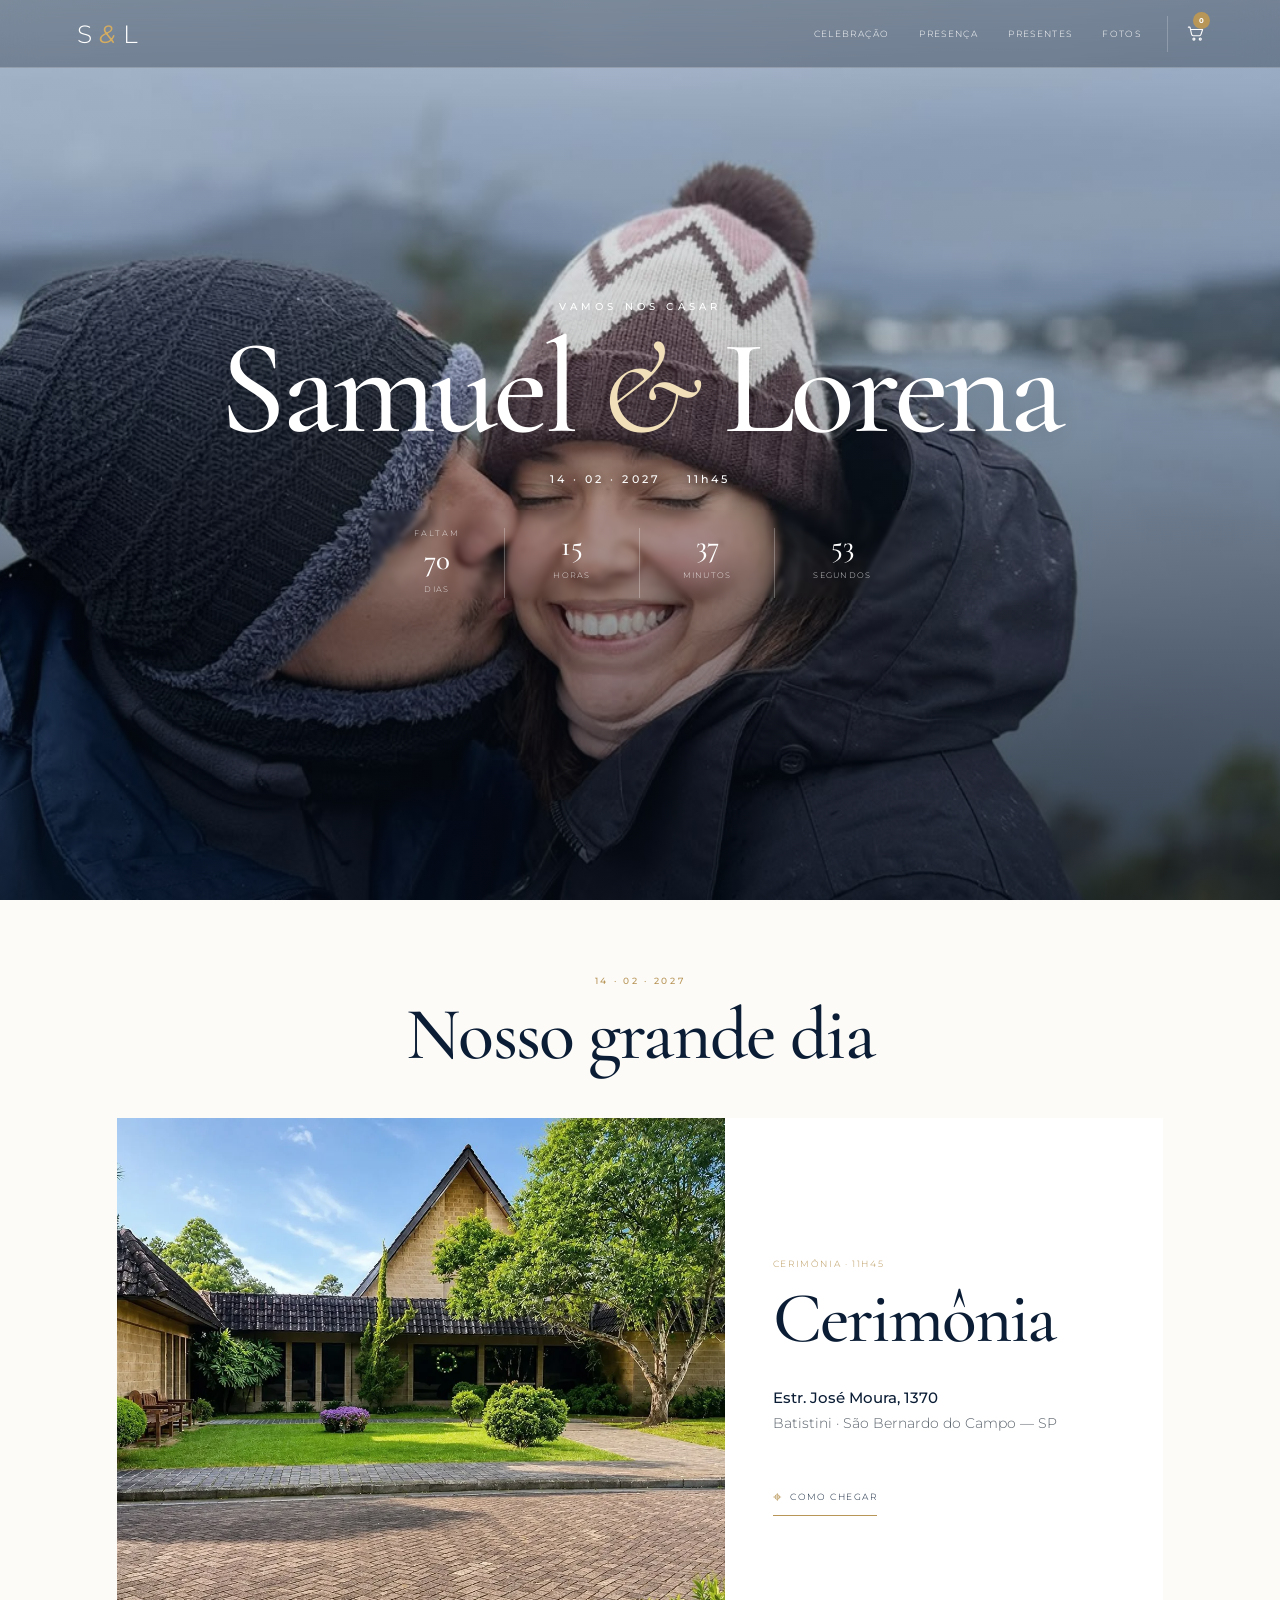
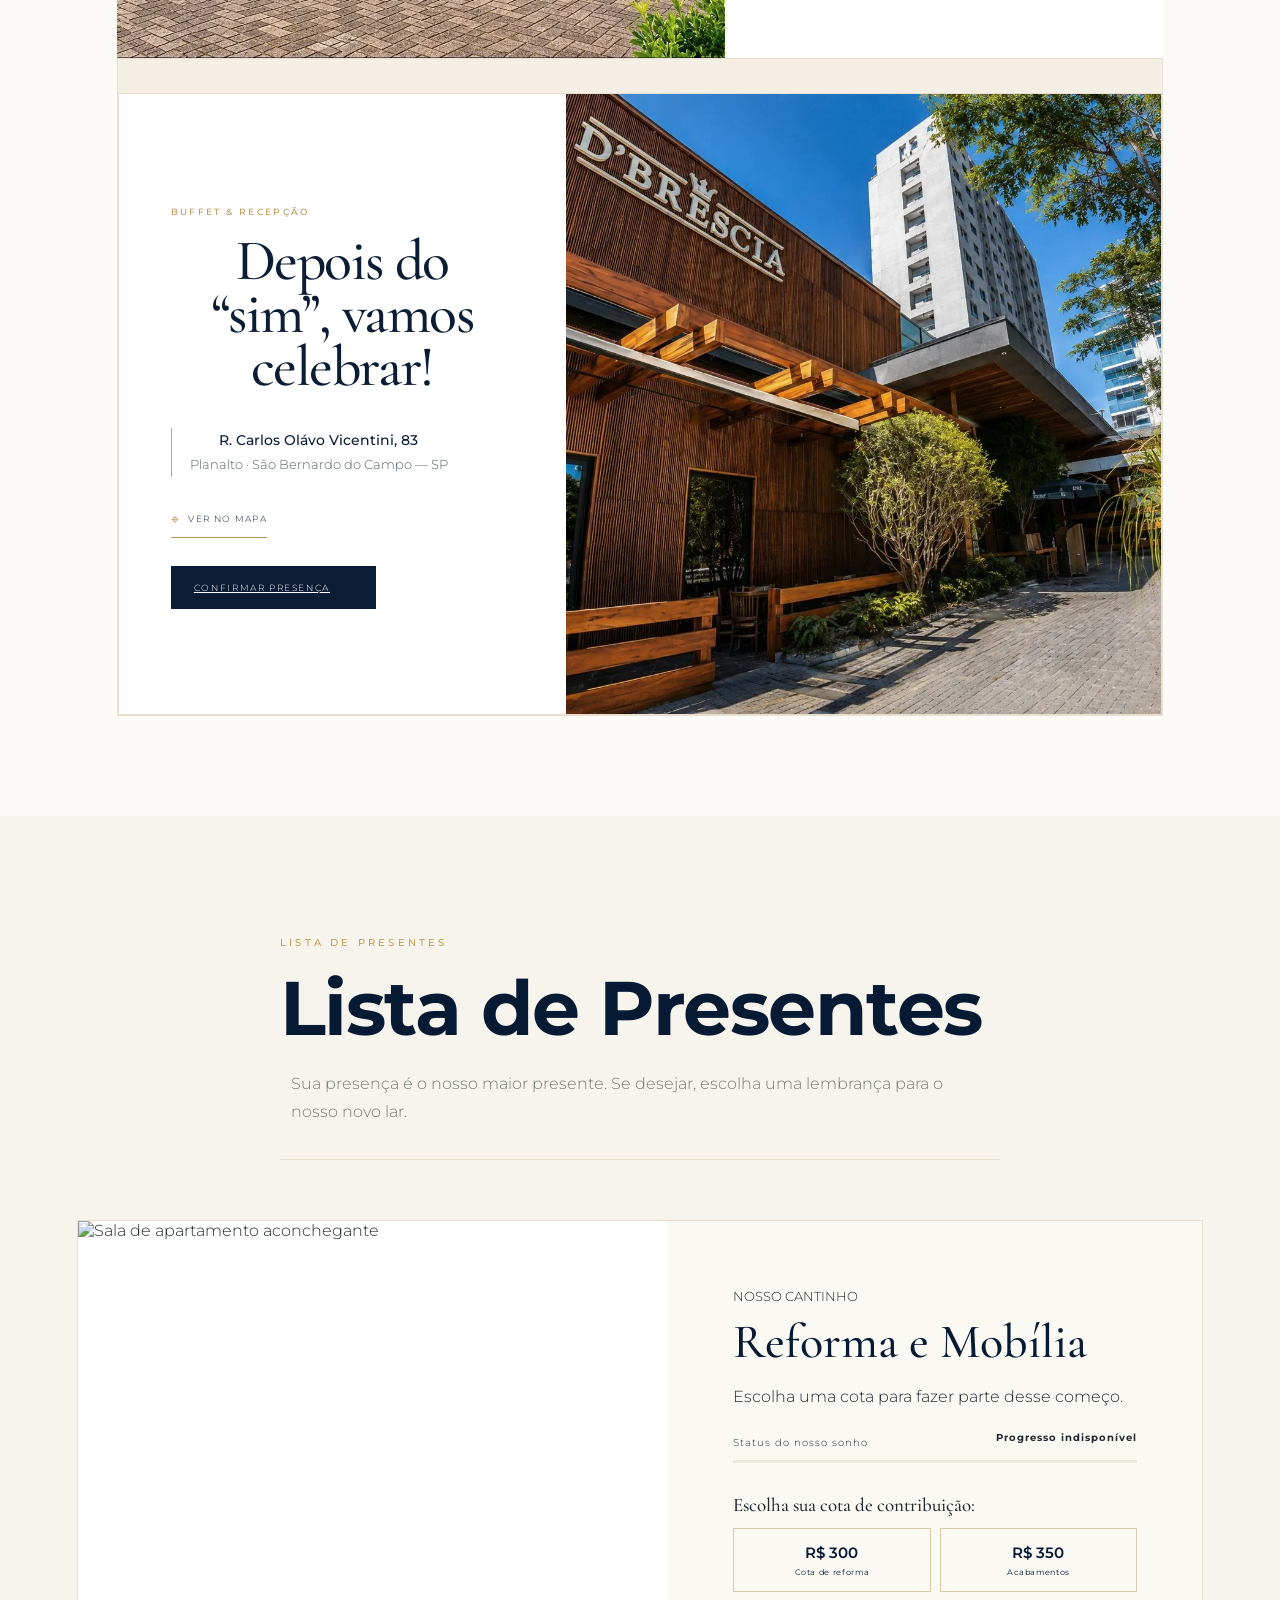
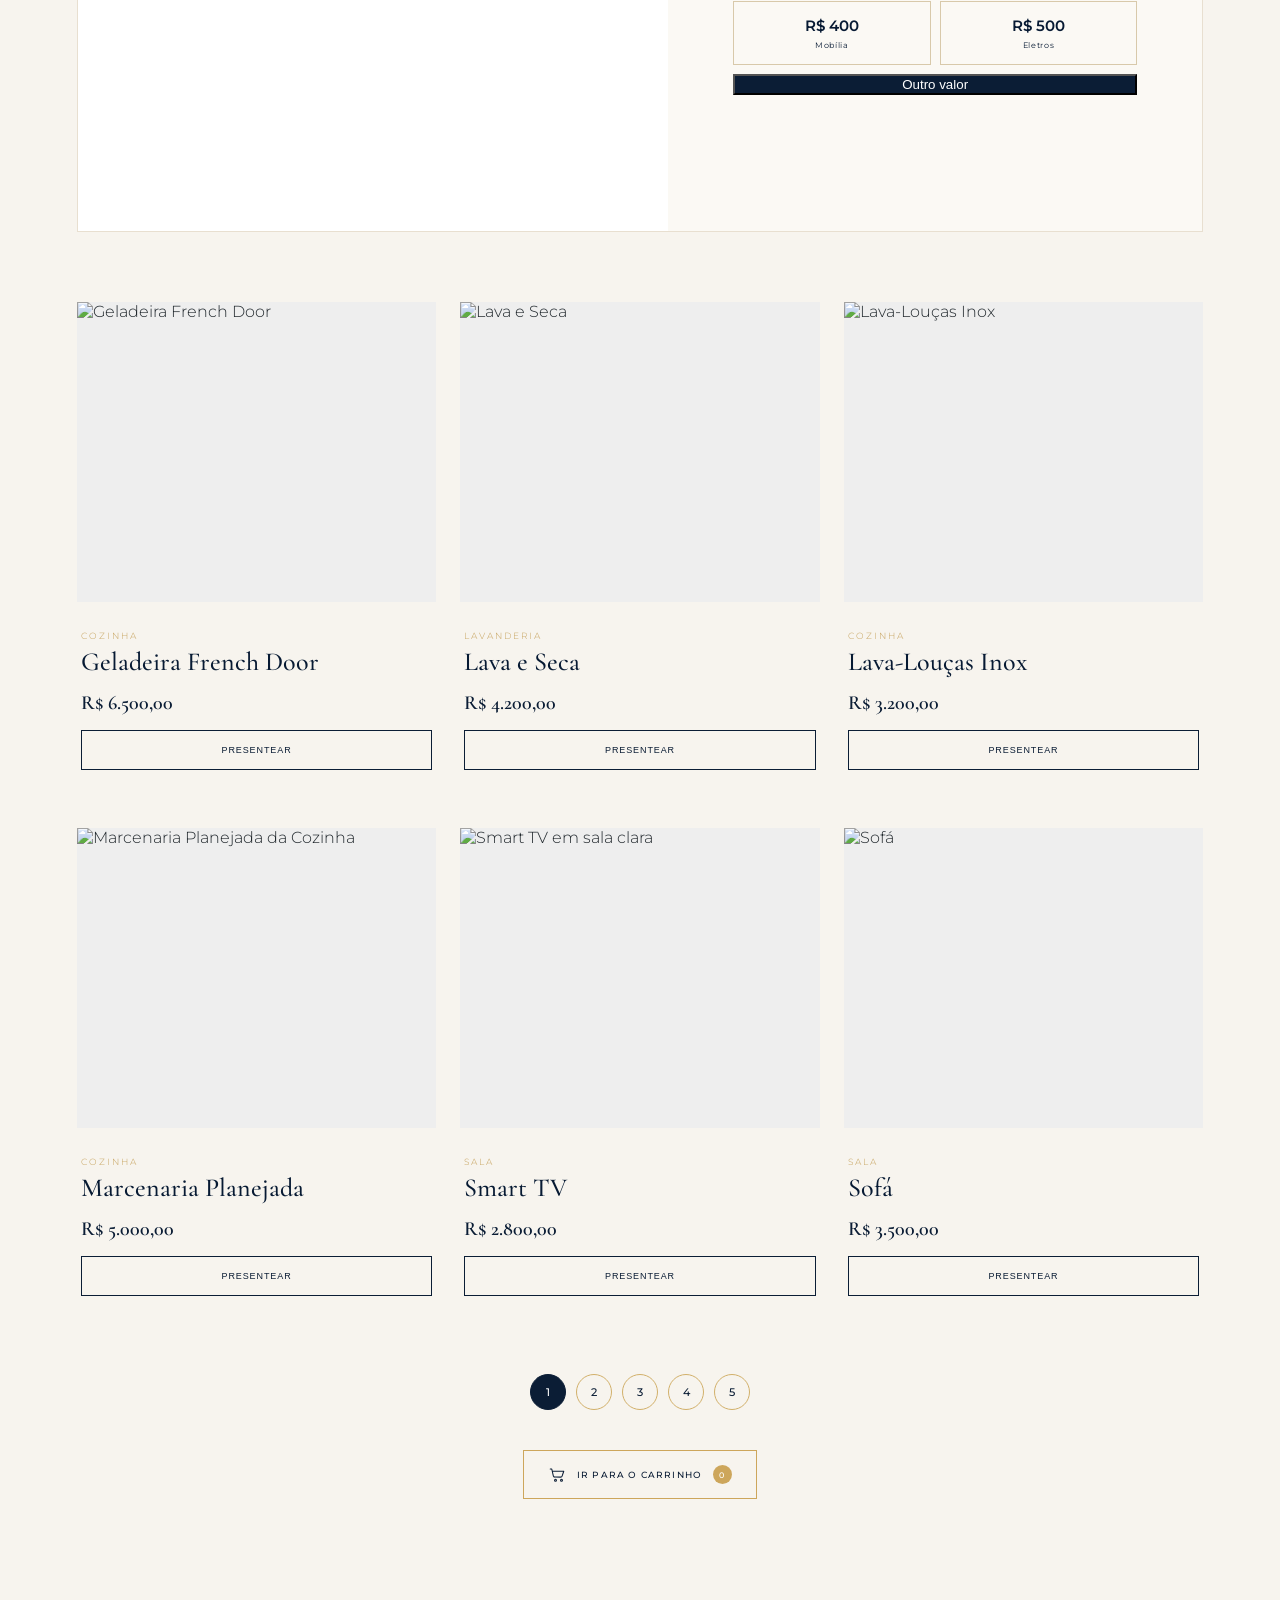
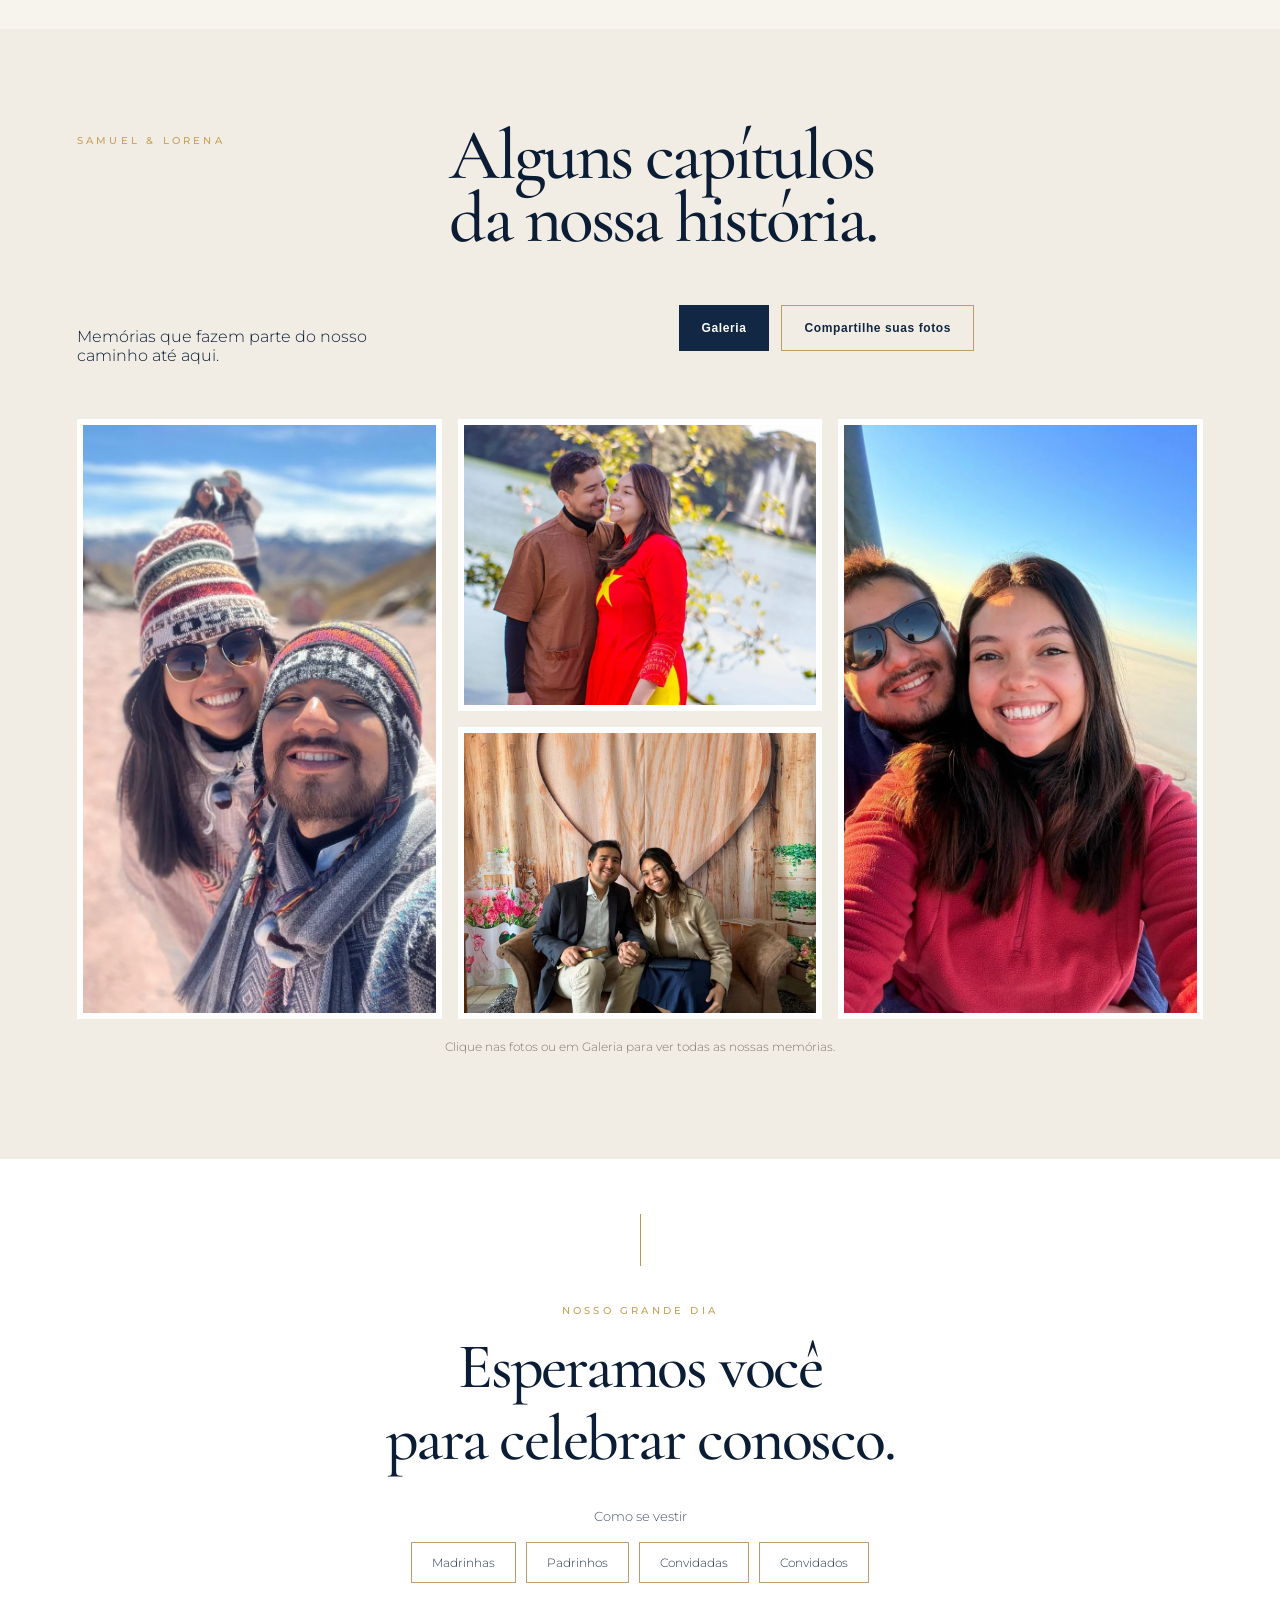
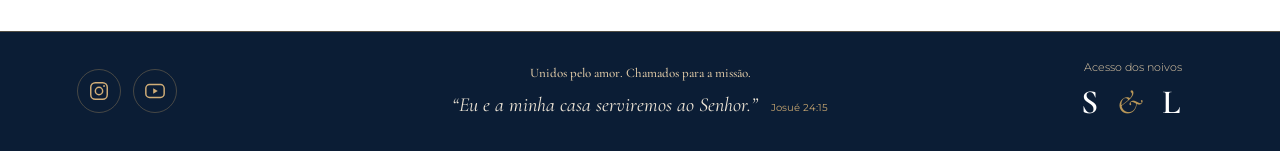
==== commit 07e493cf: "Isolate outfit lookbook columns and clean modal image borders" ====
--- a/index.html
+++ b/index.html
@@ -14,7 +14,14 @@
 <link rel="icon" href="/favicon.ico?v=sl4" sizes="any"><link rel="icon" type="image/svg+xml" href="/favicon.svg?v=sl4"><link rel="apple-touch-icon" href="/assets/app-icon-192-sl-white.png"><link rel="manifest" href="/manifest.webmanifest">
 <style>
 .sl-unified{padding-bottom:65px}.sl-gallery-actions{display:flex;gap:12px;justify-content:center;flex-wrap:wrap;margin:25px auto 30px}.sl-gallery-actions button,.sl-gallery-actions a{font:600 12px Arial,sans-serif;letter-spacing:.05em;padding:15px 22px;text-decoration:none;cursor:pointer}.sl-gallery-actions button{background:#122743;color:white;border:1px solid #122743}.sl-gallery-actions a{color:#122743;border:1px solid #bd9c68}.sl-gallery-grid{display:grid;grid-template-columns:repeat(3,minmax(0,1fr));gap:12px;max-width:1400px;margin:auto;align-items:start}.sl-gallery-photo{background:#fff;border:0;padding:6px;cursor:zoom-in;min-width:0;box-shadow:0 1px 10px #00000010}.sl-gallery-photo img{display:block;width:100%;height:auto;object-fit:contain}.sl-gallery-caption{text-align:center;font-size:12px;margin:20px auto 40px;color:#82776a}.sl-upload{max-width:850px;margin:35px auto 0;padding:35px;background:#fff;border-top:2px solid #bd9c68;text-align:center}.sl-upload h3{font:normal clamp(28px,4vw,42px) Georgia,serif;color:#122743}.sl-upload p{font-size:14px;line-height:1.7}.sl-upload form{max-width:560px;margin:25px auto;text-align:left;display:grid;gap:15px}.sl-upload label{display:grid;gap:7px;font-size:13px;color:#122743}.sl-upload input{box-sizing:border-box;width:100%;padding:13px;border:1px solid #d8cdbf;font:inherit}.sl-upload button{background:#122743;color:white;border:0;padding:13px 19px;cursor:pointer}.sl-upload button:disabled{opacity:.6;cursor:wait}.sl-upload small{color:#756c64}.sl-upload .sl-admin-open{background:none;color:#776750;text-decoration:underline;font-size:12px}.sl-upload #slAdminPanel{border-top:1px solid #ddd0c0;margin-top:20px;padding-top:20px}.sl-actions{display:flex;gap:10px;flex-wrap:wrap}.sl-actions button{flex:1}.sl-photo-review{border:1px solid #e3d7c8;padding:14px;margin:12px 0;text-align:left}.sl-photo-review img{max-width:100%;max-height:300px;object-fit:contain}.sl-photo-review p{overflow-wrap:anywhere}.sl-photo-review .sl-actions button{font-size:12px}#slLightbox:not([hidden]){position:fixed;inset:0;background:#000e;display:flex;align-items:center;justify-content:center;z-index:9999;padding:30px}#slLightbox img{max-height:90vh;max-width:95vw;object-fit:contain}#slLightboxClose{position:absolute;right:22px;top:15px;background:none;border:0;color:white;font-size:38px;cursor:pointer}@media(max-width:650px){.sl-gallery-grid{grid-template-columns:repeat(2,minmax(0,1fr));gap:8px}.sl-upload{padding:24px 15px}.sl-gallery-actions button,.sl-gallery-actions a{width:100%;max-width:290px;text-align:center}}
-</style><style>.sl-gallery-actions .sl-open-upload{color:#122743;background:transparent;border:1px solid #bd9c68}.sl-upload-modal:not([hidden]){position:fixed;inset:0;z-index:9998;display:flex;justify-content:center;align-items:center;padding:18px}.sl-upload-backdrop{position:absolute;inset:0;background:rgba(10,20,37,.72);backdrop-filter:blur(4px)}.sl-upload-dialog{position:relative;width:min(100%,760px);max-height:92dvh;overflow-y:auto;background:#f5f0e8;box-shadow:0 25px 90px #0005;border:1px solid #c7ae84}.sl-upload-close{position:sticky;top:8px;float:right;z-index:2;margin:10px 14px 0 0;background:#122743;border:0;color:white;border-radius:50%;width:35px;height:35px;font-size:25px;cursor:pointer}.sl-upload{margin:0 auto;padding:34px 32px 42px;border-top:0;box-shadow:none}.sl-upload-modal .sl-upload form{margin-bottom:18px}.sl-upload-modal .sl-upload h3{font-size:clamp(27px,4vw,39px)}@media(max-width:650px){.sl-upload-modal:not([hidden]){padding:9px}.sl-upload-dialog{max-height:95dvh}.sl-upload{padding:25px 16px}.sl-upload-close{margin-right:8px}}</style><style>#slGalleryGrid{display:grid!important;grid-template-columns:repeat(3,minmax(0,1fr))!important;grid-template-rows:repeat(2,minmax(0,1fr));gap:16px;height:600px;align-items:stretch!important}#slGalleryGrid .sl-preview-photo{display:block;min-height:0;overflow:hidden;background:#fff;padding:6px;box-sizing:border-box}#slGalleryGrid .sl-preview-photo img{display:block;width:100%;height:100%;object-fit:cover}.preview-left{grid-column:1;grid-row:1/3}.preview-top{grid-column:2;grid-row:1}.preview-bottom{grid-column:2;grid-row:2}.preview-right{grid-column:3;grid-row:1/3}@media(max-width:700px){#slGalleryGrid{height:420px;gap:8px}}@media(max-width:450px){#slGalleryGrid{height:600px;grid-template-columns:repeat(2,minmax(0,1fr))!important;grid-template-rows:repeat(2,minmax(0,1fr))}.preview-left{grid-column:1;grid-row:1}.preview-top{grid-column:2;grid-row:1}.preview-bottom{grid-column:1;grid-row:2}.preview-right{grid-column:2;grid-row:2}}</style><style>.dress-intro{font-size:14px;line-height:1.7;margin:28px auto 20px}.dress-options,.wedding-socials{display:flex;justify-content:center;gap:14px;flex-wrap:wrap}.dress-options button{padding:14px 24px;background:#fff;color:#122743;border:1px solid #bd9c68;font:inherit;cursor:pointer}.wedding-socials{margin-top:22px;font-size:13px}#dressDialog{border:1px solid #bd9c68;padding:42px 28px;width:min(500px,calc(100% - 48px));box-sizing:border-box;color:#122743;text-align:center}#dressDialog::backdrop{background:#122743aa}#dressDialog h2{font-size:36px;margin:15px 0}#dressDescription{line-height:1.8;font-size:15px}#dressClose{position:absolute;right:12px;top:8px;border:0;background:none;font-size:28px;cursor:pointer;color:#122743}</style><script src="sugestoes-roupas.js?v=20261018" defer></script><style>.mission-subtitle{font-size:16px;line-height:1.7;margin:24px 16px}.mission-verse{margin:28px auto 36px;max-width:650px;padding:0 20px;font:italic 25px/1.5 "Cormorant Garamond",Georgia,serif;color:#8a6a3d}.mission-verse cite{display:block;margin-top:10px;font:normal 12px/1.6 Montserrat,Arial,sans-serif;letter-spacing:.1em}.wedding-socials a{color:inherit;text-decoration:none;border-bottom:1px solid #bd9c68;padding:8px 4px}.wedding-socials a:hover{text-decoration:underline}</style><style>.v75-closing{padding-top:70px!important;padding-bottom:65px!important}.mission-subtitle{font-size:13px;color:#82776a;margin-top:24px}.mission-verse{font-size:21px;margin:20px auto 32px}.dress-intro{font-size:12px}.dress-options{gap:10px}.dress-options button{font-size:12px;padding:12px 20px}footer{display:flex;align-items:center;justify-content:space-between;gap:24px;padding:35px max(24px,6vw)!important}footer .wedding-socials{order:-1;justify-content:flex-start;margin:0;gap:12px}footer .wedding-socials a{display:flex;align-items:center;justify-content:center;width:44px;height:44px;box-sizing:border-box;padding:10px;border:1px solid #bd9c6855;border-radius:50%;color:#d1ae78}footer .wedding-socials a:hover{background:#ffffff12}footer .wedding-socials a:focus-visible{outline:2px solid #d1ae78;outline-offset:4px}.wedding-socials svg{width:22px;height:22px;fill:none;stroke:currentColor;stroke-width:1.6}footer .monogram{margin:0!important}</style><style>footer{display:block!important;padding:42px max(24px,6vw) 26px!important}.footer-mission{text-align:center;max-width:700px;margin:0 auto 30px}.footer-mission .mission-subtitle{color:#e5ceaa;font-size:14px;margin:0 0 16px;line-height:1.7}.footer-mission .mission-verse{color:#f0e7d8;font-size:23px;margin:0;padding:0}.footer-mission .mission-verse cite{color:#c6a570;font-size:11px;margin-top:10px}.footer-base{display:flex;align-items:center;justify-content:space-between;gap:20px;border-top:1px solid #c6a57030;padding-top:22px}.v75-closing{padding-top:55px!important;padding-bottom:48px!important}.v75-closing h2{font-size:clamp(38px,5vw,68px)!important;line-height:1.12!important}.v75-closing .dress-intro{color:#46536a;font-size:13px;margin:30px auto 15px}.dress-options button{color:#25364c;transition:background .2s,color .2s}.dress-options button:hover{background:#f5eee3}.dress-options button:focus-visible{outline:2px solid #122743;outline-offset:3px}@media(max-width:500px){.footer-mission .mission-subtitle{font-size:12px}.footer-mission .mission-verse{font-size:21px}.footer-base{padding-top:18px}.v75-closing{padding-left:20px!important;padding-right:20px!important}}</style><style>footer.footer-inline{display:grid!important;grid-template-columns:140px minmax(0,1fr) 140px;align-items:center;gap:24px;padding:28px max(24px,6vw)!important}.footer-message{text-align:center}.footer-message p{color:#e5ceaa;font-size:13px;line-height:1.6;margin:0 0 6px}.footer-message blockquote{color:#f0e7d8;font:italic 20px/1.5 "Cormorant Garamond",Georgia,serif;margin:0}.footer-message cite{font:normal 10px/1.5 Montserrat,Arial,sans-serif;color:#c6a570;white-space:nowrap;margin-left:8px}.footer-inline .monogram{justify-self:end}.footer-inline .wedding-socials{order:initial;justify-self:start}@media(max-width:700px){footer.footer-inline{grid-template-columns:1fr auto;gap:20px;padding:26px 24px!important}.footer-message{grid-column:1/-1;grid-row:1}.footer-inline .wedding-socials{grid-row:2}.footer-inline .monogram{grid-row:2}.footer-message blockquote{font-size:19px}.footer-message cite{display:block;margin:6px 0 0}}</style><style>#shareWedding{display:none!important}</style><style>@media(max-width:760px){#v85Nav.open .v85-links{display:flex!important;background:#0e1c32!important;top:68px!important;border:1px solid #bd965660;box-shadow:0 12px 28px #0004;padding:14px 20px;gap:4px}#v85Nav .v85-links a{color:#fff!important;font-size:12px!important;padding:12px 0;min-height:44px;box-sizing:border-box}#v85Menu{min-height:44px;min-width:60px;cursor:pointer}}</style><style>@media(max-width:760px){body .section.venue .ceremony-card{grid-template-columns:minmax(0,1fr)!important;min-width:0}body .section.venue .ceremony-card>img{display:block;width:100%!important;height:auto!important;min-height:0!important;max-height:none!important;aspect-ratio:auto!important;object-fit:contain!important}body .section.venue .ceremony-card>div{min-width:0;padding:30px 24px!important}}</style><style>#dressDialog{max-height:90dvh;overflow-y:auto;width:min(540px,calc(100% - 28px))}#dressClose{position:sticky;float:right;top:0;background:#fff;z-index:2;width:32px;height:32px}.dress-example{margin:24px auto 0;max-width:390px}.dress-example-image{position:relative;aspect-ratio:512/890;overflow:hidden;background:#f6f0e6}.dress-example-image img{position:absolute;top:-14%;width:300%;max-width:none;height:auto;left:0}.dress-example-image[data-category="padrinhos"] img{left:-100%}.dress-example-image[data-category="convidadas"] img,.dress-example-image[data-category="convidados"] img{left:-200%}.dress-example figcaption{padding:11px 8px;background:#f6f0e6;color:#775b32;font-size:12px;letter-spacing:.04em}.dress-example-note{font-size:11px!important;line-height:1.6;color:#6b645b}</style></head><body>
+</style><style>.sl-gallery-actions .sl-open-upload{color:#122743;background:transparent;border:1px solid #bd9c68}.sl-upload-modal:not([hidden]){position:fixed;inset:0;z-index:9998;display:flex;justify-content:center;align-items:center;padding:18px}.sl-upload-backdrop{position:absolute;inset:0;background:rgba(10,20,37,.72);backdrop-filter:blur(4px)}.sl-upload-dialog{position:relative;width:min(100%,760px);max-height:92dvh;overflow-y:auto;background:#f5f0e8;box-shadow:0 25px 90px #0005;border:1px solid #c7ae84}.sl-upload-close{position:sticky;top:8px;float:right;z-index:2;margin:10px 14px 0 0;background:#122743;border:0;color:white;border-radius:50%;width:35px;height:35px;font-size:25px;cursor:pointer}.sl-upload{margin:0 auto;padding:34px 32px 42px;border-top:0;box-shadow:none}.sl-upload-modal .sl-upload form{margin-bottom:18px}.sl-upload-modal .sl-upload h3{font-size:clamp(27px,4vw,39px)}@media(max-width:650px){.sl-upload-modal:not([hidden]){padding:9px}.sl-upload-dialog{max-height:95dvh}.sl-upload{padding:25px 16px}.sl-upload-close{margin-right:8px}}</style><style>#slGalleryGrid{display:grid!important;grid-template-columns:repeat(3,minmax(0,1fr))!important;grid-template-rows:repeat(2,minmax(0,1fr));gap:16px;height:600px;align-items:stretch!important}#slGalleryGrid .sl-preview-photo{display:block;min-height:0;overflow:hidden;background:#fff;padding:6px;box-sizing:border-box}#slGalleryGrid .sl-preview-photo img{display:block;width:100%;height:100%;object-fit:cover}.preview-left{grid-column:1;grid-row:1/3}.preview-top{grid-column:2;grid-row:1}.preview-bottom{grid-column:2;grid-row:2}.preview-right{grid-column:3;grid-row:1/3}@media(max-width:700px){#slGalleryGrid{height:420px;gap:8px}}@media(max-width:450px){#slGalleryGrid{height:600px;grid-template-columns:repeat(2,minmax(0,1fr))!important;grid-template-rows:repeat(2,minmax(0,1fr))}.preview-left{grid-column:1;grid-row:1}.preview-top{grid-column:2;grid-row:1}.preview-bottom{grid-column:1;grid-row:2}.preview-right{grid-column:2;grid-row:2}}</style><style>.dress-intro{font-size:14px;line-height:1.7;margin:28px auto 20px}.dress-options,.wedding-socials{display:flex;justify-content:center;gap:14px;flex-wrap:wrap}.dress-options button{padding:14px 24px;background:#fff;color:#122743;border:1px solid #bd9c68;font:inherit;cursor:pointer}.wedding-socials{margin-top:22px;font-size:13px}#dressDialog{border:1px solid #bd9c68;padding:42px 28px;width:min(500px,calc(100% - 48px));box-sizing:border-box;color:#122743;text-align:center}#dressDialog::backdrop{background:#122743aa}#dressDialog h2{font-size:36px;margin:15px 0}#dressDescription{line-height:1.8;font-size:15px}#dressClose{position:absolute;right:12px;top:8px;border:0;background:none;font-size:28px;cursor:pointer;color:#122743}</style><script src="sugestoes-roupas.js?v=20261018" defer></script><style>.mission-subtitle{font-size:16px;line-height:1.7;margin:24px 16px}.mission-verse{margin:28px auto 36px;max-width:650px;padding:0 20px;font:italic 25px/1.5 "Cormorant Garamond",Georgia,serif;color:#8a6a3d}.mission-verse cite{display:block;margin-top:10px;font:normal 12px/1.6 Montserrat,Arial,sans-serif;letter-spacing:.1em}.wedding-socials a{color:inherit;text-decoration:none;border-bottom:1px solid #bd9c68;padding:8px 4px}.wedding-socials a:hover{text-decoration:underline}</style><style>.v75-closing{padding-top:70px!important;padding-bottom:65px!important}.mission-subtitle{font-size:13px;color:#82776a;margin-top:24px}.mission-verse{font-size:21px;margin:20px auto 32px}.dress-intro{font-size:12px}.dress-options{gap:10px}.dress-options button{font-size:12px;padding:12px 20px}footer{display:flex;align-items:center;justify-content:space-between;gap:24px;padding:35px max(24px,6vw)!important}footer .wedding-socials{order:-1;justify-content:flex-start;margin:0;gap:12px}footer .wedding-socials a{display:flex;align-items:center;justify-content:center;width:44px;height:44px;box-sizing:border-box;padding:10px;border:1px solid #bd9c6855;border-radius:50%;color:#d1ae78}footer .wedding-socials a:hover{background:#ffffff12}footer .wedding-socials a:focus-visible{outline:2px solid #d1ae78;outline-offset:4px}.wedding-socials svg{width:22px;height:22px;fill:none;stroke:currentColor;stroke-width:1.6}footer .monogram{margin:0!important}</style><style>footer{display:block!important;padding:42px max(24px,6vw) 26px!important}.footer-mission{text-align:center;max-width:700px;margin:0 auto 30px}.footer-mission .mission-subtitle{color:#e5ceaa;font-size:14px;margin:0 0 16px;line-height:1.7}.footer-mission .mission-verse{color:#f0e7d8;font-size:23px;margin:0;padding:0}.footer-mission .mission-verse cite{color:#c6a570;font-size:11px;margin-top:10px}.footer-base{display:flex;align-items:center;justify-content:space-between;gap:20px;border-top:1px solid #c6a57030;padding-top:22px}.v75-closing{padding-top:55px!important;padding-bottom:48px!important}.v75-closing h2{font-size:clamp(38px,5vw,68px)!important;line-height:1.12!important}.v75-closing .dress-intro{color:#46536a;font-size:13px;margin:30px auto 15px}.dress-options button{color:#25364c;transition:background .2s,color .2s}.dress-options button:hover{background:#f5eee3}.dress-options button:focus-visible{outline:2px solid #122743;outline-offset:3px}@media(max-width:500px){.footer-mission .mission-subtitle{font-size:12px}.footer-mission .mission-verse{font-size:21px}.footer-base{padding-top:18px}.v75-closing{padding-left:20px!important;padding-right:20px!important}}</style><style>footer.footer-inline{display:grid!important;grid-template-columns:140px minmax(0,1fr) 140px;align-items:center;gap:24px;padding:28px max(24px,6vw)!important}.footer-message{text-align:center}.footer-message p{color:#e5ceaa;font-size:13px;line-height:1.6;margin:0 0 6px}.footer-message blockquote{color:#f0e7d8;font:italic 20px/1.5 "Cormorant Garamond",Georgia,serif;margin:0}.footer-message cite{font:normal 10px/1.5 Montserrat,Arial,sans-serif;color:#c6a570;white-space:nowrap;margin-left:8px}.footer-inline .monogram{justify-self:end}.footer-inline .wedding-socials{order:initial;justify-self:start}@media(max-width:700px){footer.footer-inline{grid-template-columns:1fr auto;gap:20px;padding:26px 24px!important}.footer-message{grid-column:1/-1;grid-row:1}.footer-inline .wedding-socials{grid-row:2}.footer-inline .monogram{grid-row:2}.footer-message blockquote{font-size:19px}.footer-message cite{display:block;margin:6px 0 0}}</style><style>#shareWedding{display:none!important}</style><style>@media(max-width:760px){#v85Nav.open .v85-links{display:flex!important;background:#0e1c32!important;top:68px!important;border:1px solid #bd965660;box-shadow:0 12px 28px #0004;padding:14px 20px;gap:4px}#v85Nav .v85-links a{color:#fff!important;font-size:12px!important;padding:12px 0;min-height:44px;box-sizing:border-box}#v85Menu{min-height:44px;min-width:60px;cursor:pointer}}</style><style>@media(max-width:760px){body .section.venue .ceremony-card{grid-template-columns:minmax(0,1fr)!important;min-width:0}body .section.venue .ceremony-card>img{display:block;width:100%!important;height:auto!important;min-height:0!important;max-height:none!important;aspect-ratio:auto!important;object-fit:contain!important}body .section.venue .ceremony-card>div{min-width:0;padding:30px 24px!important}}</style><style>#dressDialog{max-height:90dvh;overflow-y:auto;width:min(540px,calc(100% - 28px))}#dressClose{position:sticky;float:right;top:0;background:#fff;z-index:2;width:32px;height:32px}.dress-example{margin:24px auto 0;max-width:390px}.dress-example-image{position:relative;aspect-ratio:512/890;overflow:hidden;background:#f6f0e6}.dress-example-image img{position:absolute;top:-14%;width:300%;max-width:none;height:auto;left:0}.dress-example-image[data-category="padrinhos"] img{left:-100%}.dress-example-image[data-category="convidadas"] img,.dress-example-image[data-category="convidados"] img{left:-200%}.dress-example figcaption{padding:11px 8px;background:#f6f0e6;color:#775b32;font-size:12px;letter-spacing:.04em}.dress-example-note{font-size:11px!important;line-height:1.6;color:#6b645b}</style><style>/* Recortes isolados do lookbook, sem bordas das colunas vizinhas. */
+.dress-example-image{aspect-ratio:480/874;background:#faf7f0}
+.dress-example-image img{width:320%;max-width:none;top:-14.87%;left:-3.75%}
+.dress-example-image[data-category="padrinhos"] img{left:-112.5%}
+.dress-example-image[data-category="convidadas"] img,.dress-example-image[data-category="convidados"] img{left:-213.33%}
+.dress-example{padding:8px;background:#faf7f0;border:1px solid #ddcbb0}
+#dressDialog{padding-top:24px}#dressDialog h2{clear:both}
+</style></head><body>
 <audio id="bgMusic" loop preload="auto" autoplay><source src="assets/musica.mp3" type="audio/mpeg"></audio>
 <button id="musicToggle" class="music-toggle" aria-label="Tocar ou pausar música">♪</button>
 
